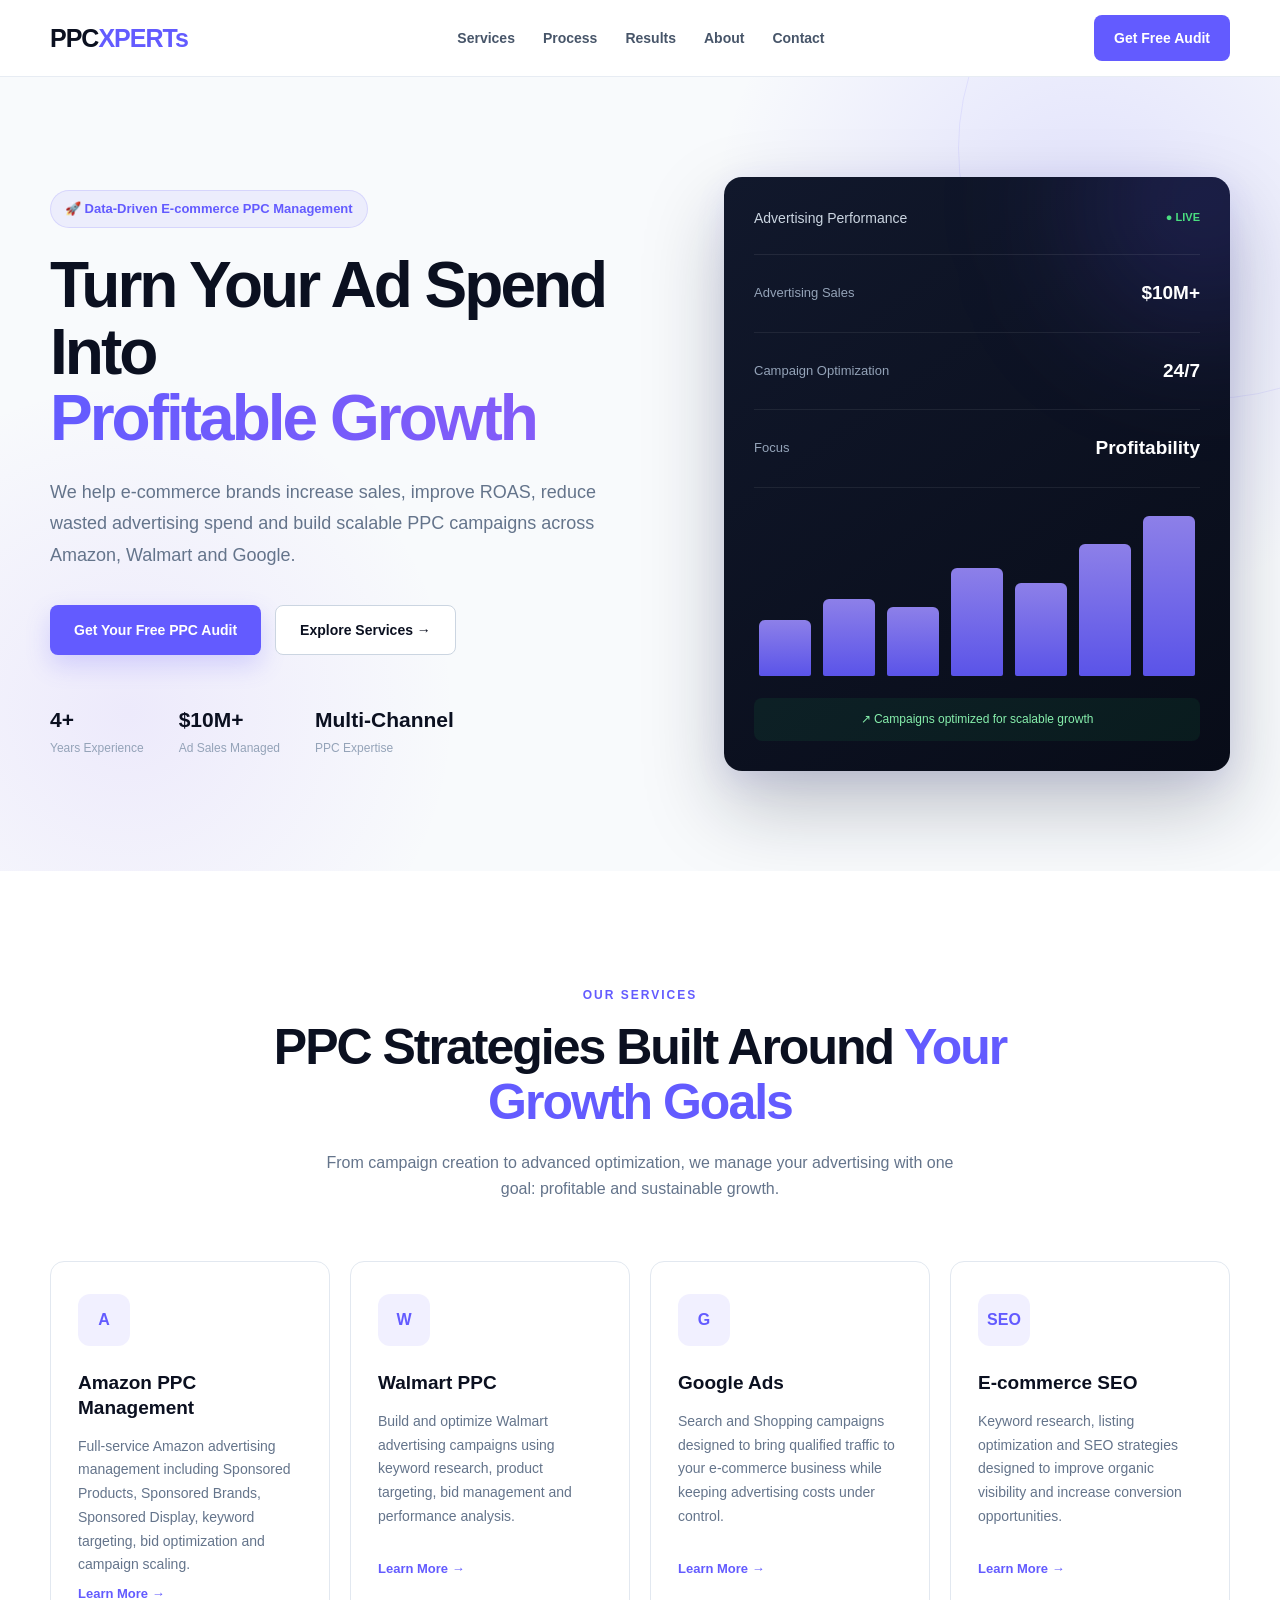
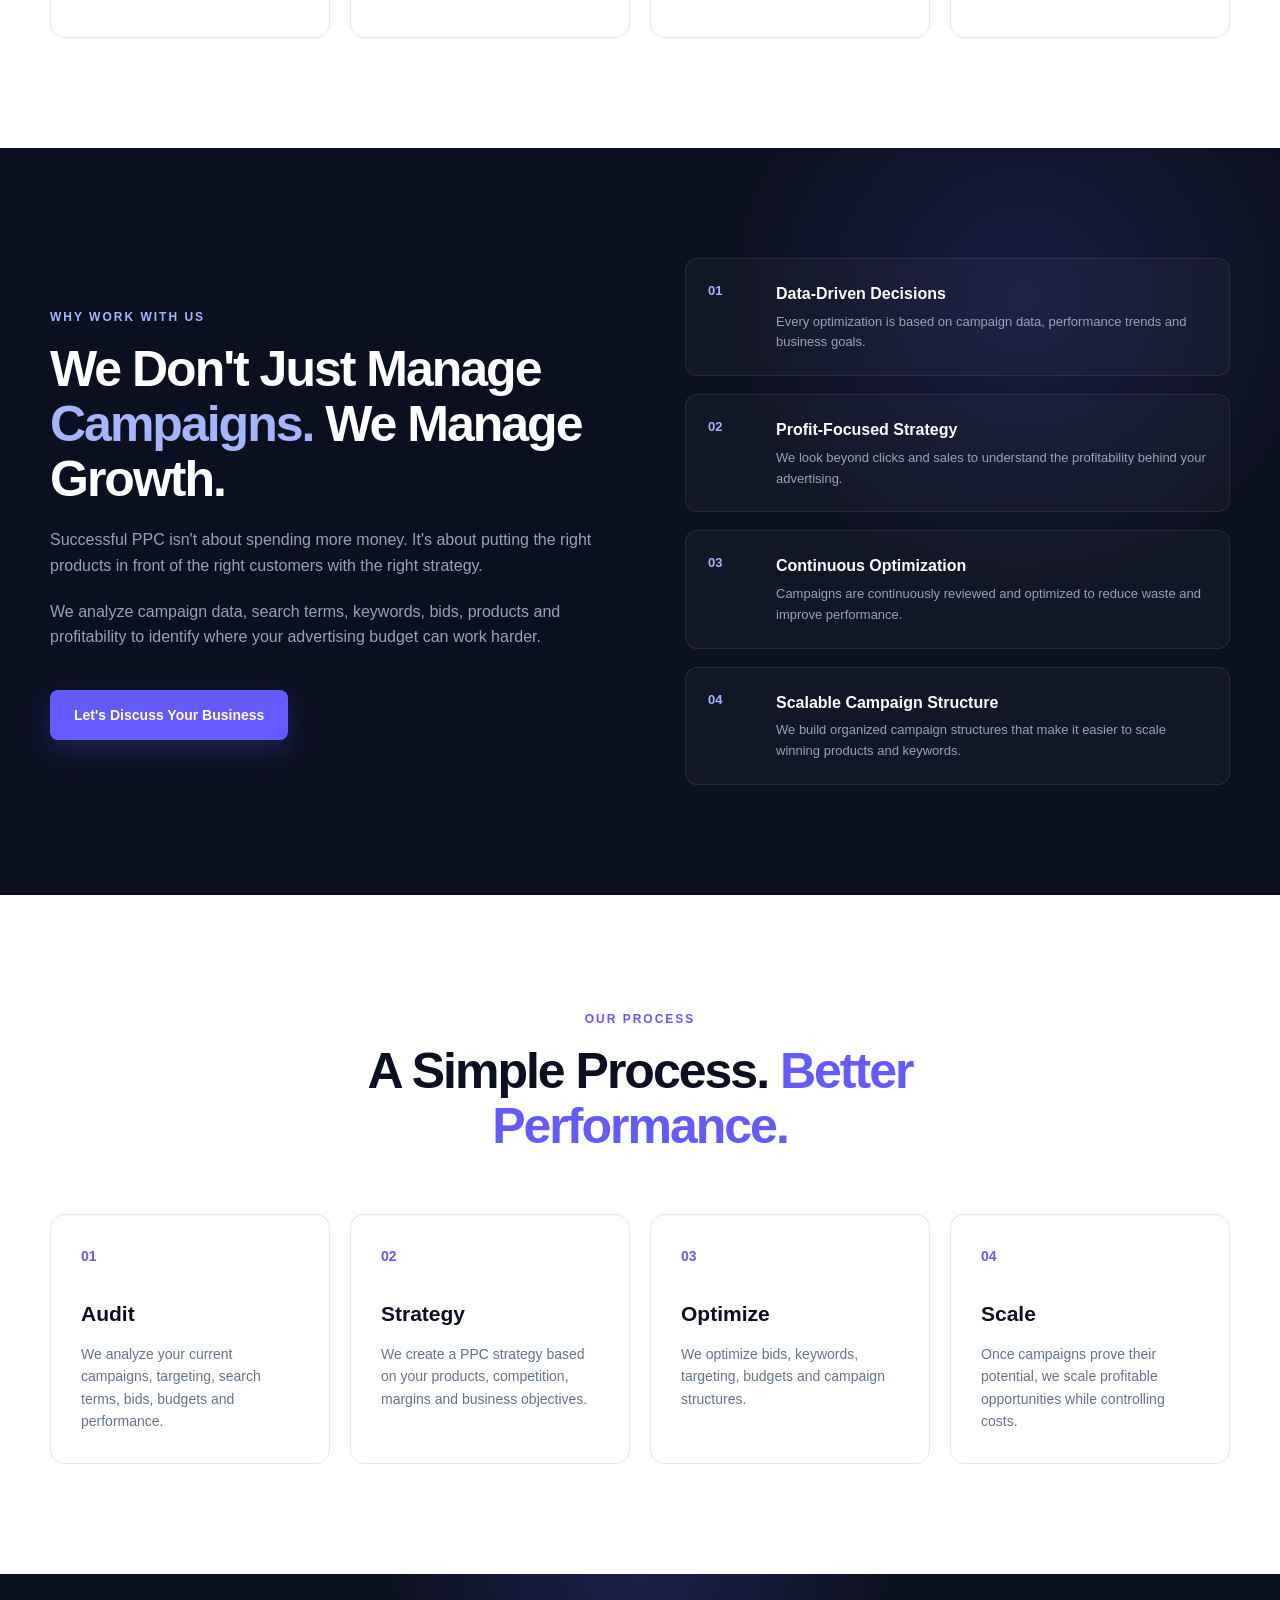
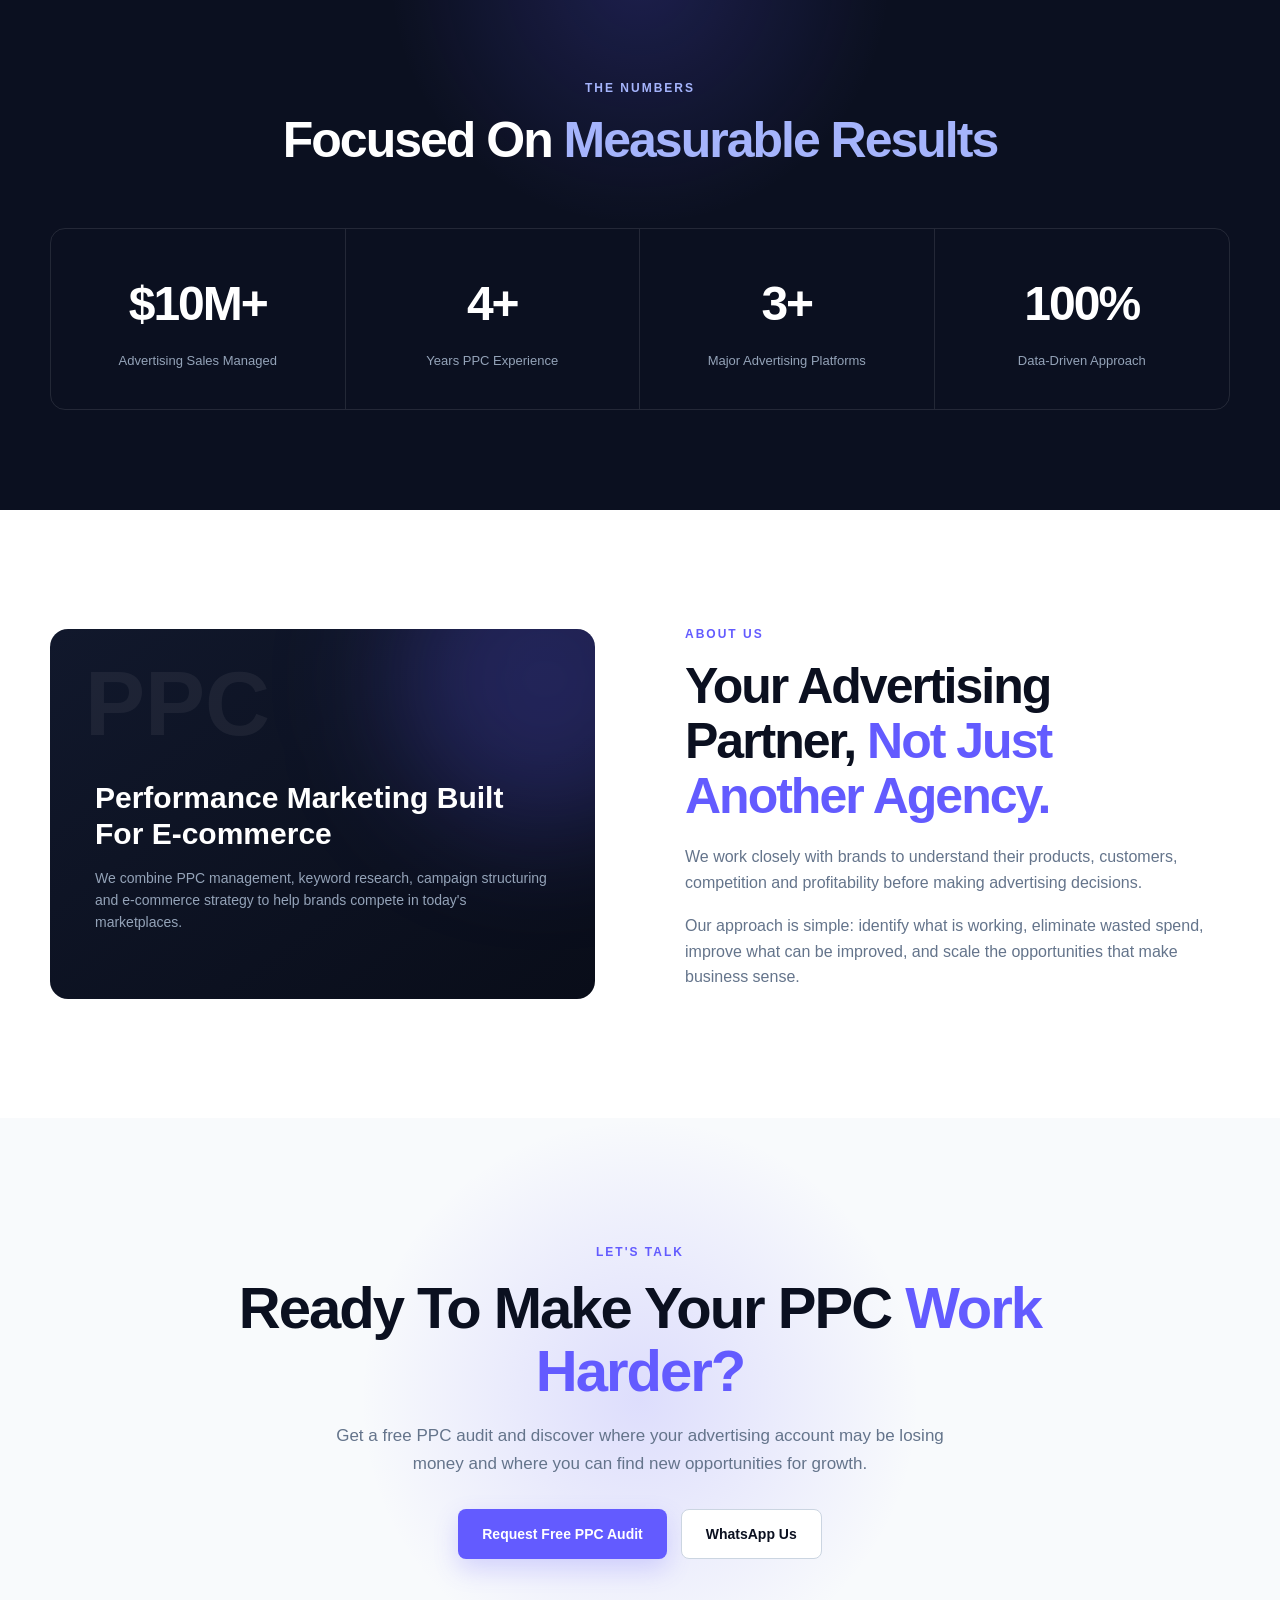
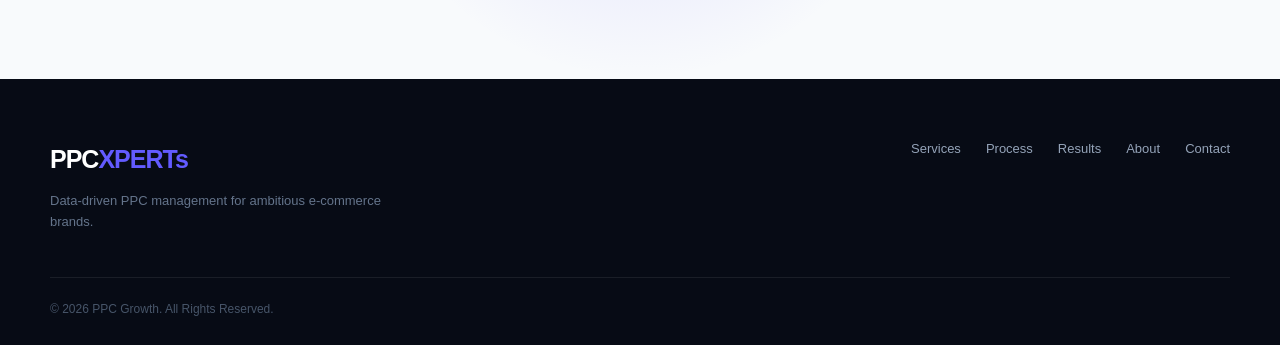
==== public/index.html @ 0df2bb48 "Fix public Free PPC Audit email buttons" ====
<!DOCTYPE html>
<html lang="en">
<head>
    <meta charset="UTF-8">
    <meta name="viewport" content="width=device-width, initial-scale=1.0">
    <title>PPC Agency | Amazon PPC & E-commerce Advertising</title>
    <meta name="description" content="Professional Amazon PPC, Walmart PPC, Google Ads and e-commerce advertising management designed to increase profitable sales and reduce wasted ad spend.">
    <meta name="keywords" content="Amazon PPC Manager, Amazon PPC Agency, Amazon Advertising, Walmart PPC, Google Ads, E-commerce PPC">
    <meta name="author" content="Your PPC Agency">
    <link rel="stylesheet" href="style.css">
</head>
<body>
    <header class="header"><div class="container nav"><a href="#" class="logo">PPC<span>XPERTs</span></a><nav class="nav-links"><a href="#services">Services</a><a href="#process">Process</a><a href="#results">Results</a><a href="#about">About</a><a href="#contact">Contact</a></nav><a href="https://mail.google.com/mail/?view=cm&fs=1&to=aftabalampk12@gmail.com&su=Free%20PPC%20Audit%20Request" class="nav-button" target="_blank" rel="noopener noreferrer">Get Free Audit</a></div></header>
    <section class="hero"><div class="container hero-grid"><div class="hero-content"><div class="badge">🚀 Data-Driven E-commerce PPC Management</div><h1>Turn Your Ad Spend Into <span>Profitable Growth</span></h1><p>We help e-commerce brands increase sales, improve ROAS, reduce wasted advertising spend and build scalable PPC campaigns across Amazon, Walmart and Google.</p><div class="hero-buttons"><a href="https://mail.google.com/mail/?view=cm&fs=1&to=aftabalampk12@gmail.com&su=Free%20PPC%20Audit%20Request" class="primary-button" target="_blank" rel="noopener noreferrer">Get Your Free PPC Audit</a><a href="#services" class="secondary-button">Explore Services →</a></div><div class="hero-trust"><div><strong>4+</strong><span>Years Experience</span></div><div><strong>$10M+</strong><span>Ad Sales Managed</span></div><div><strong>Multi-Channel</strong><span>PPC Expertise</span></div></div></div><div class="hero-card"><div class="card-header"><span>Advertising Performance</span><span class="live">● LIVE</span></div><div class="metric"><span>Advertising Sales</span><strong>$10M+</strong></div><div class="metric"><span>Campaign Optimization</span><strong>24/7</strong></div><div class="metric"><span>Focus</span><strong>Profitability</strong></div><div class="chart"><div class="bar bar1"></div><div class="bar bar2"></div><div class="bar bar3"></div><div class="bar bar4"></div><div class="bar bar5"></div><div class="bar bar6"></div><div class="bar bar7"></div></div><div class="growth">↗ Campaigns optimized for scalable growth</div></div></div></section>
    <section id="services" class="section"><div class="container"><div class="section-heading"><span class="section-label">OUR SERVICES</span><h2>PPC Strategies Built Around <span>Your Growth Goals</span></h2><p>From campaign creation to advanced optimization, we manage your advertising with one goal: profitable and sustainable growth.</p></div><div class="services-grid"><div class="service-card"><div class="service-icon">A</div><h3>Amazon PPC Management</h3><p>Full-service Amazon advertising management including Sponsored Products, Sponsored Brands, Sponsored Display, keyword targeting, bid optimization and campaign scaling.</p><a href="#contact">Learn More →</a></div><div class="service-card"><div class="service-icon">W</div><h3>Walmart PPC</h3><p>Build and optimize Walmart advertising campaigns using keyword research, product targeting, bid management and performance analysis.</p><a href="#contact">Learn More →</a></div><div class="service-card"><div class="service-icon">G</div><h3>Google Ads</h3><p>Search and Shopping campaigns designed to bring qualified traffic to your e-commerce business while keeping advertising costs under control.</p><a href="#contact">Learn More →</a></div><div class="service-card"><div class="service-icon">SEO</div><h3>E-commerce SEO</h3><p>Keyword research, listing optimization and SEO strategies designed to improve organic visibility and increase conversion opportunities.</p><a href="#contact">Learn More →</a></div></div></div></section>
    <section class="section dark-section"><div class="container two-column"><div><span class="section-label">WHY WORK WITH US</span><h2>We Don't Just Manage <span>Campaigns.</span> We Manage Growth.</h2><p>Successful PPC isn't about spending more money. It's about putting the right products in front of the right customers with the right strategy.</p><p>We analyze campaign data, search terms, keywords, bids, products and profitability to identify where your advertising budget can work harder.</p><a href="https://mail.google.com/mail/?view=cm&fs=1&to=aftabalampk12@gmail.com&su=Free%20PPC%20Audit%20Request" class="primary-button" target="_blank" rel="noopener noreferrer">Let's Discuss Your Business</a></div><div class="benefits"><div class="benefit"><strong>01</strong><div><h3>Data-Driven Decisions</h3><p>Every optimization is based on campaign data, performance trends and business goals.</p></div></div><div class="benefit"><strong>02</strong><div><h3>Profit-Focused Strategy</h3><p>We look beyond clicks and sales to understand the profitability behind your advertising.</p></div></div><div class="benefit"><strong>03</strong><div><h3>Continuous Optimization</h3><p>Campaigns are continuously reviewed and optimized to reduce waste and improve performance.</p></div></div><div class="benefit"><strong>04</strong><div><h3>Scalable Campaign Structure</h3><p>We build organized campaign structures that make it easier to scale winning products and keywords.</p></div></div></div></div></section>
    <section id="process" class="section"><div class="container"><div class="section-heading"><span class="section-label">OUR PROCESS</span><h2>A Simple Process. <span>Better Performance.</span></h2></div><div class="process-grid"><div class="process-card"><span>01</span><h3>Audit</h3><p>We analyze your current campaigns, targeting, search terms, bids, budgets and performance.</p></div><div class="process-card"><span>02</span><h3>Strategy</h3><p>We create a PPC strategy based on your products, competition, margins and business objectives.</p></div><div class="process-card"><span>03</span><h3>Optimize</h3><p>We optimize bids, keywords, targeting, budgets and campaign structures.</p></div><div class="process-card"><span>04</span><h3>Scale</h3><p>Once campaigns prove their potential, we scale profitable opportunities while controlling costs.</p></div></div></div></section>
    <section id="results" class="results-section"><div class="container"><div class="section-heading light"><span class="section-label">THE NUMBERS</span><h2>Focused On <span>Measurable Results</span></h2></div><div class="stats-grid"><div class="stat"><strong>$10M+</strong><span>Advertising Sales Managed</span></div><div class="stat"><strong>4+</strong><span>Years PPC Experience</span></div><div class="stat"><strong>3+</strong><span>Major Advertising Platforms</span></div><div class="stat"><strong>100%</strong><span>Data-Driven Approach</span></div></div></div></section>
    <section id="about" class="section"><div class="container two-column"><div class="about-box"><span class="about-number">PPC</span><h3>Performance Marketing Built For E-commerce</h3><p>We combine PPC management, keyword research, campaign structuring and e-commerce strategy to help brands compete in today's marketplaces.</p></div><div><span class="section-label">ABOUT US</span><h2>Your Advertising Partner, <span>Not Just Another Agency.</span></h2><p>We work closely with brands to understand their products, customers, competition and profitability before making advertising decisions.</p><p>Our approach is simple: identify what is working, eliminate wasted spend, improve what can be improved, and scale the opportunities that make business sense.</p></div></div></section>
    <section id="contact" class="cta-section"><div class="container cta-content"><span class="section-label">LET'S TALK</span><h2>Ready To Make Your PPC <span>Work Harder?</span></h2><p>Get a free PPC audit and discover where your advertising account may be losing money and where you can find new opportunities for growth.</p><div class="cta-buttons"><a href="https://mail.google.com/mail/?view=cm&fs=1&to=aftabalampk12@gmail.com&su=Free%20PPC%20Audit%20Request" class="primary-button" target="_blank" rel="noopener noreferrer">Request Free PPC Audit</a><a href="https://wa.me/923455255464" class="secondary-button" target="_blank" rel="noopener noreferrer">WhatsApp Us</a></div></div></section>
    <footer class="footer"><div class="container footer-content"><div><a href="#" class="logo">PPC<span>XPERTs</span></a><p>Data-driven PPC management for ambitious e-commerce brands.</p></div><div class="footer-links"><a href="#services">Services</a><a href="#process">Process</a><a href="#results">Results</a><a href="#about">About</a><a href="#contact">Contact</a></div></div><div class="container copyright">© 2026 PPCXPERTs. All Rights Reserved.</div></footer>
    <script src="script.js"></script>
</body>
</html>
---- public/style.css ----
/* =========================================
   PPC GROWTH AGENCY
   Complete Website Stylesheet
   ========================================= */

/* ---------- RESET ---------- */

* {
    margin: 0;
    padding: 0;
    box-sizing: border-box;
}

html {
    scroll-behavior: smooth;
}

body {
    font-family: Arial, Helvetica, sans-serif;
    background: #ffffff;
    color: #111827;
    line-height: 1.6;
    overflow-x: hidden;
}

a {
    text-decoration: none;
    color: inherit;
}

img {
    max-width: 100%;
    display: block;
}

button,
a {
    -webkit-tap-highlight-color: transparent;
}


/* ---------- VARIABLES ---------- */

:root {
    --primary: #635bff;
    --primary-dark: #5148e5;
    --secondary: #8b5cf6;
    --dark: #0b1020;
    --dark-light: #151b2e;
    --text: #111827;
    --muted: #64748b;
    --light: #f8fafc;
    --border: #e2e8f0;
    --white: #ffffff;
    --success: #22c55e;
}


/* ---------- CONTAINER ---------- */

.container {
    width: min(1180px, calc(100% - 40px));
    margin: 0 auto;
}


/* ---------- HEADER ---------- */

.header {
    position: sticky;
    top: 0;
    z-index: 1000;
    width: 100%;
    background: rgba(255, 255, 255, 0.94);
    backdrop-filter: blur(14px);
    -webkit-backdrop-filter: blur(14px);
    border-bottom: 1px solid rgba(226, 232, 240, 0.8);
}

.nav {
    min-height: 76px;
    display: flex;
    align-items: center;
    justify-content: space-between;
    gap: 30px;
}

.logo {
    font-size: 25px;
    font-weight: 800;
    letter-spacing: -1px;
    color: var(--dark);
    white-space: nowrap;
}

.logo span {
    color: var(--primary);
}

.nav-links {
    display: flex;
    align-items: center;
    gap: 28px;
}

.nav-links a {
    color: #475569;
    font-size: 14px;
    font-weight: 600;
    transition: color 0.25s ease;
}

.nav-links a:hover {
    color: var(--primary);
}

.nav-button {
    display: inline-flex;
    align-items: center;
    justify-content: center;
    padding: 12px 20px;
    border-radius: 8px;
    background: var(--primary);
    color: white;
    font-size: 14px;
    font-weight: 700;
    transition: all 0.25s ease;
}

.nav-button:hover {
    background: var(--primary-dark);
    transform: translateY(-2px);
}


/* ---------- HERO ---------- */

.hero {
    position: relative;
    min-height: 720px;
    display: flex;
    align-items: center;
    padding: 100px 0;
    background:
        radial-gradient(circle at 85% 20%, rgba(99, 91, 255, 0.16), transparent 30%),
        radial-gradient(circle at 10% 80%, rgba(139, 92, 246, 0.10), transparent 25%),
        #f8fafc;
    overflow: hidden;
}

.hero::before {
    content: "";
    position: absolute;
    width: 500px;
    height: 500px;
    border: 1px solid rgba(99, 91, 255, 0.10);
    border-radius: 50%;
    right: -180px;
    top: -180px;
}

.hero-grid {
    display: grid;
    grid-template-columns: 1.08fr 0.92fr;
    align-items: center;
    gap: 80px;
}

.hero-content {
    position: relative;
    z-index: 2;
}

.badge {
    display: inline-flex;
    align-items: center;
    padding: 8px 14px;
    margin-bottom: 24px;
    border-radius: 50px;
    background: rgba(99, 91, 255, 0.08);
    border: 1px solid rgba(99, 91, 255, 0.16);
    color: var(--primary);
    font-size: 13px;
    font-weight: 700;
}

.hero h1 {
    max-width: 720px;
    font-size: clamp(46px, 5vw, 70px);
    line-height: 1.04;
    letter-spacing: -3px;
    color: var(--dark);
    margin-bottom: 25px;
}

.hero h1 span {
    display: block;
    background: linear-gradient(100deg, var(--primary), var(--secondary));
    -webkit-background-clip: text;
    background-clip: text;
    color: transparent;
}

.hero-content > p {
    max-width: 650px;
    color: #64748b;
    font-size: 18px;
    line-height: 1.75;
    margin-bottom: 34px;
}

.hero-buttons {
    display: flex;
    flex-wrap: wrap;
    gap: 14px;
    margin-bottom: 48px;
}

.primary-button,
.secondary-button {
    display: inline-flex;
    align-items: center;
    justify-content: center;
    min-height: 50px;
    padding: 0 24px;
    border-radius: 8px;
    font-size: 14px;
    font-weight: 700;
    transition: all 0.25s ease;
}

.primary-button {
    background: var(--primary);
    color: #ffffff;
    box-shadow: 0 10px 25px rgba(99, 91, 255, 0.22);
}

.primary-button:hover {
    background: var(--primary-dark);
    transform: translateY(-3px);
    box-shadow: 0 15px 30px rgba(99, 91, 255, 0.30);
}

.secondary-button {
    border: 1px solid #cbd5e1;
    background: white;
    color: var(--dark);
}

.secondary-button:hover {
    border-color: var(--primary);
    color: var(--primary);
    transform: translateY(-3px);
}


/* ---------- HERO TRUST ---------- */

.hero-trust {
    display: flex;
    flex-wrap: wrap;
    gap: 35px;
}

.hero-trust div {
    display: flex;
    flex-direction: column;
}

.hero-trust strong {
    color: var(--dark);
    font-size: 21px;
    font-weight: 800;
}

.hero-trust span {
    color: #94a3b8;
    font-size: 12px;
    margin-top: 2px;
}


/* ---------- HERO CARD ---------- */

.hero-card {
    position: relative;
    padding: 30px;
    border-radius: 18px;
    background: linear-gradient(145deg, #11182c, #080c18);
    color: white;
    box-shadow:
        0 35px 80px rgba(15, 23, 42, 0.25),
        0 10px 30px rgba(99, 91, 255, 0.10);
    overflow: hidden;
}

.hero-card::before {
    content: "";
    position: absolute;
    width: 250px;
    height: 250px;
    border-radius: 50%;
    background: rgba(99, 91, 255, 0.18);
    filter: blur(70px);
    right: -100px;
    top: -100px;
}

.card-header {
    position: relative;
    z-index: 1;
    display: flex;
    justify-content: space-between;
    align-items: center;
    padding-bottom: 25px;
    border-bottom: 1px solid rgba(255, 255, 255, 0.08);
    font-size: 14px;
    color: #cbd5e1;
}

.live {
    color: #4ade80;
    font-size: 11px;
    font-weight: 800;
}

.metric {
    position: relative;
    z-index: 1;
    display: flex;
    align-items: center;
    justify-content: space-between;
    padding: 23px 0;
    border-bottom: 1px solid rgba(255, 255, 255, 0.07);
}

.metric span {
    color: #94a3b8;
    font-size: 13px;
}

.metric strong {
    color: white;
    font-size: 19px;
}

.chart {
    position: relative;
    z-index: 1;
    height: 160px;
    margin-top: 28px;
    display: flex;
    align-items: flex-end;
    gap: 12px;
    padding: 0 5px;
}

.bar {
    flex: 1;
    border-radius: 6px 6px 2px 2px;
    background: linear-gradient(to top, var(--primary), #9b8cff);
    opacity: 0.9;
    animation: growBar 1s ease-out;
}

.bar1 {
    height: 35%;
}

.bar2 {
    height: 48%;
}

.bar3 {
    height: 43%;
}

.bar4 {
    height: 67%;
}

.bar5 {
    height: 58%;
}

.bar6 {
    height: 82%;
}

.bar7 {
    height: 100%;
}

@keyframes growBar {
    from {
        height: 0;
    }
}

.growth {
    position: relative;
    z-index: 1;
    margin-top: 22px;
    padding: 12px;
    border-radius: 8px;
    background: rgba(34, 197, 94, 0.08);
    color: #86efac;
    text-align: center;
    font-size: 12px;
}


/* ---------- GENERAL SECTIONS ---------- */

.section {
    padding: 110px 0;
    background: white;
}

.section-heading {
    max-width: 760px;
    margin: 0 auto 60px;
    text-align: center;
}

.section-label {
    display: inline-block;
    margin-bottom: 15px;
    color: var(--primary);
    font-size: 12px;
    font-weight: 800;
    letter-spacing: 2px;
}

.section-heading h2,
.two-column h2 {
    color: var(--dark);
    font-size: clamp(35px, 4vw, 50px);
    line-height: 1.1;
    letter-spacing: -2px;
    margin-bottom: 20px;
}

.section-heading h2 span,
.two-column h2 span {
    color: var(--primary);
}

.section-heading p {
    max-width: 650px;
    margin: 0 auto;
    color: var(--muted);
    font-size: 16px;
}


/* ---------- SERVICES ---------- */

.services-grid {
    display: grid;
    grid-template-columns: repeat(4, 1fr);
    gap: 20px;
}

.service-card {
    padding: 32px 27px;
    border: 1px solid var(--border);
    border-radius: 14px;
    background: white;
    transition: all 0.3s ease;
}

.service-card:hover {
    transform: translateY(-7px);
    border-color: rgba(99, 91, 255, 0.35);
    box-shadow: 0 20px 45px rgba(15, 23, 42, 0.08);
}

.service-icon {
    width: 52px;
    height: 52px;
    display: flex;
    align-items: center;
    justify-content: center;
    margin-bottom: 25px;
    border-radius: 12px;
    background: rgba(99, 91, 255, 0.09);
    color: var(--primary);
    font-size: 16px;
    font-weight: 800;
}

.service-card h3 {
    margin-bottom: 14px;
    color: var(--dark);
    font-size: 19px;
    line-height: 1.3;
}

.service-card p {
    min-height: 145px;
    color: var(--muted);
    font-size: 14px;
    line-height: 1.7;
}

.service-card a {
    color: var(--primary);
    font-size: 13px;
    font-weight: 800;
}


/* ---------- DARK SECTION ---------- */

.dark-section {
    background:
        radial-gradient(circle at 80% 20%, rgba(99, 91, 255, 0.15), transparent 25%),
        var(--dark);
    color: white;
}

.dark-section .section-label {
    color: #a5b4fc;
}

.dark-section h2 {
    color: white;
}

.dark-section h2 span {
    color: #a5b4fc;
}

.dark-section p {
    color: #94a3b8;
}

.two-column {
    display: grid;
    grid-template-columns: 1fr 1fr;
    align-items: center;
    gap: 90px;
}

.two-column > div:first-child > p {
    max-width: 600px;
    margin-bottom: 20px;
}

.two-column .primary-button {
    margin-top: 20px;
}


/* ---------- BENEFITS ---------- */

.benefits {
    display: flex;
    flex-direction: column;
    gap: 18px;
}

.benefit {
    display: grid;
    grid-template-columns: 50px 1fr;
    gap: 18px;
    padding: 22px;
    border: 1px solid rgba(255, 255, 255, 0.08);
    border-radius: 12px;
    background: rgba(255, 255, 255, 0.03);
    transition: all 0.25s ease;
}

.benefit:hover {
    background: rgba(255, 255, 255, 0.06);
    border-color: rgba(165, 180, 252, 0.25);
}

.benefit > strong {
    color: #a5b4fc;
    font-size: 13px;
}

.benefit h3 {
    color: white;
    font-size: 16px;
    margin-bottom: 5px;
}

.benefit p {
    margin: 0;
    font-size: 13px;
}


/* ---------- PROCESS ---------- */

.process-grid {
    display: grid;
    grid-template-columns: repeat(4, 1fr);
    gap: 20px;
}

.process-card {
    position: relative;
    padding: 30px;
    border-radius: 14px;
    border: 1px solid var(--border);
    background: white;
}

.process-card > span {
    display: block;
    margin-bottom: 30px;
    color: var(--primary);
    font-size: 14px;
    font-weight: 900;
}

.process-card h3 {
    color: var(--dark);
    font-size: 21px;
    margin-bottom: 12px;
}

.process-card p {
    color: var(--muted);
    font-size: 14px;
}


/* ---------- RESULTS ---------- */

.results-section {
    padding: 100px 0;
    background:
        radial-gradient(circle at 50% 0%, rgba(99, 91, 255, 0.20), transparent 30%),
        #0b1020;
    color: white;
}

.section-heading.light h2 {
    color: white;
}

.section-heading.light h2 span {
    color: #a5b4fc;
}

.section-heading.light .section-label {
    color: #a5b4fc;
}

.stats-grid {
    display: grid;
    grid-template-columns: repeat(4, 1fr);
    border: 1px solid rgba(255, 255, 255, 0.10);
    border-radius: 15px;
    overflow: hidden;
}

.stat {
    min-height: 180px;
    display: flex;
    flex-direction: column;
    align-items: center;
    justify-content: center;
    padding: 30px;
    text-align: center;
    border-right: 1px solid rgba(255, 255, 255, 0.10);
}

.stat:last-child {
    border-right: none;
}

.stat strong {
    margin-bottom: 8px;
    color: white;
    font-size: clamp(32px, 4vw, 48px);
    letter-spacing: -2px;
}

.stat span {
    color: #94a3b8;
    font-size: 13px;
}


/* ---------- ABOUT ---------- */

.about-box {
    position: relative;
    min-height: 370px;
    padding: 45px;
    display: flex;
    flex-direction: column;
    justify-content: flex-end;
    border-radius: 18px;
    background:
        linear-gradient(145deg, #11182c, #090d19);
    overflow: hidden;
}

.about-box::before {
    content: "";
    position: absolute;
    width: 300px;
    height: 300px;
    border-radius: 50%;
    right: -100px;
    top: -100px;
    background: rgba(99, 91, 255, 0.25);
    filter: blur(60px);
}

.about-number {
    position: absolute;
    top: 30px;
    left: 35px;
    color: rgba(255, 255, 255, 0.06);
    font-size: 90px;
    font-weight: 900;
    line-height: 1;
}

.about-box h3,
.about-box p {
    position: relative;
    z-index: 1;
}

.about-box h3 {
    max-width: 450px;
    margin-bottom: 15px;
    color: white;
    font-size: 30px;
    line-height: 1.2;
}

.about-box p {
    max-width: 480px;
    color: #94a3b8;
    font-size: 14px;
}

#about .two-column > div:last-child p {
    color: var(--muted);
    margin-bottom: 18px;
}


/* ---------- CTA ---------- */

.cta-section {
    position: relative;
    padding: 120px 0;
    background:
        radial-gradient(circle at 50% 50%, rgba(99, 91, 255, 0.18), transparent 40%),
        #f8fafc;
    text-align: center;
    overflow: hidden;
}

.cta-content {
    max-width: 850px;
}

.cta-section h2 {
    color: var(--dark);
    font-size: clamp(38px, 5vw, 58px);
    line-height: 1.08;
    letter-spacing: -2px;
    margin-bottom: 20px;
}

.cta-section h2 span {
    color: var(--primary);
}

.cta-section p {
    max-width: 650px;
    margin: 0 auto 32px;
    color: var(--muted);
    font-size: 17px;
}

.cta-buttons {
    display: flex;
    justify-content: center;
    flex-wrap: wrap;
    gap: 14px;
}


/* ---------- FOOTER ---------- */

.footer {
    background: #070b15;
    color: white;
    padding: 60px 0 25px;
}

.footer-content {
    display: flex;
    align-items: flex-start;
    justify-content: space-between;
    gap: 50px;
    padding-bottom: 45px;
}

.footer-content .logo {
    color: white;
}

.footer-content p {
    max-width: 350px;
    margin-top: 12px;
    color: #64748b;
    font-size: 13px;
}

.footer-links {
    display: flex;
    flex-wrap: wrap;
    gap: 25px;
}

.footer-links a {
    color: #94a3b8;
    font-size: 13px;
    transition: color 0.25s ease;
}

.footer-links a:hover {
    color: white;
}

.copyright {
    padding-top: 22px;
    border-top: 1px solid rgba(255, 255, 255, 0.08);
    color: #475569;
    font-size: 12px;
}


/* ---------- ANIMATIONS ---------- */

@keyframes fadeUp {
    from {
        opacity: 0;
        transform: translateY(25px);
    }

    to {
        opacity: 1;
        transform: translateY(0);
    }
}

.hero-content {
    animation: fadeUp 0.7s ease-out;
}

.hero-card {
    animation: fadeUp 0.9s ease-out;
}


/* ---------- TABLET ---------- */

@media (max-width: 1000px) {

    .nav-links {
        display: none;
    }

    .hero {
        min-height: auto;
        padding: 80px 0;
    }

    .hero-grid {
        grid-template-columns: 1fr;
        gap: 60px;
    }

    .hero-content {
        text-align: center;
    }

    .hero-content > p {
        margin-left: auto;
        margin-right: auto;
    }

    .hero-buttons {
        justify-content: center;
    }

    .hero-trust {
        justify-content: center;
    }

    .hero-card {
        max-width: 650px;
        width: 100%;
        margin: 0 auto;
    }

    .services-grid {
        grid-template-columns: repeat(2, 1fr);
    }

    .process-grid {
        grid-template-columns: repeat(2, 1fr);
    }

    .two-column {
        grid-template-columns: 1fr;
        gap: 55px;
    }

    .stats-grid {
        grid-template-columns: repeat(2, 1fr);
    }

    .stat:nth-child(2) {
        border-right: none;
    }

    .stat:nth-child(-n + 2) {
        border-bottom: 1px solid rgba(255, 255, 255, 0.10);
    }

}


/* ---------- MOBILE ---------- */

@media (max-width: 650px) {

    .container {
        width: min(100% - 28px, 1180px);
    }

    .nav {
        min-height: 68px;
    }

    .logo {
        font-size: 22px;
    }

    .nav-button {
        padding: 10px 14px;
        font-size: 12px;
    }

    .hero {
        padding: 65px 0;
    }

    .hero h1 {
        font-size: 43px;
        letter-spacing: -2px;
    }

    .hero-content > p {
        font-size: 16px;
    }

    .badge {
        font-size: 11px;
    }

    .hero-buttons {
        flex-direction: column;
        align-items: stretch;
    }

    .primary-button,
    .secondary-button {
        width: 100%;
    }

    .hero-trust {
        gap: 22px;
    }

    .hero-trust strong {
        font-size: 17px;
    }

    .hero-trust span {
        font-size: 10px;
    }

    .hero-card {
        padding: 22px;
    }

    .section {
        padding: 75px 0;
    }

    .section-heading {
        margin-bottom: 40px;
    }

    .section-heading h2,
    .two-column h2 {
        font-size: 36px;
    }

    .services-grid,
    .process-grid {
        grid-template-columns: 1fr;
    }

    .service-card p {
        min-height: auto;
    }

    .dark-section .two-column {
        gap: 45px;
    }

    .benefit {
        grid-template-columns: 40px 1fr;
        padding: 18px;
    }

    .results-section {
        padding: 75px 0;
    }

    .stats-grid {
        grid-template-columns: 1fr;
    }

    .stat {
        min-height: 145px;
        border-right: none;
        border-bottom: 1px solid rgba(255, 255, 255, 0.10);
    }

    .stat:last-child {
        border-bottom: none;
    }

    .about-box {
        min-height: 330px;
        padding: 30px;
    }

    .about-box h3 {
        font-size: 25px;
    }

    .cta-section {
        padding: 80px 0;
    }

    .cta-section h2 {
        font-size: 39px;
    }

    .cta-section p {
        font-size: 15px;
    }

    .footer {
        padding-top: 45px;
    }

    .footer-content {
        flex-direction: column;
        gap: 30px;
    }

    .footer-links {
        gap: 15px 22px;
    }

}


/* ---------- VERY SMALL SCREENS ---------- */

@media (max-width: 400px) {

    .hero h1 {
        font-size: 37px;
    }

    .hero-trust {
        display: grid;
        grid-template-columns: repeat(2, 1fr);
        width: 100%;
    }

    .hero-trust div {
        text-align: center;
    }

    .card-header {
        font-size: 12px;
    }

    .metric strong {
        font-size: 16px;
    }

    .chart {
        gap: 7px;
    }

}
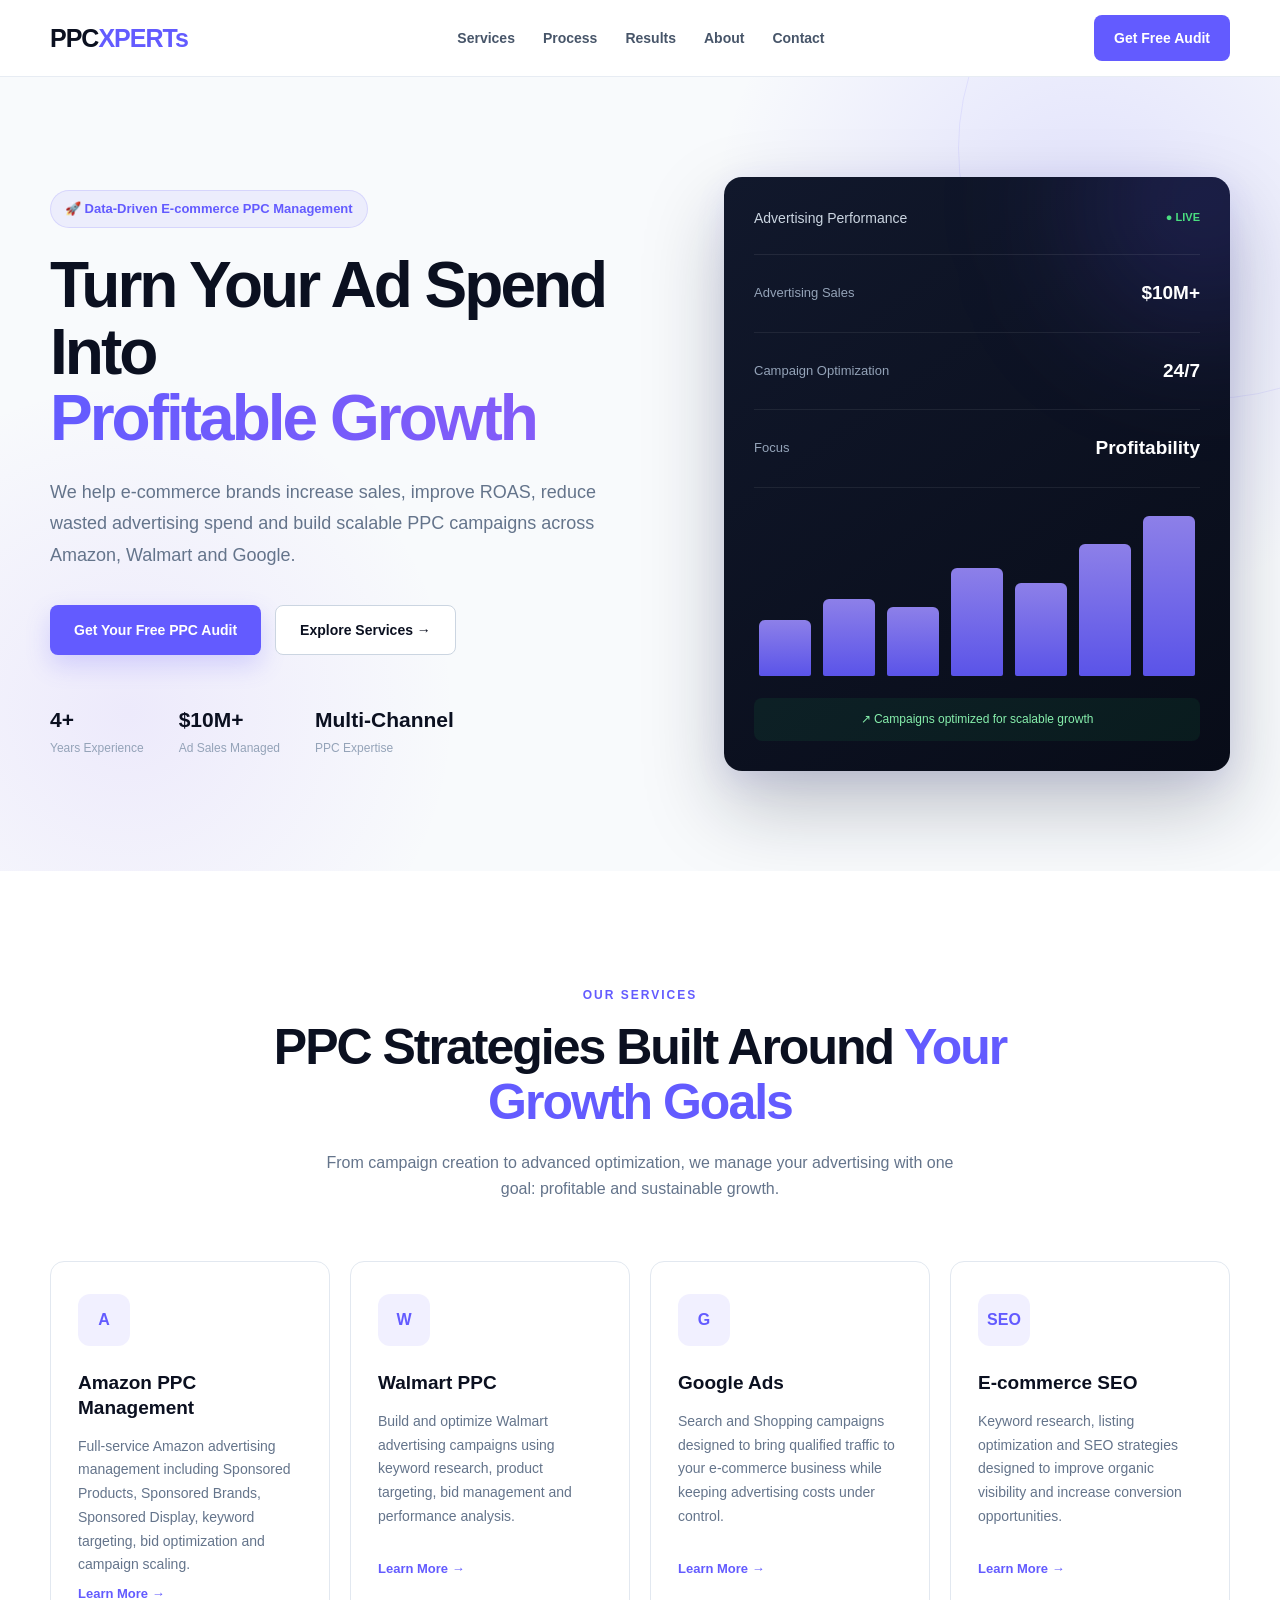
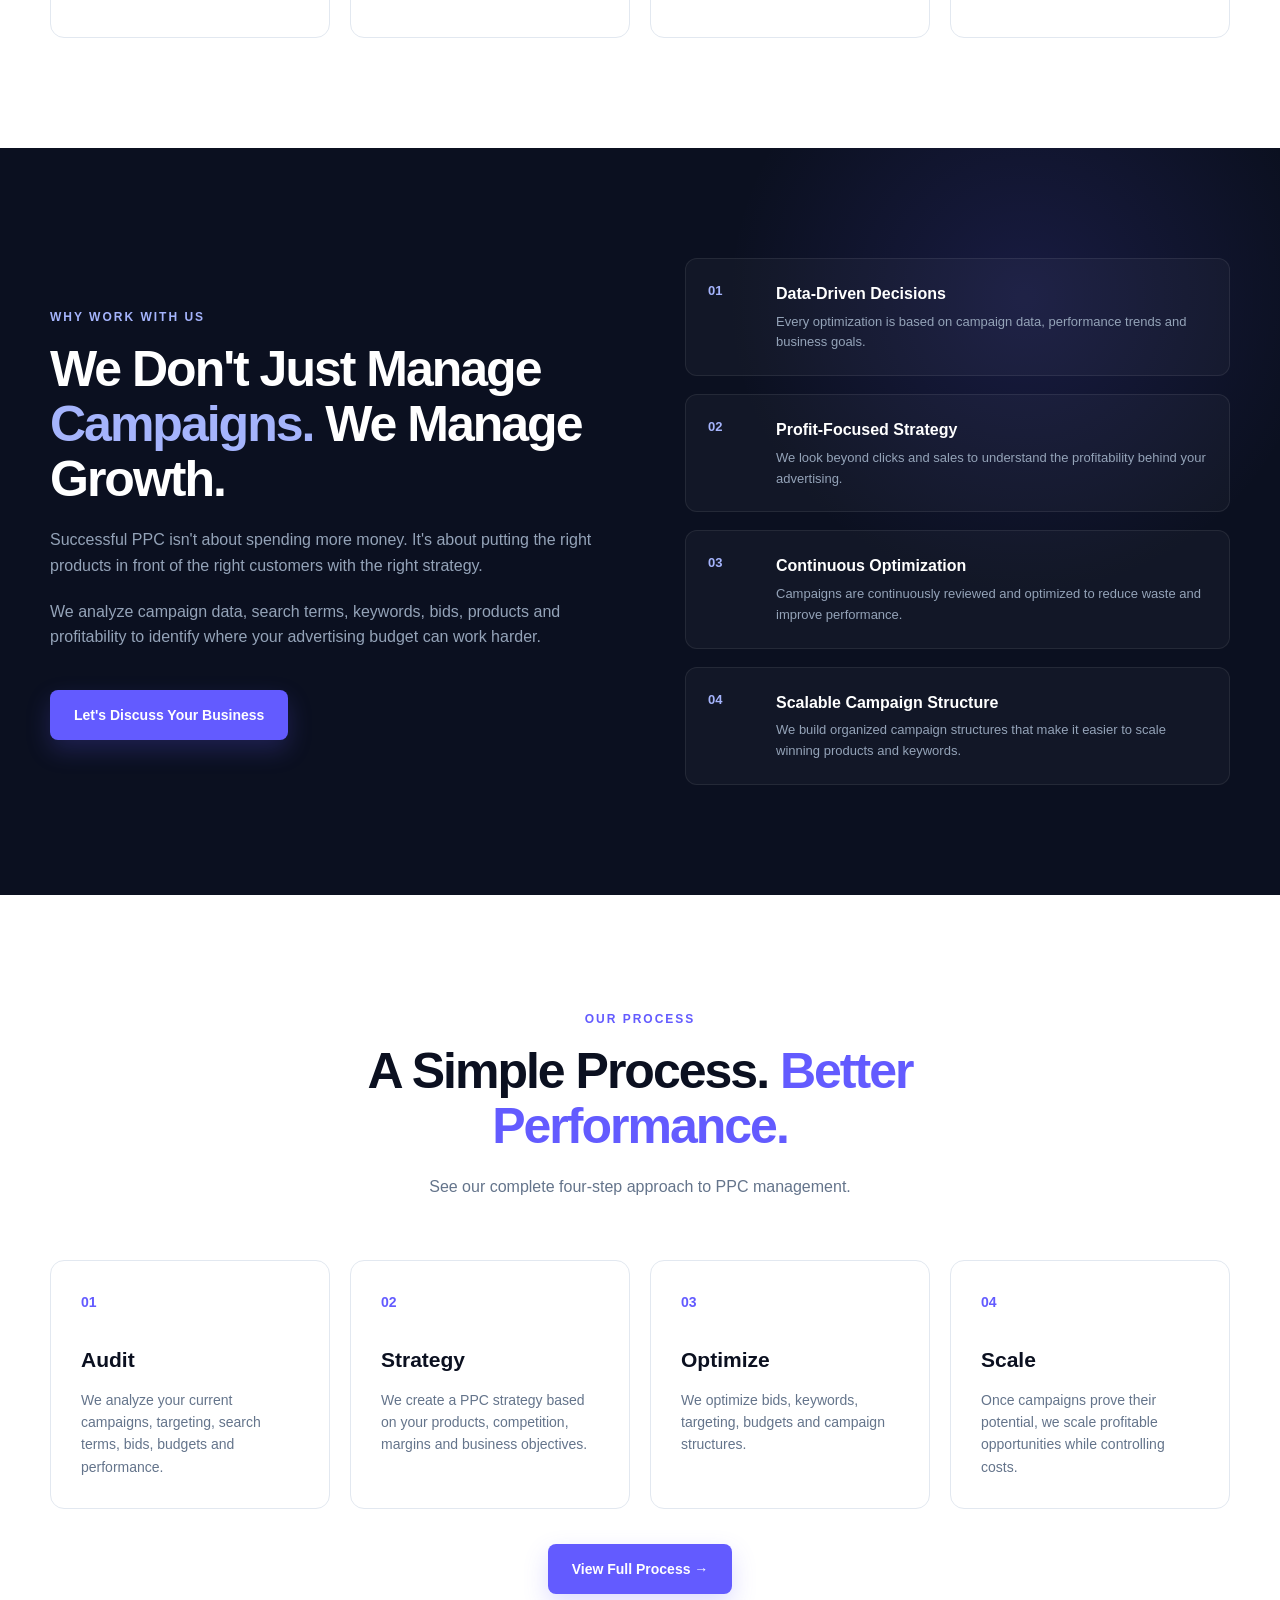
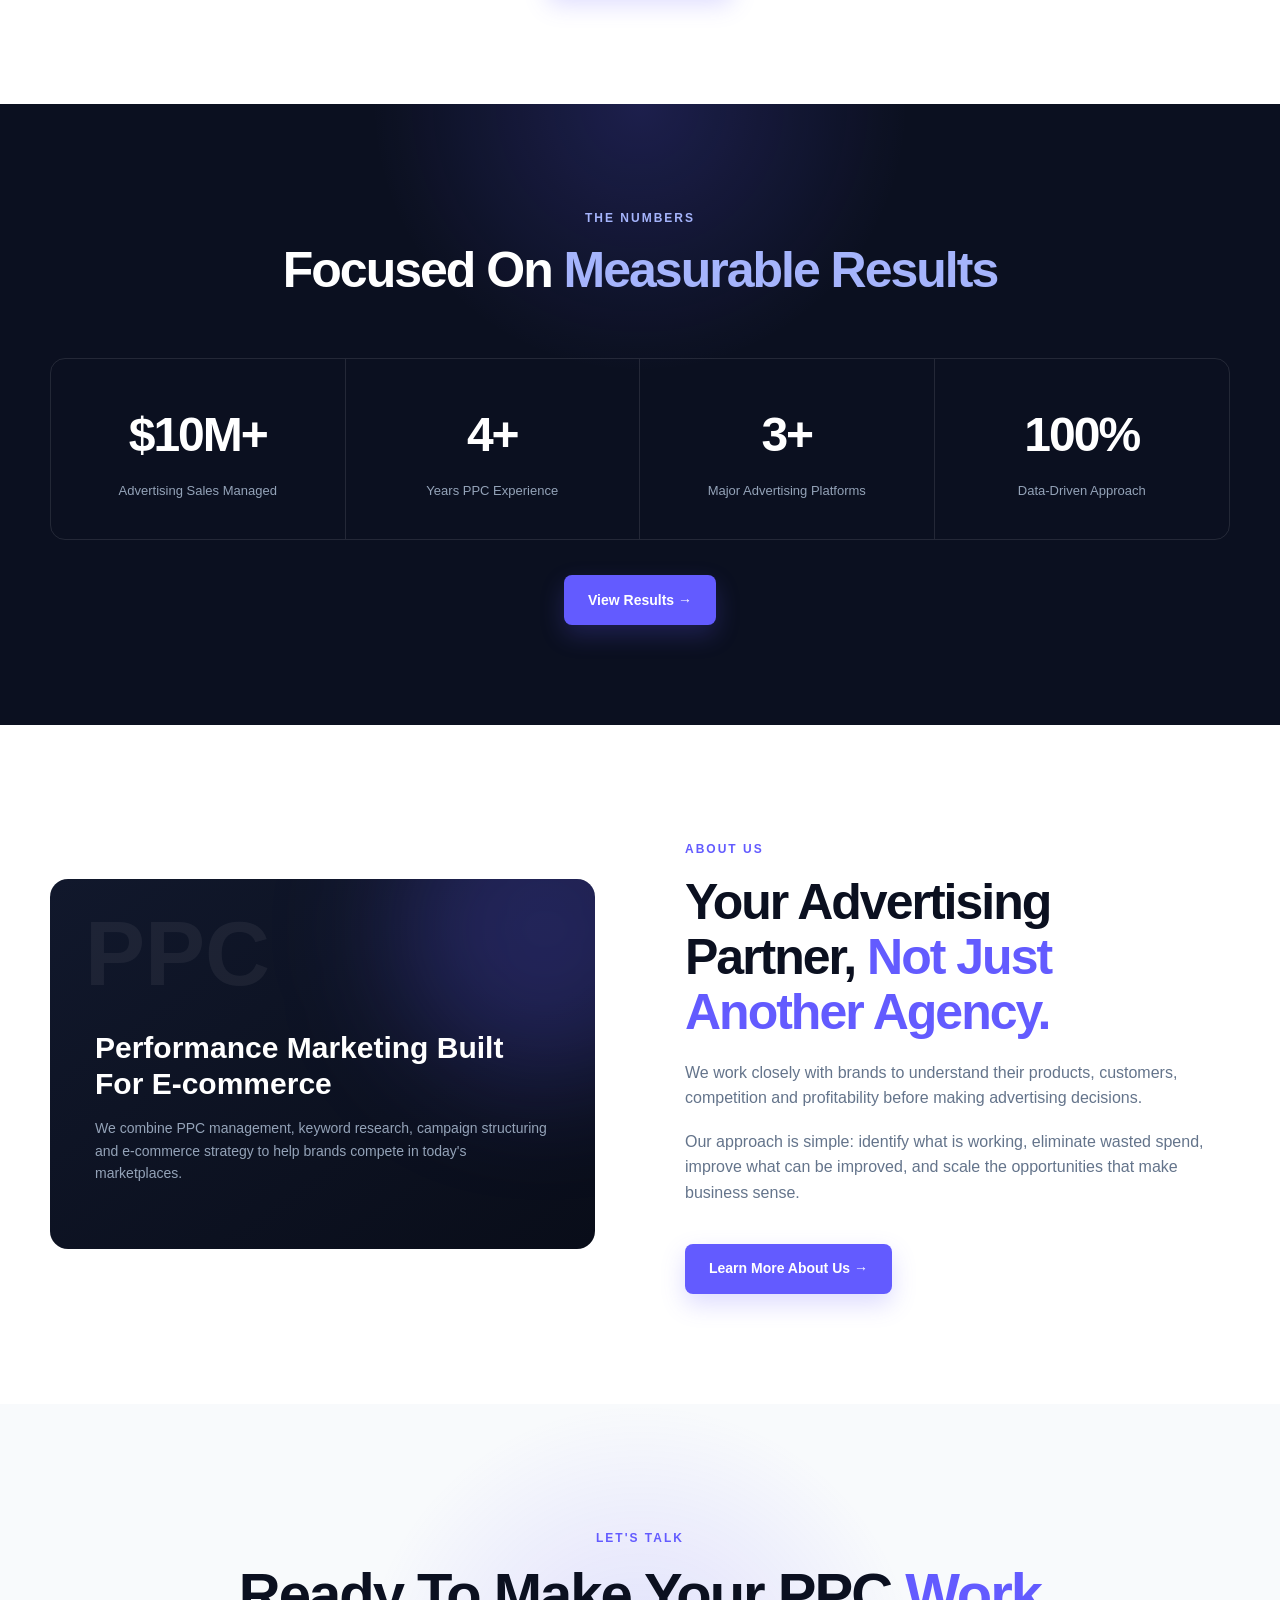
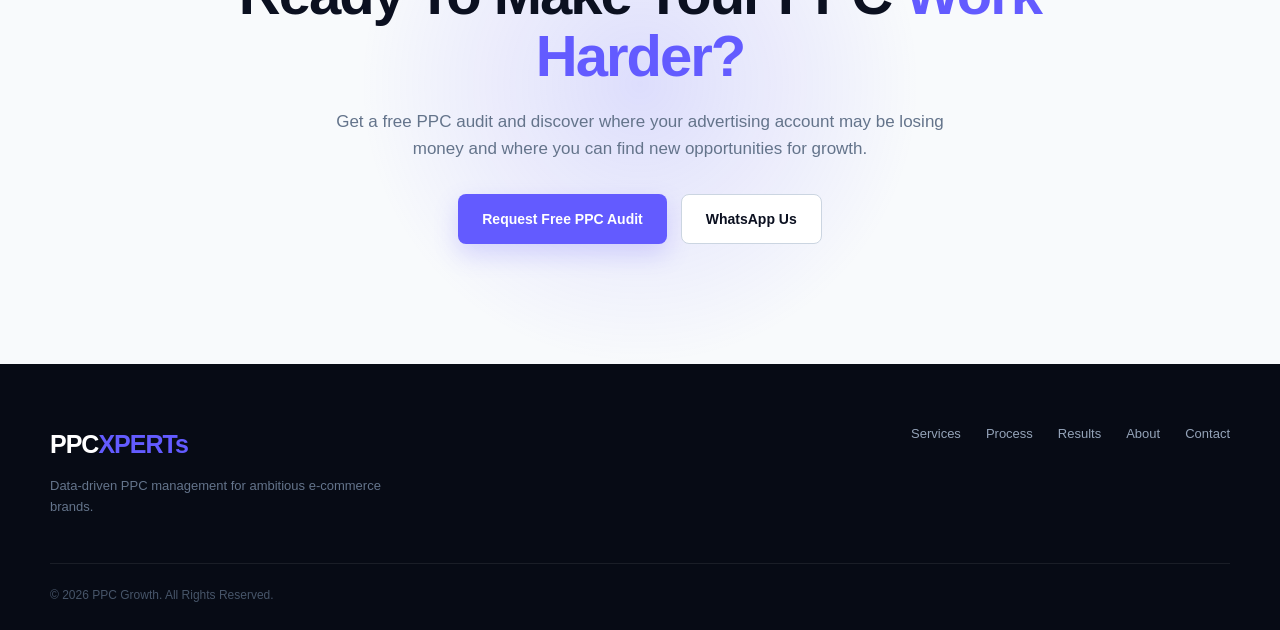
==== commit b1d8646a: "Add navigation links to dedicated subpages" ====
--- a/public/index.html
+++ b/public/index.html
@@ -1,25 +1 @@
-
-<!DOCTYPE html>
-<html lang="en">
-<head>
-    <meta charset="UTF-8">
-    <meta name="viewport" content="width=device-width, initial-scale=1.0">
-    <title>PPC Agency | Amazon PPC & E-commerce Advertising</title>
-    <meta name="description" content="Professional Amazon PPC, Walmart PPC, Google Ads and e-commerce advertising management designed to increase profitable sales and reduce wasted ad spend.">
-    <meta name="keywords" content="Amazon PPC Manager, Amazon PPC Agency, Amazon Advertising, Walmart PPC, Google Ads, E-commerce PPC">
-    <meta name="author" content="Your PPC Agency">
-    <link rel="stylesheet" href="style.css">
-</head>
-<body>
-    <header class="header"><div class="container nav"><a href="#" class="logo">PPC<span>XPERTs</span></a><nav class="nav-links"><a href="#services">Services</a><a href="#process">Process</a><a href="#results">Results</a><a href="#about">About</a><a href="#contact">Contact</a></nav><a href="https://mail.google.com/mail/?view=cm&fs=1&to=aftabalampk12@gmail.com&su=Free%20PPC%20Audit%20Request" class="nav-button" target="_blank" rel="noopener noreferrer">Get Free Audit</a></div></header>
-    <section class="hero"><div class="container hero-grid"><div class="hero-content"><div class="badge">🚀 Data-Driven E-commerce PPC Management</div><h1>Turn Your Ad Spend Into <span>Profitable Growth</span></h1><p>We help e-commerce brands increase sales, improve ROAS, reduce wasted advertising spend and build scalable PPC campaigns across Amazon, Walmart and Google.</p><div class="hero-buttons"><a href="https://mail.google.com/mail/?view=cm&fs=1&to=aftabalampk12@gmail.com&su=Free%20PPC%20Audit%20Request" class="primary-button" target="_blank" rel="noopener noreferrer">Get Your Free PPC Audit</a><a href="#services" class="secondary-button">Explore Services →</a></div><div class="hero-trust"><div><strong>4+</strong><span>Years Experience</span></div><div><strong>$10M+</strong><span>Ad Sales Managed</span></div><div><strong>Multi-Channel</strong><span>PPC Expertise</span></div></div></div><div class="hero-card"><div class="card-header"><span>Advertising Performance</span><span class="live">● LIVE</span></div><div class="metric"><span>Advertising Sales</span><strong>$10M+</strong></div><div class="metric"><span>Campaign Optimization</span><strong>24/7</strong></div><div class="metric"><span>Focus</span><strong>Profitability</strong></div><div class="chart"><div class="bar bar1"></div><div class="bar bar2"></div><div class="bar bar3"></div><div class="bar bar4"></div><div class="bar bar5"></div><div class="bar bar6"></div><div class="bar bar7"></div></div><div class="growth">↗ Campaigns optimized for scalable growth</div></div></div></section>
-    <section id="services" class="section"><div class="container"><div class="section-heading"><span class="section-label">OUR SERVICES</span><h2>PPC Strategies Built Around <span>Your Growth Goals</span></h2><p>From campaign creation to advanced optimization, we manage your advertising with one goal: profitable and sustainable growth.</p></div><div class="services-grid"><div class="service-card"><div class="service-icon">A</div><h3>Amazon PPC Management</h3><p>Full-service Amazon advertising management including Sponsored Products, Sponsored Brands, Sponsored Display, keyword targeting, bid optimization and campaign scaling.</p><a href="#contact">Learn More →</a></div><div class="service-card"><div class="service-icon">W</div><h3>Walmart PPC</h3><p>Build and optimize Walmart advertising campaigns using keyword research, product targeting, bid management and performance analysis.</p><a href="#contact">Learn More →</a></div><div class="service-card"><div class="service-icon">G</div><h3>Google Ads</h3><p>Search and Shopping campaigns designed to bring qualified traffic to your e-commerce business while keeping advertising costs under control.</p><a href="#contact">Learn More →</a></div><div class="service-card"><div class="service-icon">SEO</div><h3>E-commerce SEO</h3><p>Keyword research, listing optimization and SEO strategies designed to improve organic visibility and increase conversion opportunities.</p><a href="#contact">Learn More →</a></div></div></div></section>
-    <section class="section dark-section"><div class="container two-column"><div><span class="section-label">WHY WORK WITH US</span><h2>We Don't Just Manage <span>Campaigns.</span> We Manage Growth.</h2><p>Successful PPC isn't about spending more money. It's about putting the right products in front of the right customers with the right strategy.</p><p>We analyze campaign data, search terms, keywords, bids, products and profitability to identify where your advertising budget can work harder.</p><a href="https://mail.google.com/mail/?view=cm&fs=1&to=aftabalampk12@gmail.com&su=Free%20PPC%20Audit%20Request" class="primary-button" target="_blank" rel="noopener noreferrer">Let's Discuss Your Business</a></div><div class="benefits"><div class="benefit"><strong>01</strong><div><h3>Data-Driven Decisions</h3><p>Every optimization is based on campaign data, performance trends and business goals.</p></div></div><div class="benefit"><strong>02</strong><div><h3>Profit-Focused Strategy</h3><p>We look beyond clicks and sales to understand the profitability behind your advertising.</p></div></div><div class="benefit"><strong>03</strong><div><h3>Continuous Optimization</h3><p>Campaigns are continuously reviewed and optimized to reduce waste and improve performance.</p></div></div><div class="benefit"><strong>04</strong><div><h3>Scalable Campaign Structure</h3><p>We build organized campaign structures that make it easier to scale winning products and keywords.</p></div></div></div></div></section>
-    <section id="process" class="section"><div class="container"><div class="section-heading"><span class="section-label">OUR PROCESS</span><h2>A Simple Process. <span>Better Performance.</span></h2></div><div class="process-grid"><div class="process-card"><span>01</span><h3>Audit</h3><p>We analyze your current campaigns, targeting, search terms, bids, budgets and performance.</p></div><div class="process-card"><span>02</span><h3>Strategy</h3><p>We create a PPC strategy based on your products, competition, margins and business objectives.</p></div><div class="process-card"><span>03</span><h3>Optimize</h3><p>We optimize bids, keywords, targeting, budgets and campaign structures.</p></div><div class="process-card"><span>04</span><h3>Scale</h3><p>Once campaigns prove their potential, we scale profitable opportunities while controlling costs.</p></div></div></div></section>
-    <section id="results" class="results-section"><div class="container"><div class="section-heading light"><span class="section-label">THE NUMBERS</span><h2>Focused On <span>Measurable Results</span></h2></div><div class="stats-grid"><div class="stat"><strong>$10M+</strong><span>Advertising Sales Managed</span></div><div class="stat"><strong>4+</strong><span>Years PPC Experience</span></div><div class="stat"><strong>3+</strong><span>Major Advertising Platforms</span></div><div class="stat"><strong>100%</strong><span>Data-Driven Approach</span></div></div></div></section>
-    <section id="about" class="section"><div class="container two-column"><div class="about-box"><span class="about-number">PPC</span><h3>Performance Marketing Built For E-commerce</h3><p>We combine PPC management, keyword research, campaign structuring and e-commerce strategy to help brands compete in today's marketplaces.</p></div><div><span class="section-label">ABOUT US</span><h2>Your Advertising Partner, <span>Not Just Another Agency.</span></h2><p>We work closely with brands to understand their products, customers, competition and profitability before making advertising decisions.</p><p>Our approach is simple: identify what is working, eliminate wasted spend, improve what can be improved, and scale the opportunities that make business sense.</p></div></div></section>
-    <section id="contact" class="cta-section"><div class="container cta-content"><span class="section-label">LET'S TALK</span><h2>Ready To Make Your PPC <span>Work Harder?</span></h2><p>Get a free PPC audit and discover where your advertising account may be losing money and where you can find new opportunities for growth.</p><div class="cta-buttons"><a href="https://mail.google.com/mail/?view=cm&fs=1&to=aftabalampk12@gmail.com&su=Free%20PPC%20Audit%20Request" class="primary-button" target="_blank" rel="noopener noreferrer">Request Free PPC Audit</a><a href="https://wa.me/923455255464" class="secondary-button" target="_blank" rel="noopener noreferrer">WhatsApp Us</a></div></div></section>
-    <footer class="footer"><div class="container footer-content"><div><a href="#" class="logo">PPC<span>XPERTs</span></a><p>Data-driven PPC management for ambitious e-commerce brands.</p></div><div class="footer-links"><a href="#services">Services</a><a href="#process">Process</a><a href="#results">Results</a><a href="#about">About</a><a href="#contact">Contact</a></div></div><div class="container copyright">© 2026 PPCXPERTs. All Rights Reserved.</div></footer>
-    <script src="script.js"></script>
-</body>
-</html>
+<!DOCTYPE html><html lang="en"><head><meta charset="UTF-8"><meta name="viewport" content="width=device-width,initial-scale=1.0"><title>PPC Agency | Amazon PPC & E-commerce Advertising</title><meta name="description" content="Professional Amazon PPC, Walmart PPC, Google Ads and e-commerce advertising management designed to increase profitable sales and reduce wasted ad spend."><meta name="keywords" content="Amazon PPC Manager, Amazon PPC Agency, Amazon Advertising, Walmart PPC, Google Ads, E-commerce PPC"><meta name="author" content="PPCXPERTs"><link rel="stylesheet" href="style.css"></head><body><header class="header"><div class="container nav"><a href="index.html" class="logo">PPC<span>XPERTs</span></a><nav class="nav-links"><a href="services.html">Services</a><a href="process.html">Process</a><a href="results.html">Results</a><a href="about.html">About</a><a href="contact.html">Contact</a></nav><a href="https://mail.google.com/mail/?view=cm&fs=1&to=aftabalampk12@gmail.com&su=Free%20PPC%20Audit%20Request" class="nav-button" target="_blank" rel="noopener noreferrer">Get Free Audit</a></div></header><section class="hero"><div class="container hero-grid"><div class="hero-content"><div class="badge">🚀 Data-Driven E-commerce PPC Management</div><h1>Turn Your Ad Spend Into <span>Profitable Growth</span></h1><p>We help e-commerce brands increase sales, improve ROAS, reduce wasted advertising spend and build scalable PPC campaigns across Amazon, Walmart and Google.</p><div class="hero-buttons"><a href="https://mail.google.com/mail/?view=cm&fs=1&to=aftabalampk12@gmail.com&su=Free%20PPC%20Audit%20Request" class="primary-button" target="_blank" rel="noopener noreferrer">Get Your Free PPC Audit</a><a href="services.html" class="secondary-button">Explore Services →</a></div><div class="hero-trust"><div><strong>4+</strong><span>Years Experience</span></div><div><strong>$10M+</strong><span>Ad Sales Managed</span></div><div><strong>Multi-Channel</strong><span>PPC Expertise</span></div></div></div><div class="hero-card"><div class="card-header"><span>Advertising Performance</span><span class="live">● LIVE</span></div><div class="metric"><span>Advertising Sales</span><strong>$10M+</strong></div><div class="metric"><span>Campaign Optimization</span><strong>24/7</strong></div><div class="metric"><span>Focus</span><strong>Profitability</strong></div><div class="chart"><div class="bar bar1"></div><div class="bar bar2"></div><div class="bar bar3"></div><div class="bar bar4"></div><div class="bar bar5"></div><div class="bar bar6"></div><div class="bar bar7"></div></div><div class="growth">↗ Campaigns optimized for scalable growth</div></div></div></section><section id="services" class="section"><div class="container"><div class="section-heading"><span class="section-label">OUR SERVICES</span><h2>PPC Strategies Built Around <span>Your Growth Goals</span></h2><p>From campaign creation to advanced optimization, we manage your advertising with one goal: profitable and sustainable growth.</p></div><div class="services-grid"><div class="service-card"><div class="service-icon">A</div><h3>Amazon PPC Management</h3><p>Full-service Amazon advertising management including Sponsored Products, Sponsored Brands, Sponsored Display, keyword targeting, bid optimization and campaign scaling.</p><a href="services.html">Learn More →</a></div><div class="service-card"><div class="service-icon">W</div><h3>Walmart PPC</h3><p>Build and optimize Walmart advertising campaigns using keyword research, product targeting, bid management and performance analysis.</p><a href="services.html">Learn More →</a></div><div class="service-card"><div class="service-icon">G</div><h3>Google Ads</h3><p>Search and Shopping campaigns designed to bring qualified traffic to your e-commerce business while keeping advertising costs under control.</p><a href="services.html">Learn More →</a></div><div class="service-card"><div class="service-icon">SEO</div><h3>E-commerce SEO</h3><p>Keyword research, listing optimization and SEO strategies designed to improve organic visibility and increase conversion opportunities.</p><a href="services.html">Learn More →</a></div></div></div></section><section class="section dark-section"><div class="container two-column"><div><span class="section-label">WHY WORK WITH US</span><h2>We Don't Just Manage <span>Campaigns.</span> We Manage Growth.</h2><p>Successful PPC isn't about spending more money. It's about putting the right products in front of the right customers with the right strategy.</p><p>We analyze campaign data, search terms, keywords, bids, products and profitability to identify where your advertising budget can work harder.</p><a href="contact.html" class="primary-button">Let's Discuss Your Business</a></div><div class="benefits"><div class="benefit"><strong>01</strong><div><h3>Data-Driven Decisions</h3><p>Every optimization is based on campaign data, performance trends and business goals.</p></div></div><div class="benefit"><strong>02</strong><div><h3>Profit-Focused Strategy</h3><p>We look beyond clicks and sales to understand the profitability behind your advertising.</p></div></div><div class="benefit"><strong>03</strong><div><h3>Continuous Optimization</h3><p>Campaigns are continuously reviewed and optimized to reduce waste and improve performance.</p></div></div><div class="benefit"><strong>04</strong><div><h3>Scalable Campaign Structure</h3><p>We build organized campaign structures that make it easier to scale winning products and keywords.</p></div></div></div></div></section><section id="process" class="section"><div class="container"><div class="section-heading"><span class="section-label">OUR PROCESS</span><h2>A Simple Process. <span>Better Performance.</span></h2><p>See our complete four-step approach to PPC management.</p></div><div class="process-grid"><div class="process-card"><span>01</span><h3>Audit</h3><p>We analyze your current campaigns, targeting, search terms, bids, budgets and performance.</p></div><div class="process-card"><span>02</span><h3>Strategy</h3><p>We create a PPC strategy based on your products, competition, margins and business objectives.</p></div><div class="process-card"><span>03</span><h3>Optimize</h3><p>We optimize bids, keywords, targeting, budgets and campaign structures.</p></div><div class="process-card"><span>04</span><h3>Scale</h3><p>Once campaigns prove their potential, we scale profitable opportunities while controlling costs.</p></div></div><div style="text-align:center;margin-top:35px"><a href="process.html" class="primary-button">View Full Process →</a></div></div></section><section id="results" class="results-section"><div class="container"><div class="section-heading light"><span class="section-label">THE NUMBERS</span><h2>Focused On <span>Measurable Results</span></h2></div><div class="stats-grid"><div class="stat"><strong>$10M+</strong><span>Advertising Sales Managed</span></div><div class="stat"><strong>4+</strong><span>Years PPC Experience</span></div><div class="stat"><strong>3+</strong><span>Major Advertising Platforms</span></div><div class="stat"><strong>100%</strong><span>Data-Driven Approach</span></div></div><div style="text-align:center;margin-top:35px"><a href="results.html" class="primary-button">View Results →</a></div></div></section><section id="about" class="section"><div class="container two-column"><div class="about-box"><span class="about-number">PPC</span><h3>Performance Marketing Built For E-commerce</h3><p>We combine PPC management, keyword research, campaign structuring and e-commerce strategy to help brands compete in today's marketplaces.</p></div><div><span class="section-label">ABOUT US</span><h2>Your Advertising Partner, <span>Not Just Another Agency.</span></h2><p>We work closely with brands to understand their products, customers, competition and profitability before making advertising decisions.</p><p>Our approach is simple: identify what is working, eliminate wasted spend, improve what can be improved, and scale the opportunities that make business sense.</p><a href="about.html" class="primary-button">Learn More About Us →</a></div></div></section><section id="contact" class="cta-section"><div class="container cta-content"><span class="section-label">LET'S TALK</span><h2>Ready To Make Your PPC <span>Work Harder?</span></h2><p>Get a free PPC audit and discover where your advertising account may be losing money and where you can find new opportunities for growth.</p><div class="cta-buttons"><a href="https://mail.google.com/mail/?view=cm&fs=1&to=aftabalampk12@gmail.com&su=Free%20PPC%20Audit%20Request" class="primary-button" target="_blank" rel="noopener noreferrer">Request Free PPC Audit</a><a href="https://wa.me/923455255464" class="secondary-button" target="_blank" rel="noopener noreferrer">WhatsApp Us</a></div></div></section><footer class="footer"><div class="container footer-content"><div><a href="index.html" class="logo">PPC<span>XPERTs</span></a><p>Data-driven PPC management for ambitious e-commerce brands.</p></div><div class="footer-links"><a href="services.html">Services</a><a href="process.html">Process</a><a href="results.html">Results</a><a href="about.html">About</a><a href="contact.html">Contact</a></div></div><div class="container copyright">© 2026 PPCXPERTs. All Rights Reserved.</div></footer><script src="script.js"></script></body></html>
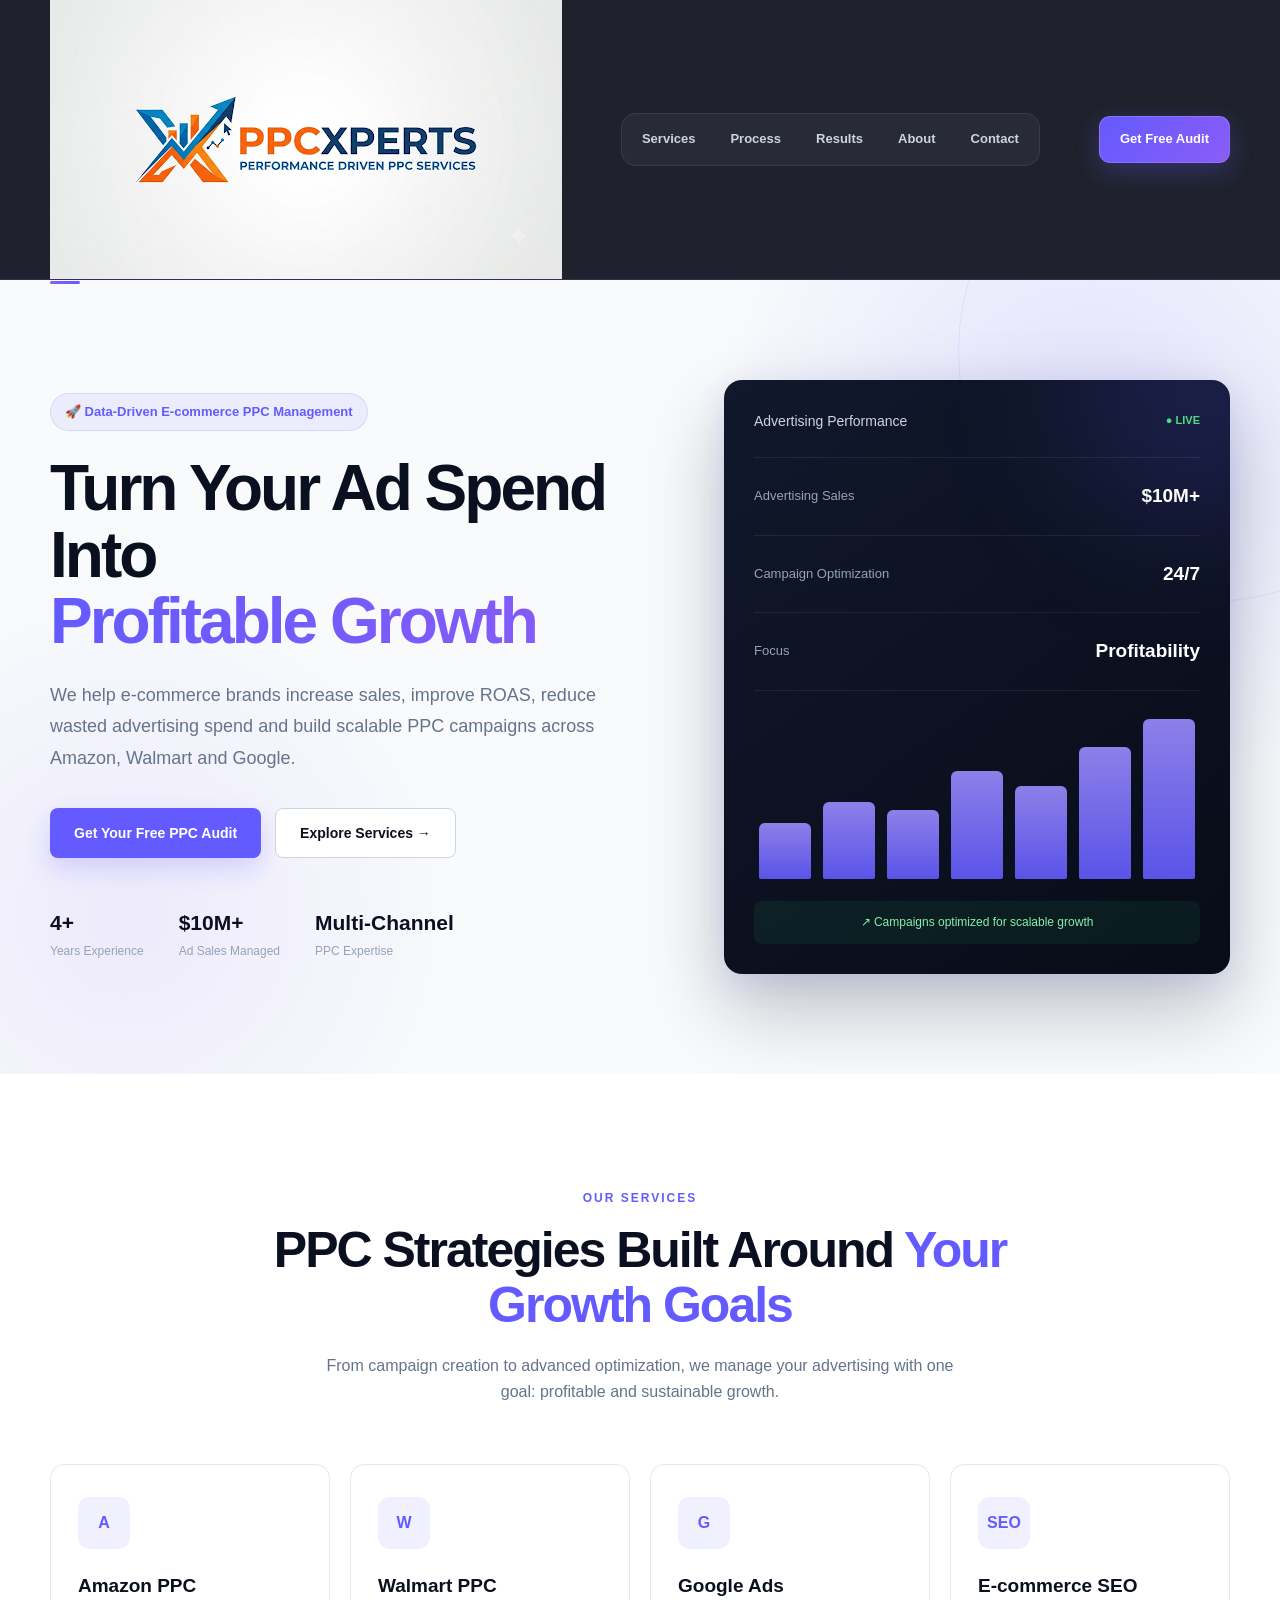
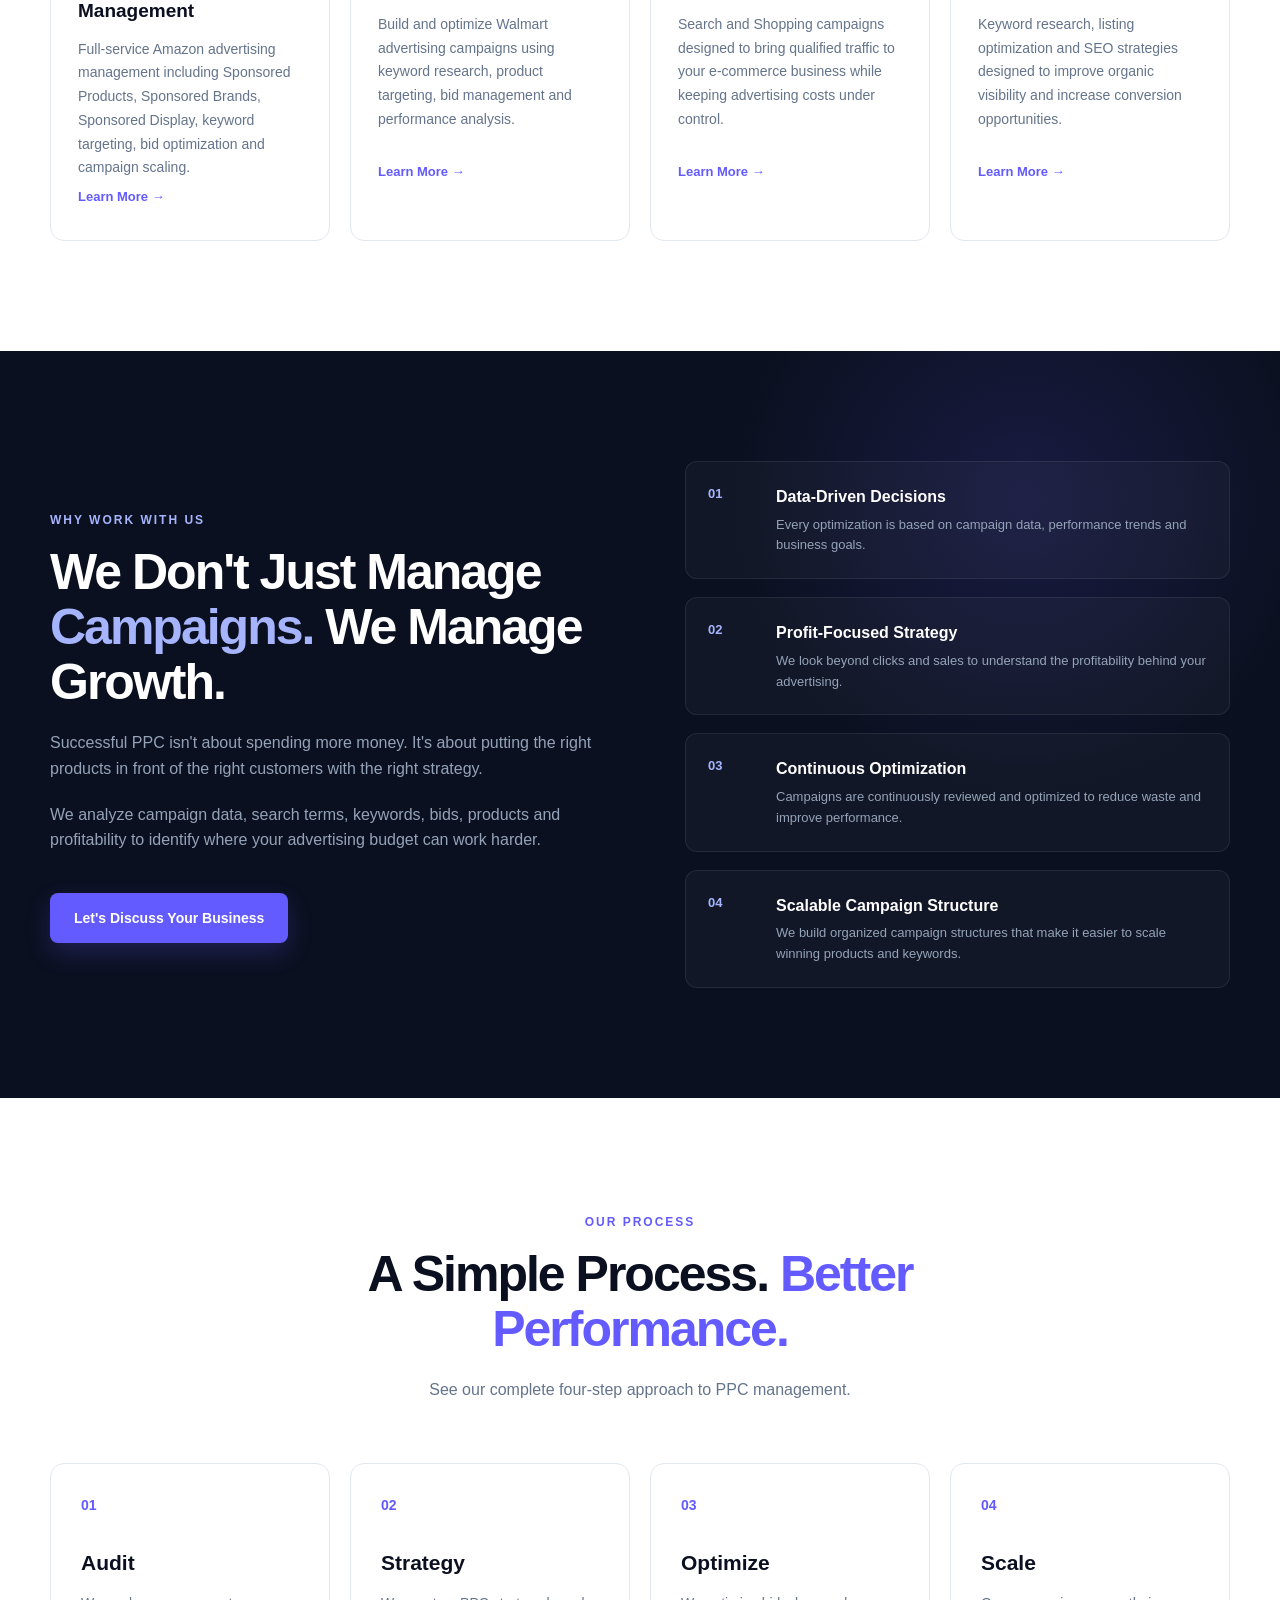
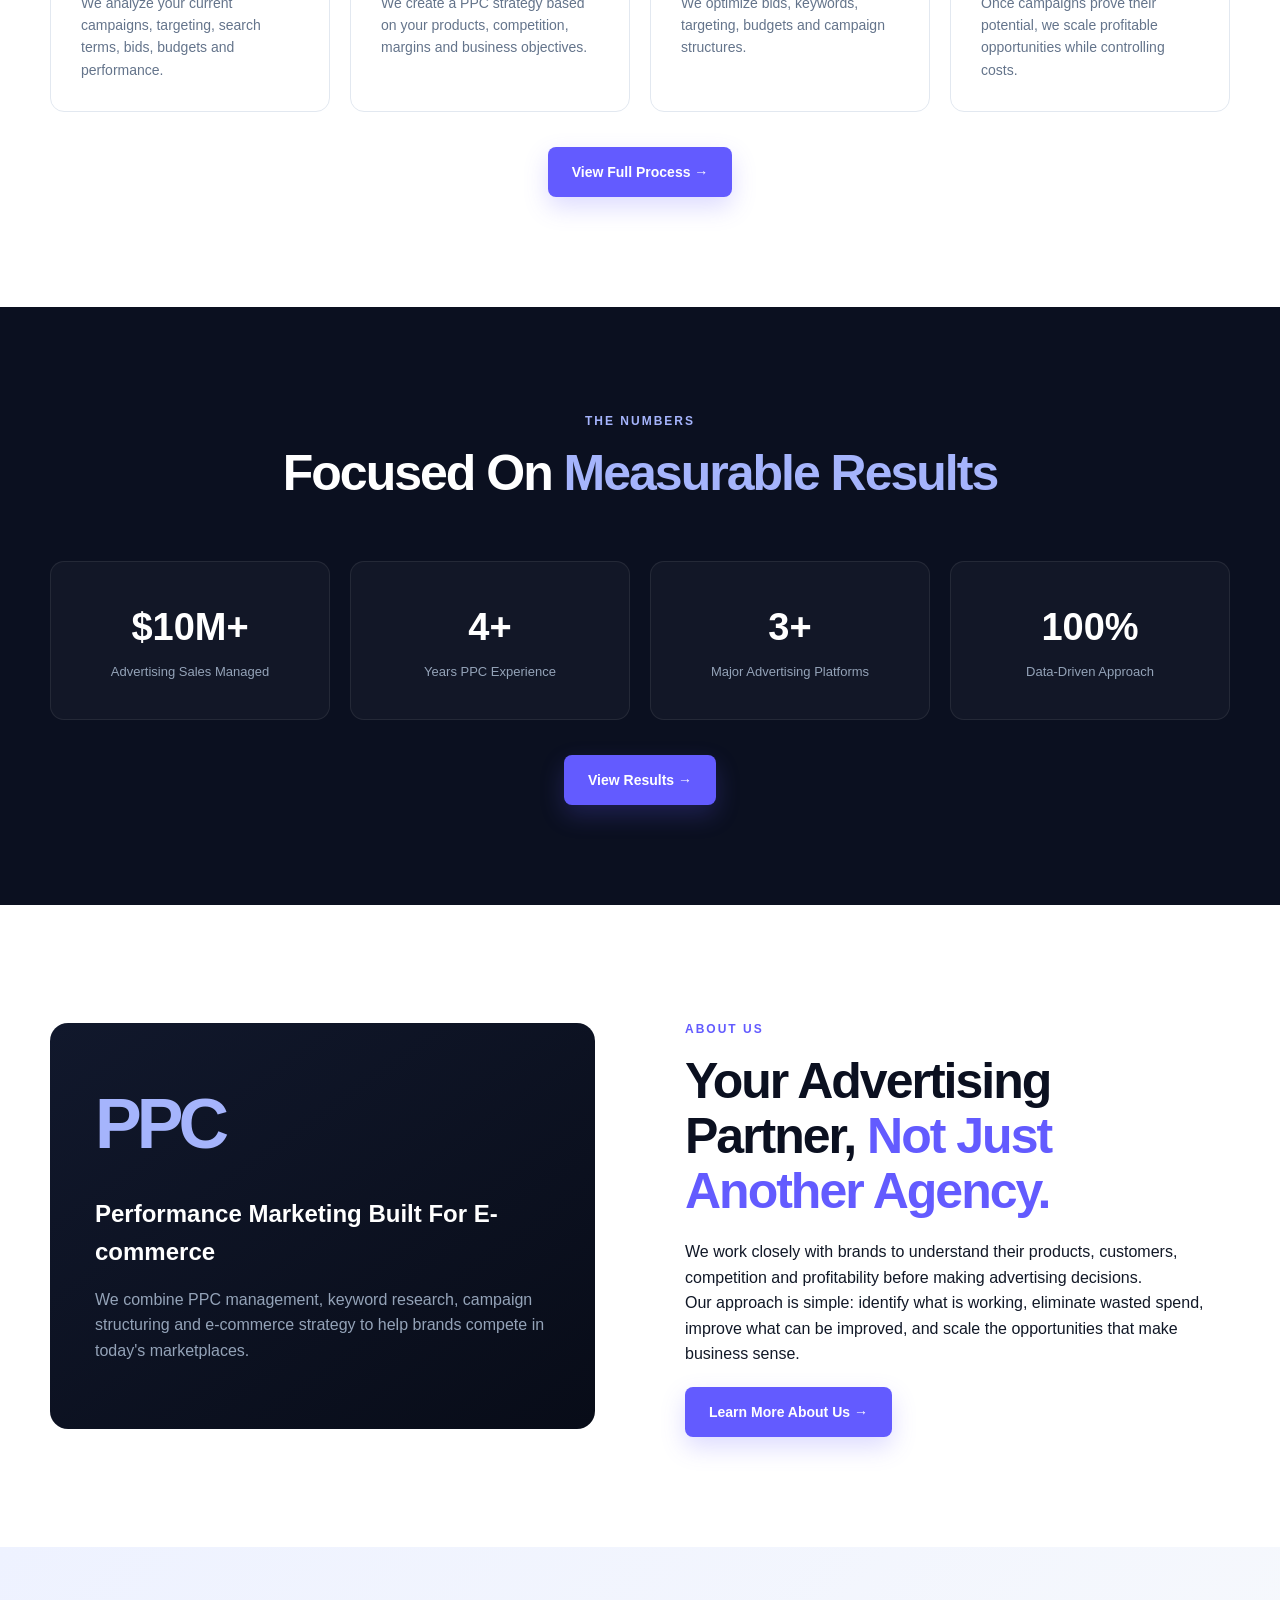
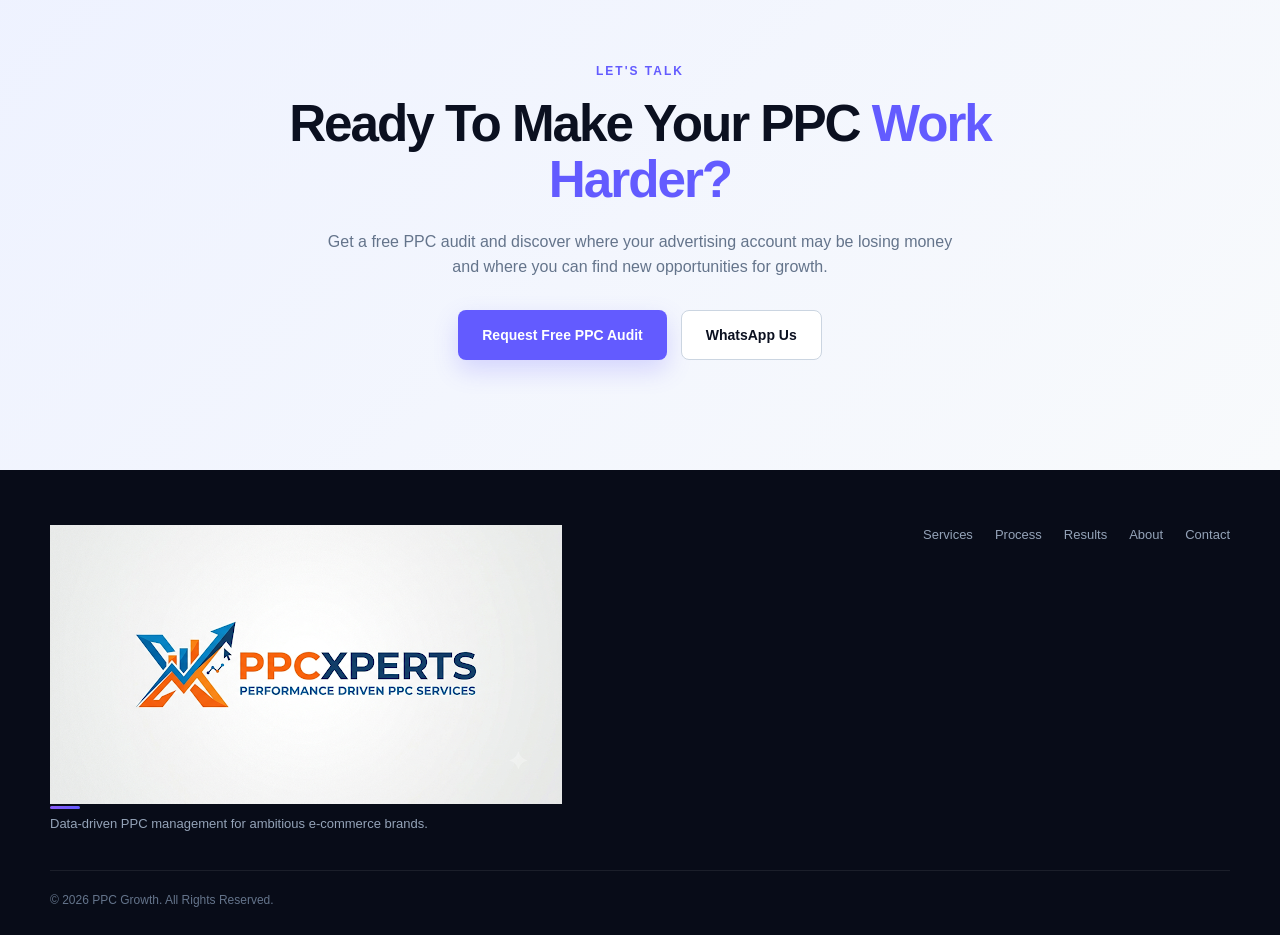
==== commit 298440de: "Add PPCXPERTs logo image to homepage header and footer" ====
--- a/public/index.html
+++ b/public/index.html
@@ -1 +1 @@
-<!DOCTYPE html><html lang="en"><head><meta charset="UTF-8"><meta name="viewport" content="width=device-width,initial-scale=1.0"><title>PPC Agency | Amazon PPC & E-commerce Advertising</title><meta name="description" content="Professional Amazon PPC, Walmart PPC, Google Ads and e-commerce advertising management designed to increase profitable sales and reduce wasted ad spend."><meta name="keywords" content="Amazon PPC Manager, Amazon PPC Agency, Amazon Advertising, Walmart PPC, Google Ads, E-commerce PPC"><meta name="author" content="PPCXPERTs"><link rel="stylesheet" href="style.css"></head><body><header class="header"><div class="container nav"><a href="index.html" class="logo">PPC<span>XPERTs</span></a><nav class="nav-links"><a href="services.html">Services</a><a href="process.html">Process</a><a href="results.html">Results</a><a href="about.html">About</a><a href="contact.html">Contact</a></nav><a href="https://mail.google.com/mail/?view=cm&fs=1&to=aftabalampk12@gmail.com&su=Free%20PPC%20Audit%20Request" class="nav-button" target="_blank" rel="noopener noreferrer">Get Free Audit</a></div></header><section class="hero"><div class="container hero-grid"><div class="hero-content"><div class="badge">🚀 Data-Driven E-commerce PPC Management</div><h1>Turn Your Ad Spend Into <span>Profitable Growth</span></h1><p>We help e-commerce brands increase sales, improve ROAS, reduce wasted advertising spend and build scalable PPC campaigns across Amazon, Walmart and Google.</p><div class="hero-buttons"><a href="https://mail.google.com/mail/?view=cm&fs=1&to=aftabalampk12@gmail.com&su=Free%20PPC%20Audit%20Request" class="primary-button" target="_blank" rel="noopener noreferrer">Get Your Free PPC Audit</a><a href="services.html" class="secondary-button">Explore Services →</a></div><div class="hero-trust"><div><strong>4+</strong><span>Years Experience</span></div><div><strong>$10M+</strong><span>Ad Sales Managed</span></div><div><strong>Multi-Channel</strong><span>PPC Expertise</span></div></div></div><div class="hero-card"><div class="card-header"><span>Advertising Performance</span><span class="live">● LIVE</span></div><div class="metric"><span>Advertising Sales</span><strong>$10M+</strong></div><div class="metric"><span>Campaign Optimization</span><strong>24/7</strong></div><div class="metric"><span>Focus</span><strong>Profitability</strong></div><div class="chart"><div class="bar bar1"></div><div class="bar bar2"></div><div class="bar bar3"></div><div class="bar bar4"></div><div class="bar bar5"></div><div class="bar bar6"></div><div class="bar bar7"></div></div><div class="growth">↗ Campaigns optimized for scalable growth</div></div></div></section><section id="services" class="section"><div class="container"><div class="section-heading"><span class="section-label">OUR SERVICES</span><h2>PPC Strategies Built Around <span>Your Growth Goals</span></h2><p>From campaign creation to advanced optimization, we manage your advertising with one goal: profitable and sustainable growth.</p></div><div class="services-grid"><div class="service-card"><div class="service-icon">A</div><h3>Amazon PPC Management</h3><p>Full-service Amazon advertising management including Sponsored Products, Sponsored Brands, Sponsored Display, keyword targeting, bid optimization and campaign scaling.</p><a href="services.html">Learn More →</a></div><div class="service-card"><div class="service-icon">W</div><h3>Walmart PPC</h3><p>Build and optimize Walmart advertising campaigns using keyword research, product targeting, bid management and performance analysis.</p><a href="services.html">Learn More →</a></div><div class="service-card"><div class="service-icon">G</div><h3>Google Ads</h3><p>Search and Shopping campaigns designed to bring qualified traffic to your e-commerce business while keeping advertising costs under control.</p><a href="services.html">Learn More →</a></div><div class="service-card"><div class="service-icon">SEO</div><h3>E-commerce SEO</h3><p>Keyword research, listing optimization and SEO strategies designed to improve organic visibility and increase conversion opportunities.</p><a href="services.html">Learn More →</a></div></div></div></section><section class="section dark-section"><div class="container two-column"><div><span class="section-label">WHY WORK WITH US</span><h2>We Don't Just Manage <span>Campaigns.</span> We Manage Growth.</h2><p>Successful PPC isn't about spending more money. It's about putting the right products in front of the right customers with the right strategy.</p><p>We analyze campaign data, search terms, keywords, bids, products and profitability to identify where your advertising budget can work harder.</p><a href="contact.html" class="primary-button">Let's Discuss Your Business</a></div><div class="benefits"><div class="benefit"><strong>01</strong><div><h3>Data-Driven Decisions</h3><p>Every optimization is based on campaign data, performance trends and business goals.</p></div></div><div class="benefit"><strong>02</strong><div><h3>Profit-Focused Strategy</h3><p>We look beyond clicks and sales to understand the profitability behind your advertising.</p></div></div><div class="benefit"><strong>03</strong><div><h3>Continuous Optimization</h3><p>Campaigns are continuously reviewed and optimized to reduce waste and improve performance.</p></div></div><div class="benefit"><strong>04</strong><div><h3>Scalable Campaign Structure</h3><p>We build organized campaign structures that make it easier to scale winning products and keywords.</p></div></div></div></div></section><section id="process" class="section"><div class="container"><div class="section-heading"><span class="section-label">OUR PROCESS</span><h2>A Simple Process. <span>Better Performance.</span></h2><p>See our complete four-step approach to PPC management.</p></div><div class="process-grid"><div class="process-card"><span>01</span><h3>Audit</h3><p>We analyze your current campaigns, targeting, search terms, bids, budgets and performance.</p></div><div class="process-card"><span>02</span><h3>Strategy</h3><p>We create a PPC strategy based on your products, competition, margins and business objectives.</p></div><div class="process-card"><span>03</span><h3>Optimize</h3><p>We optimize bids, keywords, targeting, budgets and campaign structures.</p></div><div class="process-card"><span>04</span><h3>Scale</h3><p>Once campaigns prove their potential, we scale profitable opportunities while controlling costs.</p></div></div><div style="text-align:center;margin-top:35px"><a href="process.html" class="primary-button">View Full Process →</a></div></div></section><section id="results" class="results-section"><div class="container"><div class="section-heading light"><span class="section-label">THE NUMBERS</span><h2>Focused On <span>Measurable Results</span></h2></div><div class="stats-grid"><div class="stat"><strong>$10M+</strong><span>Advertising Sales Managed</span></div><div class="stat"><strong>4+</strong><span>Years PPC Experience</span></div><div class="stat"><strong>3+</strong><span>Major Advertising Platforms</span></div><div class="stat"><strong>100%</strong><span>Data-Driven Approach</span></div></div><div style="text-align:center;margin-top:35px"><a href="results.html" class="primary-button">View Results →</a></div></div></section><section id="about" class="section"><div class="container two-column"><div class="about-box"><span class="about-number">PPC</span><h3>Performance Marketing Built For E-commerce</h3><p>We combine PPC management, keyword research, campaign structuring and e-commerce strategy to help brands compete in today's marketplaces.</p></div><div><span class="section-label">ABOUT US</span><h2>Your Advertising Partner, <span>Not Just Another Agency.</span></h2><p>We work closely with brands to understand their products, customers, competition and profitability before making advertising decisions.</p><p>Our approach is simple: identify what is working, eliminate wasted spend, improve what can be improved, and scale the opportunities that make business sense.</p><a href="about.html" class="primary-button">Learn More About Us →</a></div></div></section><section id="contact" class="cta-section"><div class="container cta-content"><span class="section-label">LET'S TALK</span><h2>Ready To Make Your PPC <span>Work Harder?</span></h2><p>Get a free PPC audit and discover where your advertising account may be losing money and where you can find new opportunities for growth.</p><div class="cta-buttons"><a href="https://mail.google.com/mail/?view=cm&fs=1&to=aftabalampk12@gmail.com&su=Free%20PPC%20Audit%20Request" class="primary-button" target="_blank" rel="noopener noreferrer">Request Free PPC Audit</a><a href="https://wa.me/923455255464" class="secondary-button" target="_blank" rel="noopener noreferrer">WhatsApp Us</a></div></div></section><footer class="footer"><div class="container footer-content"><div><a href="index.html" class="logo">PPC<span>XPERTs</span></a><p>Data-driven PPC management for ambitious e-commerce brands.</p></div><div class="footer-links"><a href="services.html">Services</a><a href="process.html">Process</a><a href="results.html">Results</a><a href="about.html">About</a><a href="contact.html">Contact</a></div></div><div class="container copyright">© 2026 PPCXPERTs. All Rights Reserved.</div></footer><script src="script.js"></script></body></html>+<!DOCTYPE html><html lang="en"><head><meta charset="UTF-8"><meta name="viewport" content="width=device-width,initial-scale=1.0"><title>PPC Agency | Amazon PPC & E-commerce Advertising</title><meta name="description" content="Professional Amazon PPC, Walmart PPC, Google Ads and e-commerce advertising management designed to increase profitable sales and reduce wasted ad spend."><meta name="keywords" content="Amazon PPC Manager, Amazon PPC Agency, Amazon Advertising, Walmart PPC, Google Ads, E-commerce PPC"><meta name="author" content="PPCXPERTs"><link rel="stylesheet" href="style.css"></head><body><header class="header"><div class="container nav"><a href="index.html" class="logo"><img src="logo.jpeg" alt="PPCXPERTs Logo"></a><nav class="nav-links"><a href="services.html">Services</a><a href="process.html">Process</a><a href="results.html">Results</a><a href="about.html">About</a><a href="contact.html">Contact</a></nav><a href="https://mail.google.com/mail/?view=cm&fs=1&to=aftabalampk12@gmail.com&su=Free%20PPC%20Audit%20Request" class="nav-button" target="_blank" rel="noopener noreferrer">Get Free Audit</a></div></header><section class="hero"><div class="container hero-grid"><div class="hero-content"><div class="badge">🚀 Data-Driven E-commerce PPC Management</div><h1>Turn Your Ad Spend Into <span>Profitable Growth</span></h1><p>We help e-commerce brands increase sales, improve ROAS, reduce wasted advertising spend and build scalable PPC campaigns across Amazon, Walmart and Google.</p><div class="hero-buttons"><a href="https://mail.google.com/mail/?view=cm&fs=1&to=aftabalampk12@gmail.com&su=Free%20PPC%20Audit%20Request" class="primary-button" target="_blank" rel="noopener noreferrer">Get Your Free PPC Audit</a><a href="services.html" class="secondary-button">Explore Services →</a></div><div class="hero-trust"><div><strong>4+</strong><span>Years Experience</span></div><div><strong>$10M+</strong><span>Ad Sales Managed</span></div><div><strong>Multi-Channel</strong><span>PPC Expertise</span></div></div></div><div class="hero-card"><div class="card-header"><span>Advertising Performance</span><span class="live">● LIVE</span></div><div class="metric"><span>Advertising Sales</span><strong>$10M+</strong></div><div class="metric"><span>Campaign Optimization</span><strong>24/7</strong></div><div class="metric"><span>Focus</span><strong>Profitability</strong></div><div class="chart"><div class="bar bar1"></div><div class="bar bar2"></div><div class="bar bar3"></div><div class="bar bar4"></div><div class="bar bar5"></div><div class="bar bar6"></div><div class="bar bar7"></div></div><div class="growth">↗ Campaigns optimized for scalable growth</div></div></div></section><section id="services" class="section"><div class="container"><div class="section-heading"><span class="section-label">OUR SERVICES</span><h2>PPC Strategies Built Around <span>Your Growth Goals</span></h2><p>From campaign creation to advanced optimization, we manage your advertising with one goal: profitable and sustainable growth.</p></div><div class="services-grid"><div class="service-card"><div class="service-icon">A</div><h3>Amazon PPC Management</h3><p>Full-service Amazon advertising management including Sponsored Products, Sponsored Brands, Sponsored Display, keyword targeting, bid optimization and campaign scaling.</p><a href="services.html">Learn More →</a></div><div class="service-card"><div class="service-icon">W</div><h3>Walmart PPC</h3><p>Build and optimize Walmart advertising campaigns using keyword research, product targeting, bid management and performance analysis.</p><a href="services.html">Learn More →</a></div><div class="service-card"><div class="service-icon">G</div><h3>Google Ads</h3><p>Search and Shopping campaigns designed to bring qualified traffic to your e-commerce business while keeping advertising costs under control.</p><a href="services.html">Learn More →</a></div><div class="service-card"><div class="service-icon">SEO</div><h3>E-commerce SEO</h3><p>Keyword research, listing optimization and SEO strategies designed to improve organic visibility and increase conversion opportunities.</p><a href="services.html">Learn More →</a></div></div></div></section><section class="section dark-section"><div class="container two-column"><div><span class="section-label">WHY WORK WITH US</span><h2>We Don't Just Manage <span>Campaigns.</span> We Manage Growth.</h2><p>Successful PPC isn't about spending more money. It's about putting the right products in front of the right customers with the right strategy.</p><p>We analyze campaign data, search terms, keywords, bids, products and profitability to identify where your advertising budget can work harder.</p><a href="contact.html" class="primary-button">Let's Discuss Your Business</a></div><div class="benefits"><div class="benefit"><strong>01</strong><div><h3>Data-Driven Decisions</h3><p>Every optimization is based on campaign data, performance trends and business goals.</p></div></div><div class="benefit"><strong>02</strong><div><h3>Profit-Focused Strategy</h3><p>We look beyond clicks and sales to understand the profitability behind your advertising.</p></div></div><div class="benefit"><strong>03</strong><div><h3>Continuous Optimization</h3><p>Campaigns are continuously reviewed and optimized to reduce waste and improve performance.</p></div></div><div class="benefit"><strong>04</strong><div><h3>Scalable Campaign Structure</h3><p>We build organized campaign structures that make it easier to scale winning products and keywords.</p></div></div></div></div></section><section id="process" class="section"><div class="container"><div class="section-heading"><span class="section-label">OUR PROCESS</span><h2>A Simple Process. <span>Better Performance.</span></h2><p>See our complete four-step approach to PPC management.</p></div><div class="process-grid"><div class="process-card"><span>01</span><h3>Audit</h3><p>We analyze your current campaigns, targeting, search terms, bids, budgets and performance.</p></div><div class="process-card"><span>02</span><h3>Strategy</h3><p>We create a PPC strategy based on your products, competition, margins and business objectives.</p></div><div class="process-card"><span>03</span><h3>Optimize</h3><p>We optimize bids, keywords, targeting, budgets and campaign structures.</p></div><div class="process-card"><span>04</span><h3>Scale</h3><p>Once campaigns prove their potential, we scale profitable opportunities while controlling costs.</p></div></div><div style="text-align:center;margin-top:35px"><a href="process.html" class="primary-button">View Full Process →</a></div></div></section><section id="results" class="results-section"><div class="container"><div class="section-heading light"><span class="section-label">THE NUMBERS</span><h2>Focused On <span>Measurable Results</span></h2></div><div class="stats-grid"><div class="stat"><strong>$10M+</strong><span>Advertising Sales Managed</span></div><div class="stat"><strong>4+</strong><span>Years PPC Experience</span></div><div class="stat"><strong>3+</strong><span>Major Advertising Platforms</span></div><div class="stat"><strong>100%</strong><span>Data-Driven Approach</span></div></div><div style="text-align:center;margin-top:35px"><a href="results.html" class="primary-button">View Results →</a></div></div></section><section id="about" class="section"><div class="container two-column"><div class="about-box"><span class="about-number">PPC</span><h3>Performance Marketing Built For E-commerce</h3><p>We combine PPC management, keyword research, campaign structuring and e-commerce strategy to help brands compete in today's marketplaces.</p></div><div><span class="section-label">ABOUT US</span><h2>Your Advertising Partner, <span>Not Just Another Agency.</span></h2><p>We work closely with brands to understand their products, customers, competition and profitability before making advertising decisions.</p><p>Our approach is simple: identify what is working, eliminate wasted spend, improve what can be improved, and scale the opportunities that make business sense.</p><a href="about.html" class="primary-button">Learn More About Us →</a></div></div></section><section id="contact" class="cta-section"><div class="container cta-content"><span class="section-label">LET'S TALK</span><h2>Ready To Make Your PPC <span>Work Harder?</span></h2><p>Get a free PPC audit and discover where your advertising account may be losing money and where you can find new opportunities for growth.</p><div class="cta-buttons"><a href="https://mail.google.com/mail/?view=cm&fs=1&to=aftabalampk12@gmail.com&su=Free%20PPC%20Audit%20Request" class="primary-button" target="_blank" rel="noopener noreferrer">Request Free PPC Audit</a><a href="https://wa.me/923455255464" class="secondary-button" target="_blank" rel="noopener noreferrer">WhatsApp Us</a></div></div></section><footer class="footer"><div class="container footer-content"><div><a href="index.html" class="logo"><img src="logo.jpeg" alt="PPCXPERTs Logo"></a><p>Data-driven PPC management for ambitious e-commerce brands.</p></div><div class="footer-links"><a href="services.html">Services</a><a href="process.html">Process</a><a href="results.html">Results</a><a href="about.html">About</a><a href="contact.html">Contact</a></div></div><div class="container copyright">© 2026 PPCXPERTs. All Rights Reserved.</div></footer><script src="script.js"></script></body></html>
--- a/public/style.css
+++ b/public/style.css
@@ -1,1120 +1,10 @@
 /* =========================================
-   PPC GROWTH AGENCY
-   Complete Website Stylesheet
+   PPCXPERTs - Premium Website Styles
    ========================================= */
-
-/* ---------- RESET ---------- */
-
-* {
-    margin: 0;
-    padding: 0;
-    box-sizing: border-box;
-}
-
-html {
-    scroll-behavior: smooth;
-}
-
-body {
-    font-family: Arial, Helvetica, sans-serif;
-    background: #ffffff;
-    color: #111827;
-    line-height: 1.6;
-    overflow-x: hidden;
-}
-
-a {
-    text-decoration: none;
-    color: inherit;
-}
-
-img {
-    max-width: 100%;
-    display: block;
-}
-
-button,
-a {
-    -webkit-tap-highlight-color: transparent;
-}
-
-
-/* ---------- VARIABLES ---------- */
-
-:root {
-    --primary: #635bff;
-    --primary-dark: #5148e5;
-    --secondary: #8b5cf6;
-    --dark: #0b1020;
-    --dark-light: #151b2e;
-    --text: #111827;
-    --muted: #64748b;
-    --light: #f8fafc;
-    --border: #e2e8f0;
-    --white: #ffffff;
-    --success: #22c55e;
-}
-
-
-/* ---------- CONTAINER ---------- */
-
-.container {
-    width: min(1180px, calc(100% - 40px));
-    margin: 0 auto;
-}
-
-
-/* ---------- HEADER ---------- */
-
-.header {
-    position: sticky;
-    top: 0;
-    z-index: 1000;
-    width: 100%;
-    background: rgba(255, 255, 255, 0.94);
-    backdrop-filter: blur(14px);
-    -webkit-backdrop-filter: blur(14px);
-    border-bottom: 1px solid rgba(226, 232, 240, 0.8);
-}
-
-.nav {
-    min-height: 76px;
-    display: flex;
-    align-items: center;
-    justify-content: space-between;
-    gap: 30px;
-}
-
-.logo {
-    font-size: 25px;
-    font-weight: 800;
-    letter-spacing: -1px;
-    color: var(--dark);
-    white-space: nowrap;
-}
-
-.logo span {
-    color: var(--primary);
-}
-
-.nav-links {
-    display: flex;
-    align-items: center;
-    gap: 28px;
-}
-
-.nav-links a {
-    color: #475569;
-    font-size: 14px;
-    font-weight: 600;
-    transition: color 0.25s ease;
-}
-
-.nav-links a:hover {
-    color: var(--primary);
-}
-
-.nav-button {
-    display: inline-flex;
-    align-items: center;
-    justify-content: center;
-    padding: 12px 20px;
-    border-radius: 8px;
-    background: var(--primary);
-    color: white;
-    font-size: 14px;
-    font-weight: 700;
-    transition: all 0.25s ease;
-}
-
-.nav-button:hover {
-    background: var(--primary-dark);
-    transform: translateY(-2px);
-}
-
-
-/* ---------- HERO ---------- */
-
-.hero {
-    position: relative;
-    min-height: 720px;
-    display: flex;
-    align-items: center;
-    padding: 100px 0;
-    background:
-        radial-gradient(circle at 85% 20%, rgba(99, 91, 255, 0.16), transparent 30%),
-        radial-gradient(circle at 10% 80%, rgba(139, 92, 246, 0.10), transparent 25%),
-        #f8fafc;
-    overflow: hidden;
-}
-
-.hero::before {
-    content: "";
-    position: absolute;
-    width: 500px;
-    height: 500px;
-    border: 1px solid rgba(99, 91, 255, 0.10);
-    border-radius: 50%;
-    right: -180px;
-    top: -180px;
-}
-
-.hero-grid {
-    display: grid;
-    grid-template-columns: 1.08fr 0.92fr;
-    align-items: center;
-    gap: 80px;
-}
-
-.hero-content {
-    position: relative;
-    z-index: 2;
-}
-
-.badge {
-    display: inline-flex;
-    align-items: center;
-    padding: 8px 14px;
-    margin-bottom: 24px;
-    border-radius: 50px;
-    background: rgba(99, 91, 255, 0.08);
-    border: 1px solid rgba(99, 91, 255, 0.16);
-    color: var(--primary);
-    font-size: 13px;
-    font-weight: 700;
-}
-
-.hero h1 {
-    max-width: 720px;
-    font-size: clamp(46px, 5vw, 70px);
-    line-height: 1.04;
-    letter-spacing: -3px;
-    color: var(--dark);
-    margin-bottom: 25px;
-}
-
-.hero h1 span {
-    display: block;
-    background: linear-gradient(100deg, var(--primary), var(--secondary));
-    -webkit-background-clip: text;
-    background-clip: text;
-    color: transparent;
-}
-
-.hero-content > p {
-    max-width: 650px;
-    color: #64748b;
-    font-size: 18px;
-    line-height: 1.75;
-    margin-bottom: 34px;
-}
-
-.hero-buttons {
-    display: flex;
-    flex-wrap: wrap;
-    gap: 14px;
-    margin-bottom: 48px;
-}
-
-.primary-button,
-.secondary-button {
-    display: inline-flex;
-    align-items: center;
-    justify-content: center;
-    min-height: 50px;
-    padding: 0 24px;
-    border-radius: 8px;
-    font-size: 14px;
-    font-weight: 700;
-    transition: all 0.25s ease;
-}
-
-.primary-button {
-    background: var(--primary);
-    color: #ffffff;
-    box-shadow: 0 10px 25px rgba(99, 91, 255, 0.22);
-}
-
-.primary-button:hover {
-    background: var(--primary-dark);
-    transform: translateY(-3px);
-    box-shadow: 0 15px 30px rgba(99, 91, 255, 0.30);
-}
-
-.secondary-button {
-    border: 1px solid #cbd5e1;
-    background: white;
-    color: var(--dark);
-}
-
-.secondary-button:hover {
-    border-color: var(--primary);
-    color: var(--primary);
-    transform: translateY(-3px);
-}
-
-
-/* ---------- HERO TRUST ---------- */
-
-.hero-trust {
-    display: flex;
-    flex-wrap: wrap;
-    gap: 35px;
-}
-
-.hero-trust div {
-    display: flex;
-    flex-direction: column;
-}
-
-.hero-trust strong {
-    color: var(--dark);
-    font-size: 21px;
-    font-weight: 800;
-}
-
-.hero-trust span {
-    color: #94a3b8;
-    font-size: 12px;
-    margin-top: 2px;
-}
-
-
-/* ---------- HERO CARD ---------- */
-
-.hero-card {
-    position: relative;
-    padding: 30px;
-    border-radius: 18px;
-    background: linear-gradient(145deg, #11182c, #080c18);
-    color: white;
-    box-shadow:
-        0 35px 80px rgba(15, 23, 42, 0.25),
-        0 10px 30px rgba(99, 91, 255, 0.10);
-    overflow: hidden;
-}
-
-.hero-card::before {
-    content: "";
-    position: absolute;
-    width: 250px;
-    height: 250px;
-    border-radius: 50%;
-    background: rgba(99, 91, 255, 0.18);
-    filter: blur(70px);
-    right: -100px;
-    top: -100px;
-}
-
-.card-header {
-    position: relative;
-    z-index: 1;
-    display: flex;
-    justify-content: space-between;
-    align-items: center;
-    padding-bottom: 25px;
-    border-bottom: 1px solid rgba(255, 255, 255, 0.08);
-    font-size: 14px;
-    color: #cbd5e1;
-}
-
-.live {
-    color: #4ade80;
-    font-size: 11px;
-    font-weight: 800;
-}
-
-.metric {
-    position: relative;
-    z-index: 1;
-    display: flex;
-    align-items: center;
-    justify-content: space-between;
-    padding: 23px 0;
-    border-bottom: 1px solid rgba(255, 255, 255, 0.07);
-}
-
-.metric span {
-    color: #94a3b8;
-    font-size: 13px;
-}
-
-.metric strong {
-    color: white;
-    font-size: 19px;
-}
-
-.chart {
-    position: relative;
-    z-index: 1;
-    height: 160px;
-    margin-top: 28px;
-    display: flex;
-    align-items: flex-end;
-    gap: 12px;
-    padding: 0 5px;
-}
-
-.bar {
-    flex: 1;
-    border-radius: 6px 6px 2px 2px;
-    background: linear-gradient(to top, var(--primary), #9b8cff);
-    opacity: 0.9;
-    animation: growBar 1s ease-out;
-}
-
-.bar1 {
-    height: 35%;
-}
-
-.bar2 {
-    height: 48%;
-}
-
-.bar3 {
-    height: 43%;
-}
-
-.bar4 {
-    height: 67%;
-}
-
-.bar5 {
-    height: 58%;
-}
-
-.bar6 {
-    height: 82%;
-}
-
-.bar7 {
-    height: 100%;
-}
-
-@keyframes growBar {
-    from {
-        height: 0;
-    }
-}
-
-.growth {
-    position: relative;
-    z-index: 1;
-    margin-top: 22px;
-    padding: 12px;
-    border-radius: 8px;
-    background: rgba(34, 197, 94, 0.08);
-    color: #86efac;
-    text-align: center;
-    font-size: 12px;
-}
-
-
-/* ---------- GENERAL SECTIONS ---------- */
-
-.section {
-    padding: 110px 0;
-    background: white;
-}
-
-.section-heading {
-    max-width: 760px;
-    margin: 0 auto 60px;
-    text-align: center;
-}
-
-.section-label {
-    display: inline-block;
-    margin-bottom: 15px;
-    color: var(--primary);
-    font-size: 12px;
-    font-weight: 800;
-    letter-spacing: 2px;
-}
-
-.section-heading h2,
-.two-column h2 {
-    color: var(--dark);
-    font-size: clamp(35px, 4vw, 50px);
-    line-height: 1.1;
-    letter-spacing: -2px;
-    margin-bottom: 20px;
-}
-
-.section-heading h2 span,
-.two-column h2 span {
-    color: var(--primary);
-}
-
-.section-heading p {
-    max-width: 650px;
-    margin: 0 auto;
-    color: var(--muted);
-    font-size: 16px;
-}
-
-
-/* ---------- SERVICES ---------- */
-
-.services-grid {
-    display: grid;
-    grid-template-columns: repeat(4, 1fr);
-    gap: 20px;
-}
-
-.service-card {
-    padding: 32px 27px;
-    border: 1px solid var(--border);
-    border-radius: 14px;
-    background: white;
-    transition: all 0.3s ease;
-}
-
-.service-card:hover {
-    transform: translateY(-7px);
-    border-color: rgba(99, 91, 255, 0.35);
-    box-shadow: 0 20px 45px rgba(15, 23, 42, 0.08);
-}
-
-.service-icon {
-    width: 52px;
-    height: 52px;
-    display: flex;
-    align-items: center;
-    justify-content: center;
-    margin-bottom: 25px;
-    border-radius: 12px;
-    background: rgba(99, 91, 255, 0.09);
-    color: var(--primary);
-    font-size: 16px;
-    font-weight: 800;
-}
-
-.service-card h3 {
-    margin-bottom: 14px;
-    color: var(--dark);
-    font-size: 19px;
-    line-height: 1.3;
-}
-
-.service-card p {
-    min-height: 145px;
-    color: var(--muted);
-    font-size: 14px;
-    line-height: 1.7;
-}
-
-.service-card a {
-    color: var(--primary);
-    font-size: 13px;
-    font-weight: 800;
-}
-
-
-/* ---------- DARK SECTION ---------- */
-
-.dark-section {
-    background:
-        radial-gradient(circle at 80% 20%, rgba(99, 91, 255, 0.15), transparent 25%),
-        var(--dark);
-    color: white;
-}
-
-.dark-section .section-label {
-    color: #a5b4fc;
-}
-
-.dark-section h2 {
-    color: white;
-}
-
-.dark-section h2 span {
-    color: #a5b4fc;
-}
-
-.dark-section p {
-    color: #94a3b8;
-}
-
-.two-column {
-    display: grid;
-    grid-template-columns: 1fr 1fr;
-    align-items: center;
-    gap: 90px;
-}
-
-.two-column > div:first-child > p {
-    max-width: 600px;
-    margin-bottom: 20px;
-}
-
-.two-column .primary-button {
-    margin-top: 20px;
-}
-
-
-/* ---------- BENEFITS ---------- */
-
-.benefits {
-    display: flex;
-    flex-direction: column;
-    gap: 18px;
-}
-
-.benefit {
-    display: grid;
-    grid-template-columns: 50px 1fr;
-    gap: 18px;
-    padding: 22px;
-    border: 1px solid rgba(255, 255, 255, 0.08);
-    border-radius: 12px;
-    background: rgba(255, 255, 255, 0.03);
-    transition: all 0.25s ease;
-}
-
-.benefit:hover {
-    background: rgba(255, 255, 255, 0.06);
-    border-color: rgba(165, 180, 252, 0.25);
-}
-
-.benefit > strong {
-    color: #a5b4fc;
-    font-size: 13px;
-}
-
-.benefit h3 {
-    color: white;
-    font-size: 16px;
-    margin-bottom: 5px;
-}
-
-.benefit p {
-    margin: 0;
-    font-size: 13px;
-}
-
-
-/* ---------- PROCESS ---------- */
-
-.process-grid {
-    display: grid;
-    grid-template-columns: repeat(4, 1fr);
-    gap: 20px;
-}
-
-.process-card {
-    position: relative;
-    padding: 30px;
-    border-radius: 14px;
-    border: 1px solid var(--border);
-    background: white;
-}
-
-.process-card > span {
-    display: block;
-    margin-bottom: 30px;
-    color: var(--primary);
-    font-size: 14px;
-    font-weight: 900;
-}
-
-.process-card h3 {
-    color: var(--dark);
-    font-size: 21px;
-    margin-bottom: 12px;
-}
-
-.process-card p {
-    color: var(--muted);
-    font-size: 14px;
-}
-
-
-/* ---------- RESULTS ---------- */
-
-.results-section {
-    padding: 100px 0;
-    background:
-        radial-gradient(circle at 50% 0%, rgba(99, 91, 255, 0.20), transparent 30%),
-        #0b1020;
-    color: white;
-}
-
-.section-heading.light h2 {
-    color: white;
-}
-
-.section-heading.light h2 span {
-    color: #a5b4fc;
-}
-
-.section-heading.light .section-label {
-    color: #a5b4fc;
-}
-
-.stats-grid {
-    display: grid;
-    grid-template-columns: repeat(4, 1fr);
-    border: 1px solid rgba(255, 255, 255, 0.10);
-    border-radius: 15px;
-    overflow: hidden;
-}
-
-.stat {
-    min-height: 180px;
-    display: flex;
-    flex-direction: column;
-    align-items: center;
-    justify-content: center;
-    padding: 30px;
-    text-align: center;
-    border-right: 1px solid rgba(255, 255, 255, 0.10);
-}
-
-.stat:last-child {
-    border-right: none;
-}
-
-.stat strong {
-    margin-bottom: 8px;
-    color: white;
-    font-size: clamp(32px, 4vw, 48px);
-    letter-spacing: -2px;
-}
-
-.stat span {
-    color: #94a3b8;
-    font-size: 13px;
-}
-
-
-/* ---------- ABOUT ---------- */
-
-.about-box {
-    position: relative;
-    min-height: 370px;
-    padding: 45px;
-    display: flex;
-    flex-direction: column;
-    justify-content: flex-end;
-    border-radius: 18px;
-    background:
-        linear-gradient(145deg, #11182c, #090d19);
-    overflow: hidden;
-}
-
-.about-box::before {
-    content: "";
-    position: absolute;
-    width: 300px;
-    height: 300px;
-    border-radius: 50%;
-    right: -100px;
-    top: -100px;
-    background: rgba(99, 91, 255, 0.25);
-    filter: blur(60px);
-}
-
-.about-number {
-    position: absolute;
-    top: 30px;
-    left: 35px;
-    color: rgba(255, 255, 255, 0.06);
-    font-size: 90px;
-    font-weight: 900;
-    line-height: 1;
-}
-
-.about-box h3,
-.about-box p {
-    position: relative;
-    z-index: 1;
-}
-
-.about-box h3 {
-    max-width: 450px;
-    margin-bottom: 15px;
-    color: white;
-    font-size: 30px;
-    line-height: 1.2;
-}
-
-.about-box p {
-    max-width: 480px;
-    color: #94a3b8;
-    font-size: 14px;
-}
-
-#about .two-column > div:last-child p {
-    color: var(--muted);
-    margin-bottom: 18px;
-}
-
-
-/* ---------- CTA ---------- */
-
-.cta-section {
-    position: relative;
-    padding: 120px 0;
-    background:
-        radial-gradient(circle at 50% 50%, rgba(99, 91, 255, 0.18), transparent 40%),
-        #f8fafc;
-    text-align: center;
-    overflow: hidden;
-}
-
-.cta-content {
-    max-width: 850px;
-}
-
-.cta-section h2 {
-    color: var(--dark);
-    font-size: clamp(38px, 5vw, 58px);
-    line-height: 1.08;
-    letter-spacing: -2px;
-    margin-bottom: 20px;
-}
-
-.cta-section h2 span {
-    color: var(--primary);
-}
-
-.cta-section p {
-    max-width: 650px;
-    margin: 0 auto 32px;
-    color: var(--muted);
-    font-size: 17px;
-}
-
-.cta-buttons {
-    display: flex;
-    justify-content: center;
-    flex-wrap: wrap;
-    gap: 14px;
-}
-
-
-/* ---------- FOOTER ---------- */
-
-.footer {
-    background: #070b15;
-    color: white;
-    padding: 60px 0 25px;
-}
-
-.footer-content {
-    display: flex;
-    align-items: flex-start;
-    justify-content: space-between;
-    gap: 50px;
-    padding-bottom: 45px;
-}
-
-.footer-content .logo {
-    color: white;
-}
-
-.footer-content p {
-    max-width: 350px;
-    margin-top: 12px;
-    color: #64748b;
-    font-size: 13px;
-}
-
-.footer-links {
-    display: flex;
-    flex-wrap: wrap;
-    gap: 25px;
-}
-
-.footer-links a {
-    color: #94a3b8;
-    font-size: 13px;
-    transition: color 0.25s ease;
-}
-
-.footer-links a:hover {
-    color: white;
-}
-
-.copyright {
-    padding-top: 22px;
-    border-top: 1px solid rgba(255, 255, 255, 0.08);
-    color: #475569;
-    font-size: 12px;
-}
-
-
-/* ---------- ANIMATIONS ---------- */
-
-@keyframes fadeUp {
-    from {
-        opacity: 0;
-        transform: translateY(25px);
-    }
-
-    to {
-        opacity: 1;
-        transform: translateY(0);
-    }
-}
-
-.hero-content {
-    animation: fadeUp 0.7s ease-out;
-}
-
-.hero-card {
-    animation: fadeUp 0.9s ease-out;
-}
-
-
-/* ---------- TABLET ---------- */
-
-@media (max-width: 1000px) {
-
-    .nav-links {
-        display: none;
-    }
-
-    .hero {
-        min-height: auto;
-        padding: 80px 0;
-    }
-
-    .hero-grid {
-        grid-template-columns: 1fr;
-        gap: 60px;
-    }
-
-    .hero-content {
-        text-align: center;
-    }
-
-    .hero-content > p {
-        margin-left: auto;
-        margin-right: auto;
-    }
-
-    .hero-buttons {
-        justify-content: center;
-    }
-
-    .hero-trust {
-        justify-content: center;
-    }
-
-    .hero-card {
-        max-width: 650px;
-        width: 100%;
-        margin: 0 auto;
-    }
-
-    .services-grid {
-        grid-template-columns: repeat(2, 1fr);
-    }
-
-    .process-grid {
-        grid-template-columns: repeat(2, 1fr);
-    }
-
-    .two-column {
-        grid-template-columns: 1fr;
-        gap: 55px;
-    }
-
-    .stats-grid {
-        grid-template-columns: repeat(2, 1fr);
-    }
-
-    .stat:nth-child(2) {
-        border-right: none;
-    }
-
-    .stat:nth-child(-n + 2) {
-        border-bottom: 1px solid rgba(255, 255, 255, 0.10);
-    }
-
-}
-
-
-/* ---------- MOBILE ---------- */
-
-@media (max-width: 650px) {
-
-    .container {
-        width: min(100% - 28px, 1180px);
-    }
-
-    .nav {
-        min-height: 68px;
-    }
-
-    .logo {
-        font-size: 22px;
-    }
-
-    .nav-button {
-        padding: 10px 14px;
-        font-size: 12px;
-    }
-
-    .hero {
-        padding: 65px 0;
-    }
-
-    .hero h1 {
-        font-size: 43px;
-        letter-spacing: -2px;
-    }
-
-    .hero-content > p {
-        font-size: 16px;
-    }
-
-    .badge {
-        font-size: 11px;
-    }
-
-    .hero-buttons {
-        flex-direction: column;
-        align-items: stretch;
-    }
-
-    .primary-button,
-    .secondary-button {
-        width: 100%;
-    }
-
-    .hero-trust {
-        gap: 22px;
-    }
-
-    .hero-trust strong {
-        font-size: 17px;
-    }
-
-    .hero-trust span {
-        font-size: 10px;
-    }
-
-    .hero-card {
-        padding: 22px;
-    }
-
-    .section {
-        padding: 75px 0;
-    }
-
-    .section-heading {
-        margin-bottom: 40px;
-    }
-
-    .section-heading h2,
-    .two-column h2 {
-        font-size: 36px;
-    }
-
-    .services-grid,
-    .process-grid {
-        grid-template-columns: 1fr;
-    }
-
-    .service-card p {
-        min-height: auto;
-    }
-
-    .dark-section .two-column {
-        gap: 45px;
-    }
-
-    .benefit {
-        grid-template-columns: 40px 1fr;
-        padding: 18px;
-    }
-
-    .results-section {
-        padding: 75px 0;
-    }
-
-    .stats-grid {
-        grid-template-columns: 1fr;
-    }
-
-    .stat {
-        min-height: 145px;
-        border-right: none;
-        border-bottom: 1px solid rgba(255, 255, 255, 0.10);
-    }
-
-    .stat:last-child {
-        border-bottom: none;
-    }
-
-    .about-box {
-        min-height: 330px;
-        padding: 30px;
-    }
-
-    .about-box h3 {
-        font-size: 25px;
-    }
-
-    .cta-section {
-        padding: 80px 0;
-    }
-
-    .cta-section h2 {
-        font-size: 39px;
-    }
-
-    .cta-section p {
-        font-size: 15px;
-    }
-
-    .footer {
-        padding-top: 45px;
-    }
-
-    .footer-content {
-        flex-direction: column;
-        gap: 30px;
-    }
-
-    .footer-links {
-        gap: 15px 22px;
-    }
-
-}
-
-
-/* ---------- VERY SMALL SCREENS ---------- */
-
-@media (max-width: 400px) {
-
-    .hero h1 {
-        font-size: 37px;
-    }
-
-    .hero-trust {
-        display: grid;
-        grid-template-columns: repeat(2, 1fr);
-        width: 100%;
-    }
-
-    .hero-trust div {
-        text-align: center;
-    }
-
-    .card-header {
-        font-size: 12px;
-    }
-
-    .metric strong {
-        font-size: 16px;
-    }
-
-    .chart {
-        gap: 7px;
-    }
-
-}
+*{margin:0;padding:0;box-sizing:border-box}html{scroll-behavior:smooth}body{font-family:Arial,Helvetica,sans-serif;background:#fff;color:#111827;line-height:1.6;overflow-x:hidden}a{text-decoration:none;color:inherit}img{max-width:100%;display:block}button,a{-webkit-tap-highlight-color:transparent}:root{--primary:#635bff;--primary-dark:#5148e5;--secondary:#8b5cf6;--dark:#0b1020;--dark-light:#151b2e;--text:#111827;--muted:#64748b;--light:#f8fafc;--border:#e2e8f0;--white:#fff;--success:#22c55e}.container{width:min(1180px,calc(100% - 40px));margin:0 auto}
+/* ---------- PREMIUM NAVIGATION ---------- */
+.header{position:sticky;top:0;z-index:1000;width:100%;background:rgba(7,10,22,.90);backdrop-filter:blur(18px);-webkit-backdrop-filter:blur(18px);border-bottom:1px solid rgba(139,92,246,.20);box-shadow:0 8px 30px rgba(7,10,22,.12)}.nav{min-height:78px;display:flex;align-items:center;justify-content:space-between;gap:28px}.logo{font-size:26px;font-weight:900;letter-spacing:-1.3px;color:#fff;white-space:nowrap;position:relative}.logo span{background:linear-gradient(100deg,#8b5cf6,#635bff);-webkit-background-clip:text;background-clip:text;color:transparent}.logo:after{content:"";position:absolute;left:0;bottom:-5px;width:30px;height:3px;border-radius:10px;background:linear-gradient(90deg,#8b5cf6,#635bff)}.nav-links{display:flex;align-items:center;gap:7px;padding:6px;border:1px solid rgba(255,255,255,.08);border-radius:15px;background:rgba(255,255,255,.045)}.nav-links a{position:relative;color:#cbd5e1;font-size:13px;font-weight:700;padding:9px 14px;border-radius:10px;transition:all .25s ease}.nav-links a:after{content:"";position:absolute;left:50%;bottom:4px;width:0;height:2px;border-radius:4px;background:#a78bfa;transform:translateX(-50%);transition:width .25s ease}.nav-links a:hover{color:#fff;background:rgba(139,92,246,.13);transform:translateY(-1px)}.nav-links a:hover:after{width:18px}.nav-button{position:relative;display:inline-flex;align-items:center;justify-content:center;padding:12px 20px;border:1px solid rgba(167,139,250,.45);border-radius:11px;background:linear-gradient(135deg,#635bff,#8b5cf6);color:#fff;font-size:13px;font-weight:800;box-shadow:0 8px 24px rgba(99,91,255,.28);overflow:hidden;transition:all .25s ease}.nav-button:before{content:"";position:absolute;inset:0;background:linear-gradient(110deg,transparent 25%,rgba(255,255,255,.24) 50%,transparent 75%);transform:translateX(-120%);transition:transform .6s ease}.nav-button:hover{transform:translateY(-2px);box-shadow:0 12px 30px rgba(99,91,255,.42)}.nav-button:hover:before{transform:translateX(120%)}
+/* ---------- MOBILE NAV ---------- */
+@media(max-width:900px){.nav{gap:14px}.nav-links{gap:2px}.nav-links a{padding:8px 9px;font-size:12px}.nav-button{padding:11px 14px;font-size:12px}}@media(max-width:680px){.nav{min-height:68px}.nav-links{display:none}.nav-button{padding:10px 14px}.logo{font-size:23px}}
+/* ---------- ORIGINAL SITE SECTIONS ---------- */
+.hero{position:relative;min-height:720px;display:flex;align-items:center;padding:100px 0;background:radial-gradient(circle at 85% 20%,rgba(99,91,255,.16),transparent 30%),radial-gradient(circle at 10% 80%,rgba(139,92,246,.10),transparent 25%),#f8fafc;overflow:hidden}.hero::before{content:"";position:absolute;width:500px;height:500px;border:1px solid rgba(99,91,255,.10);border-radius:50%;right:-180px;top:-180px}.hero-grid{display:grid;grid-template-columns:1.08fr .92fr;align-items:center;gap:80px}.hero-content{position:relative;z-index:2}.badge{display:inline-flex;align-items:center;padding:8px 14px;margin-bottom:24px;border-radius:50px;background:rgba(99,91,255,.08);border:1px solid rgba(99,91,255,.16);color:var(--primary);font-size:13px;font-weight:700}.hero h1{max-width:720px;font-size:clamp(46px,5vw,70px);line-height:1.04;letter-spacing:-3px;color:var(--dark);margin-bottom:25px}.hero h1 span{display:block;background:linear-gradient(100deg,var(--primary),var(--secondary));-webkit-background-clip:text;background-clip:text;color:transparent}.hero-content>p{max-width:650px;color:#64748b;font-size:18px;line-height:1.75;margin-bottom:34px}.hero-buttons{display:flex;flex-wrap:wrap;gap:14px;margin-bottom:48px}.primary-button,.secondary-button{display:inline-flex;align-items:center;justify-content:center;min-height:50px;padding:0 24px;border-radius:8px;font-size:14px;font-weight:700;transition:all .25s ease}.primary-button{background:var(--primary);color:#fff;box-shadow:0 10px 25px rgba(99,91,255,.22)}.primary-button:hover{background:var(--primary-dark);transform:translateY(-3px);box-shadow:0 15px 30px rgba(99,91,255,.30)}.secondary-button{border:1px solid #cbd5e1;background:#fff;color:var(--dark)}.secondary-button:hover{border-color:var(--primary);color:var(--primary);transform:translateY(-3px)}.hero-trust{display:flex;flex-wrap:wrap;gap:35px}.hero-trust div{display:flex;flex-direction:column}.hero-trust strong{color:var(--dark);font-size:21px;font-weight:800}.hero-trust span{color:#94a3b8;font-size:12px;margin-top:2px}.hero-card{position:relative;padding:30px;border-radius:18px;background:linear-gradient(145deg,#11182c,#080c18);color:#fff;box-shadow:0 35px 80px rgba(15,23,42,.25),0 10px 30px rgba(99,91,255,.10);overflow:hidden}.hero-card::before{content:"";position:absolute;width:250px;height:250px;border-radius:50%;background:rgba(99,91,255,.18);filter:blur(70px);right:-100px;top:-100px}.card-header{position:relative;z-index:1;display:flex;justify-content:space-between;align-items:center;padding-bottom:25px;border-bottom:1px solid rgba(255,255,255,.08);font-size:14px;color:#cbd5e1}.live{color:#4ade80;font-size:11px;font-weight:800}.metric{position:relative;z-index:1;display:flex;align-items:center;justify-content:space-between;padding:23px 0;border-bottom:1px solid rgba(255,255,255,.07)}.metric span{color:#94a3b8;font-size:13px}.metric strong{color:#fff;font-size:19px}.chart{position:relative;z-index:1;height:160px;margin-top:28px;display:flex;align-items:flex-end;gap:12px;padding:0 5px}.bar{flex:1;border-radius:6px 6px 2px 2px;background:linear-gradient(to top,var(--primary),#9b8cff);opacity:.9;animation:growBar 1s ease-out}.bar1{height:35%}.bar2{height:48%}.bar3{height:43%}.bar4{height:67%}.bar5{height:58%}.bar6{height:82%}.bar7{height:100%}@keyframes growBar{from{height:0}}.growth{position:relative;z-index:1;margin-top:22px;padding:12px;border-radius:8px;background:rgba(34,197,94,.08);color:#86efac;text-align:center;font-size:12px}.section{padding:110px 0;background:#fff}.section-heading{max-width:760px;margin:0 auto 60px;text-align:center}.section-label{display:inline-block;margin-bottom:15px;color:var(--primary);font-size:12px;font-weight:800;letter-spacing:2px}.section-heading h2,.two-column h2{color:var(--dark);font-size:clamp(35px,4vw,50px);line-height:1.1;letter-spacing:-2px;margin-bottom:20px}.section-heading h2 span,.two-column h2 span{color:var(--primary)}.section-heading p{max-width:650px;margin:0 auto;color:var(--muted);font-size:16px}.services-grid{display:grid;grid-template-columns:repeat(4,1fr);gap:20px}.service-card{padding:32px 27px;border:1px solid var(--border);border-radius:14px;background:#fff;transition:all .3s ease}.service-card:hover{transform:translateY(-7px);border-color:rgba(99,91,255,.35);box-shadow:0 20px 45px rgba(15,23,42,.08)}.service-icon{width:52px;height:52px;display:flex;align-items:center;justify-content:center;margin-bottom:25px;border-radius:12px;background:rgba(99,91,255,.09);color:var(--primary);font-size:16px;font-weight:800}.service-card h3{margin-bottom:14px;color:var(--dark);font-size:19px;line-height:1.3}.service-card p{min-height:145px;color:var(--muted);font-size:14px;line-height:1.7}.service-card a{color:var(--primary);font-size:13px;font-weight:800}.dark-section{background:radial-gradient(circle at 80% 20%,rgba(99,91,255,.15),transparent 25%),var(--dark);color:#fff}.dark-section .section-label{color:#a5b4fc}.dark-section h2{color:#fff}.dark-section h2 span{color:#a5b4fc}.dark-section p{color:#94a3b8}.two-column{display:grid;grid-template-columns:1fr 1fr;align-items:center;gap:90px}.two-column>div:first-child>p{max-width:600px;margin-bottom:20px}.two-column .primary-button{margin-top:20px}.benefits{display:flex;flex-direction:column;gap:18px}.benefit{display:grid;grid-template-columns:50px 1fr;gap:18px;padding:22px;border:1px solid rgba(255,255,255,.08);border-radius:12px;background:rgba(255,255,255,.03);transition:all .25s ease}.benefit:hover{background:rgba(255,255,255,.06);border-color:rgba(165,180,252,.25)}.benefit>strong{color:#a5b4fc;font-size:13px}.benefit h3{color:#fff;font-size:16px;margin-bottom:5px}.benefit p{margin:0;font-size:13px}.process-grid{display:grid;grid-template-columns:repeat(4,1fr);gap:20px}.process-card{position:relative;padding:30px;border-radius:14px;border:1px solid var(--border);background:#fff}.process-card>span{display:block;margin-bottom:30px;color:var(--primary);font-size:14px;font-weight:900}.process-card h3{color:var(--dark);font-size:21px;margin-bottom:12px}.process-card p{color:var(--muted);font-size:14px}.results-section{padding:100px 0;background:var(--dark)}.section-heading.light h2{color:#fff}.section-heading.light h2 span{color:#a5b4fc}.section-heading.light .section-label{color:#a5b4fc}.stats-grid{display:grid;grid-template-columns:repeat(4,1fr);gap:20px}.stat{padding:35px 25px;text-align:center;border:1px solid rgba(255,255,255,.08);border-radius:14px;background:rgba(255,255,255,.03)}.stat strong{display:block;color:#fff;font-size:38px}.stat span{color:#94a3b8;font-size:13px}.about-box{padding:45px;border-radius:18px;background:linear-gradient(145deg,#11182c,#080c18);color:#fff}.about-number{display:block;color:#a5b4fc;font-size:70px;font-weight:900;letter-spacing:-5px}.about-box h3{font-size:24px;margin:15px 0}.about-box p{color:#94a3b8}.cta-section{padding:110px 0;background:linear-gradient(135deg,#eef2ff,#f8fafc);text-align:center}.cta-content{max-width:800px}.cta-content h2{font-size:clamp(35px,4vw,52px);line-height:1.1;letter-spacing:-2px;color:var(--dark);margin-bottom:20px}.cta-content h2 span{color:var(--primary)}.cta-content>p{color:var(--muted);max-width:650px;margin:0 auto 30px}.cta-buttons{display:flex;justify-content:center;gap:14px;flex-wrap:wrap}.footer{padding:55px 0 25px;background:#080c18;color:#fff}.footer-content{display:flex;justify-content:space-between;gap:30px;padding-bottom:35px;border-bottom:1px solid rgba(255,255,255,.08)}.footer p{color:#94a3b8;font-size:13px;margin-top:10px}.footer-links{display:flex;gap:22px;flex-wrap:wrap}.footer-links a{color:#94a3b8;font-size:13px}.footer-links a:hover{color:#fff}.copyright{padding-top:20px;color:#64748b;font-size:12px}@media(max-width:1000px){.services-grid,.process-grid,.stats-grid{grid-template-columns:repeat(2,1fr)}.hero-grid{grid-template-columns:1fr;gap:45px}.two-column{grid-template-columns:1fr;gap:50px}}@media(max-width:680px){.container{width:min(100% - 28px,1180px)}.hero{padding:75px 0}.section{padding:75px 0}.services-grid,.process-grid,.stats-grid{grid-template-columns:1fr}.hero h1{font-size:44px;letter-spacing:-2px}.hero-trust{gap:22px}.footer-content{flex-direction:column}.footer-links{gap:15px}.cta-section{padding:75px 0}}
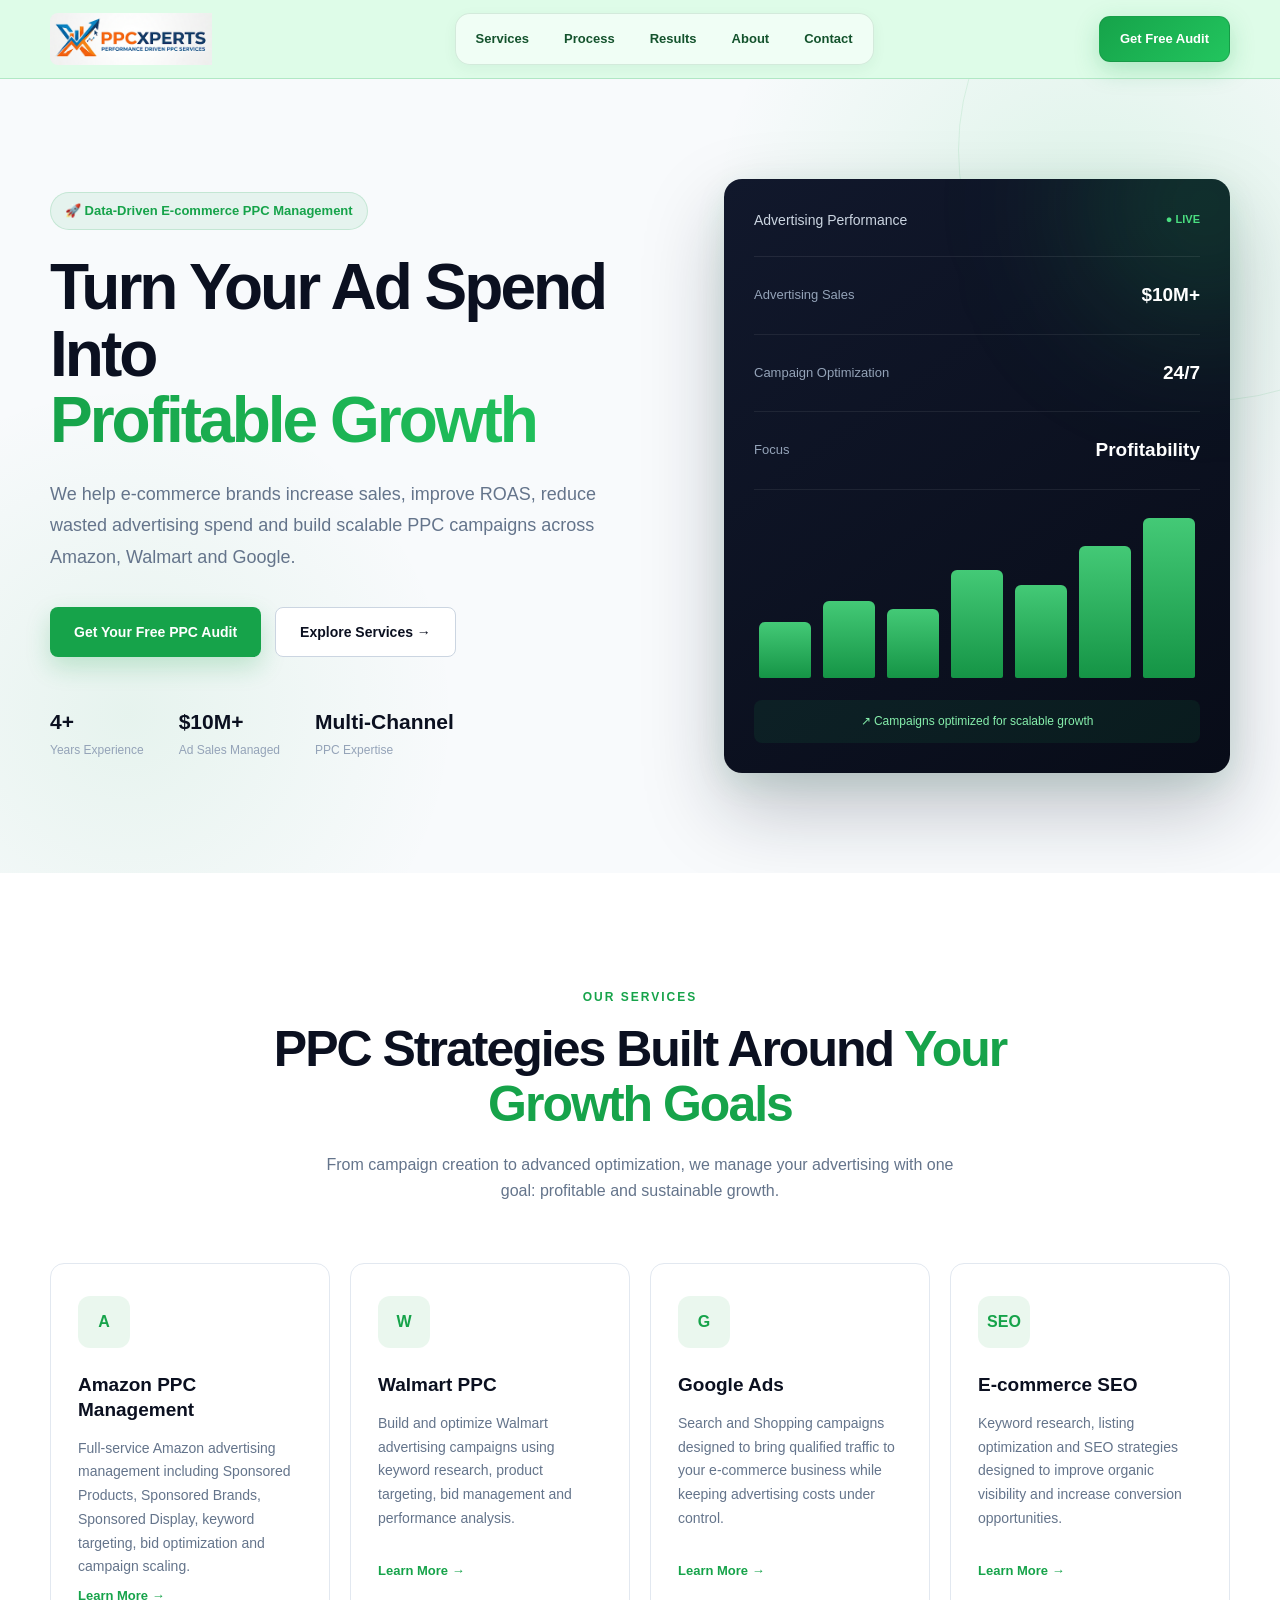
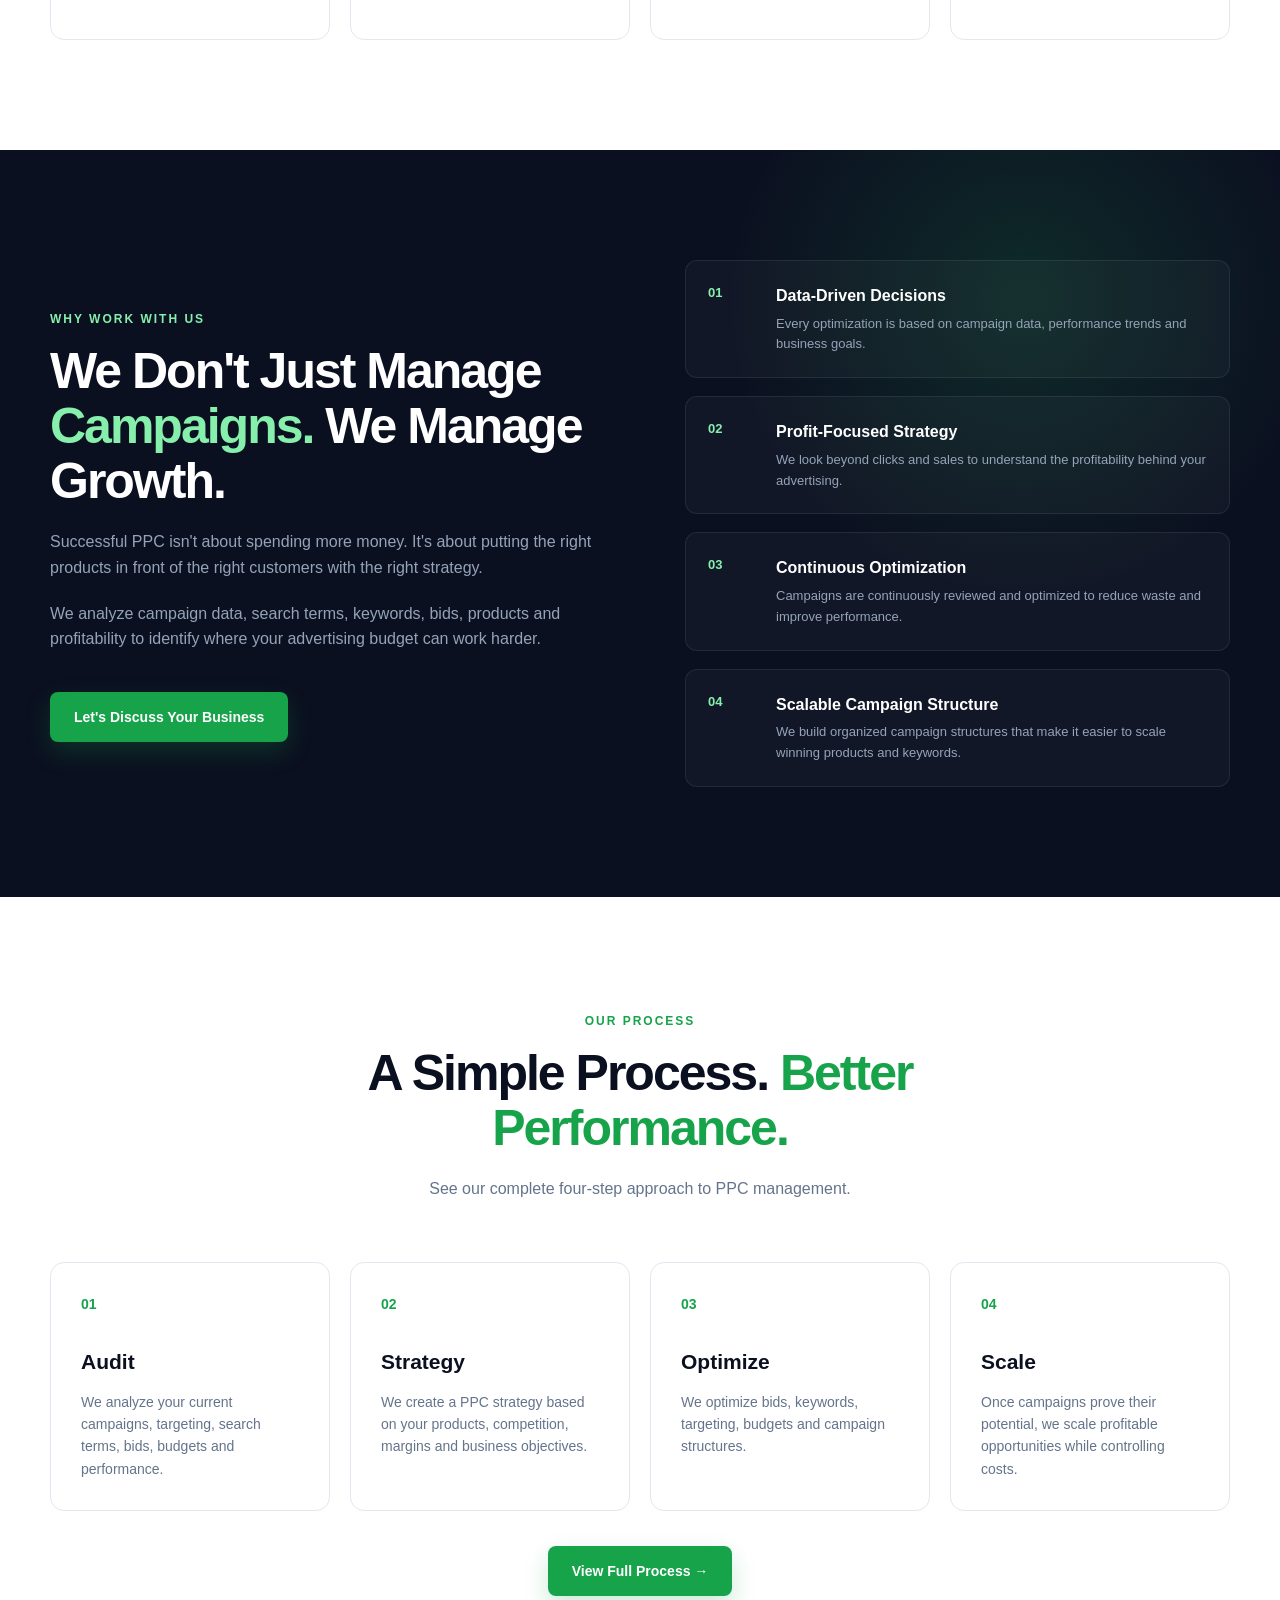
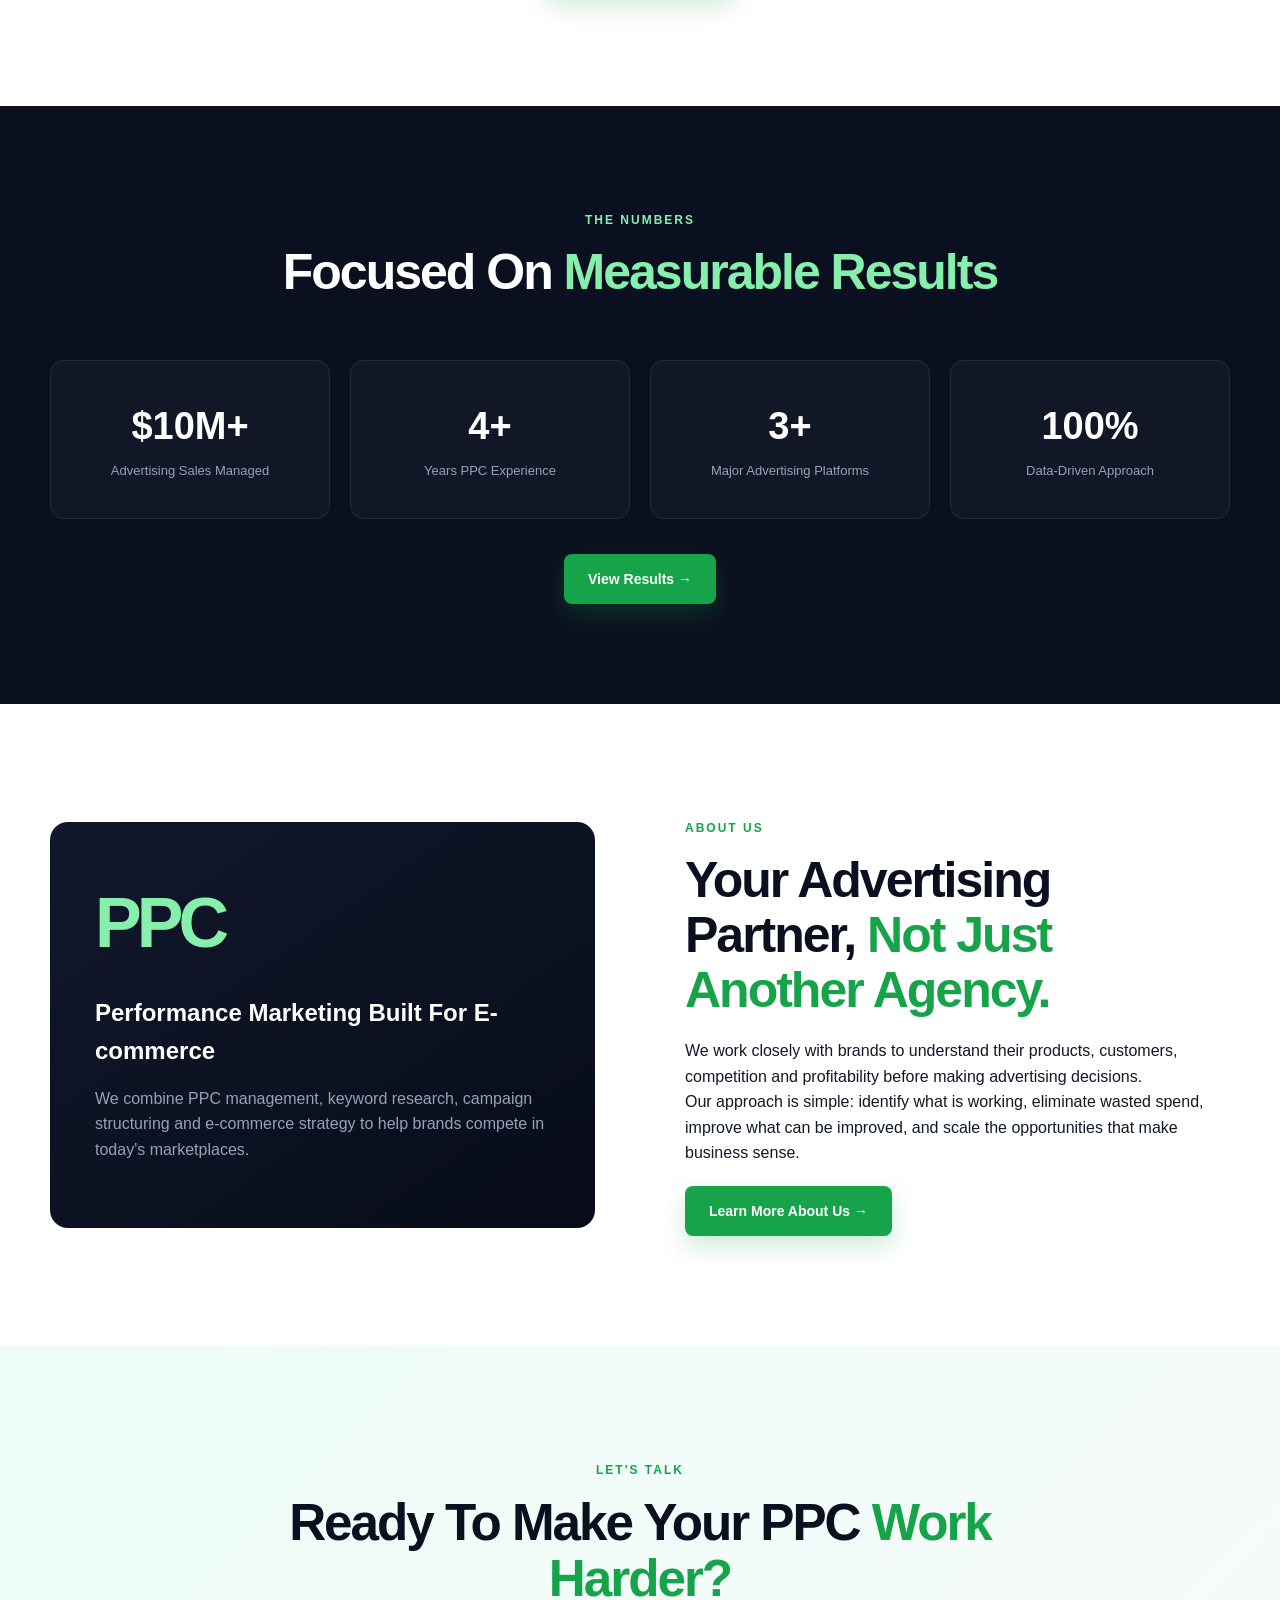
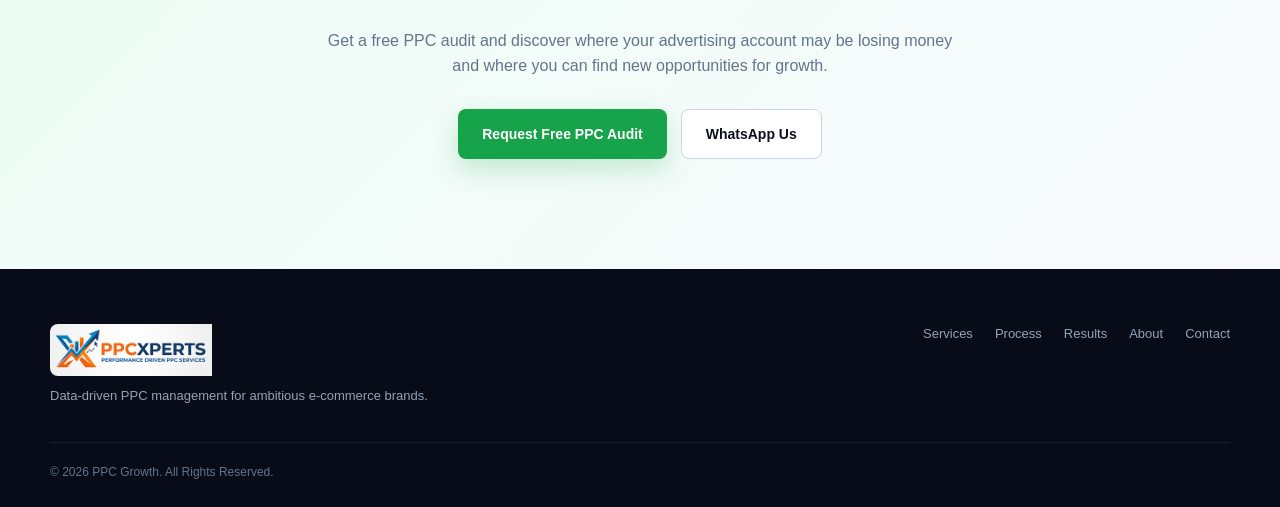
==== commit 9d0130b7: "Update homepage SEO metadata and logo link" ====
--- a/public/index.html
+++ b/public/index.html
@@ -1 +1 @@
-<!DOCTYPE html><html lang="en"><head><meta charset="UTF-8"><meta name="viewport" content="width=device-width,initial-scale=1.0"><title>PPC Agency | Amazon PPC & E-commerce Advertising</title><meta name="description" content="Professional Amazon PPC, Walmart PPC, Google Ads and e-commerce advertising management designed to increase profitable sales and reduce wasted ad spend."><meta name="keywords" content="Amazon PPC Manager, Amazon PPC Agency, Amazon Advertising, Walmart PPC, Google Ads, E-commerce PPC"><meta name="author" content="PPCXPERTs"><link rel="stylesheet" href="style.css"></head><body><header class="header"><div class="container nav"><a href="index.html" class="logo"><img src="logo.jpeg" alt="PPCXPERTs Logo"></a><nav class="nav-links"><a href="services.html">Services</a><a href="process.html">Process</a><a href="results.html">Results</a><a href="about.html">About</a><a href="contact.html">Contact</a></nav><a href="https://mail.google.com/mail/?view=cm&fs=1&to=aftabalampk12@gmail.com&su=Free%20PPC%20Audit%20Request" class="nav-button" target="_blank" rel="noopener noreferrer">Get Free Audit</a></div></header><section class="hero"><div class="container hero-grid"><div class="hero-content"><div class="badge">🚀 Data-Driven E-commerce PPC Management</div><h1>Turn Your Ad Spend Into <span>Profitable Growth</span></h1><p>We help e-commerce brands increase sales, improve ROAS, reduce wasted advertising spend and build scalable PPC campaigns across Amazon, Walmart and Google.</p><div class="hero-buttons"><a href="https://mail.google.com/mail/?view=cm&fs=1&to=aftabalampk12@gmail.com&su=Free%20PPC%20Audit%20Request" class="primary-button" target="_blank" rel="noopener noreferrer">Get Your Free PPC Audit</a><a href="services.html" class="secondary-button">Explore Services →</a></div><div class="hero-trust"><div><strong>4+</strong><span>Years Experience</span></div><div><strong>$10M+</strong><span>Ad Sales Managed</span></div><div><strong>Multi-Channel</strong><span>PPC Expertise</span></div></div></div><div class="hero-card"><div class="card-header"><span>Advertising Performance</span><span class="live">● LIVE</span></div><div class="metric"><span>Advertising Sales</span><strong>$10M+</strong></div><div class="metric"><span>Campaign Optimization</span><strong>24/7</strong></div><div class="metric"><span>Focus</span><strong>Profitability</strong></div><div class="chart"><div class="bar bar1"></div><div class="bar bar2"></div><div class="bar bar3"></div><div class="bar bar4"></div><div class="bar bar5"></div><div class="bar bar6"></div><div class="bar bar7"></div></div><div class="growth">↗ Campaigns optimized for scalable growth</div></div></div></section><section id="services" class="section"><div class="container"><div class="section-heading"><span class="section-label">OUR SERVICES</span><h2>PPC Strategies Built Around <span>Your Growth Goals</span></h2><p>From campaign creation to advanced optimization, we manage your advertising with one goal: profitable and sustainable growth.</p></div><div class="services-grid"><div class="service-card"><div class="service-icon">A</div><h3>Amazon PPC Management</h3><p>Full-service Amazon advertising management including Sponsored Products, Sponsored Brands, Sponsored Display, keyword targeting, bid optimization and campaign scaling.</p><a href="services.html">Learn More →</a></div><div class="service-card"><div class="service-icon">W</div><h3>Walmart PPC</h3><p>Build and optimize Walmart advertising campaigns using keyword research, product targeting, bid management and performance analysis.</p><a href="services.html">Learn More →</a></div><div class="service-card"><div class="service-icon">G</div><h3>Google Ads</h3><p>Search and Shopping campaigns designed to bring qualified traffic to your e-commerce business while keeping advertising costs under control.</p><a href="services.html">Learn More →</a></div><div class="service-card"><div class="service-icon">SEO</div><h3>E-commerce SEO</h3><p>Keyword research, listing optimization and SEO strategies designed to improve organic visibility and increase conversion opportunities.</p><a href="services.html">Learn More →</a></div></div></div></section><section class="section dark-section"><div class="container two-column"><div><span class="section-label">WHY WORK WITH US</span><h2>We Don't Just Manage <span>Campaigns.</span> We Manage Growth.</h2><p>Successful PPC isn't about spending more money. It's about putting the right products in front of the right customers with the right strategy.</p><p>We analyze campaign data, search terms, keywords, bids, products and profitability to identify where your advertising budget can work harder.</p><a href="contact.html" class="primary-button">Let's Discuss Your Business</a></div><div class="benefits"><div class="benefit"><strong>01</strong><div><h3>Data-Driven Decisions</h3><p>Every optimization is based on campaign data, performance trends and business goals.</p></div></div><div class="benefit"><strong>02</strong><div><h3>Profit-Focused Strategy</h3><p>We look beyond clicks and sales to understand the profitability behind your advertising.</p></div></div><div class="benefit"><strong>03</strong><div><h3>Continuous Optimization</h3><p>Campaigns are continuously reviewed and optimized to reduce waste and improve performance.</p></div></div><div class="benefit"><strong>04</strong><div><h3>Scalable Campaign Structure</h3><p>We build organized campaign structures that make it easier to scale winning products and keywords.</p></div></div></div></div></section><section id="process" class="section"><div class="container"><div class="section-heading"><span class="section-label">OUR PROCESS</span><h2>A Simple Process. <span>Better Performance.</span></h2><p>See our complete four-step approach to PPC management.</p></div><div class="process-grid"><div class="process-card"><span>01</span><h3>Audit</h3><p>We analyze your current campaigns, targeting, search terms, bids, budgets and performance.</p></div><div class="process-card"><span>02</span><h3>Strategy</h3><p>We create a PPC strategy based on your products, competition, margins and business objectives.</p></div><div class="process-card"><span>03</span><h3>Optimize</h3><p>We optimize bids, keywords, targeting, budgets and campaign structures.</p></div><div class="process-card"><span>04</span><h3>Scale</h3><p>Once campaigns prove their potential, we scale profitable opportunities while controlling costs.</p></div></div><div style="text-align:center;margin-top:35px"><a href="process.html" class="primary-button">View Full Process →</a></div></div></section><section id="results" class="results-section"><div class="container"><div class="section-heading light"><span class="section-label">THE NUMBERS</span><h2>Focused On <span>Measurable Results</span></h2></div><div class="stats-grid"><div class="stat"><strong>$10M+</strong><span>Advertising Sales Managed</span></div><div class="stat"><strong>4+</strong><span>Years PPC Experience</span></div><div class="stat"><strong>3+</strong><span>Major Advertising Platforms</span></div><div class="stat"><strong>100%</strong><span>Data-Driven Approach</span></div></div><div style="text-align:center;margin-top:35px"><a href="results.html" class="primary-button">View Results →</a></div></div></section><section id="about" class="section"><div class="container two-column"><div class="about-box"><span class="about-number">PPC</span><h3>Performance Marketing Built For E-commerce</h3><p>We combine PPC management, keyword research, campaign structuring and e-commerce strategy to help brands compete in today's marketplaces.</p></div><div><span class="section-label">ABOUT US</span><h2>Your Advertising Partner, <span>Not Just Another Agency.</span></h2><p>We work closely with brands to understand their products, customers, competition and profitability before making advertising decisions.</p><p>Our approach is simple: identify what is working, eliminate wasted spend, improve what can be improved, and scale the opportunities that make business sense.</p><a href="about.html" class="primary-button">Learn More About Us →</a></div></div></section><section id="contact" class="cta-section"><div class="container cta-content"><span class="section-label">LET'S TALK</span><h2>Ready To Make Your PPC <span>Work Harder?</span></h2><p>Get a free PPC audit and discover where your advertising account may be losing money and where you can find new opportunities for growth.</p><div class="cta-buttons"><a href="https://mail.google.com/mail/?view=cm&fs=1&to=aftabalampk12@gmail.com&su=Free%20PPC%20Audit%20Request" class="primary-button" target="_blank" rel="noopener noreferrer">Request Free PPC Audit</a><a href="https://wa.me/923455255464" class="secondary-button" target="_blank" rel="noopener noreferrer">WhatsApp Us</a></div></div></section><footer class="footer"><div class="container footer-content"><div><a href="index.html" class="logo"><img src="logo.jpeg" alt="PPCXPERTs Logo"></a><p>Data-driven PPC management for ambitious e-commerce brands.</p></div><div class="footer-links"><a href="services.html">Services</a><a href="process.html">Process</a><a href="results.html">Results</a><a href="about.html">About</a><a href="contact.html">Contact</a></div></div><div class="container copyright">© 2026 PPCXPERTs. All Rights Reserved.</div></footer><script src="script.js"></script></body></html>+<!DOCTYPE html><html lang="en"><head><meta charset="UTF-8"><meta name="viewport" content="width=device-width,initial-scale=1.0"><title>PPCXPERTs | Amazon, Walmart & Google PPC Management Agency</title><meta name="description" content="Professional Amazon PPC, Walmart PPC, Google Ads and e-commerce advertising management designed to increase profitable sales and reduce wasted ad spend."><meta name="keywords" content="Amazon PPC Manager, Amazon PPC Agency, Amazon Advertising, Walmart PPC, Google Ads, E-commerce PPC"><meta name="author" content="PPCXPERTs"><link rel="icon" href="favicon.ico" type="image/x-icon"><meta property="og:title" content="PPCXPERTs | Amazon, Walmart & Google PPC Management Agency"><meta property="og:description" content="Professional Amazon PPC, Walmart PPC, Google Ads and e-commerce advertising management designed to increase profitable sales and reduce wasted ad spend."><meta property="og:image" content="https://ppcxperts.com/logo.jpeg"><meta property="og:url" content="https://ppcxperts.com/"><meta property="og:type" content="website"><link rel="stylesheet" href="style.css"></head><body><header class="header"><div class="container nav"><a href="/" class="logo"><img src="logo.jpeg" alt="PPCXPERTs Logo"></a><nav class="nav-links"><a href="services.html">Services</a><a href="process.html">Process</a><a href="results.html">Results</a><a href="about.html">About</a><a href="contact.html">Contact</a></nav><a href="https://mail.google.com/mail/?view=cm&fs=1&to=aftabalampk12@gmail.com&su=Free%20PPC%20Audit%20Request" class="nav-button" target="_blank" rel="noopener noreferrer">Get Free Audit</a></div></header><section class="hero"><div class="container hero-grid"><div class="hero-content"><div class="badge">🚀 Data-Driven E-commerce PPC Management</div><h1>Turn Your Ad Spend Into <span>Profitable Growth</span></h1><p>We help e-commerce brands increase sales, improve ROAS, reduce wasted advertising spend and build scalable PPC campaigns across Amazon, Walmart and Google.</p><div class="hero-buttons"><a href="https://mail.google.com/mail/?view=cm&fs=1&to=aftabalampk12@gmail.com&su=Free%20PPC%20Audit%20Request" class="primary-button" target="_blank" rel="noopener noreferrer">Get Your Free PPC Audit</a><a href="services.html" class="secondary-button">Explore Services →</a></div><div class="hero-trust"><div><strong>4+</strong><span>Years Experience</span></div><div><strong>$10M+</strong><span>Ad Sales Managed</span></div><div><strong>Multi-Channel</strong><span>PPC Expertise</span></div></div></div><div class="hero-card"><div class="card-header"><span>Advertising Performance</span><span class="live">● LIVE</span></div><div class="metric"><span>Advertising Sales</span><strong>$10M+</strong></div><div class="metric"><span>Campaign Optimization</span><strong>24/7</strong></div><div class="metric"><span>Focus</span><strong>Profitability</strong></div><div class="chart"><div class="bar bar1"></div><div class="bar bar2"></div><div class="bar bar3"></div><div class="bar bar4"></div><div class="bar bar5"></div><div class="bar bar6"></div><div class="bar bar7"></div></div><div class="growth">↗ Campaigns optimized for scalable growth</div></div></div></section><section id="services" class="section"><div class="container"><div class="section-heading"><span class="section-label">OUR SERVICES</span><h2>PPC Strategies Built Around <span>Your Growth Goals</span></h2><p>From campaign creation to advanced optimization, we manage your advertising with one goal: profitable and sustainable growth.</p></div><div class="services-grid"><div class="service-card"><div class="service-icon">A</div><h3>Amazon PPC Management</h3><p>Full-service Amazon advertising management including Sponsored Products, Sponsored Brands, Sponsored Display, keyword targeting, bid optimization and campaign scaling.</p><a href="services.html">Learn More →</a></div><div class="service-card"><div class="service-icon">W</div><h3>Walmart PPC</h3><p>Build and optimize Walmart advertising campaigns using keyword research, product targeting, bid management and performance analysis.</p><a href="services.html">Learn More →</a></div><div class="service-card"><div class="service-icon">G</div><h3>Google Ads</h3><p>Search and Shopping campaigns designed to bring qualified traffic to your e-commerce business while keeping advertising costs under control.</p><a href="services.html">Learn More →</a></div><div class="service-card"><div class="service-icon">SEO</div><h3>E-commerce SEO</h3><p>Keyword research, listing optimization and SEO strategies designed to improve organic visibility and increase conversion opportunities.</p><a href="services.html">Learn More →</a></div></div></div></section><section class="section dark-section"><div class="container two-column"><div><span class="section-label">WHY WORK WITH US</span><h2>We Don't Just Manage <span>Campaigns.</span> We Manage Growth.</h2><p>Successful PPC isn't about spending more money. It's about putting the right products in front of the right customers with the right strategy.</p><p>We analyze campaign data, search terms, keywords, bids, products and profitability to identify where your advertising budget can work harder.</p><a href="contact.html" class="primary-button">Let's Discuss Your Business</a></div><div class="benefits"><div class="benefit"><strong>01</strong><div><h3>Data-Driven Decisions</h3><p>Every optimization is based on campaign data, performance trends and business goals.</p></div></div><div class="benefit"><strong>02</strong><div><h3>Profit-Focused Strategy</h3><p>We look beyond clicks and sales to understand the profitability behind your advertising.</p></div></div><div class="benefit"><strong>03</strong><div><h3>Continuous Optimization</h3><p>Campaigns are continuously reviewed and optimized to reduce waste and improve performance.</p></div></div><div class="benefit"><strong>04</strong><div><h3>Scalable Campaign Structure</h3><p>We build organized campaign structures that make it easier to scale winning products and keywords.</p></div></div></div></div></section><section id="process" class="section"><div class="container"><div class="section-heading"><span class="section-label">OUR PROCESS</span><h2>A Simple Process. <span>Better Performance.</span></h2><p>See our complete four-step approach to PPC management.</p></div><div class="process-grid"><div class="process-card"><span>01</span><h3>Audit</h3><p>We analyze your current campaigns, targeting, search terms, bids, budgets and performance.</p></div><div class="process-card"><span>02</span><h3>Strategy</h3><p>We create a PPC strategy based on your products, competition, margins and business objectives.</p></div><div class="process-card"><span>03</span><h3>Optimize</h3><p>We optimize bids, keywords, targeting, budgets and campaign structures.</p></div><div class="process-card"><span>04</span><h3>Scale</h3><p>Once campaigns prove their potential, we scale profitable opportunities while controlling costs.</p></div></div><div style="text-align:center;margin-top:35px"><a href="process.html" class="primary-button">View Full Process →</a></div></div></section><section id="results" class="results-section"><div class="container"><div class="section-heading light"><span class="section-label">THE NUMBERS</span><h2>Focused On <span>Measurable Results</span></h2></div><div class="stats-grid"><div class="stat"><strong>$10M+</strong><span>Advertising Sales Managed</span></div><div class="stat"><strong>4+</strong><span>Years PPC Experience</span></div><div class="stat"><strong>3+</strong><span>Major Advertising Platforms</span></div><div class="stat"><strong>100%</strong><span>Data-Driven Approach</span></div></div><div style="text-align:center;margin-top:35px"><a href="results.html" class="primary-button">View Results →</a></div></div></section><section id="about" class="section"><div class="container two-column"><div class="about-box"><span class="about-number">PPC</span><h3>Performance Marketing Built For E-commerce</h3><p>We combine PPC management, keyword research, campaign structuring and e-commerce strategy to help brands compete in today's marketplaces.</p></div><div><span class="section-label">ABOUT US</span><h2>Your Advertising Partner, <span>Not Just Another Agency.</span></h2><p>We work closely with brands to understand their products, customers, competition and profitability before making advertising decisions.</p><p>Our approach is simple: identify what is working, eliminate wasted spend, improve what can be improved, and scale the opportunities that make business sense.</p><a href="about.html" class="primary-button">Learn More About Us →</a></div></div></section><section id="contact" class="cta-section"><div class="container cta-content"><span class="section-label">LET'S TALK</span><h2>Ready To Make Your PPC <span>Work Harder?</span></h2><p>Get a free PPC audit and discover where your advertising account may be losing money and where you can find new opportunities for growth.</p><div class="cta-buttons"><a href="https://mail.google.com/mail/?view=cm&fs=1&to=aftabalampk12@gmail.com&su=Free%20PPC%20Audit%20Request" class="primary-button" target="_blank" rel="noopener noreferrer">Request Free PPC Audit</a><a href="https://wa.me/923455255464" class="secondary-button" target="_blank" rel="noopener noreferrer">WhatsApp Us</a></div></div></section><footer class="footer"><div class="container footer-content"><div><a href="/" class="logo"><img src="logo.jpeg" alt="PPCXPERTs Logo"></a><p>Data-driven PPC management for ambitious e-commerce brands.</p></div><div class="footer-links"><a href="services.html">Services</a><a href="process.html">Process</a><a href="results.html">Results</a><a href="about.html">About</a><a href="contact.html">Contact</a></div></div><div class="container copyright">© 2026 PPCXPERTs. All Rights Reserved.</div></footer><script src="script.js"></script></body></html>
--- a/public/style.css
+++ b/public/style.css
@@ -1,10 +1,8 @@
-/* =========================================
-   PPCXPERTs - Premium Website Styles
-   ========================================= */
-*{margin:0;padding:0;box-sizing:border-box}html{scroll-behavior:smooth}body{font-family:Arial,Helvetica,sans-serif;background:#fff;color:#111827;line-height:1.6;overflow-x:hidden}a{text-decoration:none;color:inherit}img{max-width:100%;display:block}button,a{-webkit-tap-highlight-color:transparent}:root{--primary:#635bff;--primary-dark:#5148e5;--secondary:#8b5cf6;--dark:#0b1020;--dark-light:#151b2e;--text:#111827;--muted:#64748b;--light:#f8fafc;--border:#e2e8f0;--white:#fff;--success:#22c55e}.container{width:min(1180px,calc(100% - 40px));margin:0 auto}
-/* ---------- PREMIUM NAVIGATION ---------- */
-.header{position:sticky;top:0;z-index:1000;width:100%;background:rgba(7,10,22,.90);backdrop-filter:blur(18px);-webkit-backdrop-filter:blur(18px);border-bottom:1px solid rgba(139,92,246,.20);box-shadow:0 8px 30px rgba(7,10,22,.12)}.nav{min-height:78px;display:flex;align-items:center;justify-content:space-between;gap:28px}.logo{font-size:26px;font-weight:900;letter-spacing:-1.3px;color:#fff;white-space:nowrap;position:relative}.logo span{background:linear-gradient(100deg,#8b5cf6,#635bff);-webkit-background-clip:text;background-clip:text;color:transparent}.logo:after{content:"";position:absolute;left:0;bottom:-5px;width:30px;height:3px;border-radius:10px;background:linear-gradient(90deg,#8b5cf6,#635bff)}.nav-links{display:flex;align-items:center;gap:7px;padding:6px;border:1px solid rgba(255,255,255,.08);border-radius:15px;background:rgba(255,255,255,.045)}.nav-links a{position:relative;color:#cbd5e1;font-size:13px;font-weight:700;padding:9px 14px;border-radius:10px;transition:all .25s ease}.nav-links a:after{content:"";position:absolute;left:50%;bottom:4px;width:0;height:2px;border-radius:4px;background:#a78bfa;transform:translateX(-50%);transition:width .25s ease}.nav-links a:hover{color:#fff;background:rgba(139,92,246,.13);transform:translateY(-1px)}.nav-links a:hover:after{width:18px}.nav-button{position:relative;display:inline-flex;align-items:center;justify-content:center;padding:12px 20px;border:1px solid rgba(167,139,250,.45);border-radius:11px;background:linear-gradient(135deg,#635bff,#8b5cf6);color:#fff;font-size:13px;font-weight:800;box-shadow:0 8px 24px rgba(99,91,255,.28);overflow:hidden;transition:all .25s ease}.nav-button:before{content:"";position:absolute;inset:0;background:linear-gradient(110deg,transparent 25%,rgba(255,255,255,.24) 50%,transparent 75%);transform:translateX(-120%);transition:transform .6s ease}.nav-button:hover{transform:translateY(-2px);box-shadow:0 12px 30px rgba(99,91,255,.42)}.nav-button:hover:before{transform:translateX(120%)}
-/* ---------- MOBILE NAV ---------- */
-@media(max-width:900px){.nav{gap:14px}.nav-links{gap:2px}.nav-links a{padding:8px 9px;font-size:12px}.nav-button{padding:11px 14px;font-size:12px}}@media(max-width:680px){.nav{min-height:68px}.nav-links{display:none}.nav-button{padding:10px 14px}.logo{font-size:23px}}
+/* PPCXPERTs - Premium Website Styles */
+*{margin:0;padding:0;box-sizing:border-box}html{scroll-behavior:smooth}body{font-family:Arial,Helvetica,sans-serif;background:#fff;color:#111827;line-height:1.6;overflow-x:hidden}a{text-decoration:none;color:inherit}img{max-width:100%;display:block}button,a{-webkit-tap-highlight-color:transparent}:root{--primary:#16a34a;--primary-dark:#15803d;--secondary:#22c55e;--dark:#0b1020;--dark-light:#151b2e;--text:#111827;--muted:#64748b;--light:#f8fafc;--border:#e2e8f0;--white:#fff;--success:#22c55e}.container{width:min(1180px,calc(100% - 40px));margin:0 auto}
+/* ---------- PREMIUM LIGHT-GREEN NAVIGATION ---------- */
+.header{position:sticky;top:0;z-index:1000;width:100%;background:rgba(220,252,231,.94);backdrop-filter:blur(18px);-webkit-backdrop-filter:blur(18px);border-bottom:1px solid rgba(22,163,74,.22);box-shadow:0 8px 30px rgba(22,101,52,.12)}.nav{min-height:78px;display:flex;align-items:center;justify-content:space-between;gap:28px}.logo{display:flex;align-items:center;width:clamp(155px,14vw,190px);height:52px;position:relative;flex:0 0 auto}.logo img{width:100%;height:100%;object-fit:contain;object-position:left center;border-radius:8px}.nav-links{display:flex;align-items:center;gap:7px;padding:6px;border:1px solid rgba(22,101,52,.13);border-radius:15px;background:rgba(255,255,255,.55);box-shadow:0 4px 14px rgba(22,101,52,.06)}.nav-links a{position:relative;color:#14532d;font-size:13px;font-weight:700;padding:9px 14px;border-radius:10px;transition:all .25s ease}.nav-links a:after{content:"";position:absolute;left:50%;bottom:4px;width:0;height:2px;border-radius:4px;background:#16a34a;transform:translateX(-50%);transition:width .25s ease}.nav-links a:hover{color:#166534;background:rgba(187,247,208,.65);transform:translateY(-1px)}.nav-links a:hover:after{width:18px}.nav-button{position:relative;display:inline-flex;align-items:center;justify-content:center;padding:12px 20px;border:1px solid rgba(21,128,61,.35);border-radius:11px;background:linear-gradient(135deg,#16a34a,#22c55e);color:#fff;font-size:13px;font-weight:800;box-shadow:0 8px 24px rgba(22,163,74,.25);overflow:hidden;transition:all .25s ease;white-space:nowrap}.nav-button:before{content:"";position:absolute;inset:0;background:linear-gradient(110deg,transparent 25%,rgba(255,255,255,.28) 50%,transparent 75%);transform:translateX(-120%);transition:transform .6s ease}.nav-button:hover{transform:translateY(-2px);box-shadow:0 12px 30px rgba(22,163,74,.34)}.nav-button:hover:before{transform:translateX(120%)}
+/* ---------- RESPONSIVE LOGO / NAV ---------- */
+@media(max-width:900px){.nav{gap:14px}.logo{width:clamp(135px,22vw,170px);height:48px}.nav-links{gap:2px}.nav-links a{padding:8px 9px;font-size:12px}.nav-button{padding:11px 14px;font-size:12px}}@media(max-width:680px){.nav{min-height:68px}.logo{width:140px;height:44px}.nav-links{display:none}.nav-button{padding:10px 14px}.container{width:min(100% - 28px,1180px)}}
 /* ---------- ORIGINAL SITE SECTIONS ---------- */
-.hero{position:relative;min-height:720px;display:flex;align-items:center;padding:100px 0;background:radial-gradient(circle at 85% 20%,rgba(99,91,255,.16),transparent 30%),radial-gradient(circle at 10% 80%,rgba(139,92,246,.10),transparent 25%),#f8fafc;overflow:hidden}.hero::before{content:"";position:absolute;width:500px;height:500px;border:1px solid rgba(99,91,255,.10);border-radius:50%;right:-180px;top:-180px}.hero-grid{display:grid;grid-template-columns:1.08fr .92fr;align-items:center;gap:80px}.hero-content{position:relative;z-index:2}.badge{display:inline-flex;align-items:center;padding:8px 14px;margin-bottom:24px;border-radius:50px;background:rgba(99,91,255,.08);border:1px solid rgba(99,91,255,.16);color:var(--primary);font-size:13px;font-weight:700}.hero h1{max-width:720px;font-size:clamp(46px,5vw,70px);line-height:1.04;letter-spacing:-3px;color:var(--dark);margin-bottom:25px}.hero h1 span{display:block;background:linear-gradient(100deg,var(--primary),var(--secondary));-webkit-background-clip:text;background-clip:text;color:transparent}.hero-content>p{max-width:650px;color:#64748b;font-size:18px;line-height:1.75;margin-bottom:34px}.hero-buttons{display:flex;flex-wrap:wrap;gap:14px;margin-bottom:48px}.primary-button,.secondary-button{display:inline-flex;align-items:center;justify-content:center;min-height:50px;padding:0 24px;border-radius:8px;font-size:14px;font-weight:700;transition:all .25s ease}.primary-button{background:var(--primary);color:#fff;box-shadow:0 10px 25px rgba(99,91,255,.22)}.primary-button:hover{background:var(--primary-dark);transform:translateY(-3px);box-shadow:0 15px 30px rgba(99,91,255,.30)}.secondary-button{border:1px solid #cbd5e1;background:#fff;color:var(--dark)}.secondary-button:hover{border-color:var(--primary);color:var(--primary);transform:translateY(-3px)}.hero-trust{display:flex;flex-wrap:wrap;gap:35px}.hero-trust div{display:flex;flex-direction:column}.hero-trust strong{color:var(--dark);font-size:21px;font-weight:800}.hero-trust span{color:#94a3b8;font-size:12px;margin-top:2px}.hero-card{position:relative;padding:30px;border-radius:18px;background:linear-gradient(145deg,#11182c,#080c18);color:#fff;box-shadow:0 35px 80px rgba(15,23,42,.25),0 10px 30px rgba(99,91,255,.10);overflow:hidden}.hero-card::before{content:"";position:absolute;width:250px;height:250px;border-radius:50%;background:rgba(99,91,255,.18);filter:blur(70px);right:-100px;top:-100px}.card-header{position:relative;z-index:1;display:flex;justify-content:space-between;align-items:center;padding-bottom:25px;border-bottom:1px solid rgba(255,255,255,.08);font-size:14px;color:#cbd5e1}.live{color:#4ade80;font-size:11px;font-weight:800}.metric{position:relative;z-index:1;display:flex;align-items:center;justify-content:space-between;padding:23px 0;border-bottom:1px solid rgba(255,255,255,.07)}.metric span{color:#94a3b8;font-size:13px}.metric strong{color:#fff;font-size:19px}.chart{position:relative;z-index:1;height:160px;margin-top:28px;display:flex;align-items:flex-end;gap:12px;padding:0 5px}.bar{flex:1;border-radius:6px 6px 2px 2px;background:linear-gradient(to top,var(--primary),#9b8cff);opacity:.9;animation:growBar 1s ease-out}.bar1{height:35%}.bar2{height:48%}.bar3{height:43%}.bar4{height:67%}.bar5{height:58%}.bar6{height:82%}.bar7{height:100%}@keyframes growBar{from{height:0}}.growth{position:relative;z-index:1;margin-top:22px;padding:12px;border-radius:8px;background:rgba(34,197,94,.08);color:#86efac;text-align:center;font-size:12px}.section{padding:110px 0;background:#fff}.section-heading{max-width:760px;margin:0 auto 60px;text-align:center}.section-label{display:inline-block;margin-bottom:15px;color:var(--primary);font-size:12px;font-weight:800;letter-spacing:2px}.section-heading h2,.two-column h2{color:var(--dark);font-size:clamp(35px,4vw,50px);line-height:1.1;letter-spacing:-2px;margin-bottom:20px}.section-heading h2 span,.two-column h2 span{color:var(--primary)}.section-heading p{max-width:650px;margin:0 auto;color:var(--muted);font-size:16px}.services-grid{display:grid;grid-template-columns:repeat(4,1fr);gap:20px}.service-card{padding:32px 27px;border:1px solid var(--border);border-radius:14px;background:#fff;transition:all .3s ease}.service-card:hover{transform:translateY(-7px);border-color:rgba(99,91,255,.35);box-shadow:0 20px 45px rgba(15,23,42,.08)}.service-icon{width:52px;height:52px;display:flex;align-items:center;justify-content:center;margin-bottom:25px;border-radius:12px;background:rgba(99,91,255,.09);color:var(--primary);font-size:16px;font-weight:800}.service-card h3{margin-bottom:14px;color:var(--dark);font-size:19px;line-height:1.3}.service-card p{min-height:145px;color:var(--muted);font-size:14px;line-height:1.7}.service-card a{color:var(--primary);font-size:13px;font-weight:800}.dark-section{background:radial-gradient(circle at 80% 20%,rgba(99,91,255,.15),transparent 25%),var(--dark);color:#fff}.dark-section .section-label{color:#a5b4fc}.dark-section h2{color:#fff}.dark-section h2 span{color:#a5b4fc}.dark-section p{color:#94a3b8}.two-column{display:grid;grid-template-columns:1fr 1fr;align-items:center;gap:90px}.two-column>div:first-child>p{max-width:600px;margin-bottom:20px}.two-column .primary-button{margin-top:20px}.benefits{display:flex;flex-direction:column;gap:18px}.benefit{display:grid;grid-template-columns:50px 1fr;gap:18px;padding:22px;border:1px solid rgba(255,255,255,.08);border-radius:12px;background:rgba(255,255,255,.03);transition:all .25s ease}.benefit:hover{background:rgba(255,255,255,.06);border-color:rgba(165,180,252,.25)}.benefit>strong{color:#a5b4fc;font-size:13px}.benefit h3{color:#fff;font-size:16px;margin-bottom:5px}.benefit p{margin:0;font-size:13px}.process-grid{display:grid;grid-template-columns:repeat(4,1fr);gap:20px}.process-card{position:relative;padding:30px;border-radius:14px;border:1px solid var(--border);background:#fff}.process-card>span{display:block;margin-bottom:30px;color:var(--primary);font-size:14px;font-weight:900}.process-card h3{color:var(--dark);font-size:21px;margin-bottom:12px}.process-card p{color:var(--muted);font-size:14px}.results-section{padding:100px 0;background:var(--dark)}.section-heading.light h2{color:#fff}.section-heading.light h2 span{color:#a5b4fc}.section-heading.light .section-label{color:#a5b4fc}.stats-grid{display:grid;grid-template-columns:repeat(4,1fr);gap:20px}.stat{padding:35px 25px;text-align:center;border:1px solid rgba(255,255,255,.08);border-radius:14px;background:rgba(255,255,255,.03)}.stat strong{display:block;color:#fff;font-size:38px}.stat span{color:#94a3b8;font-size:13px}.about-box{padding:45px;border-radius:18px;background:linear-gradient(145deg,#11182c,#080c18);color:#fff}.about-number{display:block;color:#a5b4fc;font-size:70px;font-weight:900;letter-spacing:-5px}.about-box h3{font-size:24px;margin:15px 0}.about-box p{color:#94a3b8}.cta-section{padding:110px 0;background:linear-gradient(135deg,#eef2ff,#f8fafc);text-align:center}.cta-content{max-width:800px}.cta-content h2{font-size:clamp(35px,4vw,52px);line-height:1.1;letter-spacing:-2px;color:var(--dark);margin-bottom:20px}.cta-content h2 span{color:var(--primary)}.cta-content>p{color:var(--muted);max-width:650px;margin:0 auto 30px}.cta-buttons{display:flex;justify-content:center;gap:14px;flex-wrap:wrap}.footer{padding:55px 0 25px;background:#080c18;color:#fff}.footer-content{display:flex;justify-content:space-between;gap:30px;padding-bottom:35px;border-bottom:1px solid rgba(255,255,255,.08)}.footer p{color:#94a3b8;font-size:13px;margin-top:10px}.footer-links{display:flex;gap:22px;flex-wrap:wrap}.footer-links a{color:#94a3b8;font-size:13px}.footer-links a:hover{color:#fff}.copyright{padding-top:20px;color:#64748b;font-size:12px}@media(max-width:1000px){.services-grid,.process-grid,.stats-grid{grid-template-columns:repeat(2,1fr)}.hero-grid{grid-template-columns:1fr;gap:45px}.two-column{grid-template-columns:1fr;gap:50px}}@media(max-width:680px){.container{width:min(100% - 28px,1180px)}.hero{padding:75px 0}.section{padding:75px 0}.services-grid,.process-grid,.stats-grid{grid-template-columns:1fr}.hero h1{font-size:44px;letter-spacing:-2px}.hero-trust{gap:22px}.footer-content{flex-direction:column}.footer-links{gap:15px}.cta-section{padding:75px 0}}
+.hero{position:relative;min-height:720px;display:flex;align-items:center;padding:100px 0;background:radial-gradient(circle at 85% 20%,rgba(34,197,94,.13),transparent 30%),radial-gradient(circle at 10% 80%,rgba(22,163,74,.08),transparent 25%),#f8fafc;overflow:hidden}.hero::before{content:"";position:absolute;width:500px;height:500px;border:1px solid rgba(22,163,74,.10);border-radius:50%;right:-180px;top:-180px}.hero-grid{display:grid;grid-template-columns:1.08fr .92fr;align-items:center;gap:80px}.hero-content{position:relative;z-index:2}.badge{display:inline-flex;align-items:center;padding:8px 14px;margin-bottom:24px;border-radius:50px;background:rgba(22,163,74,.08);border:1px solid rgba(22,163,74,.16);color:var(--primary);font-size:13px;font-weight:700}.hero h1{max-width:720px;font-size:clamp(46px,5vw,70px);line-height:1.04;letter-spacing:-3px;color:var(--dark);margin-bottom:25px}.hero h1 span{display:block;background:linear-gradient(100deg,var(--primary),var(--secondary));-webkit-background-clip:text;background-clip:text;color:transparent}.hero-content>p{max-width:650px;color:#64748b;font-size:18px;line-height:1.75;margin-bottom:34px}.hero-buttons{display:flex;flex-wrap:wrap;gap:14px;margin-bottom:48px}.primary-button,.secondary-button{display:inline-flex;align-items:center;justify-content:center;min-height:50px;padding:0 24px;border-radius:8px;font-size:14px;font-weight:700;transition:all .25s ease}.primary-button{background:var(--primary);color:#fff;box-shadow:0 10px 25px rgba(22,163,74,.22)}.primary-button:hover{background:var(--primary-dark);transform:translateY(-3px);box-shadow:0 15px 30px rgba(22,163,74,.30)}.secondary-button{border:1px solid #cbd5e1;background:#fff;color:var(--dark)}.secondary-button:hover{border-color:var(--primary);color:var(--primary);transform:translateY(-3px)}.hero-trust{display:flex;flex-wrap:wrap;gap:35px}.hero-trust div{display:flex;flex-direction:column}.hero-trust strong{color:var(--dark);font-size:21px;font-weight:800}.hero-trust span{color:#94a3b8;font-size:12px;margin-top:2px}.hero-card{position:relative;padding:30px;border-radius:18px;background:linear-gradient(145deg,#11182c,#080c18);color:#fff;box-shadow:0 35px 80px rgba(15,23,42,.25),0 10px 30px rgba(22,163,74,.10);overflow:hidden}.hero-card::before{content:"";position:absolute;width:250px;height:250px;border-radius:50%;background:rgba(34,197,94,.18);filter:blur(70px);right:-100px;top:-100px}.card-header{position:relative;z-index:1;display:flex;justify-content:space-between;align-items:center;padding-bottom:25px;border-bottom:1px solid rgba(255,255,255,.08);font-size:14px;color:#cbd5e1}.live{color:#4ade80;font-size:11px;font-weight:800}.metric{position:relative;z-index:1;display:flex;align-items:center;justify-content:space-between;padding:23px 0;border-bottom:1px solid rgba(255,255,255,.07)}.metric span{color:#94a3b8;font-size:13px}.metric strong{color:#fff;font-size:19px}.chart{position:relative;z-index:1;height:160px;margin-top:28px;display:flex;align-items:flex-end;gap:12px;padding:0 5px}.bar{flex:1;border-radius:6px 6px 2px 2px;background:linear-gradient(to top,var(--primary),#4ade80);opacity:.9;animation:growBar 1s ease-out}.bar1{height:35%}.bar2{height:48%}.bar3{height:43%}.bar4{height:67%}.bar5{height:58%}.bar6{height:82%}.bar7{height:100%}@keyframes growBar{from{height:0}}.growth{position:relative;z-index:1;margin-top:22px;padding:12px;border-radius:8px;background:rgba(34,197,94,.08);color:#86efac;text-align:center;font-size:12px}.section{padding:110px 0;background:#fff}.section-heading{max-width:760px;margin:0 auto 60px;text-align:center}.section-label{display:inline-block;margin-bottom:15px;color:var(--primary);font-size:12px;font-weight:800;letter-spacing:2px}.section-heading h2,.two-column h2{color:var(--dark);font-size:clamp(35px,4vw,50px);line-height:1.1;letter-spacing:-2px;margin-bottom:20px}.section-heading h2 span,.two-column h2 span{color:var(--primary)}.section-heading p{max-width:650px;margin:0 auto;color:var(--muted);font-size:16px}.services-grid{display:grid;grid-template-columns:repeat(4,1fr);gap:20px}.service-card{padding:32px 27px;border:1px solid var(--border);border-radius:14px;background:#fff;transition:all .3s ease}.service-card:hover{transform:translateY(-7px);border-color:rgba(22,163,74,.35);box-shadow:0 20px 45px rgba(15,23,42,.08)}.service-icon{width:52px;height:52px;display:flex;align-items:center;justify-content:center;margin-bottom:25px;border-radius:12px;background:rgba(22,163,74,.09);color:var(--primary);font-size:16px;font-weight:800}.service-card h3{margin-bottom:14px;color:var(--dark);font-size:19px;line-height:1.3}.service-card p{min-height:145px;color:var(--muted);font-size:14px;line-height:1.7}.service-card a{color:var(--primary);font-size:13px;font-weight:800}.dark-section{background:radial-gradient(circle at 80% 20%,rgba(34,197,94,.15),transparent 25%),var(--dark);color:#fff}.dark-section .section-label{color:#86efac}.dark-section h2{color:#fff}.dark-section h2 span{color:#86efac}.dark-section p{color:#94a3b8}.two-column{display:grid;grid-template-columns:1fr 1fr;align-items:center;gap:90px}.two-column>div:first-child>p{max-width:600px;margin-bottom:20px}.two-column .primary-button{margin-top:20px}.benefits{display:flex;flex-direction:column;gap:18px}.benefit{display:grid;grid-template-columns:50px 1fr;gap:18px;padding:22px;border:1px solid rgba(255,255,255,.08);border-radius:12px;background:rgba(255,255,255,.03);transition:all .25s ease}.benefit:hover{background:rgba(255,255,255,.06);border-color:rgba(134,239,172,.25)}.benefit>strong{color:#86efac;font-size:13px}.benefit h3{color:#fff;font-size:16px;margin-bottom:5px}.benefit p{margin:0;font-size:13px}.process-grid{display:grid;grid-template-columns:repeat(4,1fr);gap:20px}.process-card{position:relative;padding:30px;border-radius:14px;border:1px solid var(--border);background:#fff}.process-card>span{display:block;margin-bottom:30px;color:var(--primary);font-size:14px;font-weight:900}.process-card h3{color:var(--dark);font-size:21px;margin-bottom:12px}.process-card p{color:var(--muted);font-size:14px}.results-section{padding:100px 0;background:var(--dark)}.section-heading.light h2{color:#fff}.section-heading.light h2 span{color:#86efac}.section-heading.light .section-label{color:#86efac}.stats-grid{display:grid;grid-template-columns:repeat(4,1fr);gap:20px}.stat{padding:35px 25px;text-align:center;border:1px solid rgba(255,255,255,.08);border-radius:14px;background:rgba(255,255,255,.03)}.stat strong{display:block;color:#fff;font-size:38px}.stat span{color:#94a3b8;font-size:13px}.about-box{padding:45px;border-radius:18px;background:linear-gradient(145deg,#11182c,#080c18);color:#fff}.about-number{display:block;color:#86efac;font-size:70px;font-weight:900;letter-spacing:-5px}.about-box h3{font-size:24px;margin:15px 0}.about-box p{color:#94a3b8}.cta-section{padding:110px 0;background:linear-gradient(135deg,#ecfdf5,#f8fafc);text-align:center}.cta-content{max-width:800px}.cta-content h2{font-size:clamp(35px,4vw,52px);line-height:1.1;letter-spacing:-2px;color:var(--dark);margin-bottom:20px}.cta-content h2 span{color:var(--primary)}.cta-content>p{color:var(--muted);max-width:650px;margin:0 auto 30px}.cta-buttons{display:flex;justify-content:center;gap:14px;flex-wrap:wrap}.footer{padding:55px 0 25px;background:#080c18;color:#fff}.footer-content{display:flex;justify-content:space-between;gap:30px;padding-bottom:35px;border-bottom:1px solid rgba(255,255,255,.08)}.footer p{color:#94a3b8;font-size:13px;margin-top:10px}.footer-links{display:flex;gap:22px;flex-wrap:wrap}.footer-links a{color:#94a3b8;font-size:13px}.footer-links a:hover{color:#fff}.copyright{padding-top:20px;color:#64748b;font-size:12px}@media(max-width:1000px){.services-grid,.process-grid,.stats-grid{grid-template-columns:repeat(2,1fr)}.hero-grid{grid-template-columns:1fr;gap:45px}.two-column{grid-template-columns:1fr;gap:50px}}@media(max-width:680px){.hero{padding:75px 0}.section{padding:75px 0}.services-grid,.process-grid,.stats-grid{grid-template-columns:1fr}.hero h1{font-size:44px;letter-spacing:-2px}.hero-trust{gap:22px}.footer-content{flex-direction:column}.footer-links{gap:15px}.cta-section{padding:75px 0}}
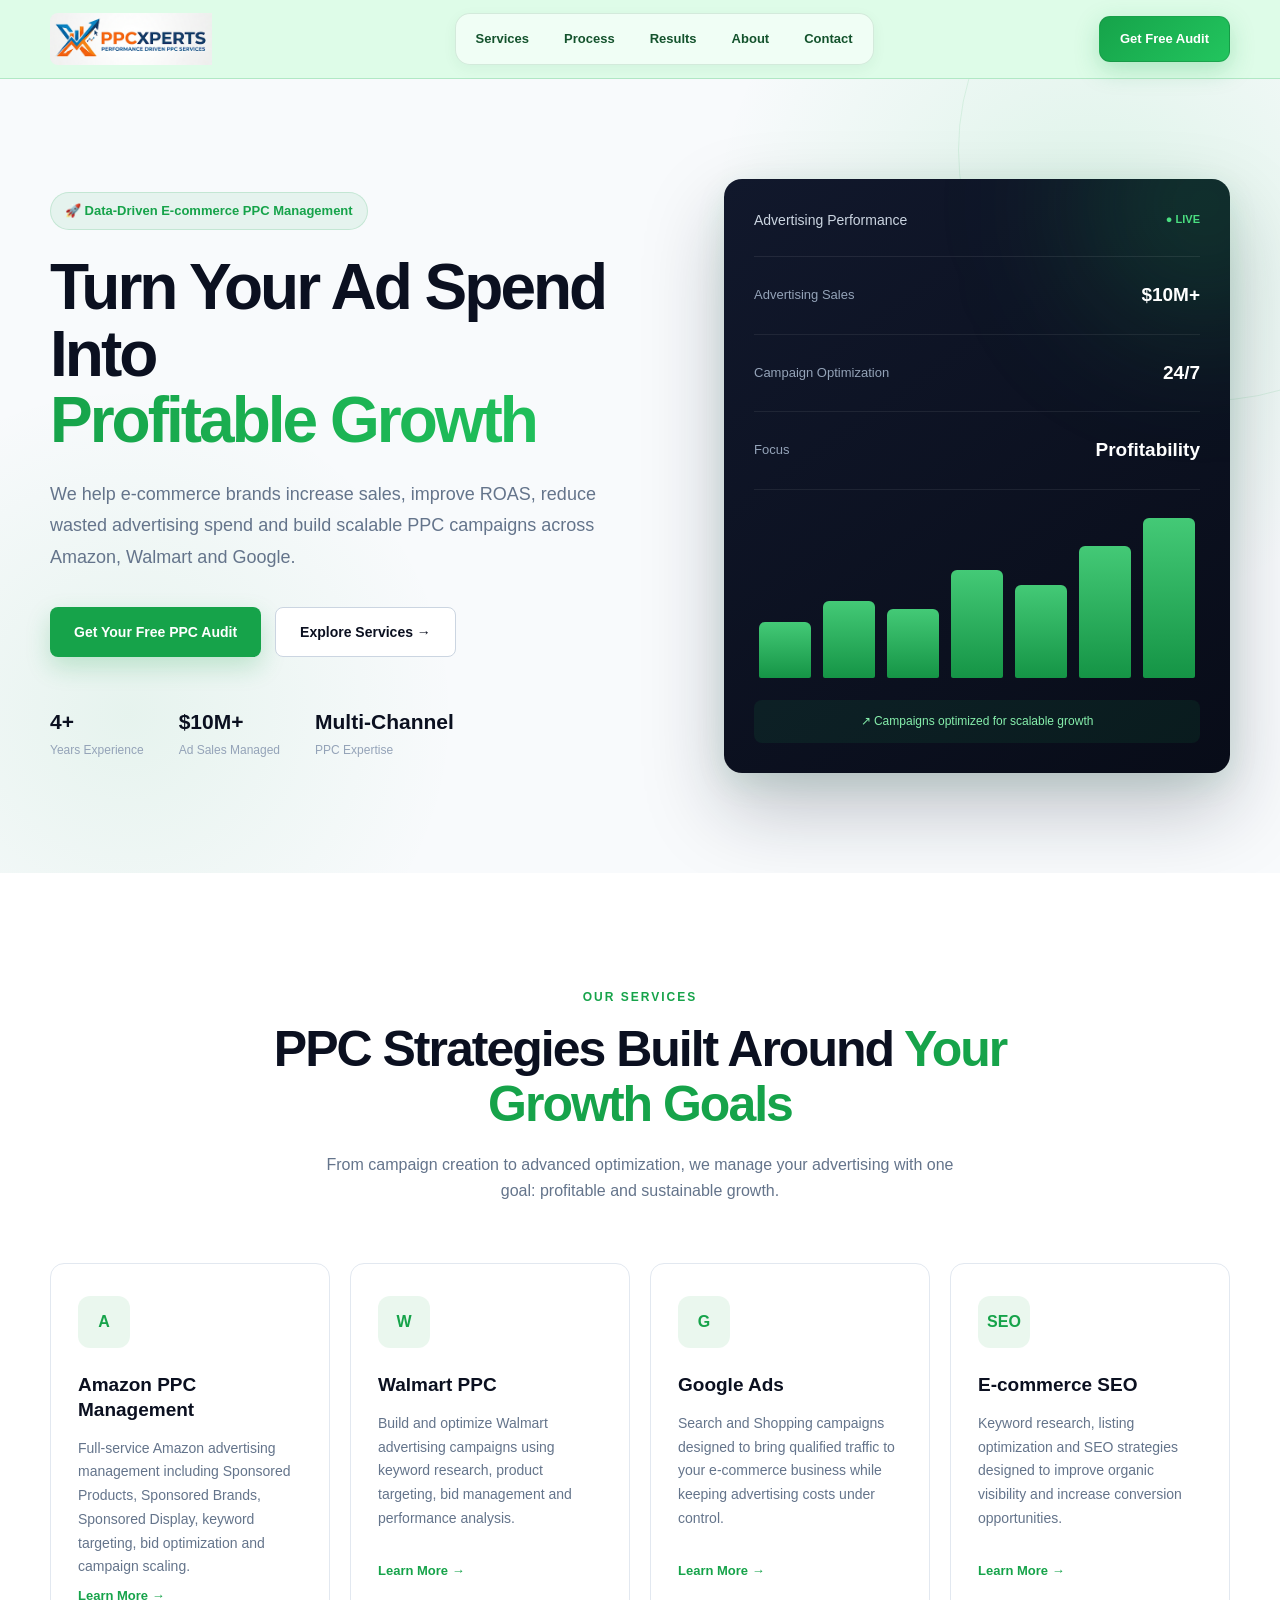
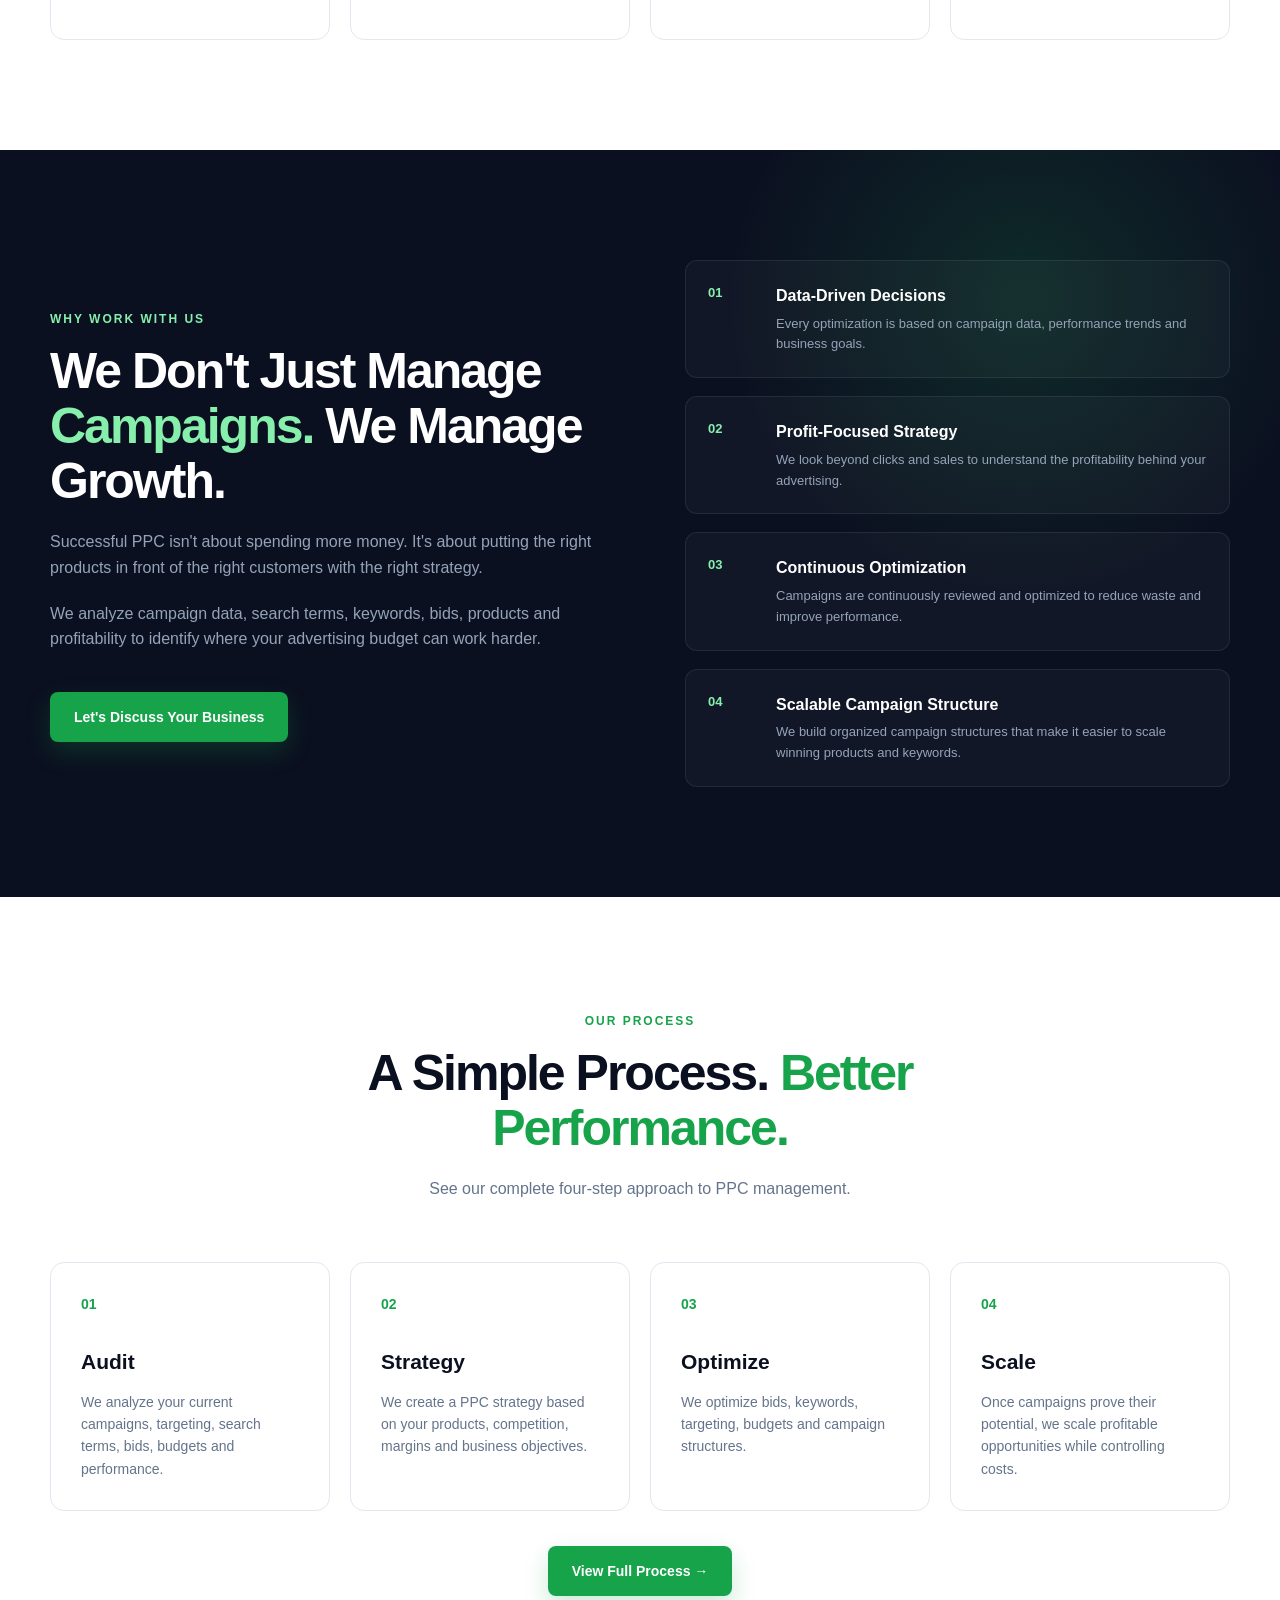
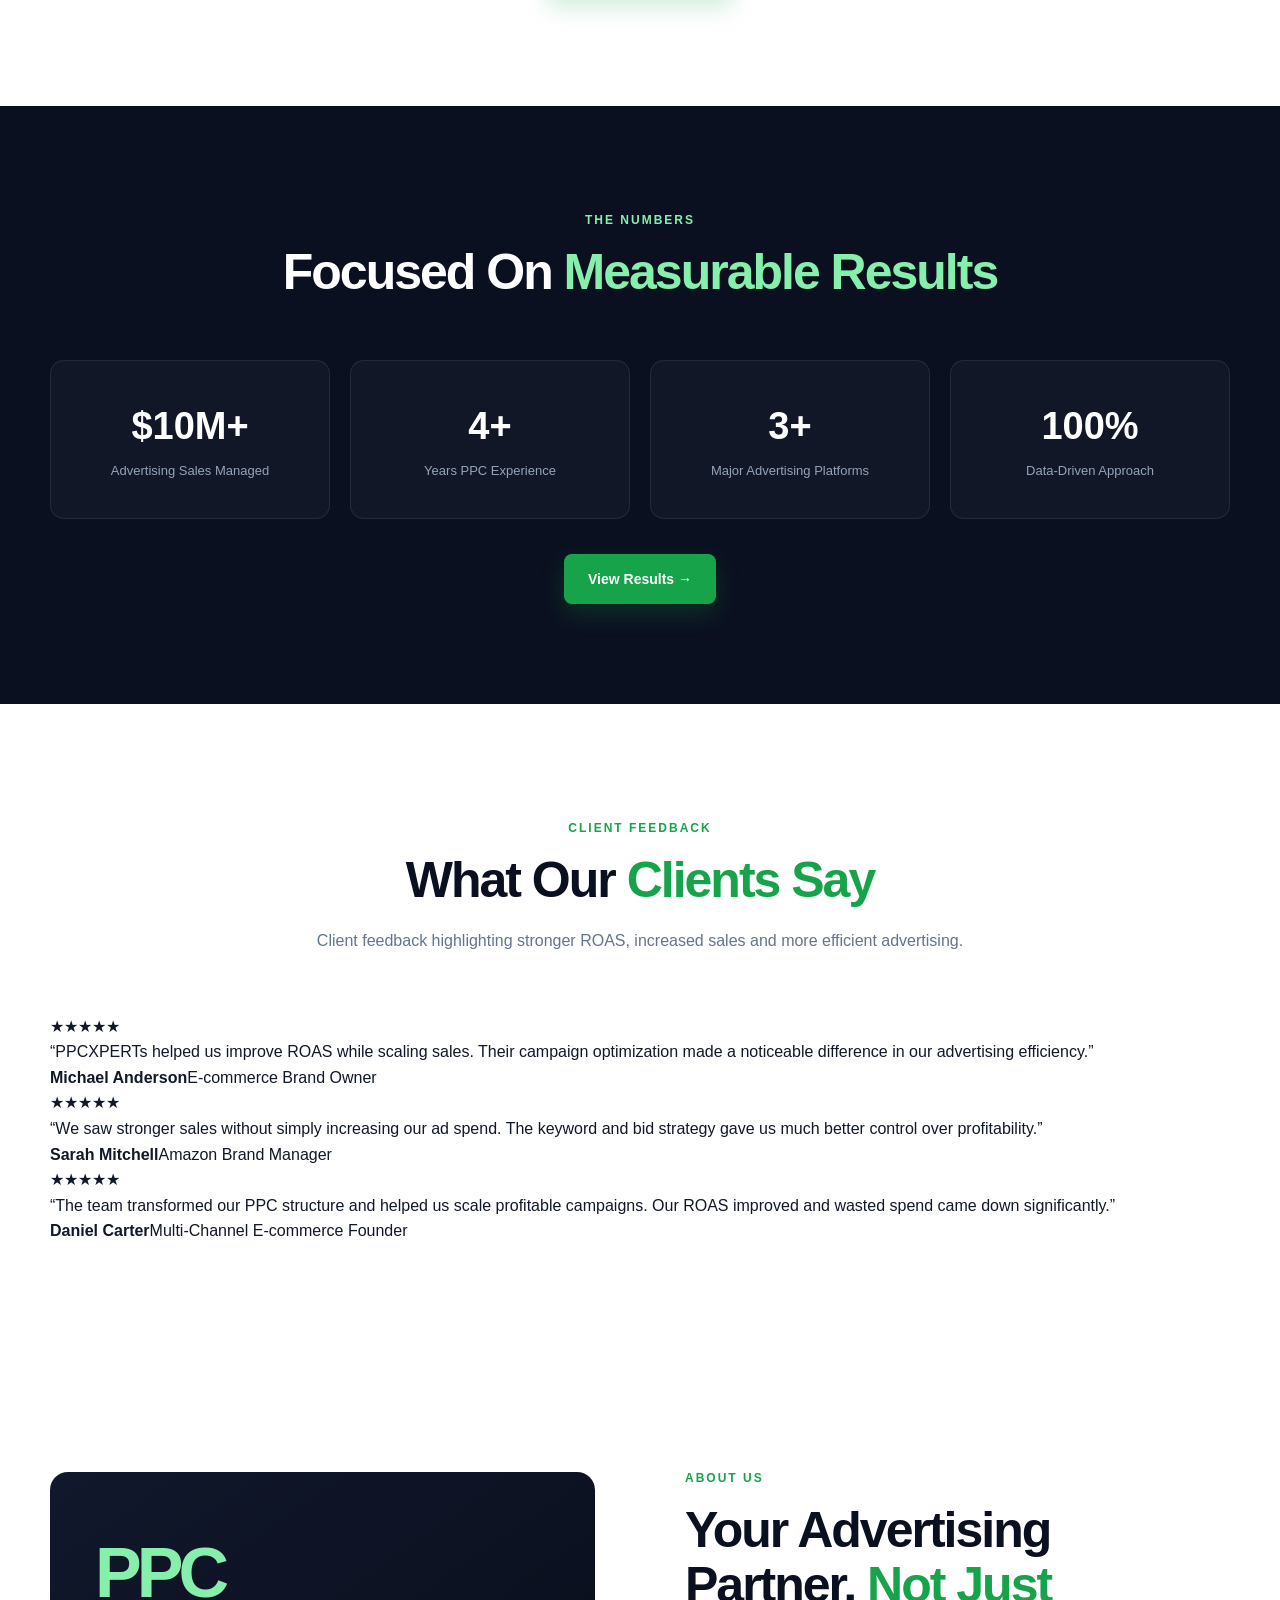
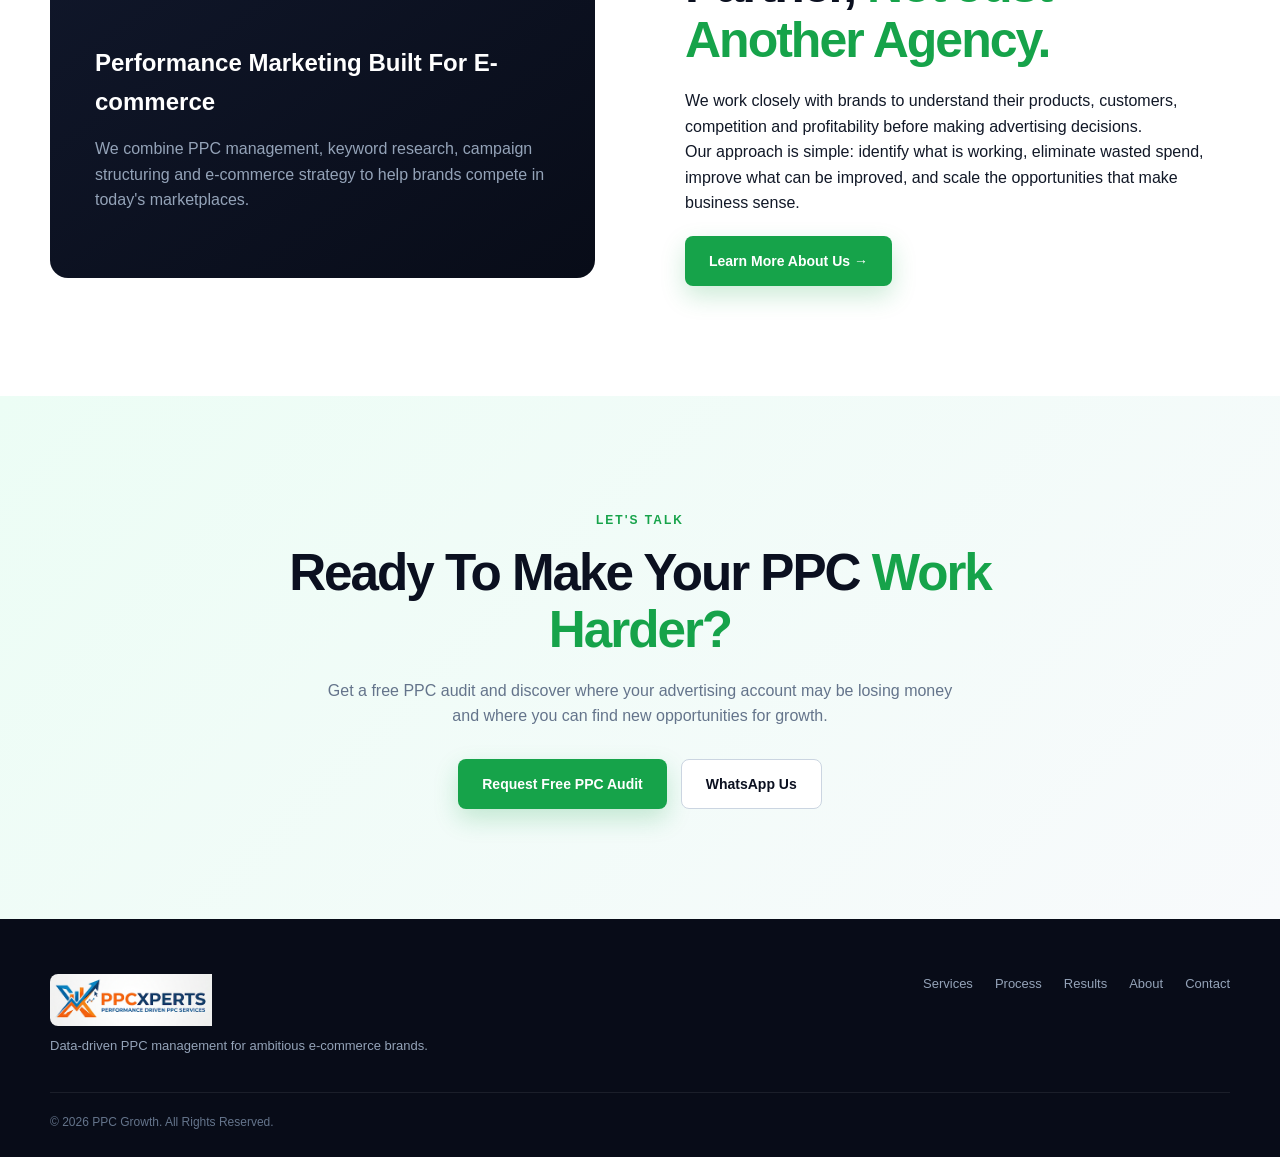
==== commit 4554ccd0: "Add testimonials section to homepage" ====
--- a/public/index.html
+++ b/public/index.html
@@ -1 +1 @@
-<!DOCTYPE html><html lang="en"><head><meta charset="UTF-8"><meta name="viewport" content="width=device-width,initial-scale=1.0"><title>PPCXPERTs | Amazon, Walmart & Google PPC Management Agency</title><meta name="description" content="Professional Amazon PPC, Walmart PPC, Google Ads and e-commerce advertising management designed to increase profitable sales and reduce wasted ad spend."><meta name="keywords" content="Amazon PPC Manager, Amazon PPC Agency, Amazon Advertising, Walmart PPC, Google Ads, E-commerce PPC"><meta name="author" content="PPCXPERTs"><link rel="icon" href="favicon.ico" type="image/x-icon"><meta property="og:title" content="PPCXPERTs | Amazon, Walmart & Google PPC Management Agency"><meta property="og:description" content="Professional Amazon PPC, Walmart PPC, Google Ads and e-commerce advertising management designed to increase profitable sales and reduce wasted ad spend."><meta property="og:image" content="https://ppcxperts.com/logo.jpeg"><meta property="og:url" content="https://ppcxperts.com/"><meta property="og:type" content="website"><link rel="stylesheet" href="style.css"></head><body><header class="header"><div class="container nav"><a href="/" class="logo"><img src="logo.jpeg" alt="PPCXPERTs Logo"></a><nav class="nav-links"><a href="services.html">Services</a><a href="process.html">Process</a><a href="results.html">Results</a><a href="about.html">About</a><a href="contact.html">Contact</a></nav><a href="https://mail.google.com/mail/?view=cm&fs=1&to=aftabalampk12@gmail.com&su=Free%20PPC%20Audit%20Request" class="nav-button" target="_blank" rel="noopener noreferrer">Get Free Audit</a></div></header><section class="hero"><div class="container hero-grid"><div class="hero-content"><div class="badge">🚀 Data-Driven E-commerce PPC Management</div><h1>Turn Your Ad Spend Into <span>Profitable Growth</span></h1><p>We help e-commerce brands increase sales, improve ROAS, reduce wasted advertising spend and build scalable PPC campaigns across Amazon, Walmart and Google.</p><div class="hero-buttons"><a href="https://mail.google.com/mail/?view=cm&fs=1&to=aftabalampk12@gmail.com&su=Free%20PPC%20Audit%20Request" class="primary-button" target="_blank" rel="noopener noreferrer">Get Your Free PPC Audit</a><a href="services.html" class="secondary-button">Explore Services →</a></div><div class="hero-trust"><div><strong>4+</strong><span>Years Experience</span></div><div><strong>$10M+</strong><span>Ad Sales Managed</span></div><div><strong>Multi-Channel</strong><span>PPC Expertise</span></div></div></div><div class="hero-card"><div class="card-header"><span>Advertising Performance</span><span class="live">● LIVE</span></div><div class="metric"><span>Advertising Sales</span><strong>$10M+</strong></div><div class="metric"><span>Campaign Optimization</span><strong>24/7</strong></div><div class="metric"><span>Focus</span><strong>Profitability</strong></div><div class="chart"><div class="bar bar1"></div><div class="bar bar2"></div><div class="bar bar3"></div><div class="bar bar4"></div><div class="bar bar5"></div><div class="bar bar6"></div><div class="bar bar7"></div></div><div class="growth">↗ Campaigns optimized for scalable growth</div></div></div></section><section id="services" class="section"><div class="container"><div class="section-heading"><span class="section-label">OUR SERVICES</span><h2>PPC Strategies Built Around <span>Your Growth Goals</span></h2><p>From campaign creation to advanced optimization, we manage your advertising with one goal: profitable and sustainable growth.</p></div><div class="services-grid"><div class="service-card"><div class="service-icon">A</div><h3>Amazon PPC Management</h3><p>Full-service Amazon advertising management including Sponsored Products, Sponsored Brands, Sponsored Display, keyword targeting, bid optimization and campaign scaling.</p><a href="services.html">Learn More →</a></div><div class="service-card"><div class="service-icon">W</div><h3>Walmart PPC</h3><p>Build and optimize Walmart advertising campaigns using keyword research, product targeting, bid management and performance analysis.</p><a href="services.html">Learn More →</a></div><div class="service-card"><div class="service-icon">G</div><h3>Google Ads</h3><p>Search and Shopping campaigns designed to bring qualified traffic to your e-commerce business while keeping advertising costs under control.</p><a href="services.html">Learn More →</a></div><div class="service-card"><div class="service-icon">SEO</div><h3>E-commerce SEO</h3><p>Keyword research, listing optimization and SEO strategies designed to improve organic visibility and increase conversion opportunities.</p><a href="services.html">Learn More →</a></div></div></div></section><section class="section dark-section"><div class="container two-column"><div><span class="section-label">WHY WORK WITH US</span><h2>We Don't Just Manage <span>Campaigns.</span> We Manage Growth.</h2><p>Successful PPC isn't about spending more money. It's about putting the right products in front of the right customers with the right strategy.</p><p>We analyze campaign data, search terms, keywords, bids, products and profitability to identify where your advertising budget can work harder.</p><a href="contact.html" class="primary-button">Let's Discuss Your Business</a></div><div class="benefits"><div class="benefit"><strong>01</strong><div><h3>Data-Driven Decisions</h3><p>Every optimization is based on campaign data, performance trends and business goals.</p></div></div><div class="benefit"><strong>02</strong><div><h3>Profit-Focused Strategy</h3><p>We look beyond clicks and sales to understand the profitability behind your advertising.</p></div></div><div class="benefit"><strong>03</strong><div><h3>Continuous Optimization</h3><p>Campaigns are continuously reviewed and optimized to reduce waste and improve performance.</p></div></div><div class="benefit"><strong>04</strong><div><h3>Scalable Campaign Structure</h3><p>We build organized campaign structures that make it easier to scale winning products and keywords.</p></div></div></div></div></section><section id="process" class="section"><div class="container"><div class="section-heading"><span class="section-label">OUR PROCESS</span><h2>A Simple Process. <span>Better Performance.</span></h2><p>See our complete four-step approach to PPC management.</p></div><div class="process-grid"><div class="process-card"><span>01</span><h3>Audit</h3><p>We analyze your current campaigns, targeting, search terms, bids, budgets and performance.</p></div><div class="process-card"><span>02</span><h3>Strategy</h3><p>We create a PPC strategy based on your products, competition, margins and business objectives.</p></div><div class="process-card"><span>03</span><h3>Optimize</h3><p>We optimize bids, keywords, targeting, budgets and campaign structures.</p></div><div class="process-card"><span>04</span><h3>Scale</h3><p>Once campaigns prove their potential, we scale profitable opportunities while controlling costs.</p></div></div><div style="text-align:center;margin-top:35px"><a href="process.html" class="primary-button">View Full Process →</a></div></div></section><section id="results" class="results-section"><div class="container"><div class="section-heading light"><span class="section-label">THE NUMBERS</span><h2>Focused On <span>Measurable Results</span></h2></div><div class="stats-grid"><div class="stat"><strong>$10M+</strong><span>Advertising Sales Managed</span></div><div class="stat"><strong>4+</strong><span>Years PPC Experience</span></div><div class="stat"><strong>3+</strong><span>Major Advertising Platforms</span></div><div class="stat"><strong>100%</strong><span>Data-Driven Approach</span></div></div><div style="text-align:center;margin-top:35px"><a href="results.html" class="primary-button">View Results →</a></div></div></section><section id="about" class="section"><div class="container two-column"><div class="about-box"><span class="about-number">PPC</span><h3>Performance Marketing Built For E-commerce</h3><p>We combine PPC management, keyword research, campaign structuring and e-commerce strategy to help brands compete in today's marketplaces.</p></div><div><span class="section-label">ABOUT US</span><h2>Your Advertising Partner, <span>Not Just Another Agency.</span></h2><p>We work closely with brands to understand their products, customers, competition and profitability before making advertising decisions.</p><p>Our approach is simple: identify what is working, eliminate wasted spend, improve what can be improved, and scale the opportunities that make business sense.</p><a href="about.html" class="primary-button">Learn More About Us →</a></div></div></section><section id="contact" class="cta-section"><div class="container cta-content"><span class="section-label">LET'S TALK</span><h2>Ready To Make Your PPC <span>Work Harder?</span></h2><p>Get a free PPC audit and discover where your advertising account may be losing money and where you can find new opportunities for growth.</p><div class="cta-buttons"><a href="https://mail.google.com/mail/?view=cm&fs=1&to=aftabalampk12@gmail.com&su=Free%20PPC%20Audit%20Request" class="primary-button" target="_blank" rel="noopener noreferrer">Request Free PPC Audit</a><a href="https://wa.me/923455255464" class="secondary-button" target="_blank" rel="noopener noreferrer">WhatsApp Us</a></div></div></section><footer class="footer"><div class="container footer-content"><div><a href="/" class="logo"><img src="logo.jpeg" alt="PPCXPERTs Logo"></a><p>Data-driven PPC management for ambitious e-commerce brands.</p></div><div class="footer-links"><a href="services.html">Services</a><a href="process.html">Process</a><a href="results.html">Results</a><a href="about.html">About</a><a href="contact.html">Contact</a></div></div><div class="container copyright">© 2026 PPCXPERTs. All Rights Reserved.</div></footer><script src="script.js"></script></body></html>+<!DOCTYPE html><html lang="en"><head><meta charset="UTF-8"><meta name="viewport" content="width=device-width,initial-scale=1.0"><title>PPCXPERTs | Amazon, Walmart & Google PPC Management Agency</title><meta name="description" content="Professional Amazon PPC, Walmart PPC, Google Ads and e-commerce advertising management designed to increase profitable sales and reduce wasted ad spend."><meta name="keywords" content="Amazon PPC Manager, Amazon PPC Agency, Amazon Advertising, Walmart PPC, Google Ads, E-commerce PPC"><meta name="author" content="PPCXPERTs"><link rel="icon" href="favicon.ico" type="image/x-icon"><meta property="og:title" content="PPCXPERTs | Amazon, Walmart & Google PPC Management Agency"><meta property="og:description" content="Professional Amazon PPC, Walmart PPC, Google Ads and e-commerce advertising management designed to increase profitable sales and reduce wasted ad spend."><meta property="og:image" content="https://ppcxperts.com/logo.jpeg"><meta property="og:url" content="https://ppcxperts.com/"><meta property="og:type" content="website"><link rel="stylesheet" href="style.css"></head><body><header class="header"><div class="container nav"><a href="/" class="logo"><img src="logo.jpeg" alt="PPCXPERTs Logo"></a><nav class="nav-links"><a href="services.html">Services</a><a href="process.html">Process</a><a href="results.html">Results</a><a href="about.html">About</a><a href="contact.html">Contact</a></nav><a href="https://mail.google.com/mail/?view=cm&fs=1&to=aftabalampk12@gmail.com&su=Free%20PPC%20Audit%20Request" class="nav-button" target="_blank" rel="noopener noreferrer">Get Free Audit</a></div></header><section class="hero"><div class="container hero-grid"><div class="hero-content"><div class="badge">🚀 Data-Driven E-commerce PPC Management</div><h1>Turn Your Ad Spend Into <span>Profitable Growth</span></h1><p>We help e-commerce brands increase sales, improve ROAS, reduce wasted advertising spend and build scalable PPC campaigns across Amazon, Walmart and Google.</p><div class="hero-buttons"><a href="https://mail.google.com/mail/?view=cm&fs=1&to=aftabalampk12@gmail.com&su=Free%20PPC%20Audit%20Request" class="primary-button" target="_blank" rel="noopener noreferrer">Get Your Free PPC Audit</a><a href="services.html" class="secondary-button">Explore Services →</a></div><div class="hero-trust"><div><strong>4+</strong><span>Years Experience</span></div><div><strong>$10M+</strong><span>Ad Sales Managed</span></div><div><strong>Multi-Channel</strong><span>PPC Expertise</span></div></div></div><div class="hero-card"><div class="card-header"><span>Advertising Performance</span><span class="live">● LIVE</span></div><div class="metric"><span>Advertising Sales</span><strong>$10M+</strong></div><div class="metric"><span>Campaign Optimization</span><strong>24/7</strong></div><div class="metric"><span>Focus</span><strong>Profitability</strong></div><div class="chart"><div class="bar bar1"></div><div class="bar bar2"></div><div class="bar bar3"></div><div class="bar bar4"></div><div class="bar bar5"></div><div class="bar bar6"></div><div class="bar bar7"></div></div><div class="growth">↗ Campaigns optimized for scalable growth</div></div></div></section><section id="services" class="section"><div class="container"><div class="section-heading"><span class="section-label">OUR SERVICES</span><h2>PPC Strategies Built Around <span>Your Growth Goals</span></h2><p>From campaign creation to advanced optimization, we manage your advertising with one goal: profitable and sustainable growth.</p></div><div class="services-grid"><div class="service-card"><div class="service-icon">A</div><h3>Amazon PPC Management</h3><p>Full-service Amazon advertising management including Sponsored Products, Sponsored Brands, Sponsored Display, keyword targeting, bid optimization and campaign scaling.</p><a href="services.html">Learn More →</a></div><div class="service-card"><div class="service-icon">W</div><h3>Walmart PPC</h3><p>Build and optimize Walmart advertising campaigns using keyword research, product targeting, bid management and performance analysis.</p><a href="services.html">Learn More →</a></div><div class="service-card"><div class="service-icon">G</div><h3>Google Ads</h3><p>Search and Shopping campaigns designed to bring qualified traffic to your e-commerce business while keeping advertising costs under control.</p><a href="services.html">Learn More →</a></div><div class="service-card"><div class="service-icon">SEO</div><h3>E-commerce SEO</h3><p>Keyword research, listing optimization and SEO strategies designed to improve organic visibility and increase conversion opportunities.</p><a href="services.html">Learn More →</a></div></div></div></section><section class="section dark-section"><div class="container two-column"><div><span class="section-label">WHY WORK WITH US</span><h2>We Don't Just Manage <span>Campaigns.</span> We Manage Growth.</h2><p>Successful PPC isn't about spending more money. It's about putting the right products in front of the right customers with the right strategy.</p><p>We analyze campaign data, search terms, keywords, bids, products and profitability to identify where your advertising budget can work harder.</p><a href="contact.html" class="primary-button">Let's Discuss Your Business</a></div><div class="benefits"><div class="benefit"><strong>01</strong><div><h3>Data-Driven Decisions</h3><p>Every optimization is based on campaign data, performance trends and business goals.</p></div></div><div class="benefit"><strong>02</strong><div><h3>Profit-Focused Strategy</h3><p>We look beyond clicks and sales to understand the profitability behind your advertising.</p></div></div><div class="benefit"><strong>03</strong><div><h3>Continuous Optimization</h3><p>Campaigns are continuously reviewed and optimized to reduce waste and improve performance.</p></div></div><div class="benefit"><strong>04</strong><div><h3>Scalable Campaign Structure</h3><p>We build organized campaign structures that make it easier to scale winning products and keywords.</p></div></div></div></div></section><section id="process" class="section"><div class="container"><div class="section-heading"><span class="section-label">OUR PROCESS</span><h2>A Simple Process. <span>Better Performance.</span></h2><p>See our complete four-step approach to PPC management.</p></div><div class="process-grid"><div class="process-card"><span>01</span><h3>Audit</h3><p>We analyze your current campaigns, targeting, search terms, bids, budgets and performance.</p></div><div class="process-card"><span>02</span><h3>Strategy</h3><p>We create a PPC strategy based on your products, competition, margins and business objectives.</p></div><div class="process-card"><span>03</span><h3>Optimize</h3><p>We optimize bids, keywords, targeting, budgets and campaign structures.</p></div><div class="process-card"><span>04</span><h3>Scale</h3><p>Once campaigns prove their potential, we scale profitable opportunities while controlling costs.</p></div></div><div style="text-align:center;margin-top:35px"><a href="process.html" class="primary-button">View Full Process →</a></div></div></section><section id="results" class="results-section"><div class="container"><div class="section-heading light"><span class="section-label">THE NUMBERS</span><h2>Focused On <span>Measurable Results</span></h2></div><div class="stats-grid"><div class="stat"><strong>$10M+</strong><span>Advertising Sales Managed</span></div><div class="stat"><strong>4+</strong><span>Years PPC Experience</span></div><div class="stat"><strong>3+</strong><span>Major Advertising Platforms</span></div><div class="stat"><strong>100%</strong><span>Data-Driven Approach</span></div></div><div style="text-align:center;margin-top:35px"><a href="results.html" class="primary-button">View Results →</a></div></div></section><section id="testimonials" class="section testimonials-section"><div class="container"><div class="section-heading"><span class="section-label">CLIENT FEEDBACK</span><h2>What Our <span>Clients Say</span></h2><p>Client feedback highlighting stronger ROAS, increased sales and more efficient advertising.</p></div><div class="testimonials-grid"><article class="testimonial-card"><div class="testimonial-stars" aria-label="5 out of 5 stars">★★★★★</div><blockquote>“PPCXPERTs helped us improve ROAS while scaling sales. Their campaign optimization made a noticeable difference in our advertising efficiency.”</blockquote><div class="testimonial-author"><strong>Michael Anderson</strong><span>E-commerce Brand Owner</span></div></article><article class="testimonial-card"><div class="testimonial-stars" aria-label="5 out of 5 stars">★★★★★</div><blockquote>“We saw stronger sales without simply increasing our ad spend. The keyword and bid strategy gave us much better control over profitability.”</blockquote><div class="testimonial-author"><strong>Sarah Mitchell</strong><span>Amazon Brand Manager</span></div></article><article class="testimonial-card"><div class="testimonial-stars" aria-label="5 out of 5 stars">★★★★★</div><blockquote>“The team transformed our PPC structure and helped us scale profitable campaigns. Our ROAS improved and wasted spend came down significantly.”</blockquote><div class="testimonial-author"><strong>Daniel Carter</strong><span>Multi-Channel E-commerce Founder</span></div></article></div></div></section><section id="about" class="section"><div class="container two-column"><div class="about-box"><span class="about-number">PPC</span><h3>Performance Marketing Built For E-commerce</h3><p>We combine PPC management, keyword research, campaign structuring and e-commerce strategy to help brands compete in today's marketplaces.</p></div><div><span class="section-label">ABOUT US</span><h2>Your Advertising Partner, <span>Not Just Another Agency.</span></h2><p>We work closely with brands to understand their products, customers, competition and profitability before making advertising decisions.</p><p>Our approach is simple: identify what is working, eliminate wasted spend, improve what can be improved, and scale the opportunities that make business sense.</p><a href="about.html" class="primary-button">Learn More About Us →</a></div></div></section><section id="contact" class="cta-section"><div class="container cta-content"><span class="section-label">LET'S TALK</span><h2>Ready To Make Your PPC <span>Work Harder?</span></h2><p>Get a free PPC audit and discover where your advertising account may be losing money and where you can find new opportunities for growth.</p><div class="cta-buttons"><a href="https://mail.google.com/mail/?view=cm&fs=1&to=aftabalampk12@gmail.com&su=Free%20PPC%20Audit%20Request" class="primary-button" target="_blank" rel="noopener noreferrer">Request Free PPC Audit</a><a href="https://wa.me/923455255464" class="secondary-button" target="_blank" rel="noopener noreferrer">WhatsApp Us</a></div></div></section><footer class="footer"><div class="container footer-content"><div><a href="/" class="logo"><img src="logo.jpeg" alt="PPCXPERTs Logo"></a><p>Data-driven PPC management for ambitious e-commerce brands.</p></div><div class="footer-links"><a href="services.html">Services</a><a href="process.html">Process</a><a href="results.html">Results</a><a href="about.html">About</a><a href="contact.html">Contact</a></div></div><div class="container copyright">© 2026 PPCXPERTs. All Rights Reserved.</div></footer><script src="script.js"></script></body></html>
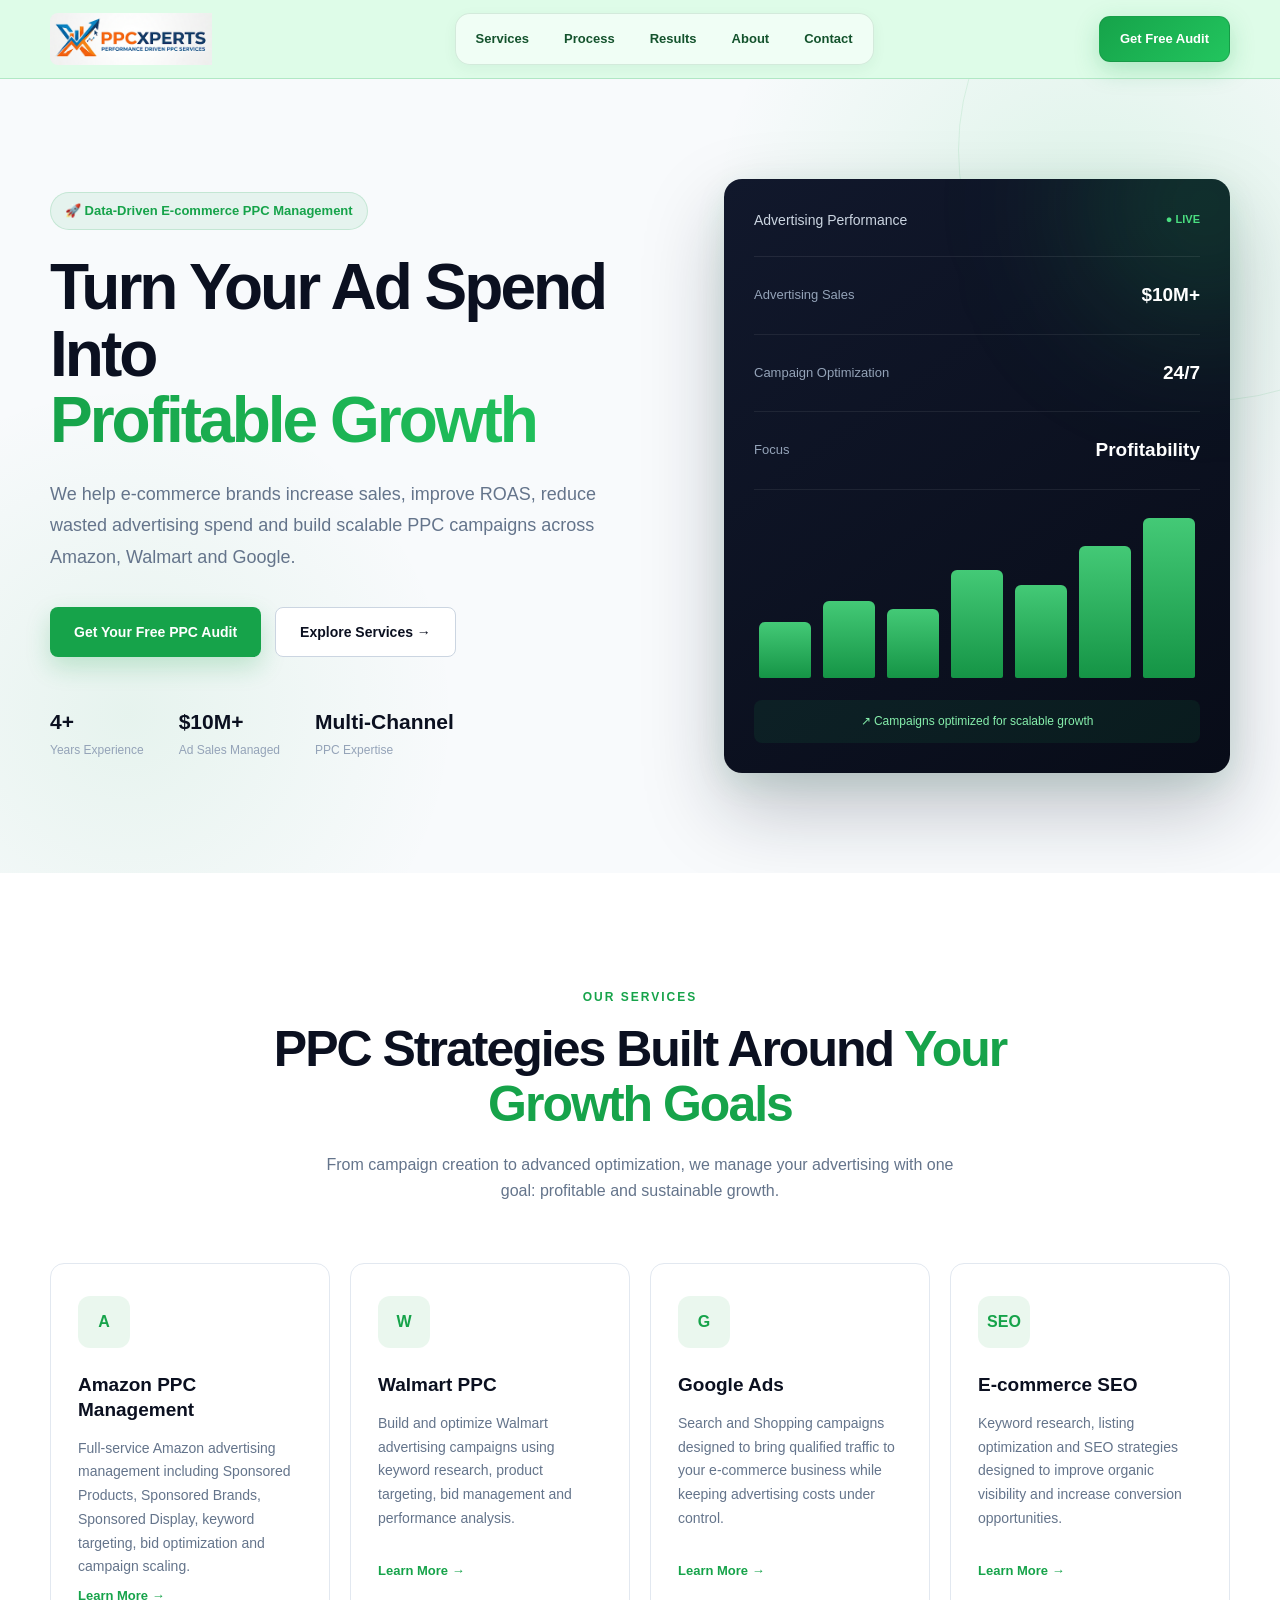
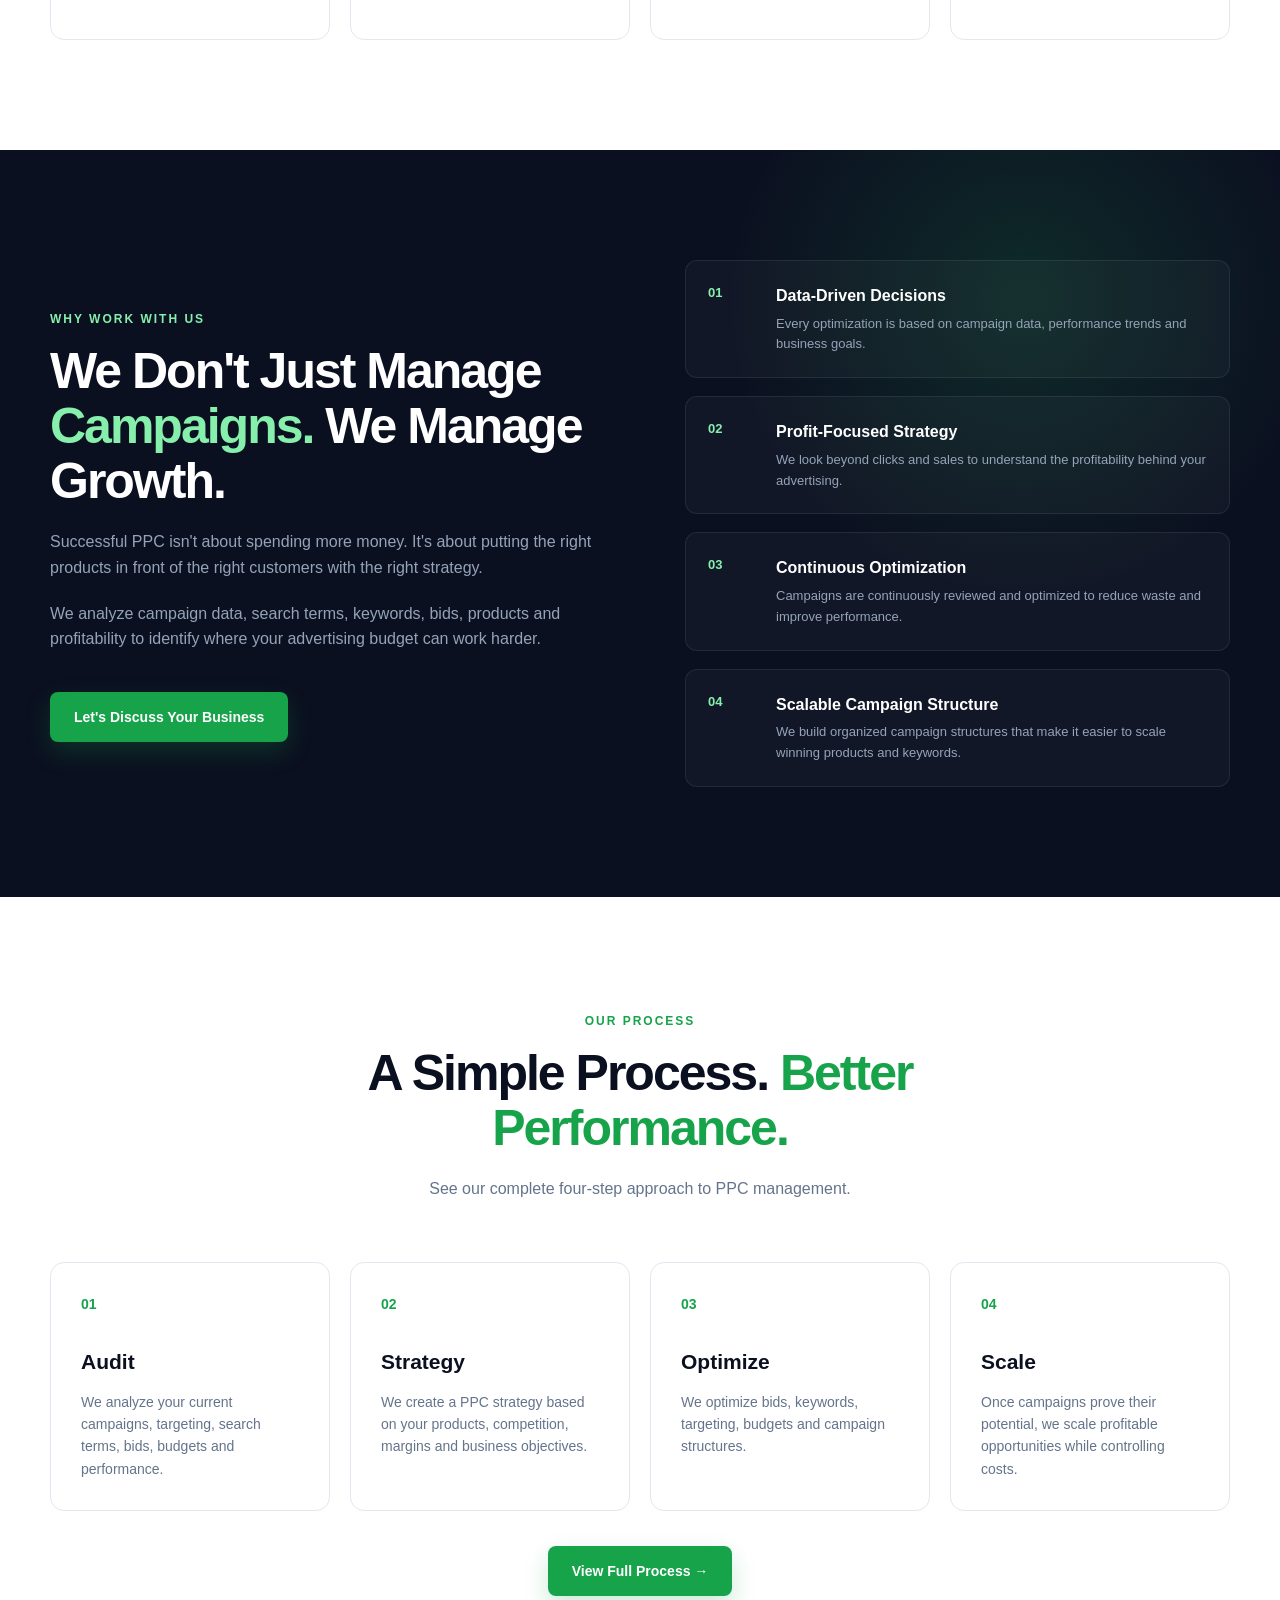
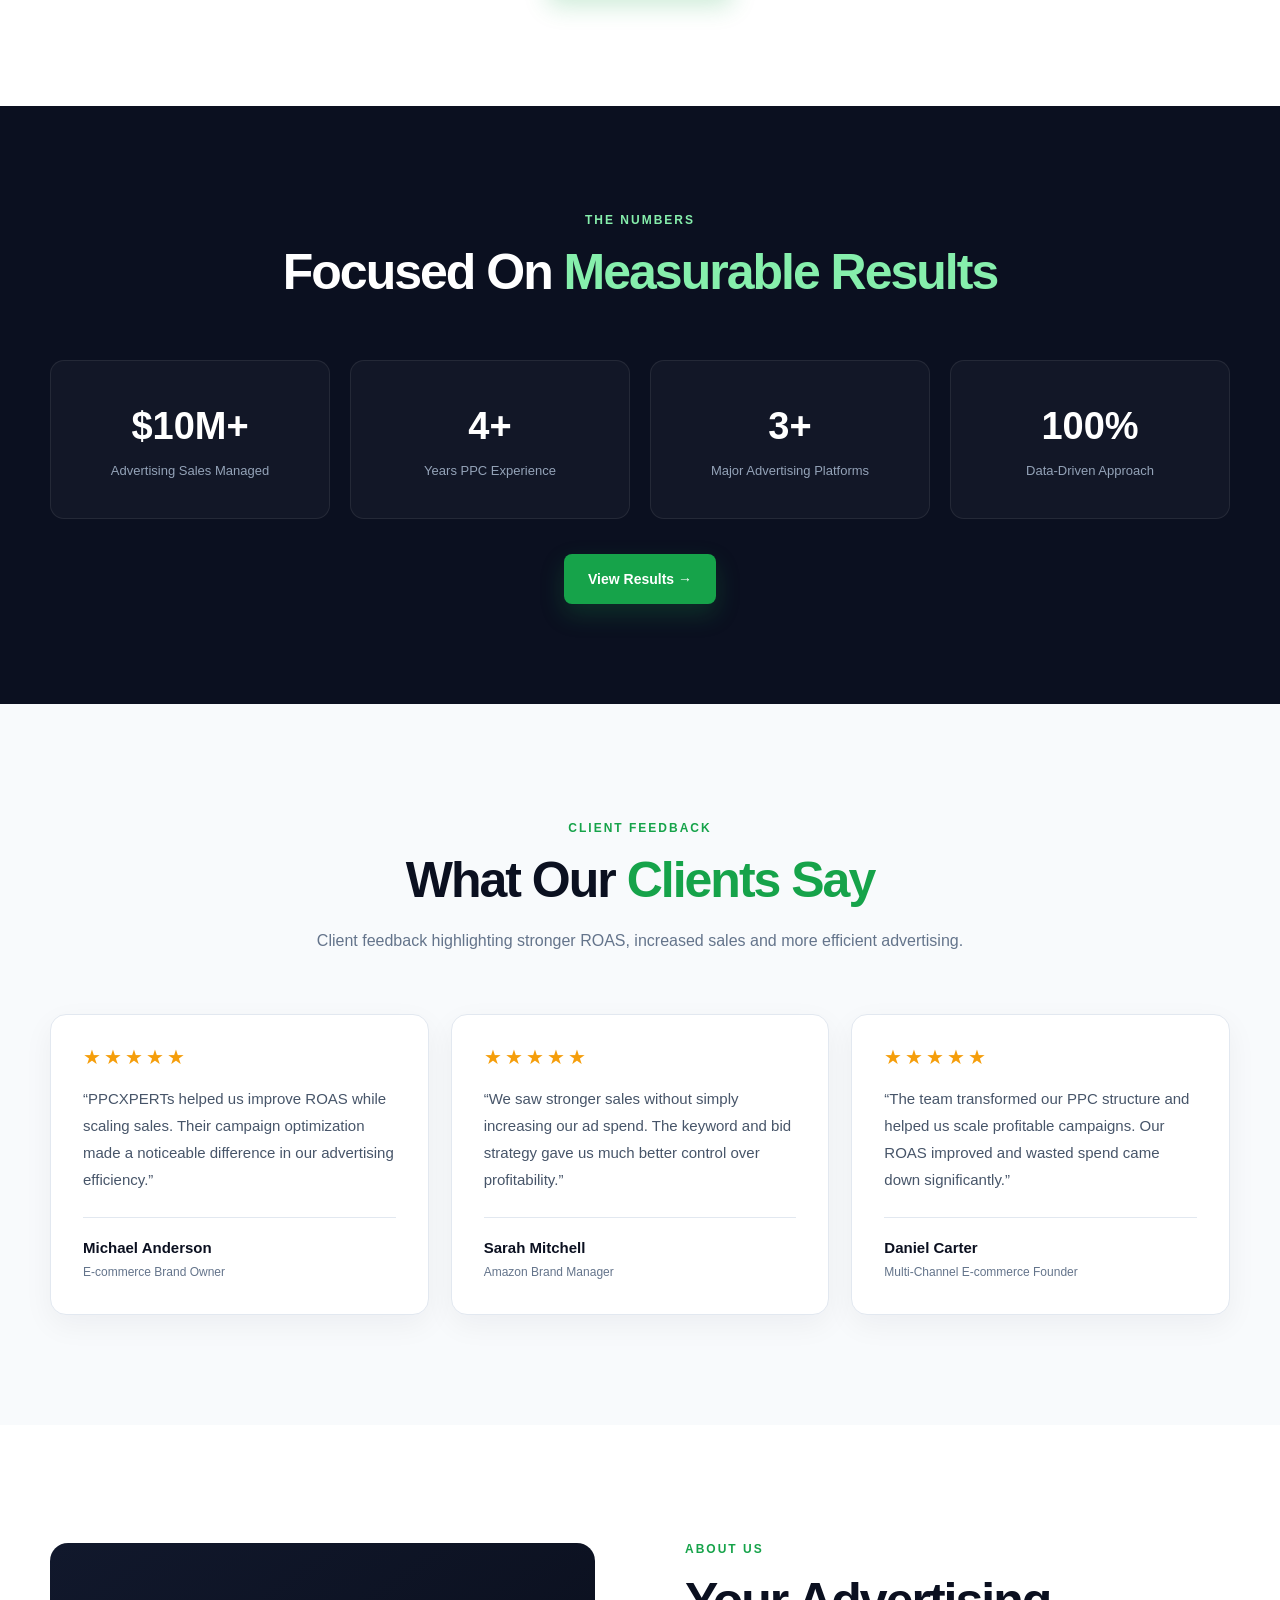
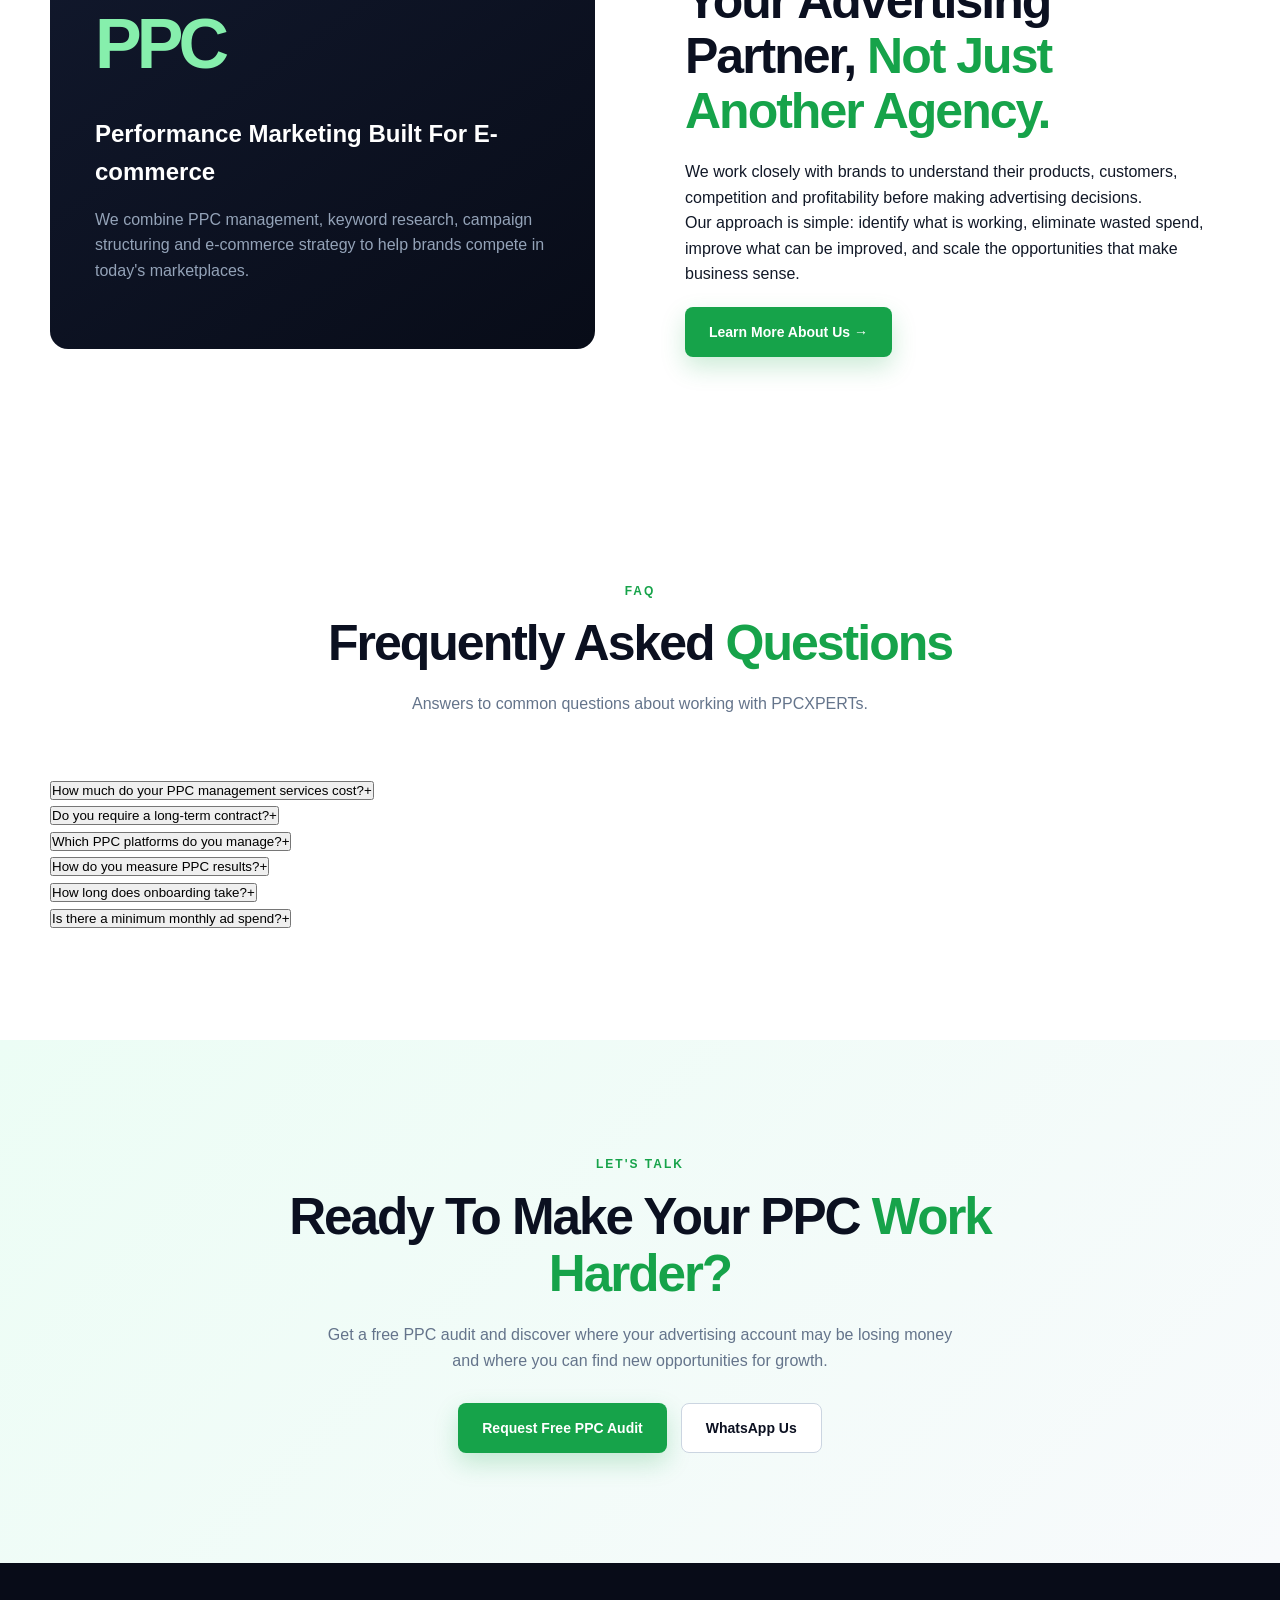
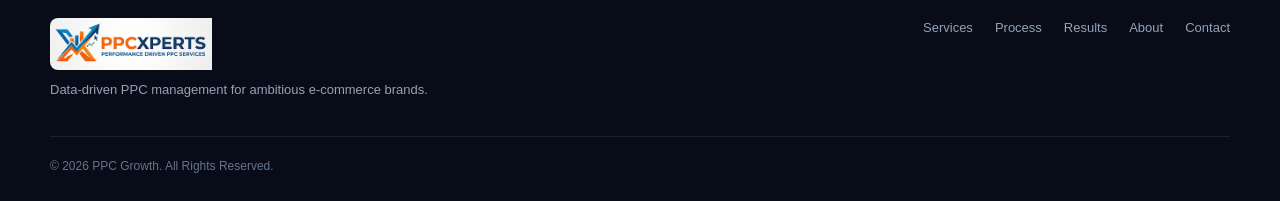
==== commit cf4612de: "Add FAQ accordion before final CTA" ====
--- a/public/index.html
+++ b/public/index.html
@@ -1 +1 @@
-<!DOCTYPE html><html lang="en"><head><meta charset="UTF-8"><meta name="viewport" content="width=device-width,initial-scale=1.0"><title>PPCXPERTs | Amazon, Walmart & Google PPC Management Agency</title><meta name="description" content="Professional Amazon PPC, Walmart PPC, Google Ads and e-commerce advertising management designed to increase profitable sales and reduce wasted ad spend."><meta name="keywords" content="Amazon PPC Manager, Amazon PPC Agency, Amazon Advertising, Walmart PPC, Google Ads, E-commerce PPC"><meta name="author" content="PPCXPERTs"><link rel="icon" href="favicon.ico" type="image/x-icon"><meta property="og:title" content="PPCXPERTs | Amazon, Walmart & Google PPC Management Agency"><meta property="og:description" content="Professional Amazon PPC, Walmart PPC, Google Ads and e-commerce advertising management designed to increase profitable sales and reduce wasted ad spend."><meta property="og:image" content="https://ppcxperts.com/logo.jpeg"><meta property="og:url" content="https://ppcxperts.com/"><meta property="og:type" content="website"><link rel="stylesheet" href="style.css"></head><body><header class="header"><div class="container nav"><a href="/" class="logo"><img src="logo.jpeg" alt="PPCXPERTs Logo"></a><nav class="nav-links"><a href="services.html">Services</a><a href="process.html">Process</a><a href="results.html">Results</a><a href="about.html">About</a><a href="contact.html">Contact</a></nav><a href="https://mail.google.com/mail/?view=cm&fs=1&to=aftabalampk12@gmail.com&su=Free%20PPC%20Audit%20Request" class="nav-button" target="_blank" rel="noopener noreferrer">Get Free Audit</a></div></header><section class="hero"><div class="container hero-grid"><div class="hero-content"><div class="badge">🚀 Data-Driven E-commerce PPC Management</div><h1>Turn Your Ad Spend Into <span>Profitable Growth</span></h1><p>We help e-commerce brands increase sales, improve ROAS, reduce wasted advertising spend and build scalable PPC campaigns across Amazon, Walmart and Google.</p><div class="hero-buttons"><a href="https://mail.google.com/mail/?view=cm&fs=1&to=aftabalampk12@gmail.com&su=Free%20PPC%20Audit%20Request" class="primary-button" target="_blank" rel="noopener noreferrer">Get Your Free PPC Audit</a><a href="services.html" class="secondary-button">Explore Services →</a></div><div class="hero-trust"><div><strong>4+</strong><span>Years Experience</span></div><div><strong>$10M+</strong><span>Ad Sales Managed</span></div><div><strong>Multi-Channel</strong><span>PPC Expertise</span></div></div></div><div class="hero-card"><div class="card-header"><span>Advertising Performance</span><span class="live">● LIVE</span></div><div class="metric"><span>Advertising Sales</span><strong>$10M+</strong></div><div class="metric"><span>Campaign Optimization</span><strong>24/7</strong></div><div class="metric"><span>Focus</span><strong>Profitability</strong></div><div class="chart"><div class="bar bar1"></div><div class="bar bar2"></div><div class="bar bar3"></div><div class="bar bar4"></div><div class="bar bar5"></div><div class="bar bar6"></div><div class="bar bar7"></div></div><div class="growth">↗ Campaigns optimized for scalable growth</div></div></div></section><section id="services" class="section"><div class="container"><div class="section-heading"><span class="section-label">OUR SERVICES</span><h2>PPC Strategies Built Around <span>Your Growth Goals</span></h2><p>From campaign creation to advanced optimization, we manage your advertising with one goal: profitable and sustainable growth.</p></div><div class="services-grid"><div class="service-card"><div class="service-icon">A</div><h3>Amazon PPC Management</h3><p>Full-service Amazon advertising management including Sponsored Products, Sponsored Brands, Sponsored Display, keyword targeting, bid optimization and campaign scaling.</p><a href="services.html">Learn More →</a></div><div class="service-card"><div class="service-icon">W</div><h3>Walmart PPC</h3><p>Build and optimize Walmart advertising campaigns using keyword research, product targeting, bid management and performance analysis.</p><a href="services.html">Learn More →</a></div><div class="service-card"><div class="service-icon">G</div><h3>Google Ads</h3><p>Search and Shopping campaigns designed to bring qualified traffic to your e-commerce business while keeping advertising costs under control.</p><a href="services.html">Learn More →</a></div><div class="service-card"><div class="service-icon">SEO</div><h3>E-commerce SEO</h3><p>Keyword research, listing optimization and SEO strategies designed to improve organic visibility and increase conversion opportunities.</p><a href="services.html">Learn More →</a></div></div></div></section><section class="section dark-section"><div class="container two-column"><div><span class="section-label">WHY WORK WITH US</span><h2>We Don't Just Manage <span>Campaigns.</span> We Manage Growth.</h2><p>Successful PPC isn't about spending more money. It's about putting the right products in front of the right customers with the right strategy.</p><p>We analyze campaign data, search terms, keywords, bids, products and profitability to identify where your advertising budget can work harder.</p><a href="contact.html" class="primary-button">Let's Discuss Your Business</a></div><div class="benefits"><div class="benefit"><strong>01</strong><div><h3>Data-Driven Decisions</h3><p>Every optimization is based on campaign data, performance trends and business goals.</p></div></div><div class="benefit"><strong>02</strong><div><h3>Profit-Focused Strategy</h3><p>We look beyond clicks and sales to understand the profitability behind your advertising.</p></div></div><div class="benefit"><strong>03</strong><div><h3>Continuous Optimization</h3><p>Campaigns are continuously reviewed and optimized to reduce waste and improve performance.</p></div></div><div class="benefit"><strong>04</strong><div><h3>Scalable Campaign Structure</h3><p>We build organized campaign structures that make it easier to scale winning products and keywords.</p></div></div></div></div></section><section id="process" class="section"><div class="container"><div class="section-heading"><span class="section-label">OUR PROCESS</span><h2>A Simple Process. <span>Better Performance.</span></h2><p>See our complete four-step approach to PPC management.</p></div><div class="process-grid"><div class="process-card"><span>01</span><h3>Audit</h3><p>We analyze your current campaigns, targeting, search terms, bids, budgets and performance.</p></div><div class="process-card"><span>02</span><h3>Strategy</h3><p>We create a PPC strategy based on your products, competition, margins and business objectives.</p></div><div class="process-card"><span>03</span><h3>Optimize</h3><p>We optimize bids, keywords, targeting, budgets and campaign structures.</p></div><div class="process-card"><span>04</span><h3>Scale</h3><p>Once campaigns prove their potential, we scale profitable opportunities while controlling costs.</p></div></div><div style="text-align:center;margin-top:35px"><a href="process.html" class="primary-button">View Full Process →</a></div></div></section><section id="results" class="results-section"><div class="container"><div class="section-heading light"><span class="section-label">THE NUMBERS</span><h2>Focused On <span>Measurable Results</span></h2></div><div class="stats-grid"><div class="stat"><strong>$10M+</strong><span>Advertising Sales Managed</span></div><div class="stat"><strong>4+</strong><span>Years PPC Experience</span></div><div class="stat"><strong>3+</strong><span>Major Advertising Platforms</span></div><div class="stat"><strong>100%</strong><span>Data-Driven Approach</span></div></div><div style="text-align:center;margin-top:35px"><a href="results.html" class="primary-button">View Results →</a></div></div></section><section id="testimonials" class="section testimonials-section"><div class="container"><div class="section-heading"><span class="section-label">CLIENT FEEDBACK</span><h2>What Our <span>Clients Say</span></h2><p>Client feedback highlighting stronger ROAS, increased sales and more efficient advertising.</p></div><div class="testimonials-grid"><article class="testimonial-card"><div class="testimonial-stars" aria-label="5 out of 5 stars">★★★★★</div><blockquote>“PPCXPERTs helped us improve ROAS while scaling sales. Their campaign optimization made a noticeable difference in our advertising efficiency.”</blockquote><div class="testimonial-author"><strong>Michael Anderson</strong><span>E-commerce Brand Owner</span></div></article><article class="testimonial-card"><div class="testimonial-stars" aria-label="5 out of 5 stars">★★★★★</div><blockquote>“We saw stronger sales without simply increasing our ad spend. The keyword and bid strategy gave us much better control over profitability.”</blockquote><div class="testimonial-author"><strong>Sarah Mitchell</strong><span>Amazon Brand Manager</span></div></article><article class="testimonial-card"><div class="testimonial-stars" aria-label="5 out of 5 stars">★★★★★</div><blockquote>“The team transformed our PPC structure and helped us scale profitable campaigns. Our ROAS improved and wasted spend came down significantly.”</blockquote><div class="testimonial-author"><strong>Daniel Carter</strong><span>Multi-Channel E-commerce Founder</span></div></article></div></div></section><section id="about" class="section"><div class="container two-column"><div class="about-box"><span class="about-number">PPC</span><h3>Performance Marketing Built For E-commerce</h3><p>We combine PPC management, keyword research, campaign structuring and e-commerce strategy to help brands compete in today's marketplaces.</p></div><div><span class="section-label">ABOUT US</span><h2>Your Advertising Partner, <span>Not Just Another Agency.</span></h2><p>We work closely with brands to understand their products, customers, competition and profitability before making advertising decisions.</p><p>Our approach is simple: identify what is working, eliminate wasted spend, improve what can be improved, and scale the opportunities that make business sense.</p><a href="about.html" class="primary-button">Learn More About Us →</a></div></div></section><section id="contact" class="cta-section"><div class="container cta-content"><span class="section-label">LET'S TALK</span><h2>Ready To Make Your PPC <span>Work Harder?</span></h2><p>Get a free PPC audit and discover where your advertising account may be losing money and where you can find new opportunities for growth.</p><div class="cta-buttons"><a href="https://mail.google.com/mail/?view=cm&fs=1&to=aftabalampk12@gmail.com&su=Free%20PPC%20Audit%20Request" class="primary-button" target="_blank" rel="noopener noreferrer">Request Free PPC Audit</a><a href="https://wa.me/923455255464" class="secondary-button" target="_blank" rel="noopener noreferrer">WhatsApp Us</a></div></div></section><footer class="footer"><div class="container footer-content"><div><a href="/" class="logo"><img src="logo.jpeg" alt="PPCXPERTs Logo"></a><p>Data-driven PPC management for ambitious e-commerce brands.</p></div><div class="footer-links"><a href="services.html">Services</a><a href="process.html">Process</a><a href="results.html">Results</a><a href="about.html">About</a><a href="contact.html">Contact</a></div></div><div class="container copyright">© 2026 PPCXPERTs. All Rights Reserved.</div></footer><script src="script.js"></script></body></html>+<!DOCTYPE html><html lang="en"><head><meta charset="UTF-8"><meta name="viewport" content="width=device-width,initial-scale=1.0"><title>PPCXPERTs | Amazon, Walmart & Google PPC Management Agency</title><meta name="description" content="Professional Amazon PPC, Walmart PPC, Google Ads and e-commerce advertising management designed to increase profitable sales and reduce wasted ad spend."><meta name="keywords" content="Amazon PPC Manager, Amazon PPC Agency, Amazon Advertising, Walmart PPC, Google Ads, E-commerce PPC"><meta name="author" content="PPCXPERTs"><link rel="icon" href="favicon.ico" type="image/x-icon"><meta property="og:title" content="PPCXPERTs | Amazon, Walmart & Google PPC Management Agency"><meta property="og:description" content="Professional Amazon PPC, Walmart PPC, Google Ads and e-commerce advertising management designed to increase profitable sales and reduce wasted ad spend."><meta property="og:image" content="https://ppcxperts.com/logo.jpeg"><meta property="og:url" content="https://ppcxperts.com/"><meta property="og:type" content="website"><link rel="stylesheet" href="style.css"></head><body><header class="header"><div class="container nav"><a href="/" class="logo"><img src="logo.jpeg" alt="PPCXPERTs Logo"></a><nav class="nav-links"><a href="services.html">Services</a><a href="process.html">Process</a><a href="results.html">Results</a><a href="about.html">About</a><a href="contact.html">Contact</a></nav><a href="https://mail.google.com/mail/?view=cm&fs=1&to=aftabalampk12@gmail.com&su=Free%20PPC%20Audit%20Request" class="nav-button" target="_blank" rel="noopener noreferrer">Get Free Audit</a></div></header><section class="hero"><div class="container hero-grid"><div class="hero-content"><div class="badge">🚀 Data-Driven E-commerce PPC Management</div><h1>Turn Your Ad Spend Into <span>Profitable Growth</span></h1><p>We help e-commerce brands increase sales, improve ROAS, reduce wasted advertising spend and build scalable PPC campaigns across Amazon, Walmart and Google.</p><div class="hero-buttons"><a href="https://mail.google.com/mail/?view=cm&fs=1&to=aftabalampk12@gmail.com&su=Free%20PPC%20Audit%20Request" class="primary-button" target="_blank" rel="noopener noreferrer">Get Your Free PPC Audit</a><a href="services.html" class="secondary-button">Explore Services →</a></div><div class="hero-trust"><div><strong>4+</strong><span>Years Experience</span></div><div><strong>$10M+</strong><span>Ad Sales Managed</span></div><div><strong>Multi-Channel</strong><span>PPC Expertise</span></div></div></div><div class="hero-card"><div class="card-header"><span>Advertising Performance</span><span class="live">● LIVE</span></div><div class="metric"><span>Advertising Sales</span><strong>$10M+</strong></div><div class="metric"><span>Campaign Optimization</span><strong>24/7</strong></div><div class="metric"><span>Focus</span><strong>Profitability</strong></div><div class="chart"><div class="bar bar1"></div><div class="bar bar2"></div><div class="bar bar3"></div><div class="bar bar4"></div><div class="bar bar5"></div><div class="bar bar6"></div><div class="bar bar7"></div></div><div class="growth">↗ Campaigns optimized for scalable growth</div></div></div></section><section id="services" class="section"><div class="container"><div class="section-heading"><span class="section-label">OUR SERVICES</span><h2>PPC Strategies Built Around <span>Your Growth Goals</span></h2><p>From campaign creation to advanced optimization, we manage your advertising with one goal: profitable and sustainable growth.</p></div><div class="services-grid"><div class="service-card"><div class="service-icon">A</div><h3>Amazon PPC Management</h3><p>Full-service Amazon advertising management including Sponsored Products, Sponsored Brands, Sponsored Display, keyword targeting, bid optimization and campaign scaling.</p><a href="services.html">Learn More →</a></div><div class="service-card"><div class="service-icon">W</div><h3>Walmart PPC</h3><p>Build and optimize Walmart advertising campaigns using keyword research, product targeting, bid management and performance analysis.</p><a href="services.html">Learn More →</a></div><div class="service-card"><div class="service-icon">G</div><h3>Google Ads</h3><p>Search and Shopping campaigns designed to bring qualified traffic to your e-commerce business while keeping advertising costs under control.</p><a href="services.html">Learn More →</a></div><div class="service-card"><div class="service-icon">SEO</div><h3>E-commerce SEO</h3><p>Keyword research, listing optimization and SEO strategies designed to improve organic visibility and increase conversion opportunities.</p><a href="services.html">Learn More →</a></div></div></div></section><section class="section dark-section"><div class="container two-column"><div><span class="section-label">WHY WORK WITH US</span><h2>We Don't Just Manage <span>Campaigns.</span> We Manage Growth.</h2><p>Successful PPC isn't about spending more money. It's about putting the right products in front of the right customers with the right strategy.</p><p>We analyze campaign data, search terms, keywords, bids, products and profitability to identify where your advertising budget can work harder.</p><a href="contact.html" class="primary-button">Let's Discuss Your Business</a></div><div class="benefits"><div class="benefit"><strong>01</strong><div><h3>Data-Driven Decisions</h3><p>Every optimization is based on campaign data, performance trends and business goals.</p></div></div><div class="benefit"><strong>02</strong><div><h3>Profit-Focused Strategy</h3><p>We look beyond clicks and sales to understand the profitability behind your advertising.</p></div></div><div class="benefit"><strong>03</strong><div><h3>Continuous Optimization</h3><p>Campaigns are continuously reviewed and optimized to reduce waste and improve performance.</p></div></div><div class="benefit"><strong>04</strong><div><h3>Scalable Campaign Structure</h3><p>We build organized campaign structures that make it easier to scale winning products and keywords.</p></div></div></div></div></section><section id="process" class="section"><div class="container"><div class="section-heading"><span class="section-label">OUR PROCESS</span><h2>A Simple Process. <span>Better Performance.</span></h2><p>See our complete four-step approach to PPC management.</p></div><div class="process-grid"><div class="process-card"><span>01</span><h3>Audit</h3><p>We analyze your current campaigns, targeting, search terms, bids, budgets and performance.</p></div><div class="process-card"><span>02</span><h3>Strategy</h3><p>We create a PPC strategy based on your products, competition, margins and business objectives.</p></div><div class="process-card"><span>03</span><h3>Optimize</h3><p>We optimize bids, keywords, targeting, budgets and campaign structures.</p></div><div class="process-card"><span>04</span><h3>Scale</h3><p>Once campaigns prove their potential, we scale profitable opportunities while controlling costs.</p></div></div><div style="text-align:center;margin-top:35px"><a href="process.html" class="primary-button">View Full Process →</a></div></div></section><section id="results" class="results-section"><div class="container"><div class="section-heading light"><span class="section-label">THE NUMBERS</span><h2>Focused On <span>Measurable Results</span></h2></div><div class="stats-grid"><div class="stat"><strong>$10M+</strong><span>Advertising Sales Managed</span></div><div class="stat"><strong>4+</strong><span>Years PPC Experience</span></div><div class="stat"><strong>3+</strong><span>Major Advertising Platforms</span></div><div class="stat"><strong>100%</strong><span>Data-Driven Approach</span></div></div><div style="text-align:center;margin-top:35px"><a href="results.html" class="primary-button">View Results →</a></div></div></section><section id="testimonials" class="section testimonials-section"><div class="container"><div class="section-heading"><span class="section-label">CLIENT FEEDBACK</span><h2>What Our <span>Clients Say</span></h2><p>Client feedback highlighting stronger ROAS, increased sales and more efficient advertising.</p></div><div class="testimonials-grid"><article class="testimonial-card"><div class="testimonial-stars" aria-label="5 out of 5 stars">★★★★★</div><blockquote>“PPCXPERTs helped us improve ROAS while scaling sales. Their campaign optimization made a noticeable difference in our advertising efficiency.”</blockquote><div class="testimonial-author"><strong>Michael Anderson</strong><span>E-commerce Brand Owner</span></div></article><article class="testimonial-card"><div class="testimonial-stars" aria-label="5 out of 5 stars">★★★★★</div><blockquote>“We saw stronger sales without simply increasing our ad spend. The keyword and bid strategy gave us much better control over profitability.”</blockquote><div class="testimonial-author"><strong>Sarah Mitchell</strong><span>Amazon Brand Manager</span></div></article><article class="testimonial-card"><div class="testimonial-stars" aria-label="5 out of 5 stars">★★★★★</div><blockquote>“The team transformed our PPC structure and helped us scale profitable campaigns. Our ROAS improved and wasted spend came down significantly.”</blockquote><div class="testimonial-author"><strong>Daniel Carter</strong><span>Multi-Channel E-commerce Founder</span></div></article></div></div></section><section id="about" class="section"><div class="container two-column"><div class="about-box"><span class="about-number">PPC</span><h3>Performance Marketing Built For E-commerce</h3><p>We combine PPC management, keyword research, campaign structuring and e-commerce strategy to help brands compete in today's marketplaces.</p></div><div><span class="section-label">ABOUT US</span><h2>Your Advertising Partner, <span>Not Just Another Agency.</span></h2><p>We work closely with brands to understand their products, customers, competition and profitability before making advertising decisions.</p><p>Our approach is simple: identify what is working, eliminate wasted spend, improve what can be improved, and scale the opportunities that make business sense.</p><a href="about.html" class="primary-button">Learn More About Us →</a></div></div></section><section id="faq" class="section faq-section"><div class="container"><div class="section-heading"><span class="section-label">FAQ</span><h2>Frequently Asked <span>Questions</span></h2><p>Answers to common questions about working with PPCXPERTs.</p></div><div class="faq-list"><div class="faq-item"><button class="faq-question" type="button" aria-expanded="false">How much do your PPC management services cost?<span class="faq-icon">+</span></button><div class="faq-answer" hidden><p>Pricing depends on your account size, advertising platforms, product catalog and management needs. We can review your account and business goals first, then recommend a clear management plan and fee structure.</p></div></div><div class="faq-item"><button class="faq-question" type="button" aria-expanded="false">Do you require a long-term contract?<span class="faq-icon">+</span></button><div class="faq-answer" hidden><p>We aim to keep engagements flexible. Contract terms can vary by the scope of work, but our focus is on earning your continued business through measurable performance rather than locking you into an unnecessarily long commitment.</p></div></div><div class="faq-item"><button class="faq-question" type="button" aria-expanded="false">Which PPC platforms do you manage?<span class="faq-icon">+</span></button><div class="faq-answer" hidden><p>We manage PPC across Amazon, Walmart and Google, including campaign structure, keyword and product targeting, bids, budgets, search-term optimization and scaling.</p></div></div><div class="faq-item"><button class="faq-question" type="button" aria-expanded="false">How do you measure PPC results?<span class="faq-icon">+</span></button><div class="faq-answer" hidden><p>We look beyond clicks and impressions. Key metrics can include sales, orders, ROAS, ACOS, TACoS, conversion rate, ad spend efficiency and overall profitability, aligned with your business objectives.</p></div></div><div class="faq-item"><button class="faq-question" type="button" aria-expanded="false">How long does onboarding take?<span class="faq-icon">+</span></button><div class="faq-answer" hidden><p>After access and required account information are provided, onboarding typically starts with an account audit and strategy review. The exact timeline depends on account complexity, catalog size and how quickly access is available.</p></div></div><div class="faq-item"><button class="faq-question" type="button" aria-expanded="false">Is there a minimum monthly ad spend?<span class="faq-icon">+</span></button><div class="faq-answer" hidden><p>We prefer to assess the account and growth opportunity before setting a minimum. If your budget is limited, we can prioritize the products, keywords and campaigns most likely to generate efficient results.</p></div></div></div></div></section><section id="contact" class="cta-section"><div class="container cta-content"><span class="section-label">LET'S TALK</span><h2>Ready To Make Your PPC <span>Work Harder?</span></h2><p>Get a free PPC audit and discover where your advertising account may be losing money and where you can find new opportunities for growth.</p><div class="cta-buttons"><a href="https://mail.google.com/mail/?view=cm&fs=1&to=aftabalampk12@gmail.com&su=Free%20PPC%20Audit%20Request" class="primary-button" target="_blank" rel="noopener noreferrer">Request Free PPC Audit</a><a href="https://wa.me/923455255464" class="secondary-button" target="_blank" rel="noopener noreferrer">WhatsApp Us</a></div></div></section><footer class="footer"><div class="container footer-content"><div><a href="/" class="logo"><img src="logo.jpeg" alt="PPCXPERTs Logo"></a><p>Data-driven PPC management for ambitious e-commerce brands.</p></div><div class="footer-links"><a href="services.html">Services</a><a href="process.html">Process</a><a href="results.html">Results</a><a href="about.html">About</a><a href="contact.html">Contact</a></div></div><div class="container copyright">© 2026 PPCXPERTs. All Rights Reserved.</div></footer><script src="script.js"></script></body></html>
--- a/public/style.css
+++ b/public/style.css
@@ -5,4 +5,6 @@
 /* ---------- RESPONSIVE LOGO / NAV ---------- */
 @media(max-width:900px){.nav{gap:14px}.logo{width:clamp(135px,22vw,170px);height:48px}.nav-links{gap:2px}.nav-links a{padding:8px 9px;font-size:12px}.nav-button{padding:11px 14px;font-size:12px}}@media(max-width:680px){.nav{min-height:68px}.logo{width:140px;height:44px}.nav-links{display:none}.nav-button{padding:10px 14px}.container{width:min(100% - 28px,1180px)}}
 /* ---------- ORIGINAL SITE SECTIONS ---------- */
-.hero{position:relative;min-height:720px;display:flex;align-items:center;padding:100px 0;background:radial-gradient(circle at 85% 20%,rgba(34,197,94,.13),transparent 30%),radial-gradient(circle at 10% 80%,rgba(22,163,74,.08),transparent 25%),#f8fafc;overflow:hidden}.hero::before{content:"";position:absolute;width:500px;height:500px;border:1px solid rgba(22,163,74,.10);border-radius:50%;right:-180px;top:-180px}.hero-grid{display:grid;grid-template-columns:1.08fr .92fr;align-items:center;gap:80px}.hero-content{position:relative;z-index:2}.badge{display:inline-flex;align-items:center;padding:8px 14px;margin-bottom:24px;border-radius:50px;background:rgba(22,163,74,.08);border:1px solid rgba(22,163,74,.16);color:var(--primary);font-size:13px;font-weight:700}.hero h1{max-width:720px;font-size:clamp(46px,5vw,70px);line-height:1.04;letter-spacing:-3px;color:var(--dark);margin-bottom:25px}.hero h1 span{display:block;background:linear-gradient(100deg,var(--primary),var(--secondary));-webkit-background-clip:text;background-clip:text;color:transparent}.hero-content>p{max-width:650px;color:#64748b;font-size:18px;line-height:1.75;margin-bottom:34px}.hero-buttons{display:flex;flex-wrap:wrap;gap:14px;margin-bottom:48px}.primary-button,.secondary-button{display:inline-flex;align-items:center;justify-content:center;min-height:50px;padding:0 24px;border-radius:8px;font-size:14px;font-weight:700;transition:all .25s ease}.primary-button{background:var(--primary);color:#fff;box-shadow:0 10px 25px rgba(22,163,74,.22)}.primary-button:hover{background:var(--primary-dark);transform:translateY(-3px);box-shadow:0 15px 30px rgba(22,163,74,.30)}.secondary-button{border:1px solid #cbd5e1;background:#fff;color:var(--dark)}.secondary-button:hover{border-color:var(--primary);color:var(--primary);transform:translateY(-3px)}.hero-trust{display:flex;flex-wrap:wrap;gap:35px}.hero-trust div{display:flex;flex-direction:column}.hero-trust strong{color:var(--dark);font-size:21px;font-weight:800}.hero-trust span{color:#94a3b8;font-size:12px;margin-top:2px}.hero-card{position:relative;padding:30px;border-radius:18px;background:linear-gradient(145deg,#11182c,#080c18);color:#fff;box-shadow:0 35px 80px rgba(15,23,42,.25),0 10px 30px rgba(22,163,74,.10);overflow:hidden}.hero-card::before{content:"";position:absolute;width:250px;height:250px;border-radius:50%;background:rgba(34,197,94,.18);filter:blur(70px);right:-100px;top:-100px}.card-header{position:relative;z-index:1;display:flex;justify-content:space-between;align-items:center;padding-bottom:25px;border-bottom:1px solid rgba(255,255,255,.08);font-size:14px;color:#cbd5e1}.live{color:#4ade80;font-size:11px;font-weight:800}.metric{position:relative;z-index:1;display:flex;align-items:center;justify-content:space-between;padding:23px 0;border-bottom:1px solid rgba(255,255,255,.07)}.metric span{color:#94a3b8;font-size:13px}.metric strong{color:#fff;font-size:19px}.chart{position:relative;z-index:1;height:160px;margin-top:28px;display:flex;align-items:flex-end;gap:12px;padding:0 5px}.bar{flex:1;border-radius:6px 6px 2px 2px;background:linear-gradient(to top,var(--primary),#4ade80);opacity:.9;animation:growBar 1s ease-out}.bar1{height:35%}.bar2{height:48%}.bar3{height:43%}.bar4{height:67%}.bar5{height:58%}.bar6{height:82%}.bar7{height:100%}@keyframes growBar{from{height:0}}.growth{position:relative;z-index:1;margin-top:22px;padding:12px;border-radius:8px;background:rgba(34,197,94,.08);color:#86efac;text-align:center;font-size:12px}.section{padding:110px 0;background:#fff}.section-heading{max-width:760px;margin:0 auto 60px;text-align:center}.section-label{display:inline-block;margin-bottom:15px;color:var(--primary);font-size:12px;font-weight:800;letter-spacing:2px}.section-heading h2,.two-column h2{color:var(--dark);font-size:clamp(35px,4vw,50px);line-height:1.1;letter-spacing:-2px;margin-bottom:20px}.section-heading h2 span,.two-column h2 span{color:var(--primary)}.section-heading p{max-width:650px;margin:0 auto;color:var(--muted);font-size:16px}.services-grid{display:grid;grid-template-columns:repeat(4,1fr);gap:20px}.service-card{padding:32px 27px;border:1px solid var(--border);border-radius:14px;background:#fff;transition:all .3s ease}.service-card:hover{transform:translateY(-7px);border-color:rgba(22,163,74,.35);box-shadow:0 20px 45px rgba(15,23,42,.08)}.service-icon{width:52px;height:52px;display:flex;align-items:center;justify-content:center;margin-bottom:25px;border-radius:12px;background:rgba(22,163,74,.09);color:var(--primary);font-size:16px;font-weight:800}.service-card h3{margin-bottom:14px;color:var(--dark);font-size:19px;line-height:1.3}.service-card p{min-height:145px;color:var(--muted);font-size:14px;line-height:1.7}.service-card a{color:var(--primary);font-size:13px;font-weight:800}.dark-section{background:radial-gradient(circle at 80% 20%,rgba(34,197,94,.15),transparent 25%),var(--dark);color:#fff}.dark-section .section-label{color:#86efac}.dark-section h2{color:#fff}.dark-section h2 span{color:#86efac}.dark-section p{color:#94a3b8}.two-column{display:grid;grid-template-columns:1fr 1fr;align-items:center;gap:90px}.two-column>div:first-child>p{max-width:600px;margin-bottom:20px}.two-column .primary-button{margin-top:20px}.benefits{display:flex;flex-direction:column;gap:18px}.benefit{display:grid;grid-template-columns:50px 1fr;gap:18px;padding:22px;border:1px solid rgba(255,255,255,.08);border-radius:12px;background:rgba(255,255,255,.03);transition:all .25s ease}.benefit:hover{background:rgba(255,255,255,.06);border-color:rgba(134,239,172,.25)}.benefit>strong{color:#86efac;font-size:13px}.benefit h3{color:#fff;font-size:16px;margin-bottom:5px}.benefit p{margin:0;font-size:13px}.process-grid{display:grid;grid-template-columns:repeat(4,1fr);gap:20px}.process-card{position:relative;padding:30px;border-radius:14px;border:1px solid var(--border);background:#fff}.process-card>span{display:block;margin-bottom:30px;color:var(--primary);font-size:14px;font-weight:900}.process-card h3{color:var(--dark);font-size:21px;margin-bottom:12px}.process-card p{color:var(--muted);font-size:14px}.results-section{padding:100px 0;background:var(--dark)}.section-heading.light h2{color:#fff}.section-heading.light h2 span{color:#86efac}.section-heading.light .section-label{color:#86efac}.stats-grid{display:grid;grid-template-columns:repeat(4,1fr);gap:20px}.stat{padding:35px 25px;text-align:center;border:1px solid rgba(255,255,255,.08);border-radius:14px;background:rgba(255,255,255,.03)}.stat strong{display:block;color:#fff;font-size:38px}.stat span{color:#94a3b8;font-size:13px}.about-box{padding:45px;border-radius:18px;background:linear-gradient(145deg,#11182c,#080c18);color:#fff}.about-number{display:block;color:#86efac;font-size:70px;font-weight:900;letter-spacing:-5px}.about-box h3{font-size:24px;margin:15px 0}.about-box p{color:#94a3b8}.cta-section{padding:110px 0;background:linear-gradient(135deg,#ecfdf5,#f8fafc);text-align:center}.cta-content{max-width:800px}.cta-content h2{font-size:clamp(35px,4vw,52px);line-height:1.1;letter-spacing:-2px;color:var(--dark);margin-bottom:20px}.cta-content h2 span{color:var(--primary)}.cta-content>p{color:var(--muted);max-width:650px;margin:0 auto 30px}.cta-buttons{display:flex;justify-content:center;gap:14px;flex-wrap:wrap}.footer{padding:55px 0 25px;background:#080c18;color:#fff}.footer-content{display:flex;justify-content:space-between;gap:30px;padding-bottom:35px;border-bottom:1px solid rgba(255,255,255,.08)}.footer p{color:#94a3b8;font-size:13px;margin-top:10px}.footer-links{display:flex;gap:22px;flex-wrap:wrap}.footer-links a{color:#94a3b8;font-size:13px}.footer-links a:hover{color:#fff}.copyright{padding-top:20px;color:#64748b;font-size:12px}@media(max-width:1000px){.services-grid,.process-grid,.stats-grid{grid-template-columns:repeat(2,1fr)}.hero-grid{grid-template-columns:1fr;gap:45px}.two-column{grid-template-columns:1fr;gap:50px}}@media(max-width:680px){.hero{padding:75px 0}.section{padding:75px 0}.services-grid,.process-grid,.stats-grid{grid-template-columns:1fr}.hero h1{font-size:44px;letter-spacing:-2px}.hero-trust{gap:22px}.footer-content{flex-direction:column}.footer-links{gap:15px}.cta-section{padding:75px 0}}+.hero{position:relative;min-height:720px;display:flex;align-items:center;padding:100px 0;background:radial-gradient(circle at 85% 20%,rgba(34,197,94,.13),transparent 30%),radial-gradient(circle at 10% 80%,rgba(22,163,74,.08),transparent 25%),#f8fafc;overflow:hidden}.hero::before{content:"";position:absolute;width:500px;height:500px;border:1px solid rgba(22,163,74,.10);border-radius:50%;right:-180px;top:-180px}.hero-grid{display:grid;grid-template-columns:1.08fr .92fr;align-items:center;gap:80px}.hero-content{position:relative;z-index:2}.badge{display:inline-flex;align-items:center;padding:8px 14px;margin-bottom:24px;border-radius:50px;background:rgba(22,163,74,.08);border:1px solid rgba(22,163,74,.16);color:var(--primary);font-size:13px;font-weight:700}.hero h1{max-width:720px;font-size:clamp(46px,5vw,70px);line-height:1.04;letter-spacing:-3px;color:var(--dark);margin-bottom:25px}.hero h1 span{display:block;background:linear-gradient(100deg,var(--primary),var(--secondary));-webkit-background-clip:text;background-clip:text;color:transparent}.hero-content>p{max-width:650px;color:#64748b;font-size:18px;line-height:1.75;margin-bottom:34px}.hero-buttons{display:flex;flex-wrap:wrap;gap:14px;margin-bottom:48px}.primary-button,.secondary-button{display:inline-flex;align-items:center;justify-content:center;min-height:50px;padding:0 24px;border-radius:8px;font-size:14px;font-weight:700;transition:all .25s ease}.primary-button{background:var(--primary);color:#fff;box-shadow:0 10px 25px rgba(22,163,74,.22)}.primary-button:hover{background:var(--primary-dark);transform:translateY(-3px);box-shadow:0 15px 30px rgba(22,163,74,.30)}.secondary-button{border:1px solid #cbd5e1;background:#fff;color:var(--dark)}.secondary-button:hover{border-color:var(--primary);color:var(--primary);transform:translateY(-3px)}.hero-trust{display:flex;flex-wrap:wrap;gap:35px}.hero-trust div{display:flex;flex-direction:column}.hero-trust strong{color:var(--dark);font-size:21px;font-weight:800}.hero-trust span{color:#94a3b8;font-size:12px;margin-top:2px}.hero-card{position:relative;padding:30px;border-radius:18px;background:linear-gradient(145deg,#11182c,#080c18);color:#fff;box-shadow:0 35px 80px rgba(15,23,42,.25),0 10px 30px rgba(22,163,74,.10);overflow:hidden}.hero-card::before{content:"";position:absolute;width:250px;height:250px;border-radius:50%;background:rgba(34,197,94,.18);filter:blur(70px);right:-100px;top:-100px}.card-header{position:relative;z-index:1;display:flex;justify-content:space-between;align-items:center;padding-bottom:25px;border-bottom:1px solid rgba(255,255,255,.08);font-size:14px;color:#cbd5e1}.live{color:#4ade80;font-size:11px;font-weight:800}.metric{position:relative;z-index:1;display:flex;align-items:center;justify-content:space-between;padding:23px 0;border-bottom:1px solid rgba(255,255,255,.07)}.metric span{color:#94a3b8;font-size:13px}.metric strong{color:#fff;font-size:19px}.chart{position:relative;z-index:1;height:160px;margin-top:28px;display:flex;align-items:flex-end;gap:12px;padding:0 5px}.bar{flex:1;border-radius:6px 6px 2px 2px;background:linear-gradient(to top,var(--primary),#4ade80);opacity:.9;animation:growBar 1s ease-out}.bar1{height:35%}.bar2{height:48%}.bar3{height:43%}.bar4{height:67%}.bar5{height:58%}.bar6{height:82%}.bar7{height:100%}@keyframes growBar{from{height:0}}.growth{position:relative;z-index:1;margin-top:22px;padding:12px;border-radius:8px;background:rgba(34,197,94,.08);color:#86efac;text-align:center;font-size:12px}.section{padding:110px 0;background:#fff}.section-heading{max-width:760px;margin:0 auto 60px;text-align:center}.section-label{display:inline-block;margin-bottom:15px;color:var(--primary);font-size:12px;font-weight:800;letter-spacing:2px}.section-heading h2,.two-column h2{color:var(--dark);font-size:clamp(35px,4vw,50px);line-height:1.1;letter-spacing:-2px;margin-bottom:20px}.section-heading h2 span,.two-column h2 span{color:var(--primary)}.section-heading p{max-width:650px;margin:0 auto;color:var(--muted);font-size:16px}.services-grid{display:grid;grid-template-columns:repeat(4,1fr);gap:20px}.service-card{padding:32px 27px;border:1px solid var(--border);border-radius:14px;background:#fff;transition:all .3s ease}.service-card:hover{transform:translateY(-7px);border-color:rgba(22,163,74,.35);box-shadow:0 20px 45px rgba(15,23,42,.08)}.service-icon{width:52px;height:52px;display:flex;align-items:center;justify-content:center;margin-bottom:25px;border-radius:12px;background:rgba(22,163,74,.09);color:var(--primary);font-size:16px;font-weight:800}.service-card h3{margin-bottom:14px;color:var(--dark);font-size:19px;line-height:1.3}.service-card p{min-height:145px;color:var(--muted);font-size:14px;line-height:1.7}.service-card a{color:var(--primary);font-size:13px;font-weight:800}.dark-section{background:radial-gradient(circle at 80% 20%,rgba(34,197,94,.15),transparent 25%),var(--dark);color:#fff}.dark-section .section-label{color:#86efac}.dark-section h2{color:#fff}.dark-section h2 span{color:#86efac}.dark-section p{color:#94a3b8}.two-column{display:grid;grid-template-columns:1fr 1fr;align-items:center;gap:90px}.two-column>div:first-child>p{max-width:600px;margin-bottom:20px}.two-column .primary-button{margin-top:20px}.benefits{display:flex;flex-direction:column;gap:18px}.benefit{display:grid;grid-template-columns:50px 1fr;gap:18px;padding:22px;border:1px solid rgba(255,255,255,.08);border-radius:12px;background:rgba(255,255,255,.03);transition:all .25s ease}.benefit:hover{background:rgba(255,255,255,.06);border-color:rgba(134,239,172,.25)}.benefit>strong{color:#86efac;font-size:13px}.benefit h3{color:#fff;font-size:16px;margin-bottom:5px}.benefit p{margin:0;font-size:13px}.process-grid{display:grid;grid-template-columns:repeat(4,1fr);gap:20px}.process-card{position:relative;padding:30px;border-radius:14px;border:1px solid var(--border);background:#fff}.process-card>span{display:block;margin-bottom:30px;color:var(--primary);font-size:14px;font-weight:900}.process-card h3{color:var(--dark);font-size:21px;margin-bottom:12px}.process-card p{color:var(--muted);font-size:14px}.results-section{padding:100px 0;background:var(--dark)}.section-heading.light h2{color:#fff}.section-heading.light h2 span{color:#86efac}.section-heading.light .section-label{color:#86efac}.stats-grid{display:grid;grid-template-columns:repeat(4,1fr);gap:20px}.stat{padding:35px 25px;text-align:center;border:1px solid rgba(255,255,255,.08);border-radius:14px;background:rgba(255,255,255,.03)}.stat strong{display:block;color:#fff;font-size:38px}.stat span{color:#94a3b8;font-size:13px}
+/* ---------- TESTIMONIALS ---------- */
+.testimonials-section{background:#f8fafc}.testimonials-grid{display:grid;grid-template-columns:repeat(3,1fr);gap:22px}.testimonial-card{display:flex;flex-direction:column;min-height:290px;padding:32px;border:1px solid var(--border);border-radius:16px;background:#fff;box-shadow:0 10px 30px rgba(15,23,42,.05);transition:transform .25s ease,box-shadow .25s ease,border-color .25s ease}.testimonial-card:hover{transform:translateY(-6px);border-color:rgba(22,163,74,.30);box-shadow:0 20px 45px rgba(15,23,42,.09)}.testimonial-stars{margin-bottom:18px;color:#f59e0b;font-size:20px;letter-spacing:3px;line-height:1}.testimonial-card blockquote{flex:1;color:#475569;font-size:15px;line-height:1.8;margin:0 0 24px}.testimonial-author{padding-top:18px;border-top:1px solid var(--border);display:flex;flex-direction:column;gap:3px}.testimonial-author strong{color:var(--dark);font-size:15px}.testimonial-author span{color:var(--muted);font-size:12px}.about-box{padding:45px;border-radius:18px;background:linear-gradient(145deg,#11182c,#080c18);color:#fff}.about-number{display:block;color:#86efac;font-size:70px;font-weight:900;letter-spacing:-5px}.about-box h3{font-size:24px;margin:15px 0}.about-box p{color:#94a3b8}.cta-section{padding:110px 0;background:linear-gradient(135deg,#ecfdf5,#f8fafc);text-align:center}.cta-content{max-width:800px}.cta-content h2{font-size:clamp(35px,4vw,52px);line-height:1.1;letter-spacing:-2px;color:var(--dark);margin-bottom:20px}.cta-content h2 span{color:var(--primary)}.cta-content>p{color:var(--muted);max-width:650px;margin:0 auto 30px}.cta-buttons{display:flex;justify-content:center;gap:14px;flex-wrap:wrap}.footer{padding:55px 0 25px;background:#080c18;color:#fff}.footer-content{display:flex;justify-content:space-between;gap:30px;padding-bottom:35px;border-bottom:1px solid rgba(255,255,255,.08)}.footer p{color:#94a3b8;font-size:13px;margin-top:10px}.footer-links{display:flex;gap:22px;flex-wrap:wrap}.footer-links a{color:#94a3b8;font-size:13px}.footer-links a:hover{color:#fff}.copyright{padding-top:20px;color:#64748b;font-size:12px}@media(max-width:1000px){.services-grid,.process-grid,.stats-grid{grid-template-columns:repeat(2,1fr)}.hero-grid{grid-template-columns:1fr;gap:45px}.two-column{grid-template-columns:1fr;gap:50px}.testimonials-grid{grid-template-columns:1fr}}@media(max-width:680px){.hero{padding:75px 0}.section{padding:75px 0}.services-grid,.process-grid,.stats-grid{grid-template-columns:1fr}.hero h1{font-size:44px;letter-spacing:-2px}.hero-trust{gap:22px}.footer-content{flex-direction:column}.footer-links{gap:15px}.cta-section{padding:75px 0}.testimonial-card{padding:26px;min-height:0}}
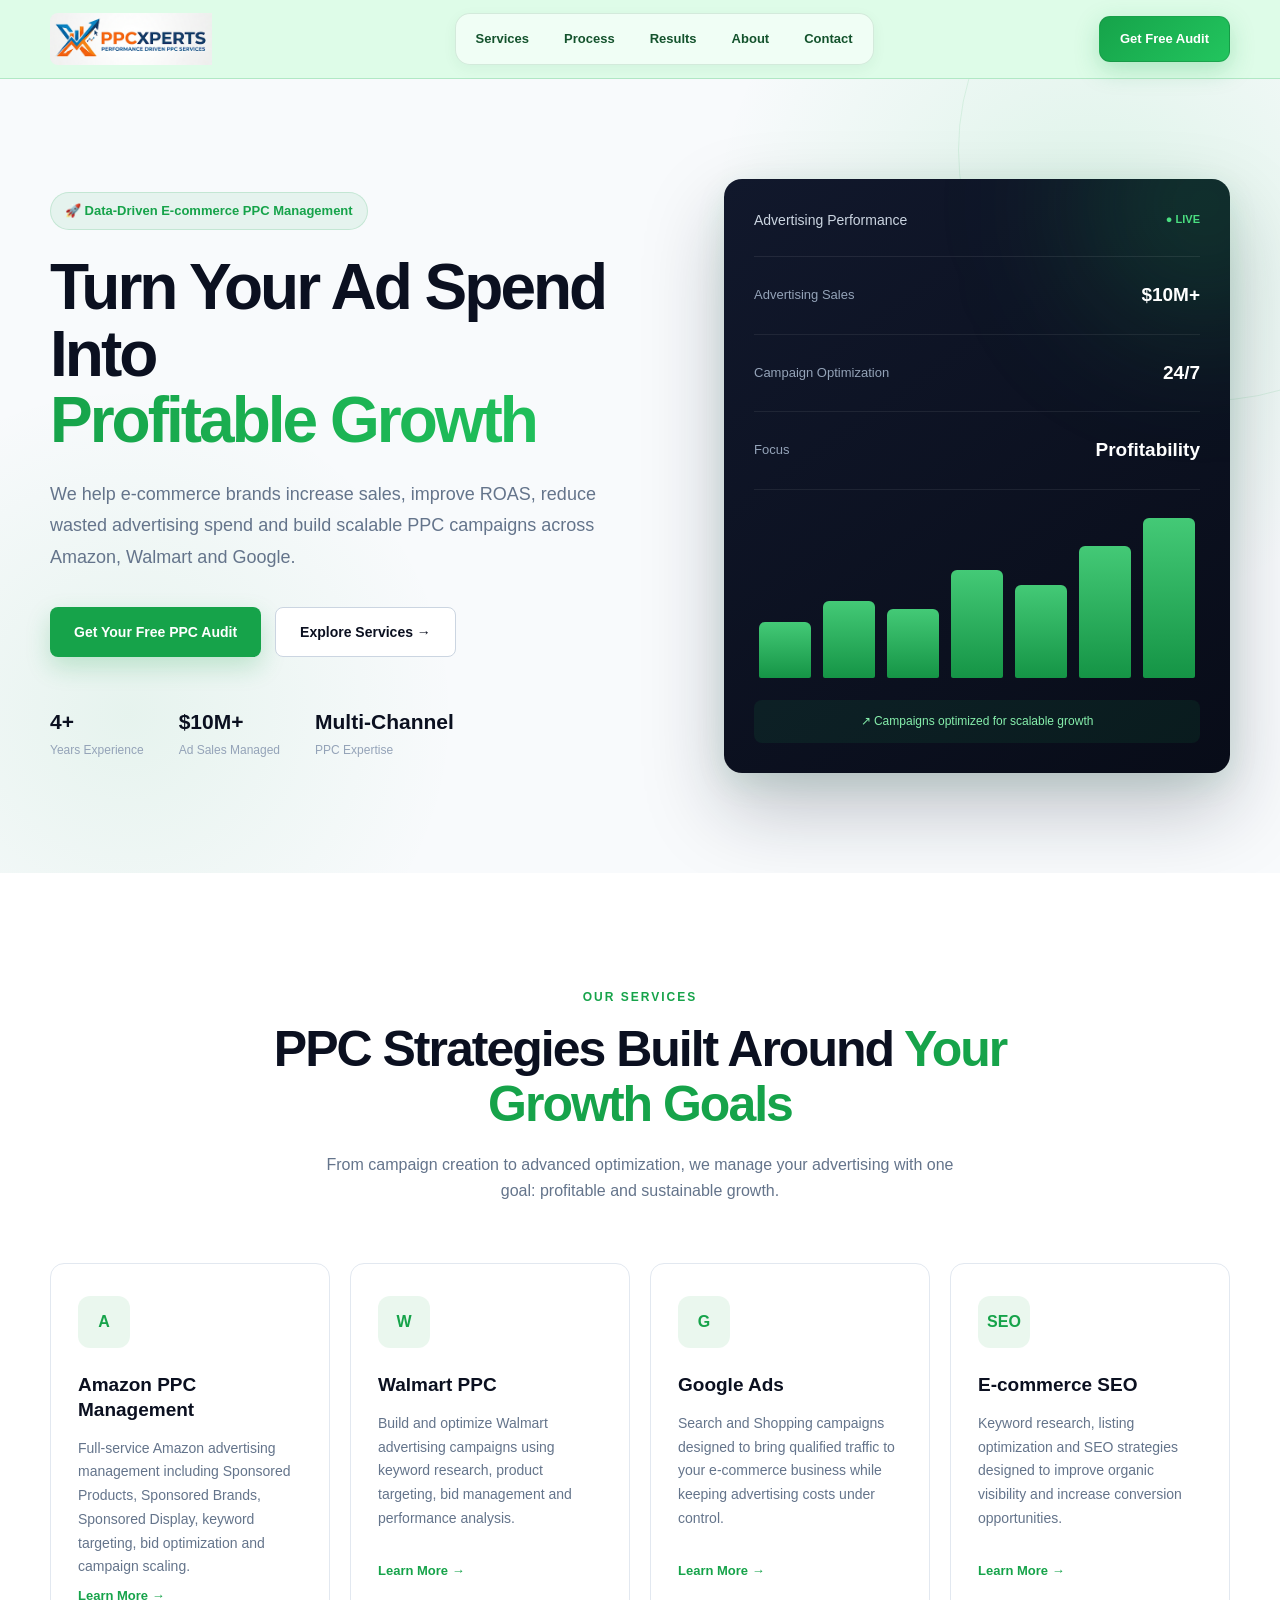
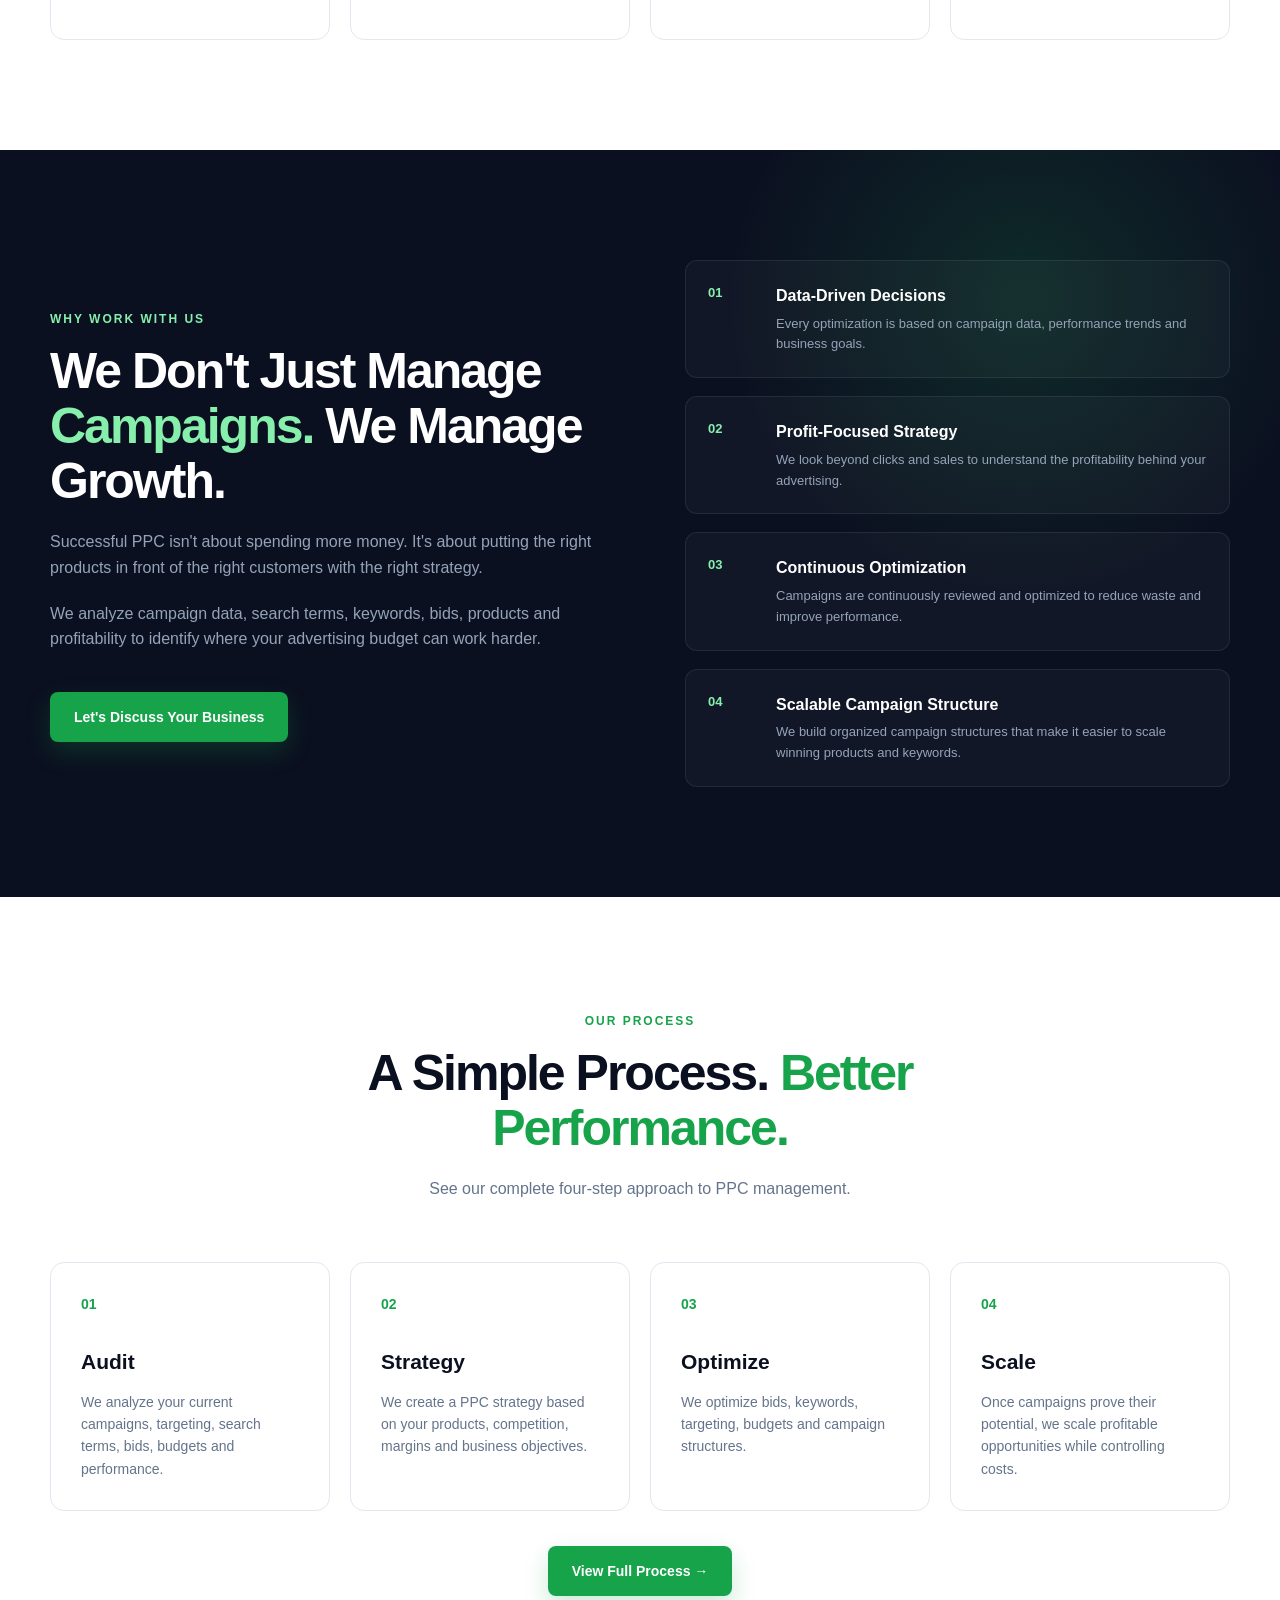
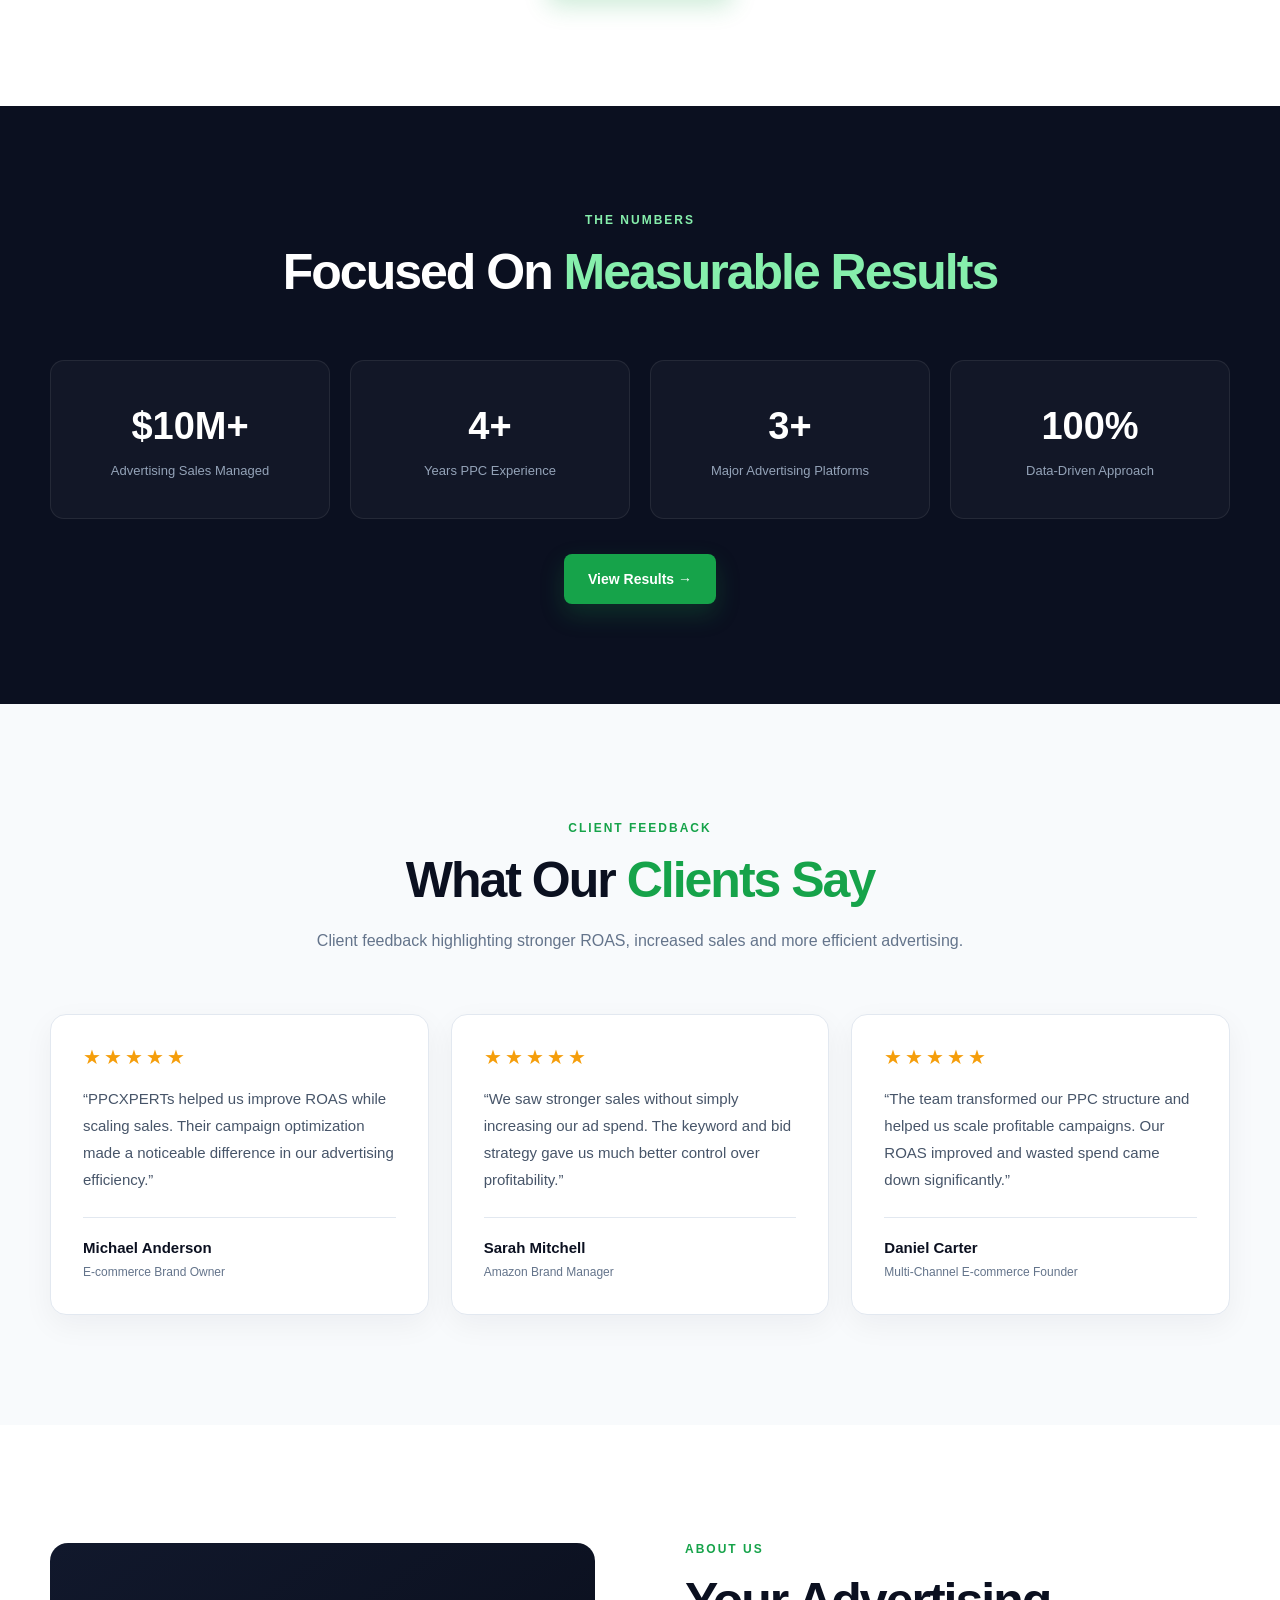
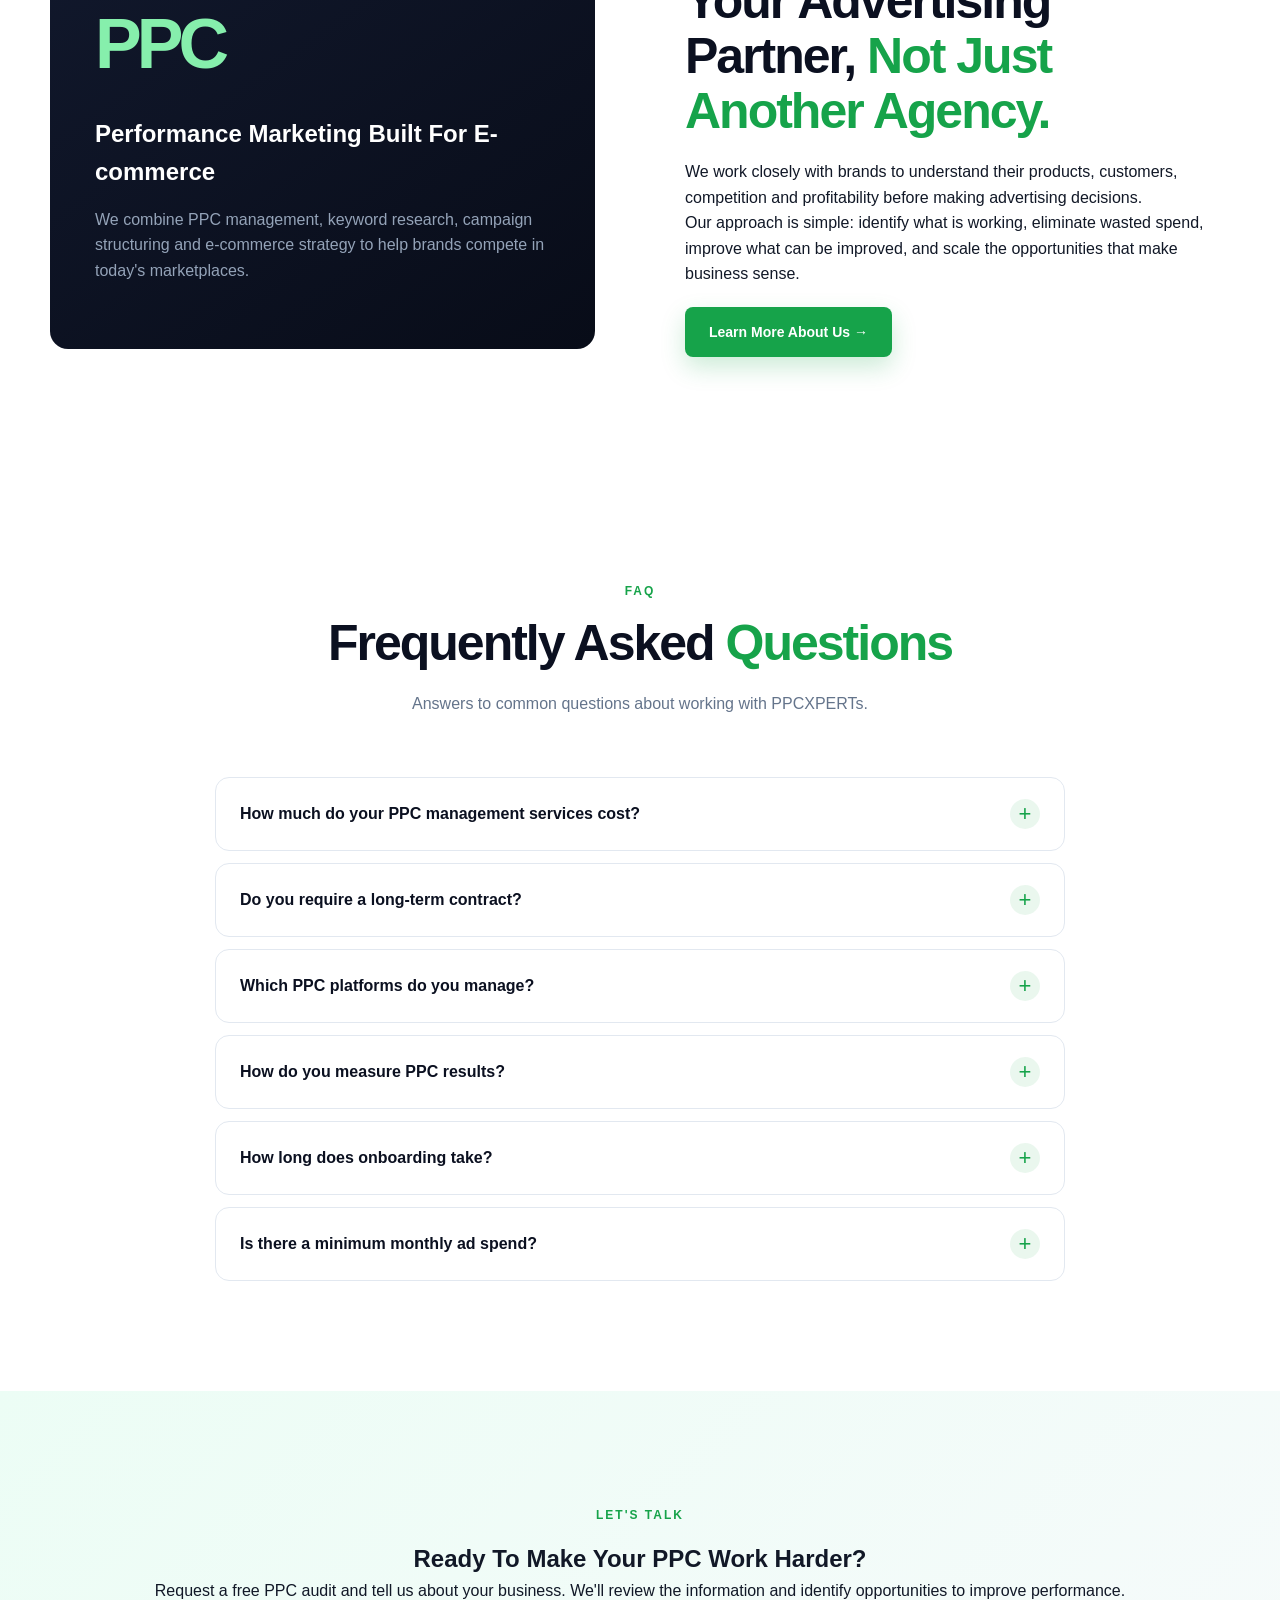
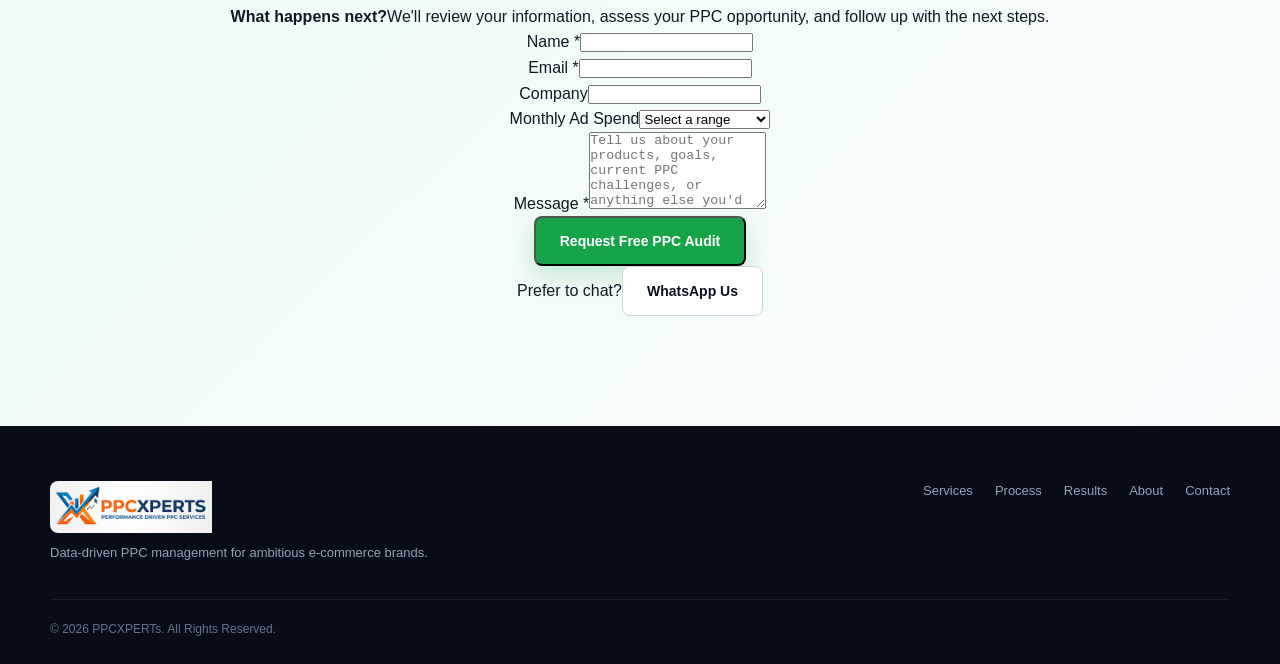
==== commit 608dffe3: "Replace email CTAs with contact form" ====
--- a/public/index.html
+++ b/public/index.html
@@ -1 +1 @@
-<!DOCTYPE html><html lang="en"><head><meta charset="UTF-8"><meta name="viewport" content="width=device-width,initial-scale=1.0"><title>PPCXPERTs | Amazon, Walmart & Google PPC Management Agency</title><meta name="description" content="Professional Amazon PPC, Walmart PPC, Google Ads and e-commerce advertising management designed to increase profitable sales and reduce wasted ad spend."><meta name="keywords" content="Amazon PPC Manager, Amazon PPC Agency, Amazon Advertising, Walmart PPC, Google Ads, E-commerce PPC"><meta name="author" content="PPCXPERTs"><link rel="icon" href="favicon.ico" type="image/x-icon"><meta property="og:title" content="PPCXPERTs | Amazon, Walmart & Google PPC Management Agency"><meta property="og:description" content="Professional Amazon PPC, Walmart PPC, Google Ads and e-commerce advertising management designed to increase profitable sales and reduce wasted ad spend."><meta property="og:image" content="https://ppcxperts.com/logo.jpeg"><meta property="og:url" content="https://ppcxperts.com/"><meta property="og:type" content="website"><link rel="stylesheet" href="style.css"></head><body><header class="header"><div class="container nav"><a href="/" class="logo"><img src="logo.jpeg" alt="PPCXPERTs Logo"></a><nav class="nav-links"><a href="services.html">Services</a><a href="process.html">Process</a><a href="results.html">Results</a><a href="about.html">About</a><a href="contact.html">Contact</a></nav><a href="https://mail.google.com/mail/?view=cm&fs=1&to=aftabalampk12@gmail.com&su=Free%20PPC%20Audit%20Request" class="nav-button" target="_blank" rel="noopener noreferrer">Get Free Audit</a></div></header><section class="hero"><div class="container hero-grid"><div class="hero-content"><div class="badge">🚀 Data-Driven E-commerce PPC Management</div><h1>Turn Your Ad Spend Into <span>Profitable Growth</span></h1><p>We help e-commerce brands increase sales, improve ROAS, reduce wasted advertising spend and build scalable PPC campaigns across Amazon, Walmart and Google.</p><div class="hero-buttons"><a href="https://mail.google.com/mail/?view=cm&fs=1&to=aftabalampk12@gmail.com&su=Free%20PPC%20Audit%20Request" class="primary-button" target="_blank" rel="noopener noreferrer">Get Your Free PPC Audit</a><a href="services.html" class="secondary-button">Explore Services →</a></div><div class="hero-trust"><div><strong>4+</strong><span>Years Experience</span></div><div><strong>$10M+</strong><span>Ad Sales Managed</span></div><div><strong>Multi-Channel</strong><span>PPC Expertise</span></div></div></div><div class="hero-card"><div class="card-header"><span>Advertising Performance</span><span class="live">● LIVE</span></div><div class="metric"><span>Advertising Sales</span><strong>$10M+</strong></div><div class="metric"><span>Campaign Optimization</span><strong>24/7</strong></div><div class="metric"><span>Focus</span><strong>Profitability</strong></div><div class="chart"><div class="bar bar1"></div><div class="bar bar2"></div><div class="bar bar3"></div><div class="bar bar4"></div><div class="bar bar5"></div><div class="bar bar6"></div><div class="bar bar7"></div></div><div class="growth">↗ Campaigns optimized for scalable growth</div></div></div></section><section id="services" class="section"><div class="container"><div class="section-heading"><span class="section-label">OUR SERVICES</span><h2>PPC Strategies Built Around <span>Your Growth Goals</span></h2><p>From campaign creation to advanced optimization, we manage your advertising with one goal: profitable and sustainable growth.</p></div><div class="services-grid"><div class="service-card"><div class="service-icon">A</div><h3>Amazon PPC Management</h3><p>Full-service Amazon advertising management including Sponsored Products, Sponsored Brands, Sponsored Display, keyword targeting, bid optimization and campaign scaling.</p><a href="services.html">Learn More →</a></div><div class="service-card"><div class="service-icon">W</div><h3>Walmart PPC</h3><p>Build and optimize Walmart advertising campaigns using keyword research, product targeting, bid management and performance analysis.</p><a href="services.html">Learn More →</a></div><div class="service-card"><div class="service-icon">G</div><h3>Google Ads</h3><p>Search and Shopping campaigns designed to bring qualified traffic to your e-commerce business while keeping advertising costs under control.</p><a href="services.html">Learn More →</a></div><div class="service-card"><div class="service-icon">SEO</div><h3>E-commerce SEO</h3><p>Keyword research, listing optimization and SEO strategies designed to improve organic visibility and increase conversion opportunities.</p><a href="services.html">Learn More →</a></div></div></div></section><section class="section dark-section"><div class="container two-column"><div><span class="section-label">WHY WORK WITH US</span><h2>We Don't Just Manage <span>Campaigns.</span> We Manage Growth.</h2><p>Successful PPC isn't about spending more money. It's about putting the right products in front of the right customers with the right strategy.</p><p>We analyze campaign data, search terms, keywords, bids, products and profitability to identify where your advertising budget can work harder.</p><a href="contact.html" class="primary-button">Let's Discuss Your Business</a></div><div class="benefits"><div class="benefit"><strong>01</strong><div><h3>Data-Driven Decisions</h3><p>Every optimization is based on campaign data, performance trends and business goals.</p></div></div><div class="benefit"><strong>02</strong><div><h3>Profit-Focused Strategy</h3><p>We look beyond clicks and sales to understand the profitability behind your advertising.</p></div></div><div class="benefit"><strong>03</strong><div><h3>Continuous Optimization</h3><p>Campaigns are continuously reviewed and optimized to reduce waste and improve performance.</p></div></div><div class="benefit"><strong>04</strong><div><h3>Scalable Campaign Structure</h3><p>We build organized campaign structures that make it easier to scale winning products and keywords.</p></div></div></div></div></section><section id="process" class="section"><div class="container"><div class="section-heading"><span class="section-label">OUR PROCESS</span><h2>A Simple Process. <span>Better Performance.</span></h2><p>See our complete four-step approach to PPC management.</p></div><div class="process-grid"><div class="process-card"><span>01</span><h3>Audit</h3><p>We analyze your current campaigns, targeting, search terms, bids, budgets and performance.</p></div><div class="process-card"><span>02</span><h3>Strategy</h3><p>We create a PPC strategy based on your products, competition, margins and business objectives.</p></div><div class="process-card"><span>03</span><h3>Optimize</h3><p>We optimize bids, keywords, targeting, budgets and campaign structures.</p></div><div class="process-card"><span>04</span><h3>Scale</h3><p>Once campaigns prove their potential, we scale profitable opportunities while controlling costs.</p></div></div><div style="text-align:center;margin-top:35px"><a href="process.html" class="primary-button">View Full Process →</a></div></div></section><section id="results" class="results-section"><div class="container"><div class="section-heading light"><span class="section-label">THE NUMBERS</span><h2>Focused On <span>Measurable Results</span></h2></div><div class="stats-grid"><div class="stat"><strong>$10M+</strong><span>Advertising Sales Managed</span></div><div class="stat"><strong>4+</strong><span>Years PPC Experience</span></div><div class="stat"><strong>3+</strong><span>Major Advertising Platforms</span></div><div class="stat"><strong>100%</strong><span>Data-Driven Approach</span></div></div><div style="text-align:center;margin-top:35px"><a href="results.html" class="primary-button">View Results →</a></div></div></section><section id="testimonials" class="section testimonials-section"><div class="container"><div class="section-heading"><span class="section-label">CLIENT FEEDBACK</span><h2>What Our <span>Clients Say</span></h2><p>Client feedback highlighting stronger ROAS, increased sales and more efficient advertising.</p></div><div class="testimonials-grid"><article class="testimonial-card"><div class="testimonial-stars" aria-label="5 out of 5 stars">★★★★★</div><blockquote>“PPCXPERTs helped us improve ROAS while scaling sales. Their campaign optimization made a noticeable difference in our advertising efficiency.”</blockquote><div class="testimonial-author"><strong>Michael Anderson</strong><span>E-commerce Brand Owner</span></div></article><article class="testimonial-card"><div class="testimonial-stars" aria-label="5 out of 5 stars">★★★★★</div><blockquote>“We saw stronger sales without simply increasing our ad spend. The keyword and bid strategy gave us much better control over profitability.”</blockquote><div class="testimonial-author"><strong>Sarah Mitchell</strong><span>Amazon Brand Manager</span></div></article><article class="testimonial-card"><div class="testimonial-stars" aria-label="5 out of 5 stars">★★★★★</div><blockquote>“The team transformed our PPC structure and helped us scale profitable campaigns. Our ROAS improved and wasted spend came down significantly.”</blockquote><div class="testimonial-author"><strong>Daniel Carter</strong><span>Multi-Channel E-commerce Founder</span></div></article></div></div></section><section id="about" class="section"><div class="container two-column"><div class="about-box"><span class="about-number">PPC</span><h3>Performance Marketing Built For E-commerce</h3><p>We combine PPC management, keyword research, campaign structuring and e-commerce strategy to help brands compete in today's marketplaces.</p></div><div><span class="section-label">ABOUT US</span><h2>Your Advertising Partner, <span>Not Just Another Agency.</span></h2><p>We work closely with brands to understand their products, customers, competition and profitability before making advertising decisions.</p><p>Our approach is simple: identify what is working, eliminate wasted spend, improve what can be improved, and scale the opportunities that make business sense.</p><a href="about.html" class="primary-button">Learn More About Us →</a></div></div></section><section id="faq" class="section faq-section"><div class="container"><div class="section-heading"><span class="section-label">FAQ</span><h2>Frequently Asked <span>Questions</span></h2><p>Answers to common questions about working with PPCXPERTs.</p></div><div class="faq-list"><div class="faq-item"><button class="faq-question" type="button" aria-expanded="false">How much do your PPC management services cost?<span class="faq-icon">+</span></button><div class="faq-answer" hidden><p>Pricing depends on your account size, advertising platforms, product catalog and management needs. We can review your account and business goals first, then recommend a clear management plan and fee structure.</p></div></div><div class="faq-item"><button class="faq-question" type="button" aria-expanded="false">Do you require a long-term contract?<span class="faq-icon">+</span></button><div class="faq-answer" hidden><p>We aim to keep engagements flexible. Contract terms can vary by the scope of work, but our focus is on earning your continued business through measurable performance rather than locking you into an unnecessarily long commitment.</p></div></div><div class="faq-item"><button class="faq-question" type="button" aria-expanded="false">Which PPC platforms do you manage?<span class="faq-icon">+</span></button><div class="faq-answer" hidden><p>We manage PPC across Amazon, Walmart and Google, including campaign structure, keyword and product targeting, bids, budgets, search-term optimization and scaling.</p></div></div><div class="faq-item"><button class="faq-question" type="button" aria-expanded="false">How do you measure PPC results?<span class="faq-icon">+</span></button><div class="faq-answer" hidden><p>We look beyond clicks and impressions. Key metrics can include sales, orders, ROAS, ACOS, TACoS, conversion rate, ad spend efficiency and overall profitability, aligned with your business objectives.</p></div></div><div class="faq-item"><button class="faq-question" type="button" aria-expanded="false">How long does onboarding take?<span class="faq-icon">+</span></button><div class="faq-answer" hidden><p>After access and required account information are provided, onboarding typically starts with an account audit and strategy review. The exact timeline depends on account complexity, catalog size and how quickly access is available.</p></div></div><div class="faq-item"><button class="faq-question" type="button" aria-expanded="false">Is there a minimum monthly ad spend?<span class="faq-icon">+</span></button><div class="faq-answer" hidden><p>We prefer to assess the account and growth opportunity before setting a minimum. If your budget is limited, we can prioritize the products, keywords and campaigns most likely to generate efficient results.</p></div></div></div></div></section><section id="contact" class="cta-section"><div class="container cta-content"><span class="section-label">LET'S TALK</span><h2>Ready To Make Your PPC <span>Work Harder?</span></h2><p>Get a free PPC audit and discover where your advertising account may be losing money and where you can find new opportunities for growth.</p><div class="cta-buttons"><a href="https://mail.google.com/mail/?view=cm&fs=1&to=aftabalampk12@gmail.com&su=Free%20PPC%20Audit%20Request" class="primary-button" target="_blank" rel="noopener noreferrer">Request Free PPC Audit</a><a href="https://wa.me/923455255464" class="secondary-button" target="_blank" rel="noopener noreferrer">WhatsApp Us</a></div></div></section><footer class="footer"><div class="container footer-content"><div><a href="/" class="logo"><img src="logo.jpeg" alt="PPCXPERTs Logo"></a><p>Data-driven PPC management for ambitious e-commerce brands.</p></div><div class="footer-links"><a href="services.html">Services</a><a href="process.html">Process</a><a href="results.html">Results</a><a href="about.html">About</a><a href="contact.html">Contact</a></div></div><div class="container copyright">© 2026 PPCXPERTs. All Rights Reserved.</div></footer><script src="script.js"></script></body></html>+<!DOCTYPE html><html lang="en"><head><meta charset="UTF-8"><meta name="viewport" content="width=device-width,initial-scale=1.0"><title>PPCXPERTs | Amazon, Walmart & Google PPC Management Agency</title><meta name="description" content="Professional Amazon PPC, Walmart PPC, Google Ads and e-commerce advertising management designed to increase profitable sales and reduce wasted ad spend."><meta name="keywords" content="Amazon PPC Manager, Amazon PPC Agency, Amazon Advertising, Walmart PPC, Google Ads, E-commerce PPC"><meta name="author" content="PPCXPERTs"><link rel="icon" href="favicon.ico" type="image/x-icon"><meta property="og:title" content="PPCXPERTs | Amazon, Walmart & Google PPC Management Agency"><meta property="og:description" content="Professional Amazon PPC, Walmart PPC, Google Ads and e-commerce advertising management designed to increase profitable sales and reduce wasted ad spend."><meta property="og:image" content="https://ppcxperts.com/logo.jpeg"><meta property="og:url" content="https://ppcxperts.com/"><meta property="og:type" content="website"><link rel="stylesheet" href="style.css"></head><body><header class="header"><div class="container nav"><a href="/" class="logo"><img src="logo.jpeg" alt="PPCXPERTs Logo"></a><nav class="nav-links"><a href="services.html">Services</a><a href="process.html">Process</a><a href="results.html">Results</a><a href="about.html">About</a><a href="contact.html">Contact</a></nav><a href="#contact" class="nav-button">Get Free Audit</a></div></header><section class="hero"><div class="container hero-grid"><div class="hero-content"><div class="badge">🚀 Data-Driven E-commerce PPC Management</div><h1>Turn Your Ad Spend Into <span>Profitable Growth</span></h1><p>We help e-commerce brands increase sales, improve ROAS, reduce wasted advertising spend and build scalable PPC campaigns across Amazon, Walmart and Google.</p><div class="hero-buttons"><a href="#contact" class="primary-button">Get Your Free PPC Audit</a><a href="services.html" class="secondary-button">Explore Services →</a></div><div class="hero-trust"><div><strong>4+</strong><span>Years Experience</span></div><div><strong>$10M+</strong><span>Ad Sales Managed</span></div><div><strong>Multi-Channel</strong><span>PPC Expertise</span></div></div></div><div class="hero-card"><div class="card-header"><span>Advertising Performance</span><span class="live">● LIVE</span></div><div class="metric"><span>Advertising Sales</span><strong>$10M+</strong></div><div class="metric"><span>Campaign Optimization</span><strong>24/7</strong></div><div class="metric"><span>Focus</span><strong>Profitability</strong></div><div class="chart"><div class="bar bar1"></div><div class="bar bar2"></div><div class="bar bar3"></div><div class="bar bar4"></div><div class="bar bar5"></div><div class="bar bar6"></div><div class="bar bar7"></div></div><div class="growth">↗ Campaigns optimized for scalable growth</div></div></div></section><section id="services" class="section"><div class="container"><div class="section-heading"><span class="section-label">OUR SERVICES</span><h2>PPC Strategies Built Around <span>Your Growth Goals</span></h2><p>From campaign creation to advanced optimization, we manage your advertising with one goal: profitable and sustainable growth.</p></div><div class="services-grid"><div class="service-card"><div class="service-icon">A</div><h3>Amazon PPC Management</h3><p>Full-service Amazon advertising management including Sponsored Products, Sponsored Brands, Sponsored Display, keyword targeting, bid optimization and campaign scaling.</p><a href="services.html">Learn More →</a></div><div class="service-card"><div class="service-icon">W</div><h3>Walmart PPC</h3><p>Build and optimize Walmart advertising campaigns using keyword research, product targeting, bid management and performance analysis.</p><a href="services.html">Learn More →</a></div><div class="service-card"><div class="service-icon">G</div><h3>Google Ads</h3><p>Search and Shopping campaigns designed to bring qualified traffic to your e-commerce business while keeping advertising costs under control.</p><a href="services.html">Learn More →</a></div><div class="service-card"><div class="service-icon">SEO</div><h3>E-commerce SEO</h3><p>Keyword research, listing optimization and SEO strategies designed to improve organic visibility and increase conversion opportunities.</p><a href="services.html">Learn More →</a></div></div></div></section><section class="section dark-section"><div class="container two-column"><div><span class="section-label">WHY WORK WITH US</span><h2>We Don't Just Manage <span>Campaigns.</span> We Manage Growth.</h2><p>Successful PPC isn't about spending more money. It's about putting the right products in front of the right customers with the right strategy.</p><p>We analyze campaign data, search terms, keywords, bids, products and profitability to identify where your advertising budget can work harder.</p><a href="#contact" class="primary-button">Let's Discuss Your Business</a></div><div class="benefits"><div class="benefit"><strong>01</strong><div><h3>Data-Driven Decisions</h3><p>Every optimization is based on campaign data, performance trends and business goals.</p></div></div><div class="benefit"><strong>02</strong><div><h3>Profit-Focused Strategy</h3><p>We look beyond clicks and sales to understand the profitability behind your advertising.</p></div></div><div class="benefit"><strong>03</strong><div><h3>Continuous Optimization</h3><p>Campaigns are continuously reviewed and optimized to reduce waste and improve performance.</p></div></div><div class="benefit"><strong>04</strong><div><h3>Scalable Campaign Structure</h3><p>We build organized campaign structures that make it easier to scale winning products and keywords.</p></div></div></div></div></section><section id="process" class="section"><div class="container"><div class="section-heading"><span class="section-label">OUR PROCESS</span><h2>A Simple Process. <span>Better Performance.</span></h2><p>See our complete four-step approach to PPC management.</p></div><div class="process-grid"><div class="process-card"><span>01</span><h3>Audit</h3><p>We analyze your current campaigns, targeting, search terms, bids, budgets and performance.</p></div><div class="process-card"><span>02</span><h3>Strategy</h3><p>We create a PPC strategy based on your products, competition, margins and business objectives.</p></div><div class="process-card"><span>03</span><h3>Optimize</h3><p>We optimize bids, keywords, targeting, budgets and campaign structures.</p></div><div class="process-card"><span>04</span><h3>Scale</h3><p>Once campaigns prove their potential, we scale profitable opportunities while controlling costs.</p></div></div><div style="text-align:center;margin-top:35px"><a href="process.html" class="primary-button">View Full Process →</a></div></div></section><section id="results" class="results-section"><div class="container"><div class="section-heading light"><span class="section-label">THE NUMBERS</span><h2>Focused On <span>Measurable Results</span></h2></div><div class="stats-grid"><div class="stat"><strong>$10M+</strong><span>Advertising Sales Managed</span></div><div class="stat"><strong>4+</strong><span>Years PPC Experience</span></div><div class="stat"><strong>3+</strong><span>Major Advertising Platforms</span></div><div class="stat"><strong>100%</strong><span>Data-Driven Approach</span></div></div><div style="text-align:center;margin-top:35px"><a href="results.html" class="primary-button">View Results →</a></div></div></section><section id="testimonials" class="section testimonials-section"><div class="container"><div class="section-heading"><span class="section-label">CLIENT FEEDBACK</span><h2>What Our <span>Clients Say</span></h2><p>Client feedback highlighting stronger ROAS, increased sales and more efficient advertising.</p></div><div class="testimonials-grid"><article class="testimonial-card"><div class="testimonial-stars" aria-label="5 out of 5 stars">★★★★★</div><blockquote>“PPCXPERTs helped us improve ROAS while scaling sales. Their campaign optimization made a noticeable difference in our advertising efficiency.”</blockquote><div class="testimonial-author"><strong>Michael Anderson</strong><span>E-commerce Brand Owner</span></div></article><article class="testimonial-card"><div class="testimonial-stars" aria-label="5 out of 5 stars">★★★★★</div><blockquote>“We saw stronger sales without simply increasing our ad spend. The keyword and bid strategy gave us much better control over profitability.”</blockquote><div class="testimonial-author"><strong>Sarah Mitchell</strong><span>Amazon Brand Manager</span></div></article><article class="testimonial-card"><div class="testimonial-stars" aria-label="5 out of 5 stars">★★★★★</div><blockquote>“The team transformed our PPC structure and helped us scale profitable campaigns. Our ROAS improved and wasted spend came down significantly.”</blockquote><div class="testimonial-author"><strong>Daniel Carter</strong><span>Multi-Channel E-commerce Founder</span></div></article></div></div></section><section id="about" class="section"><div class="container two-column"><div class="about-box"><span class="about-number">PPC</span><h3>Performance Marketing Built For E-commerce</h3><p>We combine PPC management, keyword research, campaign structuring and e-commerce strategy to help brands compete in today's marketplaces.</p></div><div><span class="section-label">ABOUT US</span><h2>Your Advertising Partner, <span>Not Just Another Agency.</span></h2><p>We work closely with brands to understand their products, customers, competition and profitability before making advertising decisions.</p><p>Our approach is simple: identify what is working, eliminate wasted spend, improve what can be improved, and scale the opportunities that make business sense.</p><a href="about.html" class="primary-button">Learn More About Us →</a></div></div></section><section id="faq" class="section faq-section"><div class="container"><div class="section-heading"><span class="section-label">FAQ</span><h2>Frequently Asked <span>Questions</span></h2><p>Answers to common questions about working with PPCXPERTs.</p></div><div class="faq-list"><div class="faq-item"><button class="faq-question" type="button" aria-expanded="false">How much do your PPC management services cost?<span class="faq-icon">+</span></button><div class="faq-answer" hidden><p>Pricing depends on your account size, advertising platforms, product catalog and management needs. We can review your account and business goals first, then recommend a clear management plan and fee structure.</p></div></div><div class="faq-item"><button class="faq-question" type="button" aria-expanded="false">Do you require a long-term contract?<span class="faq-icon">+</span></button><div class="faq-answer" hidden><p>We aim to keep engagements flexible. Contract terms can vary by the scope of work, but our focus is on earning your continued business through measurable performance rather than locking you into an unnecessarily long commitment.</p></div></div><div class="faq-item"><button class="faq-question" type="button" aria-expanded="false">Which PPC platforms do you manage?<span class="faq-icon">+</span></button><div class="faq-answer" hidden><p>We manage PPC across Amazon, Walmart and Google, including campaign structure, keyword and product targeting, bids, budgets, search-term optimization and scaling.</p></div></div><div class="faq-item"><button class="faq-question" type="button" aria-expanded="false">How do you measure PPC results?<span class="faq-icon">+</span></button><div class="faq-answer" hidden><p>We look beyond clicks and impressions. Key metrics can include sales, orders, ROAS, ACOS, TACoS, conversion rate, ad spend efficiency and overall profitability, aligned with your business objectives.</p></div></div><div class="faq-item"><button class="faq-question" type="button" aria-expanded="false">How long does onboarding take?<span class="faq-icon">+</span></button><div class="faq-answer" hidden><p>After access and required account information are provided, onboarding typically starts with an account audit and strategy review. The exact timeline depends on account complexity, catalog size and how quickly access is available.</p></div></div><div class="faq-item"><button class="faq-question" type="button" aria-expanded="false">Is there a minimum monthly ad spend?<span class="faq-icon">+</span></button><div class="faq-answer" hidden><p>We prefer to assess the account and growth opportunity before setting a minimum. If your budget is limited, we can prioritize the products, keywords and campaigns most likely to generate efficient results.</p></div></div></div></div></section><section id="contact" class="cta-section"><div class="container contact-container"><div class="contact-intro"><span class="section-label">LET'S TALK</span><h2>Ready To Make Your PPC <span>Work Harder?</span></h2><p>Request a free PPC audit and tell us about your business. We'll review the information and identify opportunities to improve performance.</p><div class="contact-note"><strong>What happens next?</strong><span>We'll review your information, assess your PPC opportunity, and follow up with the next steps.</span></div></div><div class="contact-form-card"><form id="contact-form" action="https://formspree.io/f/YOUR_FORM_ID" method="POST" novalidate><div class="form-grid"><div class="form-group"><label for="name">Name <span>*</span></label><input id="name" name="name" type="text" autocomplete="name" required><small class="form-error" aria-live="polite"></small></div><div class="form-group"><label for="email">Email <span>*</span></label><input id="email" name="email" type="email" autocomplete="email" required><small class="form-error" aria-live="polite"></small></div><div class="form-group"><label for="company">Company</label><input id="company" name="company" type="text" autocomplete="organization"></div><div class="form-group"><label for="ad-spend">Monthly Ad Spend</label><select id="ad-spend" name="monthly_ad_spend"><option value="">Select a range</option><option value="Under $2,000">Under $2,000</option><option value="$2,000 - $5,000">$2,000 - $5,000</option><option value="$5,000 - $10,000">$5,000 - $10,000</option><option value="$10,000 - $25,000">$10,000 - $25,000</option><option value="$25,000+">$25,000+</option></select></div><div class="form-group form-group-full"><label for="message">Message <span>*</span></label><textarea id="message" name="message" rows="5" placeholder="Tell us about your products, goals, current PPC challenges, or anything else you'd like us to know." required></textarea><small class="form-error" aria-live="polite"></small></div></div><input type="hidden" name="_subject" value="New PPCXPERTs Free PPC Audit Request"><button type="submit" class="primary-button form-submit">Request Free PPC Audit</button><p class="form-status" id="form-status" role="status" aria-live="polite"></p></form><div class="contact-secondary"><span>Prefer to chat?</span><a href="https://wa.me/923455255464" class="secondary-button" target="_blank" rel="noopener noreferrer">WhatsApp Us</a></div></div></div></section><footer class="footer"><div class="container footer-content"><div><a href="/" class="logo"><img src="logo.jpeg" alt="PPCXPERTs Logo"></a><p>Data-driven PPC management for ambitious e-commerce brands.</p></div><div class="footer-links"><a href="services.html">Services</a><a href="process.html">Process</a><a href="results.html">Results</a><a href="about.html">About</a><a href="contact.html">Contact</a></div></div><div class="container copyright">© 2026 PPCXPERTs. All Rights Reserved.</div></footer><script src="script.js"></script></body></html>
--- a/public/style.css
+++ b/public/style.css
@@ -7,4 +7,6 @@
 /* ---------- ORIGINAL SITE SECTIONS ---------- */
 .hero{position:relative;min-height:720px;display:flex;align-items:center;padding:100px 0;background:radial-gradient(circle at 85% 20%,rgba(34,197,94,.13),transparent 30%),radial-gradient(circle at 10% 80%,rgba(22,163,74,.08),transparent 25%),#f8fafc;overflow:hidden}.hero::before{content:"";position:absolute;width:500px;height:500px;border:1px solid rgba(22,163,74,.10);border-radius:50%;right:-180px;top:-180px}.hero-grid{display:grid;grid-template-columns:1.08fr .92fr;align-items:center;gap:80px}.hero-content{position:relative;z-index:2}.badge{display:inline-flex;align-items:center;padding:8px 14px;margin-bottom:24px;border-radius:50px;background:rgba(22,163,74,.08);border:1px solid rgba(22,163,74,.16);color:var(--primary);font-size:13px;font-weight:700}.hero h1{max-width:720px;font-size:clamp(46px,5vw,70px);line-height:1.04;letter-spacing:-3px;color:var(--dark);margin-bottom:25px}.hero h1 span{display:block;background:linear-gradient(100deg,var(--primary),var(--secondary));-webkit-background-clip:text;background-clip:text;color:transparent}.hero-content>p{max-width:650px;color:#64748b;font-size:18px;line-height:1.75;margin-bottom:34px}.hero-buttons{display:flex;flex-wrap:wrap;gap:14px;margin-bottom:48px}.primary-button,.secondary-button{display:inline-flex;align-items:center;justify-content:center;min-height:50px;padding:0 24px;border-radius:8px;font-size:14px;font-weight:700;transition:all .25s ease}.primary-button{background:var(--primary);color:#fff;box-shadow:0 10px 25px rgba(22,163,74,.22)}.primary-button:hover{background:var(--primary-dark);transform:translateY(-3px);box-shadow:0 15px 30px rgba(22,163,74,.30)}.secondary-button{border:1px solid #cbd5e1;background:#fff;color:var(--dark)}.secondary-button:hover{border-color:var(--primary);color:var(--primary);transform:translateY(-3px)}.hero-trust{display:flex;flex-wrap:wrap;gap:35px}.hero-trust div{display:flex;flex-direction:column}.hero-trust strong{color:var(--dark);font-size:21px;font-weight:800}.hero-trust span{color:#94a3b8;font-size:12px;margin-top:2px}.hero-card{position:relative;padding:30px;border-radius:18px;background:linear-gradient(145deg,#11182c,#080c18);color:#fff;box-shadow:0 35px 80px rgba(15,23,42,.25),0 10px 30px rgba(22,163,74,.10);overflow:hidden}.hero-card::before{content:"";position:absolute;width:250px;height:250px;border-radius:50%;background:rgba(34,197,94,.18);filter:blur(70px);right:-100px;top:-100px}.card-header{position:relative;z-index:1;display:flex;justify-content:space-between;align-items:center;padding-bottom:25px;border-bottom:1px solid rgba(255,255,255,.08);font-size:14px;color:#cbd5e1}.live{color:#4ade80;font-size:11px;font-weight:800}.metric{position:relative;z-index:1;display:flex;align-items:center;justify-content:space-between;padding:23px 0;border-bottom:1px solid rgba(255,255,255,.07)}.metric span{color:#94a3b8;font-size:13px}.metric strong{color:#fff;font-size:19px}.chart{position:relative;z-index:1;height:160px;margin-top:28px;display:flex;align-items:flex-end;gap:12px;padding:0 5px}.bar{flex:1;border-radius:6px 6px 2px 2px;background:linear-gradient(to top,var(--primary),#4ade80);opacity:.9;animation:growBar 1s ease-out}.bar1{height:35%}.bar2{height:48%}.bar3{height:43%}.bar4{height:67%}.bar5{height:58%}.bar6{height:82%}.bar7{height:100%}@keyframes growBar{from{height:0}}.growth{position:relative;z-index:1;margin-top:22px;padding:12px;border-radius:8px;background:rgba(34,197,94,.08);color:#86efac;text-align:center;font-size:12px}.section{padding:110px 0;background:#fff}.section-heading{max-width:760px;margin:0 auto 60px;text-align:center}.section-label{display:inline-block;margin-bottom:15px;color:var(--primary);font-size:12px;font-weight:800;letter-spacing:2px}.section-heading h2,.two-column h2{color:var(--dark);font-size:clamp(35px,4vw,50px);line-height:1.1;letter-spacing:-2px;margin-bottom:20px}.section-heading h2 span,.two-column h2 span{color:var(--primary)}.section-heading p{max-width:650px;margin:0 auto;color:var(--muted);font-size:16px}.services-grid{display:grid;grid-template-columns:repeat(4,1fr);gap:20px}.service-card{padding:32px 27px;border:1px solid var(--border);border-radius:14px;background:#fff;transition:all .3s ease}.service-card:hover{transform:translateY(-7px);border-color:rgba(22,163,74,.35);box-shadow:0 20px 45px rgba(15,23,42,.08)}.service-icon{width:52px;height:52px;display:flex;align-items:center;justify-content:center;margin-bottom:25px;border-radius:12px;background:rgba(22,163,74,.09);color:var(--primary);font-size:16px;font-weight:800}.service-card h3{margin-bottom:14px;color:var(--dark);font-size:19px;line-height:1.3}.service-card p{min-height:145px;color:var(--muted);font-size:14px;line-height:1.7}.service-card a{color:var(--primary);font-size:13px;font-weight:800}.dark-section{background:radial-gradient(circle at 80% 20%,rgba(34,197,94,.15),transparent 25%),var(--dark);color:#fff}.dark-section .section-label{color:#86efac}.dark-section h2{color:#fff}.dark-section h2 span{color:#86efac}.dark-section p{color:#94a3b8}.two-column{display:grid;grid-template-columns:1fr 1fr;align-items:center;gap:90px}.two-column>div:first-child>p{max-width:600px;margin-bottom:20px}.two-column .primary-button{margin-top:20px}.benefits{display:flex;flex-direction:column;gap:18px}.benefit{display:grid;grid-template-columns:50px 1fr;gap:18px;padding:22px;border:1px solid rgba(255,255,255,.08);border-radius:12px;background:rgba(255,255,255,.03);transition:all .25s ease}.benefit:hover{background:rgba(255,255,255,.06);border-color:rgba(134,239,172,.25)}.benefit>strong{color:#86efac;font-size:13px}.benefit h3{color:#fff;font-size:16px;margin-bottom:5px}.benefit p{margin:0;font-size:13px}.process-grid{display:grid;grid-template-columns:repeat(4,1fr);gap:20px}.process-card{position:relative;padding:30px;border-radius:14px;border:1px solid var(--border);background:#fff}.process-card>span{display:block;margin-bottom:30px;color:var(--primary);font-size:14px;font-weight:900}.process-card h3{color:var(--dark);font-size:21px;margin-bottom:12px}.process-card p{color:var(--muted);font-size:14px}.results-section{padding:100px 0;background:var(--dark)}.section-heading.light h2{color:#fff}.section-heading.light h2 span{color:#86efac}.section-heading.light .section-label{color:#86efac}.stats-grid{display:grid;grid-template-columns:repeat(4,1fr);gap:20px}.stat{padding:35px 25px;text-align:center;border:1px solid rgba(255,255,255,.08);border-radius:14px;background:rgba(255,255,255,.03)}.stat strong{display:block;color:#fff;font-size:38px}.stat span{color:#94a3b8;font-size:13px}
 /* ---------- TESTIMONIALS ---------- */
-.testimonials-section{background:#f8fafc}.testimonials-grid{display:grid;grid-template-columns:repeat(3,1fr);gap:22px}.testimonial-card{display:flex;flex-direction:column;min-height:290px;padding:32px;border:1px solid var(--border);border-radius:16px;background:#fff;box-shadow:0 10px 30px rgba(15,23,42,.05);transition:transform .25s ease,box-shadow .25s ease,border-color .25s ease}.testimonial-card:hover{transform:translateY(-6px);border-color:rgba(22,163,74,.30);box-shadow:0 20px 45px rgba(15,23,42,.09)}.testimonial-stars{margin-bottom:18px;color:#f59e0b;font-size:20px;letter-spacing:3px;line-height:1}.testimonial-card blockquote{flex:1;color:#475569;font-size:15px;line-height:1.8;margin:0 0 24px}.testimonial-author{padding-top:18px;border-top:1px solid var(--border);display:flex;flex-direction:column;gap:3px}.testimonial-author strong{color:var(--dark);font-size:15px}.testimonial-author span{color:var(--muted);font-size:12px}.about-box{padding:45px;border-radius:18px;background:linear-gradient(145deg,#11182c,#080c18);color:#fff}.about-number{display:block;color:#86efac;font-size:70px;font-weight:900;letter-spacing:-5px}.about-box h3{font-size:24px;margin:15px 0}.about-box p{color:#94a3b8}.cta-section{padding:110px 0;background:linear-gradient(135deg,#ecfdf5,#f8fafc);text-align:center}.cta-content{max-width:800px}.cta-content h2{font-size:clamp(35px,4vw,52px);line-height:1.1;letter-spacing:-2px;color:var(--dark);margin-bottom:20px}.cta-content h2 span{color:var(--primary)}.cta-content>p{color:var(--muted);max-width:650px;margin:0 auto 30px}.cta-buttons{display:flex;justify-content:center;gap:14px;flex-wrap:wrap}.footer{padding:55px 0 25px;background:#080c18;color:#fff}.footer-content{display:flex;justify-content:space-between;gap:30px;padding-bottom:35px;border-bottom:1px solid rgba(255,255,255,.08)}.footer p{color:#94a3b8;font-size:13px;margin-top:10px}.footer-links{display:flex;gap:22px;flex-wrap:wrap}.footer-links a{color:#94a3b8;font-size:13px}.footer-links a:hover{color:#fff}.copyright{padding-top:20px;color:#64748b;font-size:12px}@media(max-width:1000px){.services-grid,.process-grid,.stats-grid{grid-template-columns:repeat(2,1fr)}.hero-grid{grid-template-columns:1fr;gap:45px}.two-column{grid-template-columns:1fr;gap:50px}.testimonials-grid{grid-template-columns:1fr}}@media(max-width:680px){.hero{padding:75px 0}.section{padding:75px 0}.services-grid,.process-grid,.stats-grid{grid-template-columns:1fr}.hero h1{font-size:44px;letter-spacing:-2px}.hero-trust{gap:22px}.footer-content{flex-direction:column}.footer-links{gap:15px}.cta-section{padding:75px 0}.testimonial-card{padding:26px;min-height:0}}+.testimonials-section{background:#f8fafc}.testimonials-grid{display:grid;grid-template-columns:repeat(3,1fr);gap:22px}.testimonial-card{display:flex;flex-direction:column;min-height:290px;padding:32px;border:1px solid var(--border);border-radius:16px;background:#fff;box-shadow:0 10px 30px rgba(15,23,42,.05);transition:transform .25s ease,box-shadow .25s ease,border-color .25s ease}.testimonial-card:hover{transform:translateY(-6px);border-color:rgba(22,163,74,.30);box-shadow:0 20px 45px rgba(15,23,42,.09)}.testimonial-stars{margin-bottom:18px;color:#f59e0b;font-size:20px;letter-spacing:3px;line-height:1}.testimonial-card blockquote{flex:1;color:#475569;font-size:15px;line-height:1.8;margin:0 0 24px}.testimonial-author{padding-top:18px;border-top:1px solid var(--border);display:flex;flex-direction:column;gap:3px}.testimonial-author strong{color:var(--dark);font-size:15px}.testimonial-author span{color:var(--muted);font-size:12px}
+/* ---------- FAQ ACCORDION ---------- */
+.faq-section{background:#fff}.faq-list{max-width:850px;margin:0 auto;display:flex;flex-direction:column;gap:12px}.faq-item{border:1px solid var(--border);border-radius:14px;background:#fff;overflow:hidden;transition:border-color .25s ease,box-shadow .25s ease}.faq-item:hover{border-color:rgba(22,163,74,.3)}.faq-item.active{border-color:rgba(22,163,74,.35);box-shadow:0 10px 30px rgba(15,23,42,.06)}.faq-question{width:100%;display:flex;align-items:center;justify-content:space-between;gap:20px;padding:21px 24px;border:0;background:transparent;color:var(--dark);font:inherit;font-size:16px;font-weight:700;text-align:left;cursor:pointer}.faq-question:hover{color:var(--primary)}.faq-icon{flex:0 0 auto;display:flex;align-items:center;justify-content:center;width:30px;height:30px;border-radius:50%;background:rgba(22,163,74,.09);color:var(--primary);font-size:22px;font-weight:400;line-height:1;transition:transform .25s ease,background .25s ease,color .25s ease}.faq-item.active .faq-icon{transform:rotate(45deg);background:var(--primary);color:#fff}.faq-answer{padding:0 24px 21px}.faq-answer p{color:var(--muted);font-size:14px;line-height:1.8;margin:0;max-width:760px}.about-box{padding:45px;border-radius:18px;background:linear-gradient(145deg,#11182c,#080c18);color:#fff}.about-number{display:block;color:#86efac;font-size:70px;font-weight:900;letter-spacing:-5px}.about-box h3{font-size:24px;margin:15px 0}.about-box p{color:#94a3b8}.cta-section{padding:110px 0;background:linear-gradient(135deg,#ecfdf5,#f8fafc);text-align:center}.cta-content{max-width:800px}.cta-content h2{font-size:clamp(35px,4vw,52px);line-height:1.1;letter-spacing:-2px;color:var(--dark);margin-bottom:20px}.cta-content h2 span{color:var(--primary)}.cta-content>p{color:var(--muted);max-width:650px;margin:0 auto 30px}.cta-buttons{display:flex;justify-content:center;gap:14px;flex-wrap:wrap}.footer{padding:55px 0 25px;background:#080c18;color:#fff}.footer-content{display:flex;justify-content:space-between;gap:30px;padding-bottom:35px;border-bottom:1px solid rgba(255,255,255,.08)}.footer p{color:#94a3b8;font-size:13px;margin-top:10px}.footer-links{display:flex;gap:22px;flex-wrap:wrap}.footer-links a{color:#94a3b8;font-size:13px}.footer-links a:hover{color:#fff}.copyright{padding-top:20px;color:#64748b;font-size:12px}@media(max-width:1000px){.services-grid,.process-grid,.stats-grid{grid-template-columns:repeat(2,1fr)}.hero-grid{grid-template-columns:1fr;gap:45px}.two-column{grid-template-columns:1fr;gap:50px}.testimonials-grid{grid-template-columns:1fr}}@media(max-width:680px){.hero{padding:75px 0}.section{padding:75px 0}.services-grid,.process-grid,.stats-grid{grid-template-columns:1fr}.hero h1{font-size:44px;letter-spacing:-2px}.hero-trust{gap:22px}.footer-content{flex-direction:column}.footer-links{gap:15px}.cta-section{padding:75px 0}.testimonial-card{padding:26px;min-height:0}.faq-question{padding:18px 17px;font-size:14px}.faq-answer{padding:0 17px 18px}.faq-list{gap:10px}}
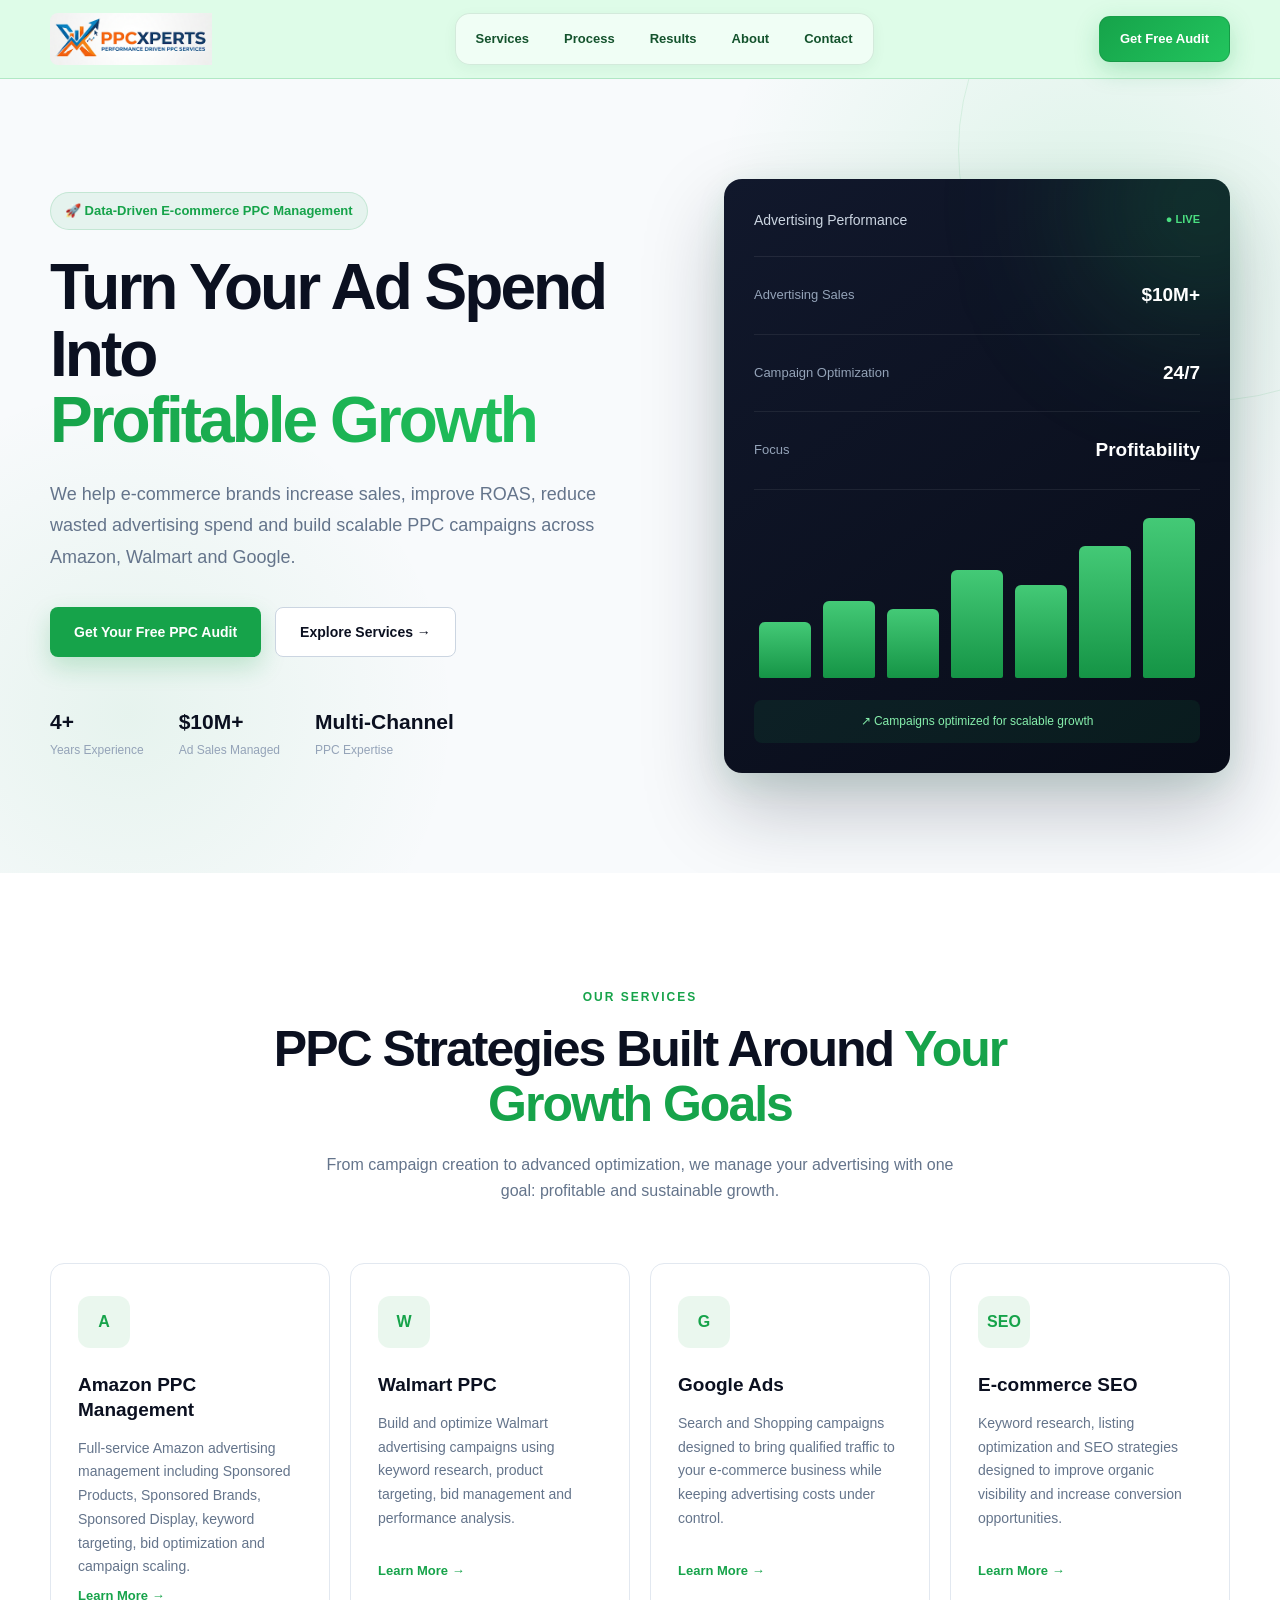
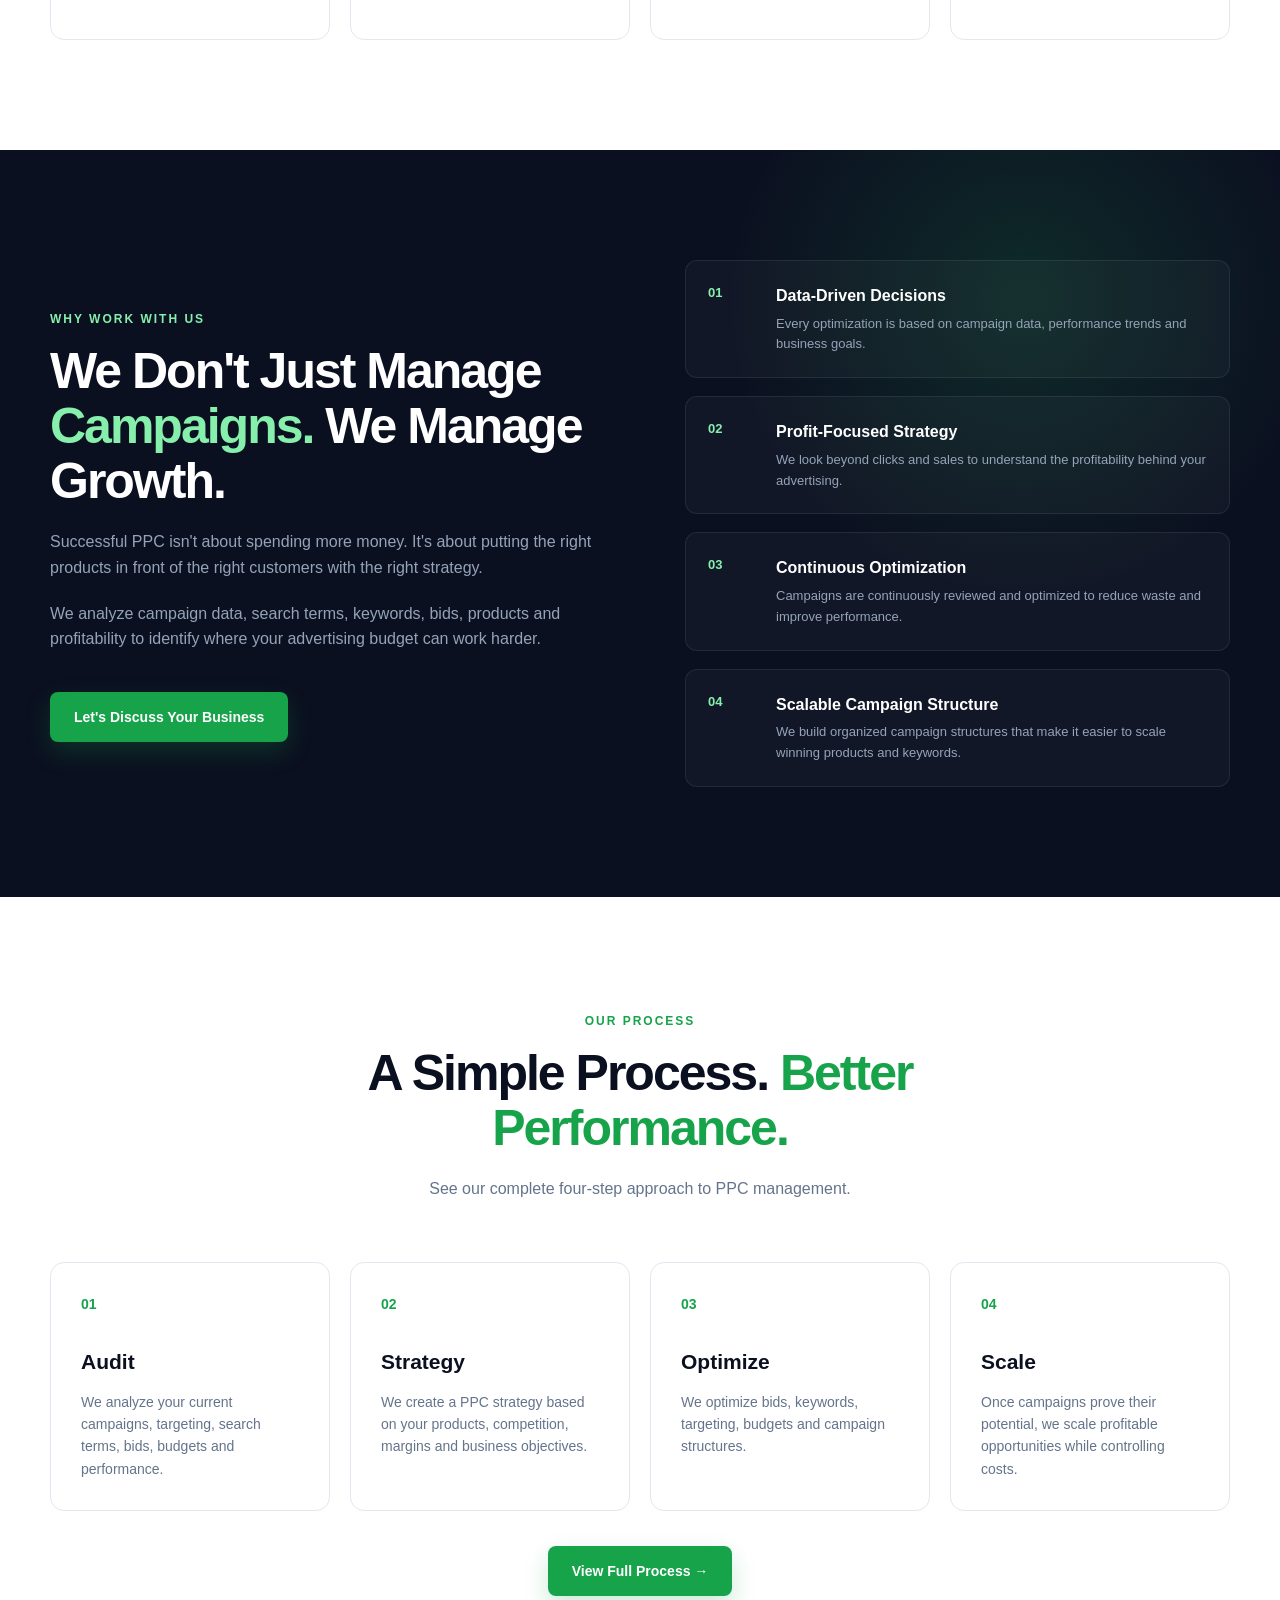
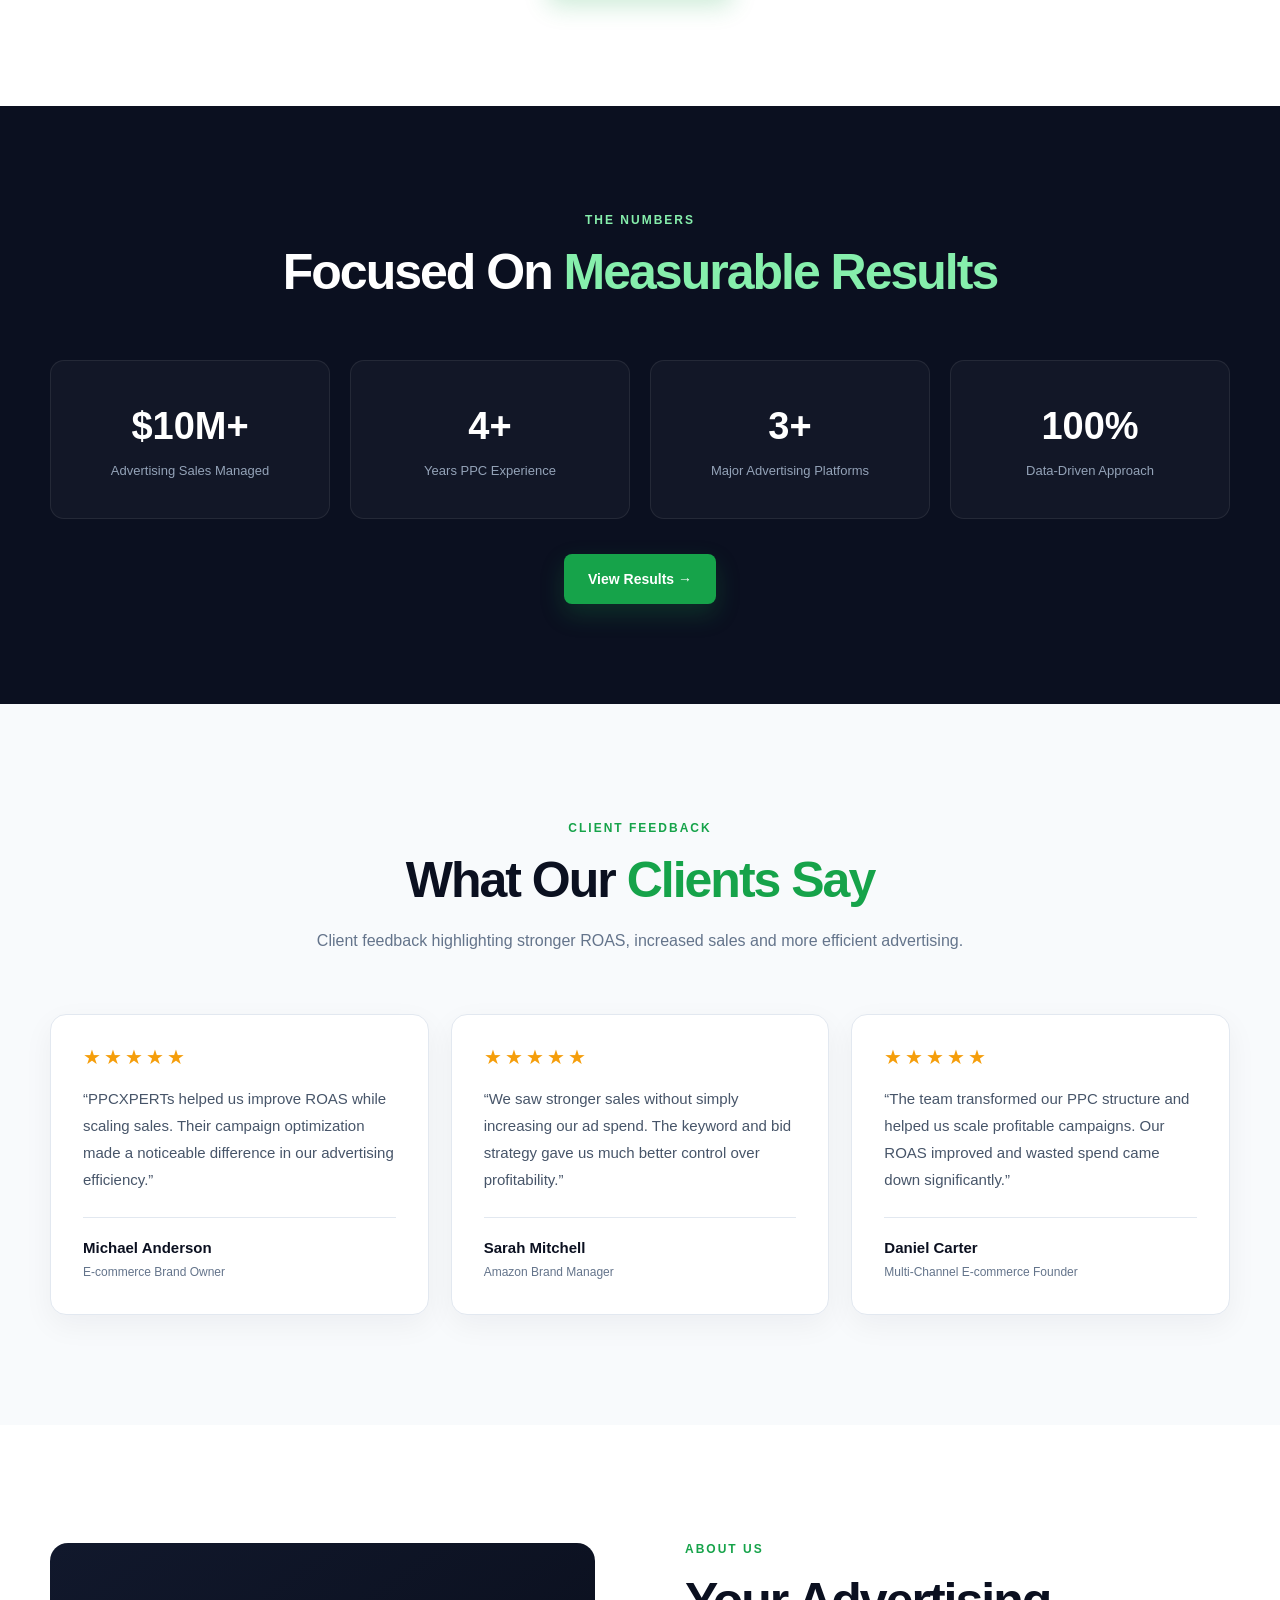
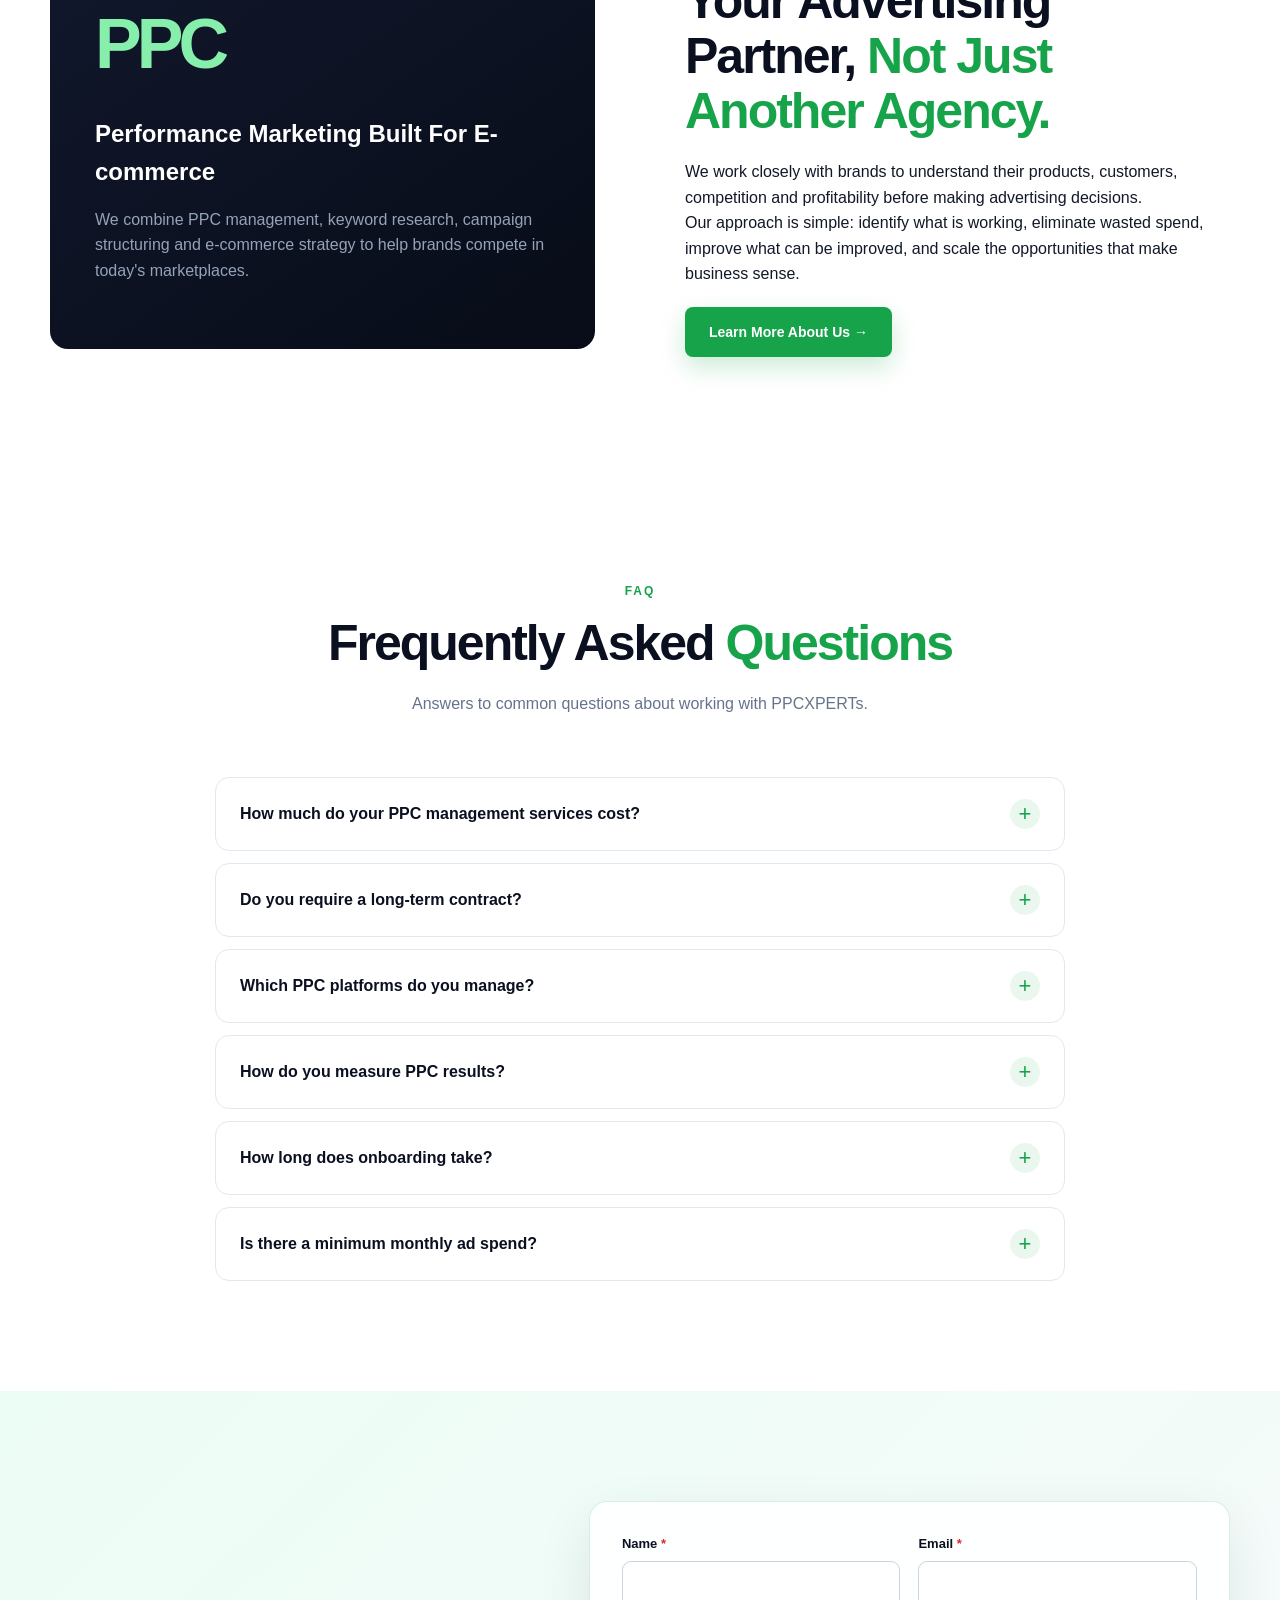
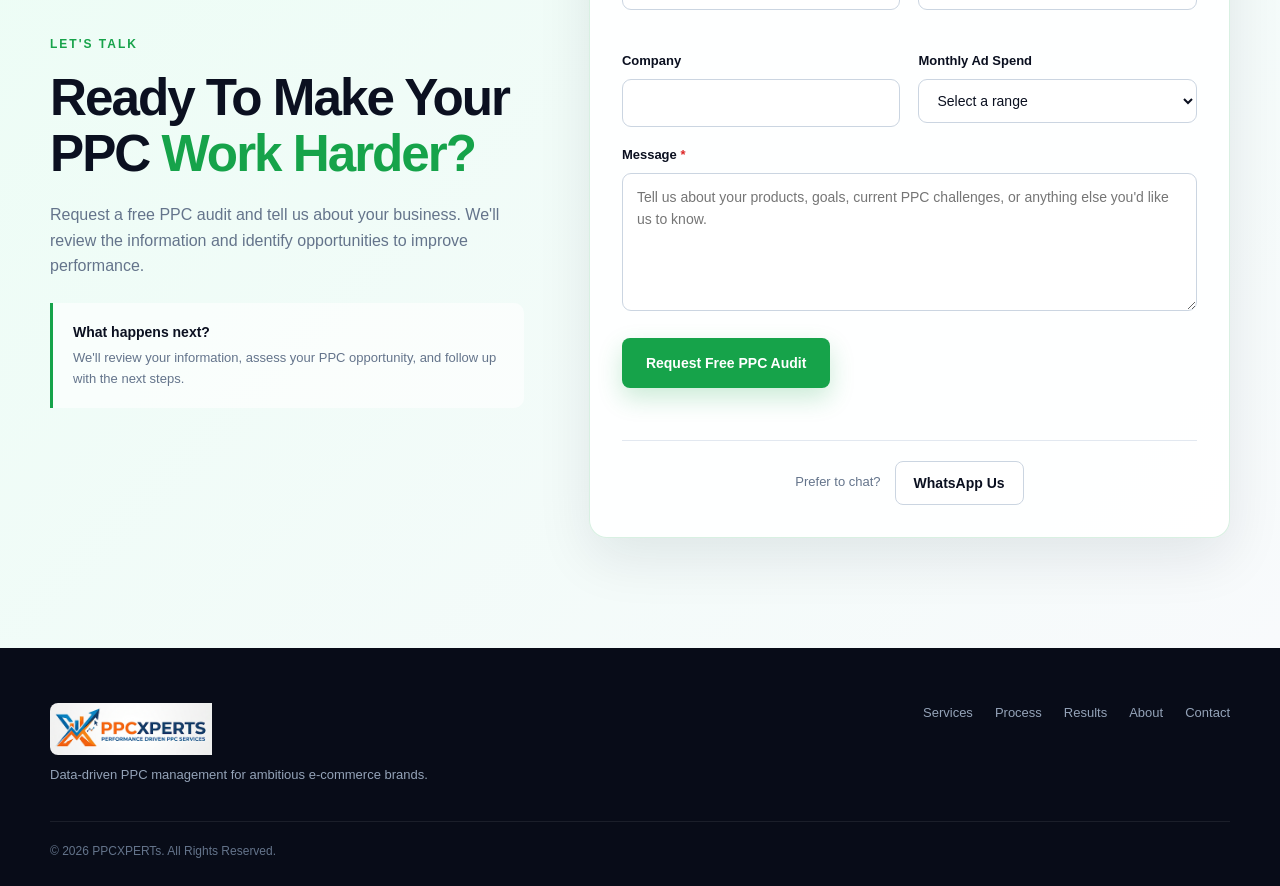
==== commit 835500e0: "Add PPCXPERTs ProfessionalService structured data" ====
--- a/public/index.html
+++ b/public/index.html
@@ -1 +1 @@
-<!DOCTYPE html><html lang="en"><head><meta charset="UTF-8"><meta name="viewport" content="width=device-width,initial-scale=1.0"><title>PPCXPERTs | Amazon, Walmart & Google PPC Management Agency</title><meta name="description" content="Professional Amazon PPC, Walmart PPC, Google Ads and e-commerce advertising management designed to increase profitable sales and reduce wasted ad spend."><meta name="keywords" content="Amazon PPC Manager, Amazon PPC Agency, Amazon Advertising, Walmart PPC, Google Ads, E-commerce PPC"><meta name="author" content="PPCXPERTs"><link rel="icon" href="favicon.ico" type="image/x-icon"><meta property="og:title" content="PPCXPERTs | Amazon, Walmart & Google PPC Management Agency"><meta property="og:description" content="Professional Amazon PPC, Walmart PPC, Google Ads and e-commerce advertising management designed to increase profitable sales and reduce wasted ad spend."><meta property="og:image" content="https://ppcxperts.com/logo.jpeg"><meta property="og:url" content="https://ppcxperts.com/"><meta property="og:type" content="website"><link rel="stylesheet" href="style.css"></head><body><header class="header"><div class="container nav"><a href="/" class="logo"><img src="logo.jpeg" alt="PPCXPERTs Logo"></a><nav class="nav-links"><a href="services.html">Services</a><a href="process.html">Process</a><a href="results.html">Results</a><a href="about.html">About</a><a href="contact.html">Contact</a></nav><a href="#contact" class="nav-button">Get Free Audit</a></div></header><section class="hero"><div class="container hero-grid"><div class="hero-content"><div class="badge">🚀 Data-Driven E-commerce PPC Management</div><h1>Turn Your Ad Spend Into <span>Profitable Growth</span></h1><p>We help e-commerce brands increase sales, improve ROAS, reduce wasted advertising spend and build scalable PPC campaigns across Amazon, Walmart and Google.</p><div class="hero-buttons"><a href="#contact" class="primary-button">Get Your Free PPC Audit</a><a href="services.html" class="secondary-button">Explore Services →</a></div><div class="hero-trust"><div><strong>4+</strong><span>Years Experience</span></div><div><strong>$10M+</strong><span>Ad Sales Managed</span></div><div><strong>Multi-Channel</strong><span>PPC Expertise</span></div></div></div><div class="hero-card"><div class="card-header"><span>Advertising Performance</span><span class="live">● LIVE</span></div><div class="metric"><span>Advertising Sales</span><strong>$10M+</strong></div><div class="metric"><span>Campaign Optimization</span><strong>24/7</strong></div><div class="metric"><span>Focus</span><strong>Profitability</strong></div><div class="chart"><div class="bar bar1"></div><div class="bar bar2"></div><div class="bar bar3"></div><div class="bar bar4"></div><div class="bar bar5"></div><div class="bar bar6"></div><div class="bar bar7"></div></div><div class="growth">↗ Campaigns optimized for scalable growth</div></div></div></section><section id="services" class="section"><div class="container"><div class="section-heading"><span class="section-label">OUR SERVICES</span><h2>PPC Strategies Built Around <span>Your Growth Goals</span></h2><p>From campaign creation to advanced optimization, we manage your advertising with one goal: profitable and sustainable growth.</p></div><div class="services-grid"><div class="service-card"><div class="service-icon">A</div><h3>Amazon PPC Management</h3><p>Full-service Amazon advertising management including Sponsored Products, Sponsored Brands, Sponsored Display, keyword targeting, bid optimization and campaign scaling.</p><a href="services.html">Learn More →</a></div><div class="service-card"><div class="service-icon">W</div><h3>Walmart PPC</h3><p>Build and optimize Walmart advertising campaigns using keyword research, product targeting, bid management and performance analysis.</p><a href="services.html">Learn More →</a></div><div class="service-card"><div class="service-icon">G</div><h3>Google Ads</h3><p>Search and Shopping campaigns designed to bring qualified traffic to your e-commerce business while keeping advertising costs under control.</p><a href="services.html">Learn More →</a></div><div class="service-card"><div class="service-icon">SEO</div><h3>E-commerce SEO</h3><p>Keyword research, listing optimization and SEO strategies designed to improve organic visibility and increase conversion opportunities.</p><a href="services.html">Learn More →</a></div></div></div></section><section class="section dark-section"><div class="container two-column"><div><span class="section-label">WHY WORK WITH US</span><h2>We Don't Just Manage <span>Campaigns.</span> We Manage Growth.</h2><p>Successful PPC isn't about spending more money. It's about putting the right products in front of the right customers with the right strategy.</p><p>We analyze campaign data, search terms, keywords, bids, products and profitability to identify where your advertising budget can work harder.</p><a href="#contact" class="primary-button">Let's Discuss Your Business</a></div><div class="benefits"><div class="benefit"><strong>01</strong><div><h3>Data-Driven Decisions</h3><p>Every optimization is based on campaign data, performance trends and business goals.</p></div></div><div class="benefit"><strong>02</strong><div><h3>Profit-Focused Strategy</h3><p>We look beyond clicks and sales to understand the profitability behind your advertising.</p></div></div><div class="benefit"><strong>03</strong><div><h3>Continuous Optimization</h3><p>Campaigns are continuously reviewed and optimized to reduce waste and improve performance.</p></div></div><div class="benefit"><strong>04</strong><div><h3>Scalable Campaign Structure</h3><p>We build organized campaign structures that make it easier to scale winning products and keywords.</p></div></div></div></div></section><section id="process" class="section"><div class="container"><div class="section-heading"><span class="section-label">OUR PROCESS</span><h2>A Simple Process. <span>Better Performance.</span></h2><p>See our complete four-step approach to PPC management.</p></div><div class="process-grid"><div class="process-card"><span>01</span><h3>Audit</h3><p>We analyze your current campaigns, targeting, search terms, bids, budgets and performance.</p></div><div class="process-card"><span>02</span><h3>Strategy</h3><p>We create a PPC strategy based on your products, competition, margins and business objectives.</p></div><div class="process-card"><span>03</span><h3>Optimize</h3><p>We optimize bids, keywords, targeting, budgets and campaign structures.</p></div><div class="process-card"><span>04</span><h3>Scale</h3><p>Once campaigns prove their potential, we scale profitable opportunities while controlling costs.</p></div></div><div style="text-align:center;margin-top:35px"><a href="process.html" class="primary-button">View Full Process →</a></div></div></section><section id="results" class="results-section"><div class="container"><div class="section-heading light"><span class="section-label">THE NUMBERS</span><h2>Focused On <span>Measurable Results</span></h2></div><div class="stats-grid"><div class="stat"><strong>$10M+</strong><span>Advertising Sales Managed</span></div><div class="stat"><strong>4+</strong><span>Years PPC Experience</span></div><div class="stat"><strong>3+</strong><span>Major Advertising Platforms</span></div><div class="stat"><strong>100%</strong><span>Data-Driven Approach</span></div></div><div style="text-align:center;margin-top:35px"><a href="results.html" class="primary-button">View Results →</a></div></div></section><section id="testimonials" class="section testimonials-section"><div class="container"><div class="section-heading"><span class="section-label">CLIENT FEEDBACK</span><h2>What Our <span>Clients Say</span></h2><p>Client feedback highlighting stronger ROAS, increased sales and more efficient advertising.</p></div><div class="testimonials-grid"><article class="testimonial-card"><div class="testimonial-stars" aria-label="5 out of 5 stars">★★★★★</div><blockquote>“PPCXPERTs helped us improve ROAS while scaling sales. Their campaign optimization made a noticeable difference in our advertising efficiency.”</blockquote><div class="testimonial-author"><strong>Michael Anderson</strong><span>E-commerce Brand Owner</span></div></article><article class="testimonial-card"><div class="testimonial-stars" aria-label="5 out of 5 stars">★★★★★</div><blockquote>“We saw stronger sales without simply increasing our ad spend. The keyword and bid strategy gave us much better control over profitability.”</blockquote><div class="testimonial-author"><strong>Sarah Mitchell</strong><span>Amazon Brand Manager</span></div></article><article class="testimonial-card"><div class="testimonial-stars" aria-label="5 out of 5 stars">★★★★★</div><blockquote>“The team transformed our PPC structure and helped us scale profitable campaigns. Our ROAS improved and wasted spend came down significantly.”</blockquote><div class="testimonial-author"><strong>Daniel Carter</strong><span>Multi-Channel E-commerce Founder</span></div></article></div></div></section><section id="about" class="section"><div class="container two-column"><div class="about-box"><span class="about-number">PPC</span><h3>Performance Marketing Built For E-commerce</h3><p>We combine PPC management, keyword research, campaign structuring and e-commerce strategy to help brands compete in today's marketplaces.</p></div><div><span class="section-label">ABOUT US</span><h2>Your Advertising Partner, <span>Not Just Another Agency.</span></h2><p>We work closely with brands to understand their products, customers, competition and profitability before making advertising decisions.</p><p>Our approach is simple: identify what is working, eliminate wasted spend, improve what can be improved, and scale the opportunities that make business sense.</p><a href="about.html" class="primary-button">Learn More About Us →</a></div></div></section><section id="faq" class="section faq-section"><div class="container"><div class="section-heading"><span class="section-label">FAQ</span><h2>Frequently Asked <span>Questions</span></h2><p>Answers to common questions about working with PPCXPERTs.</p></div><div class="faq-list"><div class="faq-item"><button class="faq-question" type="button" aria-expanded="false">How much do your PPC management services cost?<span class="faq-icon">+</span></button><div class="faq-answer" hidden><p>Pricing depends on your account size, advertising platforms, product catalog and management needs. We can review your account and business goals first, then recommend a clear management plan and fee structure.</p></div></div><div class="faq-item"><button class="faq-question" type="button" aria-expanded="false">Do you require a long-term contract?<span class="faq-icon">+</span></button><div class="faq-answer" hidden><p>We aim to keep engagements flexible. Contract terms can vary by the scope of work, but our focus is on earning your continued business through measurable performance rather than locking you into an unnecessarily long commitment.</p></div></div><div class="faq-item"><button class="faq-question" type="button" aria-expanded="false">Which PPC platforms do you manage?<span class="faq-icon">+</span></button><div class="faq-answer" hidden><p>We manage PPC across Amazon, Walmart and Google, including campaign structure, keyword and product targeting, bids, budgets, search-term optimization and scaling.</p></div></div><div class="faq-item"><button class="faq-question" type="button" aria-expanded="false">How do you measure PPC results?<span class="faq-icon">+</span></button><div class="faq-answer" hidden><p>We look beyond clicks and impressions. Key metrics can include sales, orders, ROAS, ACOS, TACoS, conversion rate, ad spend efficiency and overall profitability, aligned with your business objectives.</p></div></div><div class="faq-item"><button class="faq-question" type="button" aria-expanded="false">How long does onboarding take?<span class="faq-icon">+</span></button><div class="faq-answer" hidden><p>After access and required account information are provided, onboarding typically starts with an account audit and strategy review. The exact timeline depends on account complexity, catalog size and how quickly access is available.</p></div></div><div class="faq-item"><button class="faq-question" type="button" aria-expanded="false">Is there a minimum monthly ad spend?<span class="faq-icon">+</span></button><div class="faq-answer" hidden><p>We prefer to assess the account and growth opportunity before setting a minimum. If your budget is limited, we can prioritize the products, keywords and campaigns most likely to generate efficient results.</p></div></div></div></div></section><section id="contact" class="cta-section"><div class="container contact-container"><div class="contact-intro"><span class="section-label">LET'S TALK</span><h2>Ready To Make Your PPC <span>Work Harder?</span></h2><p>Request a free PPC audit and tell us about your business. We'll review the information and identify opportunities to improve performance.</p><div class="contact-note"><strong>What happens next?</strong><span>We'll review your information, assess your PPC opportunity, and follow up with the next steps.</span></div></div><div class="contact-form-card"><form id="contact-form" action="https://formspree.io/f/YOUR_FORM_ID" method="POST" novalidate><div class="form-grid"><div class="form-group"><label for="name">Name <span>*</span></label><input id="name" name="name" type="text" autocomplete="name" required><small class="form-error" aria-live="polite"></small></div><div class="form-group"><label for="email">Email <span>*</span></label><input id="email" name="email" type="email" autocomplete="email" required><small class="form-error" aria-live="polite"></small></div><div class="form-group"><label for="company">Company</label><input id="company" name="company" type="text" autocomplete="organization"></div><div class="form-group"><label for="ad-spend">Monthly Ad Spend</label><select id="ad-spend" name="monthly_ad_spend"><option value="">Select a range</option><option value="Under $2,000">Under $2,000</option><option value="$2,000 - $5,000">$2,000 - $5,000</option><option value="$5,000 - $10,000">$5,000 - $10,000</option><option value="$10,000 - $25,000">$10,000 - $25,000</option><option value="$25,000+">$25,000+</option></select></div><div class="form-group form-group-full"><label for="message">Message <span>*</span></label><textarea id="message" name="message" rows="5" placeholder="Tell us about your products, goals, current PPC challenges, or anything else you'd like us to know." required></textarea><small class="form-error" aria-live="polite"></small></div></div><input type="hidden" name="_subject" value="New PPCXPERTs Free PPC Audit Request"><button type="submit" class="primary-button form-submit">Request Free PPC Audit</button><p class="form-status" id="form-status" role="status" aria-live="polite"></p></form><div class="contact-secondary"><span>Prefer to chat?</span><a href="https://wa.me/923455255464" class="secondary-button" target="_blank" rel="noopener noreferrer">WhatsApp Us</a></div></div></div></section><footer class="footer"><div class="container footer-content"><div><a href="/" class="logo"><img src="logo.jpeg" alt="PPCXPERTs Logo"></a><p>Data-driven PPC management for ambitious e-commerce brands.</p></div><div class="footer-links"><a href="services.html">Services</a><a href="process.html">Process</a><a href="results.html">Results</a><a href="about.html">About</a><a href="contact.html">Contact</a></div></div><div class="container copyright">© 2026 PPCXPERTs. All Rights Reserved.</div></footer><script src="script.js"></script></body></html>+<!DOCTYPE html><html lang="en"><head><meta charset="UTF-8"><meta name="viewport" content="width=device-width,initial-scale=1.0"><title>PPCXPERTs | Amazon, Walmart & Google PPC Management Agency</title><meta name="description" content="Professional Amazon PPC, Walmart PPC, Google Ads and e-commerce advertising management designed to increase profitable sales and reduce wasted ad spend."><meta name="keywords" content="Amazon PPC Manager, Amazon PPC Agency, Amazon Advertising, Walmart PPC, Google Ads, E-commerce PPC"><meta name="author" content="PPCXPERTs"><link rel="icon" href="favicon.ico" type="image/x-icon"><meta property="og:title" content="PPCXPERTs | Amazon, Walmart & Google PPC Management Agency"><meta property="og:description" content="Professional Amazon PPC, Walmart PPC, Google Ads and e-commerce advertising management designed to increase profitable sales and reduce wasted ad spend."><meta property="og:image" content="https://ppcxperts.com/logo.jpeg"><meta property="og:url" content="https://ppcxperts.com/"><meta property="og:type" content="website"><script type="application/ld+json">{"@context":"https://schema.org","@type":"ProfessionalService","name":"PPCXPERTs","description":"Professional Amazon PPC, Walmart PPC, Google Ads and e-commerce advertising management designed to increase profitable sales and reduce wasted ad spend.","url":"https://ppcxperts.com/","sameAs":["https://www.facebook.com/PLACEHOLDER","https://www.linkedin.com/company/PLACEHOLDER","https://www.instagram.com/PLACEHOLDER","https://x.com/PLACEHOLDER"],"serviceType":["Amazon PPC Management","Walmart PPC Management","Google Ads Management","E-commerce PPC Management"]}</script><link rel="stylesheet" href="style.css"></head><body><header class="header"><div class="container nav"><a href="/" class="logo"><img src="logo.jpeg" alt="PPCXPERTs Logo"></a><nav class="nav-links"><a href="services.html">Services</a><a href="process.html">Process</a><a href="results.html">Results</a><a href="about.html">About</a><a href="contact.html">Contact</a></nav><a href="#contact" class="nav-button">Get Free Audit</a></div></header><section class="hero"><div class="container hero-grid"><div class="hero-content"><div class="badge">🚀 Data-Driven E-commerce PPC Management</div><h1>Turn Your Ad Spend Into <span>Profitable Growth</span></h1><p>We help e-commerce brands increase sales, improve ROAS, reduce wasted advertising spend and build scalable PPC campaigns across Amazon, Walmart and Google.</p><div class="hero-buttons"><a href="#contact" class="primary-button">Get Your Free PPC Audit</a><a href="services.html" class="secondary-button">Explore Services →</a></div><div class="hero-trust"><div><strong>4+</strong><span>Years Experience</span></div><div><strong>$10M+</strong><span>Ad Sales Managed</span></div><div><strong>Multi-Channel</strong><span>PPC Expertise</span></div></div></div><div class="hero-card"><div class="card-header"><span>Advertising Performance</span><span class="live">● LIVE</span></div><div class="metric"><span>Advertising Sales</span><strong>$10M+</strong></div><div class="metric"><span>Campaign Optimization</span><strong>24/7</strong></div><div class="metric"><span>Focus</span><strong>Profitability</strong></div><div class="chart"><div class="bar bar1"></div><div class="bar bar2"></div><div class="bar bar3"></div><div class="bar bar4"></div><div class="bar bar5"></div><div class="bar bar6"></div><div class="bar bar7"></div></div><div class="growth">↗ Campaigns optimized for scalable growth</div></div></div></section><section id="services" class="section"><div class="container"><div class="section-heading"><span class="section-label">OUR SERVICES</span><h2>PPC Strategies Built Around <span>Your Growth Goals</span></h2><p>From campaign creation to advanced optimization, we manage your advertising with one goal: profitable and sustainable growth.</p></div><div class="services-grid"><div class="service-card"><div class="service-icon">A</div><h3>Amazon PPC Management</h3><p>Full-service Amazon advertising management including Sponsored Products, Sponsored Brands, Sponsored Display, keyword targeting, bid optimization and campaign scaling.</p><a href="services.html">Learn More →</a></div><div class="service-card"><div class="service-icon">W</div><h3>Walmart PPC</h3><p>Build and optimize Walmart advertising campaigns using keyword research, product targeting, bid management and performance analysis.</p><a href="services.html">Learn More →</a></div><div class="service-card"><div class="service-icon">G</div><h3>Google Ads</h3><p>Search and Shopping campaigns designed to bring qualified traffic to your e-commerce business while keeping advertising costs under control.</p><a href="services.html">Learn More →</a></div><div class="service-card"><div class="service-icon">SEO</div><h3>E-commerce SEO</h3><p>Keyword research, listing optimization and SEO strategies designed to improve organic visibility and increase conversion opportunities.</p><a href="services.html">Learn More →</a></div></div></div></section><section class="section dark-section"><div class="container two-column"><div><span class="section-label">WHY WORK WITH US</span><h2>We Don't Just Manage <span>Campaigns.</span> We Manage Growth.</h2><p>Successful PPC isn't about spending more money. It's about putting the right products in front of the right customers with the right strategy.</p><p>We analyze campaign data, search terms, keywords, bids, products and profitability to identify where your advertising budget can work harder.</p><a href="#contact" class="primary-button">Let's Discuss Your Business</a></div><div class="benefits"><div class="benefit"><strong>01</strong><div><h3>Data-Driven Decisions</h3><p>Every optimization is based on campaign data, performance trends and business goals.</p></div></div><div class="benefit"><strong>02</strong><div><h3>Profit-Focused Strategy</h3><p>We look beyond clicks and sales to understand the profitability behind your advertising.</p></div></div><div class="benefit"><strong>03</strong><div><h3>Continuous Optimization</h3><p>Campaigns are continuously reviewed and optimized to reduce waste and improve performance.</p></div></div><div class="benefit"><strong>04</strong><div><h3>Scalable Campaign Structure</h3><p>We build organized campaign structures that make it easier to scale winning products and keywords.</p></div></div></div></div></section><section id="process" class="section"><div class="container"><div class="section-heading"><span class="section-label">OUR PROCESS</span><h2>A Simple Process. <span>Better Performance.</span></h2><p>See our complete four-step approach to PPC management.</p></div><div class="process-grid"><div class="process-card"><span>01</span><h3>Audit</h3><p>We analyze your current campaigns, targeting, search terms, bids, budgets and performance.</p></div><div class="process-card"><span>02</span><h3>Strategy</h3><p>We create a PPC strategy based on your products, competition, margins and business objectives.</p></div><div class="process-card"><span>03</span><h3>Optimize</h3><p>We optimize bids, keywords, targeting, budgets and campaign structures.</p></div><div class="process-card"><span>04</span><h3>Scale</h3><p>Once campaigns prove their potential, we scale profitable opportunities while controlling costs.</p></div></div><div style="text-align:center;margin-top:35px"><a href="process.html" class="primary-button">View Full Process →</a></div></div></section><section id="results" class="results-section"><div class="container"><div class="section-heading light"><span class="section-label">THE NUMBERS</span><h2>Focused On <span>Measurable Results</span></h2></div><div class="stats-grid"><div class="stat"><strong>$10M+</strong><span>Advertising Sales Managed</span></div><div class="stat"><strong>4+</strong><span>Years PPC Experience</span></div><div class="stat"><strong>3+</strong><span>Major Advertising Platforms</span></div><div class="stat"><strong>100%</strong><span>Data-Driven Approach</span></div></div><div style="text-align:center;margin-top:35px"><a href="results.html" class="primary-button">View Results →</a></div></div></section><section id="testimonials" class="section testimonials-section"><div class="container"><div class="section-heading"><span class="section-label">CLIENT FEEDBACK</span><h2>What Our <span>Clients Say</span></h2><p>Client feedback highlighting stronger ROAS, increased sales and more efficient advertising.</p></div><div class="testimonials-grid"><article class="testimonial-card"><div class="testimonial-stars" aria-label="5 out of 5 stars">★★★★★</div><blockquote>“PPCXPERTs helped us improve ROAS while scaling sales. Their campaign optimization made a noticeable difference in our advertising efficiency.”</blockquote><div class="testimonial-author"><strong>Michael Anderson</strong><span>E-commerce Brand Owner</span></div></article><article class="testimonial-card"><div class="testimonial-stars" aria-label="5 out of 5 stars">★★★★★</div><blockquote>“We saw stronger sales without simply increasing our ad spend. The keyword and bid strategy gave us much better control over profitability.”</blockquote><div class="testimonial-author"><strong>Sarah Mitchell</strong><span>Amazon Brand Manager</span></div></article><article class="testimonial-card"><div class="testimonial-stars" aria-label="5 out of 5 stars">★★★★★</div><blockquote>“The team transformed our PPC structure and helped us scale profitable campaigns. Our ROAS improved and wasted spend came down significantly.”</blockquote><div class="testimonial-author"><strong>Daniel Carter</strong><span>Multi-Channel E-commerce Founder</span></div></article></div></div></section><section id="about" class="section"><div class="container two-column"><div class="about-box"><span class="about-number">PPC</span><h3>Performance Marketing Built For E-commerce</h3><p>We combine PPC management, keyword research, campaign structuring and e-commerce strategy to help brands compete in today's marketplaces.</p></div><div><span class="section-label">ABOUT US</span><h2>Your Advertising Partner, <span>Not Just Another Agency.</span></h2><p>We work closely with brands to understand their products, customers, competition and profitability before making advertising decisions.</p><p>Our approach is simple: identify what is working, eliminate wasted spend, improve what can be improved, and scale the opportunities that make business sense.</p><a href="about.html" class="primary-button">Learn More About Us →</a></div></div></section><section id="faq" class="section faq-section"><div class="container"><div class="section-heading"><span class="section-label">FAQ</span><h2>Frequently Asked <span>Questions</span></h2><p>Answers to common questions about working with PPCXPERTs.</p></div><div class="faq-list"><div class="faq-item"><button class="faq-question" type="button" aria-expanded="false">How much do your PPC management services cost?<span class="faq-icon">+</span></button><div class="faq-answer" hidden><p>Pricing depends on your account size, advertising platforms, product catalog and management needs. We can review your account and business goals first, then recommend a clear management plan and fee structure.</p></div></div><div class="faq-item"><button class="faq-question" type="button" aria-expanded="false">Do you require a long-term contract?<span class="faq-icon">+</span></button><div class="faq-answer" hidden><p>We aim to keep engagements flexible. Contract terms can vary by the scope of work, but our focus is on earning your continued business through measurable performance rather than locking you into an unnecessarily long commitment.</p></div></div><div class="faq-item"><button class="faq-question" type="button" aria-expanded="false">Which PPC platforms do you manage?<span class="faq-icon">+</span></button><div class="faq-answer" hidden><p>We manage PPC across Amazon, Walmart and Google, including campaign structure, keyword and product targeting, bids, budgets, search-term optimization and scaling.</p></div></div><div class="faq-item"><button class="faq-question" type="button" aria-expanded="false">How do you measure PPC results?<span class="faq-icon">+</span></button><div class="faq-answer" hidden><p>We look beyond clicks and impressions. Key metrics can include sales, orders, ROAS, ACOS, TACoS, conversion rate, ad spend efficiency and overall profitability, aligned with your business objectives.</p></div></div><div class="faq-item"><button class="faq-question" type="button" aria-expanded="false">How long does onboarding take?<span class="faq-icon">+</span></button><div class="faq-answer" hidden><p>After access and required account information are provided, onboarding typically starts with an account audit and strategy review. The exact timeline depends on account complexity, catalog size and how quickly access is available.</p></div></div><div class="faq-item"><button class="faq-question" type="button" aria-expanded="false">Is there a minimum monthly ad spend?<span class="faq-icon">+</span></button><div class="faq-answer" hidden><p>We prefer to assess the account and growth opportunity before setting a minimum. If your budget is limited, we can prioritize the products, keywords and campaigns most likely to generate efficient results.</p></div></div></div></div></section><section id="contact" class="cta-section"><div class="container contact-container"><div class="contact-intro"><span class="section-label">LET'S TALK</span><h2>Ready To Make Your PPC <span>Work Harder?</span></h2><p>Request a free PPC audit and tell us about your business. We'll review the information and identify opportunities to improve performance.</p><div class="contact-note"><strong>What happens next?</strong><span>We'll review your information, assess your PPC opportunity, and follow up with the next steps.</span></div></div><div class="contact-form-card"><form id="contact-form" action="https://formspree.io/f/YOUR_FORM_ID" method="POST" novalidate><div class="form-grid"><div class="form-group"><label for="name">Name <span>*</span></label><input id="name" name="name" type="text" autocomplete="name" required><small class="form-error" aria-live="polite"></small></div><div class="form-group"><label for="email">Email <span>*</span></label><input id="email" name="email" type="email" autocomplete="email" required><small class="form-error" aria-live="polite"></small></div><div class="form-group"><label for="company">Company</label><input id="company" name="company" type="text" autocomplete="organization"></div><div class="form-group"><label for="ad-spend">Monthly Ad Spend</label><select id="ad-spend" name="monthly_ad_spend"><option value="">Select a range</option><option value="Under $2,000">Under $2,000</option><option value="$2,000 - $5,000">$2,000 - $5,000</option><option value="$5,000 - $10,000">$5,000 - $10,000</option><option value="$10,000 - $25,000">$10,000 - $25,000</option><option value="$25,000+">$25,000+</option></select></div><div class="form-group form-group-full"><label for="message">Message <span>*</span></label><textarea id="message" name="message" rows="5" placeholder="Tell us about your products, goals, current PPC challenges, or anything else you'd like us to know." required></textarea><small class="form-error" aria-live="polite"></small></div></div><input type="hidden" name="_subject" value="New PPCXPERTs Free PPC Audit Request"><button type="submit" class="primary-button form-submit">Request Free PPC Audit</button><p class="form-status" id="form-status" role="status" aria-live="polite"></p></form><div class="contact-secondary"><span>Prefer to chat?</span><a href="https://wa.me/923455255464" class="secondary-button" target="_blank" rel="noopener noreferrer">WhatsApp Us</a></div></div></div></section><footer class="footer"><div class="container footer-content"><div><a href="/" class="logo"><img src="logo.jpeg" alt="PPCXPERTs Logo"></a><p>Data-driven PPC management for ambitious e-commerce brands.</p></div><div class="footer-links"><a href="services.html">Services</a><a href="process.html">Process</a><a href="results.html">Results</a><a href="about.html">About</a><a href="contact.html">Contact</a></div></div><div class="container copyright">© 2026 PPCXPERTs. All Rights Reserved.</div></footer><script src="script.js"></script></body></html>
--- a/public/style.css
+++ b/public/style.css
@@ -9,4 +9,6 @@
 /* ---------- TESTIMONIALS ---------- */
 .testimonials-section{background:#f8fafc}.testimonials-grid{display:grid;grid-template-columns:repeat(3,1fr);gap:22px}.testimonial-card{display:flex;flex-direction:column;min-height:290px;padding:32px;border:1px solid var(--border);border-radius:16px;background:#fff;box-shadow:0 10px 30px rgba(15,23,42,.05);transition:transform .25s ease,box-shadow .25s ease,border-color .25s ease}.testimonial-card:hover{transform:translateY(-6px);border-color:rgba(22,163,74,.30);box-shadow:0 20px 45px rgba(15,23,42,.09)}.testimonial-stars{margin-bottom:18px;color:#f59e0b;font-size:20px;letter-spacing:3px;line-height:1}.testimonial-card blockquote{flex:1;color:#475569;font-size:15px;line-height:1.8;margin:0 0 24px}.testimonial-author{padding-top:18px;border-top:1px solid var(--border);display:flex;flex-direction:column;gap:3px}.testimonial-author strong{color:var(--dark);font-size:15px}.testimonial-author span{color:var(--muted);font-size:12px}
 /* ---------- FAQ ACCORDION ---------- */
-.faq-section{background:#fff}.faq-list{max-width:850px;margin:0 auto;display:flex;flex-direction:column;gap:12px}.faq-item{border:1px solid var(--border);border-radius:14px;background:#fff;overflow:hidden;transition:border-color .25s ease,box-shadow .25s ease}.faq-item:hover{border-color:rgba(22,163,74,.3)}.faq-item.active{border-color:rgba(22,163,74,.35);box-shadow:0 10px 30px rgba(15,23,42,.06)}.faq-question{width:100%;display:flex;align-items:center;justify-content:space-between;gap:20px;padding:21px 24px;border:0;background:transparent;color:var(--dark);font:inherit;font-size:16px;font-weight:700;text-align:left;cursor:pointer}.faq-question:hover{color:var(--primary)}.faq-icon{flex:0 0 auto;display:flex;align-items:center;justify-content:center;width:30px;height:30px;border-radius:50%;background:rgba(22,163,74,.09);color:var(--primary);font-size:22px;font-weight:400;line-height:1;transition:transform .25s ease,background .25s ease,color .25s ease}.faq-item.active .faq-icon{transform:rotate(45deg);background:var(--primary);color:#fff}.faq-answer{padding:0 24px 21px}.faq-answer p{color:var(--muted);font-size:14px;line-height:1.8;margin:0;max-width:760px}.about-box{padding:45px;border-radius:18px;background:linear-gradient(145deg,#11182c,#080c18);color:#fff}.about-number{display:block;color:#86efac;font-size:70px;font-weight:900;letter-spacing:-5px}.about-box h3{font-size:24px;margin:15px 0}.about-box p{color:#94a3b8}.cta-section{padding:110px 0;background:linear-gradient(135deg,#ecfdf5,#f8fafc);text-align:center}.cta-content{max-width:800px}.cta-content h2{font-size:clamp(35px,4vw,52px);line-height:1.1;letter-spacing:-2px;color:var(--dark);margin-bottom:20px}.cta-content h2 span{color:var(--primary)}.cta-content>p{color:var(--muted);max-width:650px;margin:0 auto 30px}.cta-buttons{display:flex;justify-content:center;gap:14px;flex-wrap:wrap}.footer{padding:55px 0 25px;background:#080c18;color:#fff}.footer-content{display:flex;justify-content:space-between;gap:30px;padding-bottom:35px;border-bottom:1px solid rgba(255,255,255,.08)}.footer p{color:#94a3b8;font-size:13px;margin-top:10px}.footer-links{display:flex;gap:22px;flex-wrap:wrap}.footer-links a{color:#94a3b8;font-size:13px}.footer-links a:hover{color:#fff}.copyright{padding-top:20px;color:#64748b;font-size:12px}@media(max-width:1000px){.services-grid,.process-grid,.stats-grid{grid-template-columns:repeat(2,1fr)}.hero-grid{grid-template-columns:1fr;gap:45px}.two-column{grid-template-columns:1fr;gap:50px}.testimonials-grid{grid-template-columns:1fr}}@media(max-width:680px){.hero{padding:75px 0}.section{padding:75px 0}.services-grid,.process-grid,.stats-grid{grid-template-columns:1fr}.hero h1{font-size:44px;letter-spacing:-2px}.hero-trust{gap:22px}.footer-content{flex-direction:column}.footer-links{gap:15px}.cta-section{padding:75px 0}.testimonial-card{padding:26px;min-height:0}.faq-question{padding:18px 17px;font-size:14px}.faq-answer{padding:0 17px 18px}.faq-list{gap:10px}}+.faq-section{background:#fff}.faq-list{max-width:850px;margin:0 auto;display:flex;flex-direction:column;gap:12px}.faq-item{border:1px solid var(--border);border-radius:14px;background:#fff;overflow:hidden;transition:border-color .25s ease,box-shadow .25s ease}.faq-item:hover{border-color:rgba(22,163,74,.3)}.faq-item.active{border-color:rgba(22,163,74,.35);box-shadow:0 10px 30px rgba(15,23,42,.06)}.faq-question{width:100%;display:flex;align-items:center;justify-content:space-between;gap:20px;padding:21px 24px;border:0;background:transparent;color:var(--dark);font:inherit;font-size:16px;font-weight:700;text-align:left;cursor:pointer}.faq-question:hover{color:var(--primary)}.faq-icon{flex:0 0 auto;display:flex;align-items:center;justify-content:center;width:30px;height:30px;border-radius:50%;background:rgba(22,163,74,.09);color:var(--primary);font-size:22px;font-weight:400;line-height:1;transition:transform .25s ease,background .25s ease,color .25s ease}.faq-item.active .faq-icon{transform:rotate(45deg);background:var(--primary);color:#fff}.faq-answer{padding:0 24px 21px}.faq-answer p{color:var(--muted);font-size:14px;line-height:1.8;margin:0;max-width:760px}.about-box{padding:45px;border-radius:18px;background:linear-gradient(145deg,#11182c,#080c18);color:#fff}.about-number{display:block;color:#86efac;font-size:70px;font-weight:900;letter-spacing:-5px}.about-box h3{font-size:24px;margin:15px 0}.about-box p{color:#94a3b8}
+/* ---------- CONTACT FORM ---------- */
+.contact-container{display:grid;grid-template-columns:.85fr 1.15fr;align-items:center;gap:65px;text-align:left}.contact-intro h2{font-size:clamp(35px,4vw,52px);line-height:1.1;letter-spacing:-2px;color:var(--dark);margin-bottom:20px}.contact-intro h2 span{color:var(--primary)}.contact-intro>p{color:var(--muted);max-width:560px;margin-bottom:24px}.contact-note{display:flex;flex-direction:column;gap:5px;padding:18px 20px;border-left:3px solid var(--primary);background:rgba(255,255,255,.65);border-radius:0 10px 10px 0}.contact-note strong{color:var(--dark);font-size:14px}.contact-note span{color:var(--muted);font-size:13px}.contact-form-card{padding:32px;border:1px solid rgba(22,163,74,.16);border-radius:18px;background:rgba(255,255,255,.9);box-shadow:0 20px 55px rgba(15,23,42,.09)}.form-grid{display:grid;grid-template-columns:1fr 1fr;gap:18px}.form-group{display:flex;flex-direction:column;gap:7px}.form-group-full{grid-column:1/-1}.form-group label{color:var(--dark);font-size:13px;font-weight:700}.form-group label span{color:#dc2626}.form-group input,.form-group select,.form-group textarea{width:100%;border:1px solid #cbd5e1;border-radius:9px;background:#fff;color:var(--dark);font:inherit;font-size:14px;padding:12px 14px;outline:none;transition:border-color .2s ease,box-shadow .2s ease}.form-group textarea{resize:vertical;min-height:130px}.form-group input:focus,.form-group select:focus,.form-group textarea:focus{border-color:var(--primary);box-shadow:0 0 0 3px rgba(22,163,74,.10)}.form-group.invalid input,.form-group.invalid textarea{border-color:#dc2626}.form-error{min-height:16px;color:#dc2626;font-size:11px}.form-submit{border:0;cursor:pointer;margin-top:4px}.form-status{min-height:20px;margin-top:12px;font-size:13px;color:var(--muted)}.form-status.error{color:#dc2626}.contact-secondary{display:flex;align-items:center;justify-content:center;gap:14px;margin-top:20px;padding-top:20px;border-top:1px solid var(--border)}.contact-secondary span{color:var(--muted);font-size:13px}.contact-secondary .secondary-button{min-height:44px;padding:0 18px}.cta-section{padding:110px 0;background:linear-gradient(135deg,#ecfdf5,#f8fafc);text-align:center}.cta-content{max-width:800px}.cta-content h2{font-size:clamp(35px,4vw,52px);line-height:1.1;letter-spacing:-2px;color:var(--dark);margin-bottom:20px}.cta-content h2 span{color:var(--primary)}.cta-content>p{color:var(--muted);max-width:650px;margin:0 auto 30px}.cta-buttons{display:flex;justify-content:center;gap:14px;flex-wrap:wrap}.footer{padding:55px 0 25px;background:#080c18;color:#fff}.footer-content{display:flex;justify-content:space-between;gap:30px;padding-bottom:35px;border-bottom:1px solid rgba(255,255,255,.08)}.footer p{color:#94a3b8;font-size:13px;margin-top:10px}.footer-links{display:flex;gap:22px;flex-wrap:wrap}.footer-links a{color:#94a3b8;font-size:13px}.footer-links a:hover{color:#fff}.copyright{padding-top:20px;color:#64748b;font-size:12px}@media(max-width:1000px){.services-grid,.process-grid,.stats-grid{grid-template-columns:repeat(2,1fr)}.hero-grid{grid-template-columns:1fr;gap:45px}.two-column,.contact-container{grid-template-columns:1fr;gap:50px}.testimonials-grid{grid-template-columns:1fr}}@media(max-width:680px){.hero{padding:75px 0}.section{padding:75px 0}.services-grid,.process-grid,.stats-grid{grid-template-columns:1fr}.hero h1{font-size:44px;letter-spacing:-2px}.hero-trust{gap:22px}.footer-content{flex-direction:column}.footer-links{gap:15px}.cta-section{padding:75px 0}.testimonial-card{padding:26px;min-height:0}.faq-question{padding:18px 17px;font-size:14px}.faq-answer{padding:0 17px 18px}.faq-list{gap:10px}.contact-form-card{padding:22px}.form-grid{grid-template-columns:1fr}.form-group-full{grid-column:auto}.contact-secondary{flex-direction:column}.contact-secondary .secondary-button{width:100%}}
